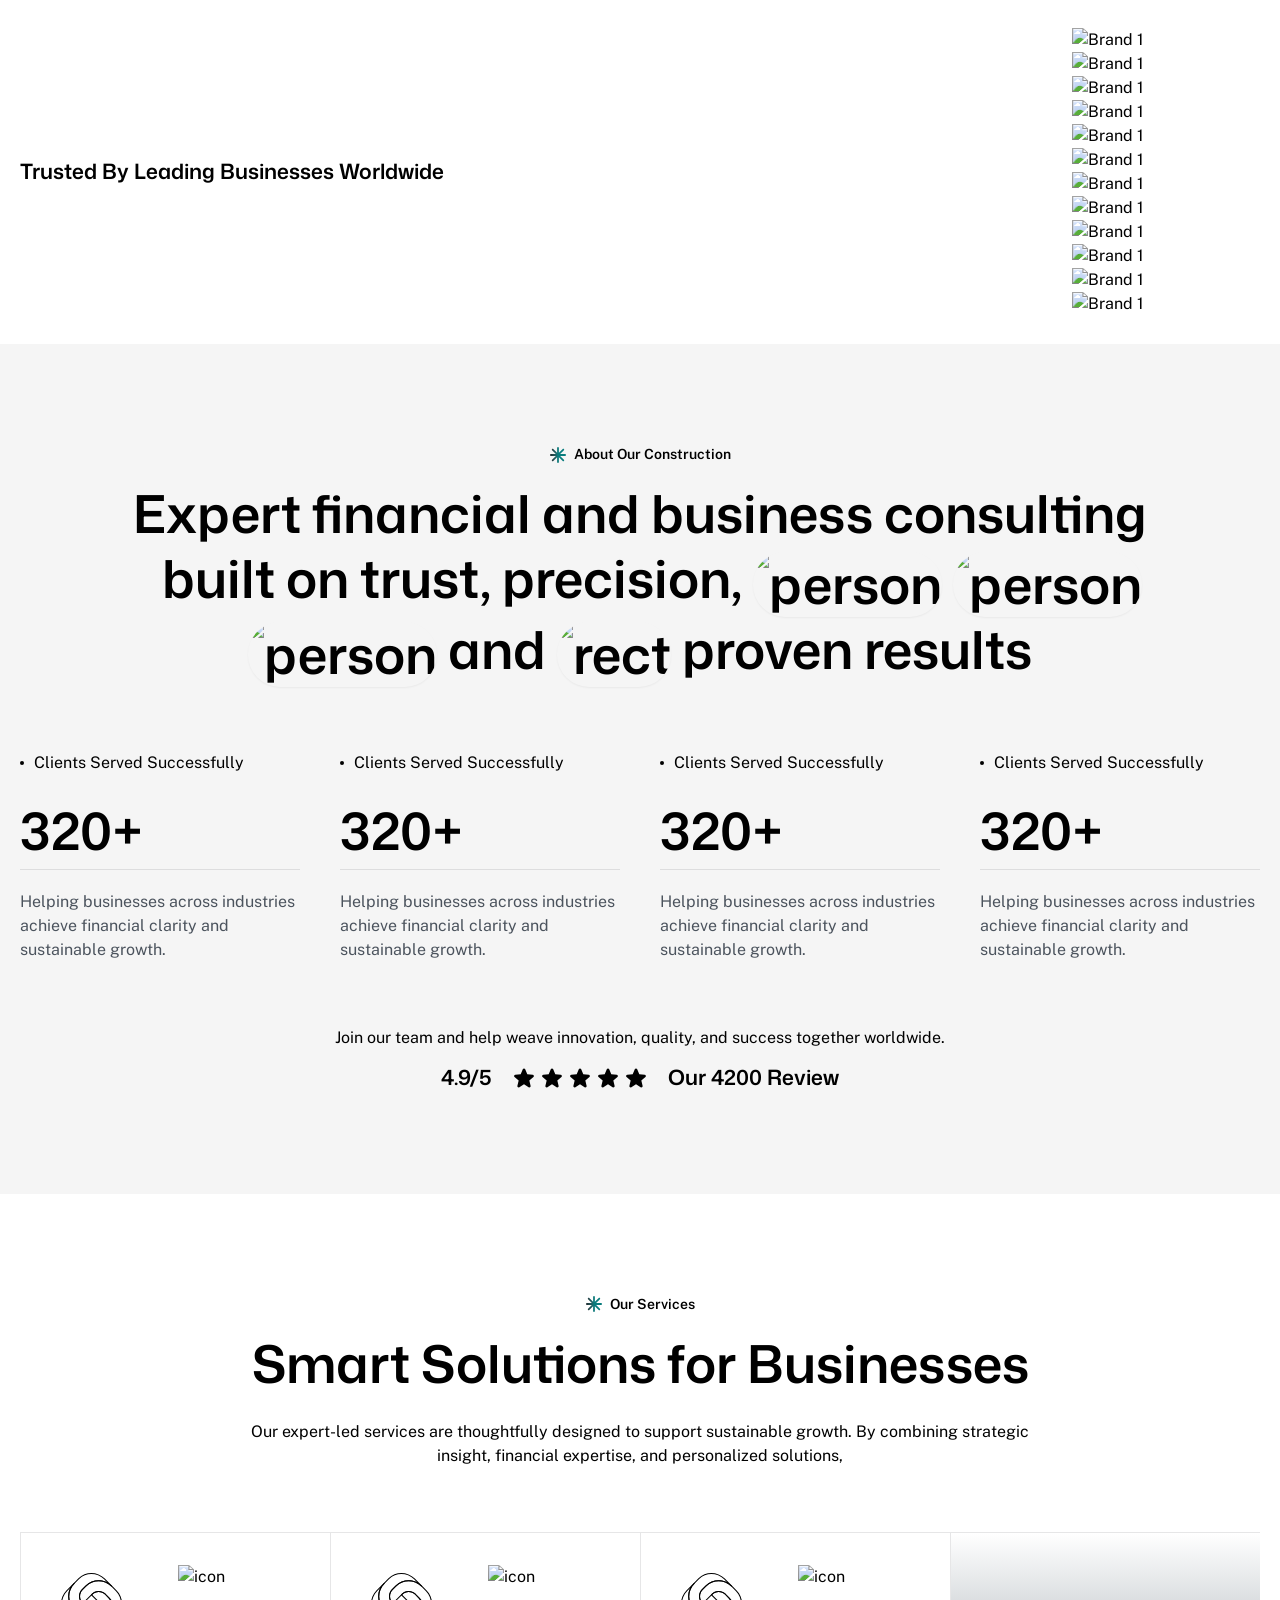
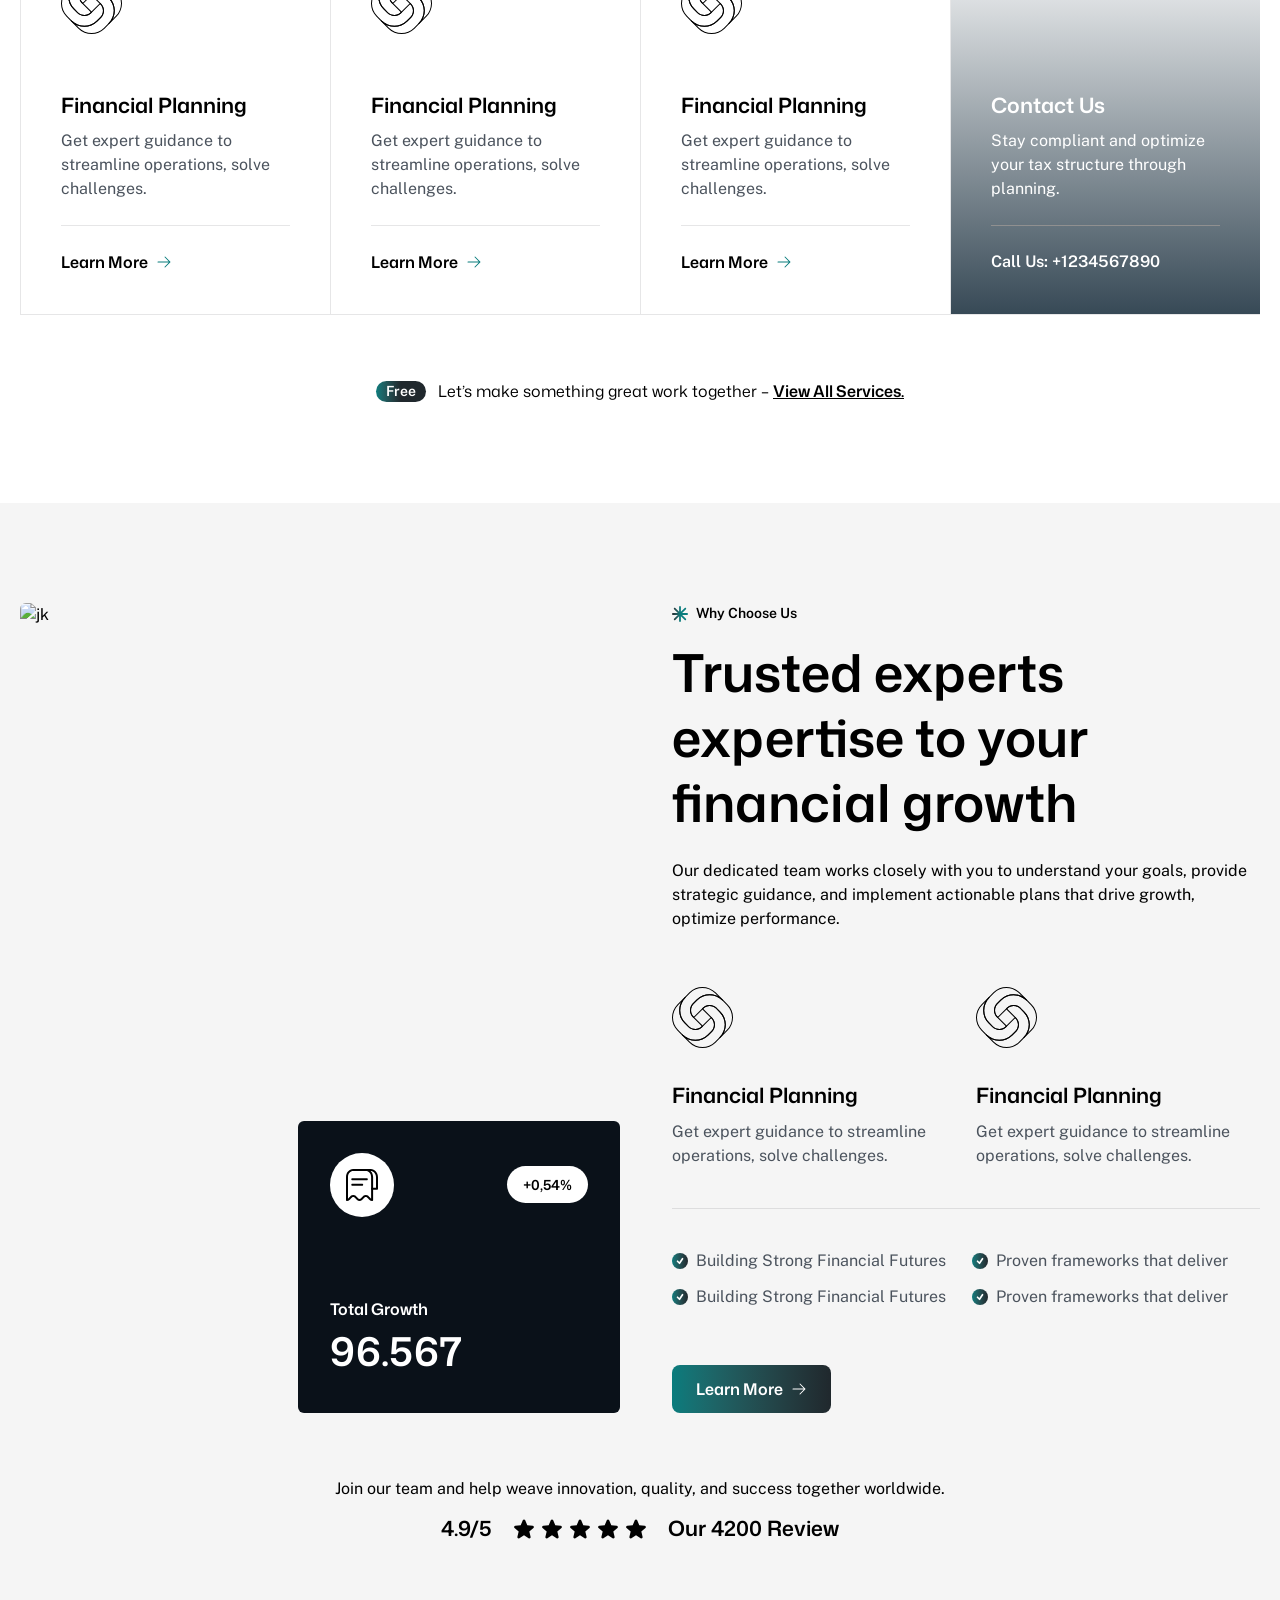
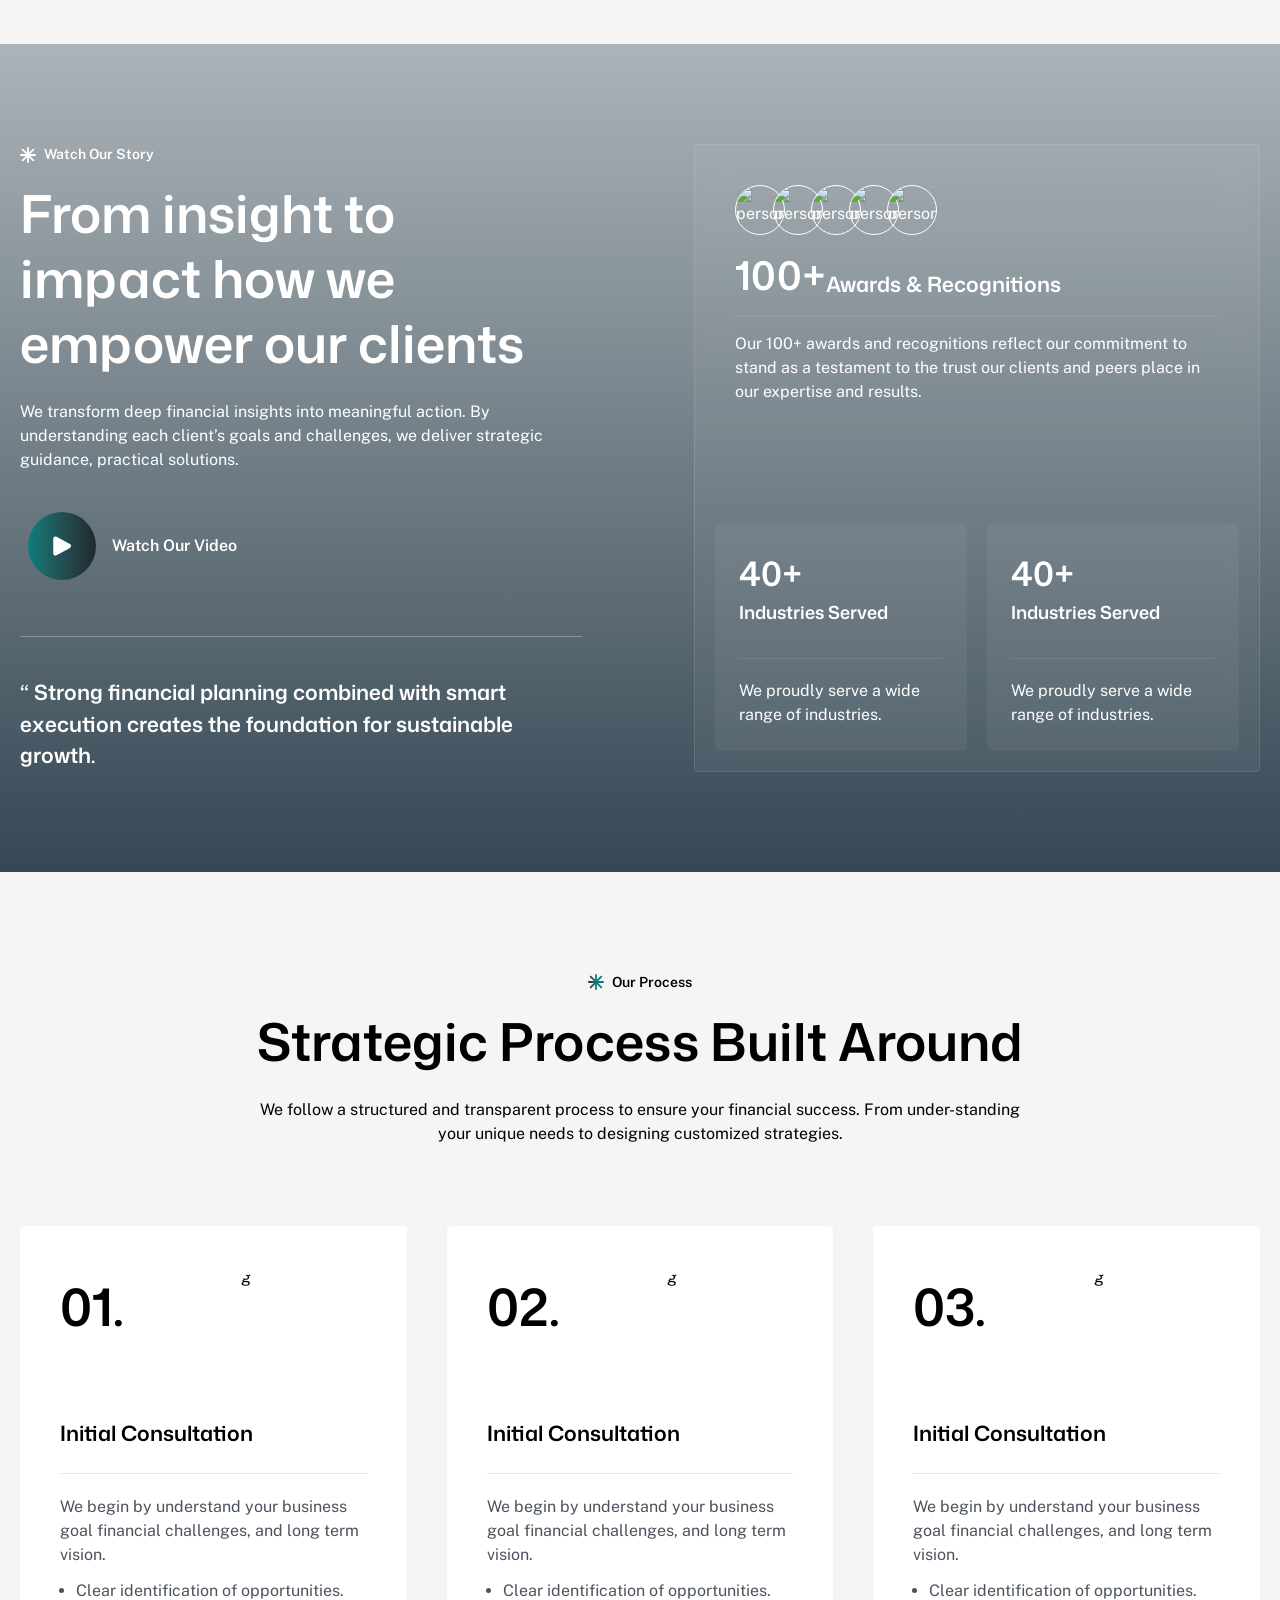
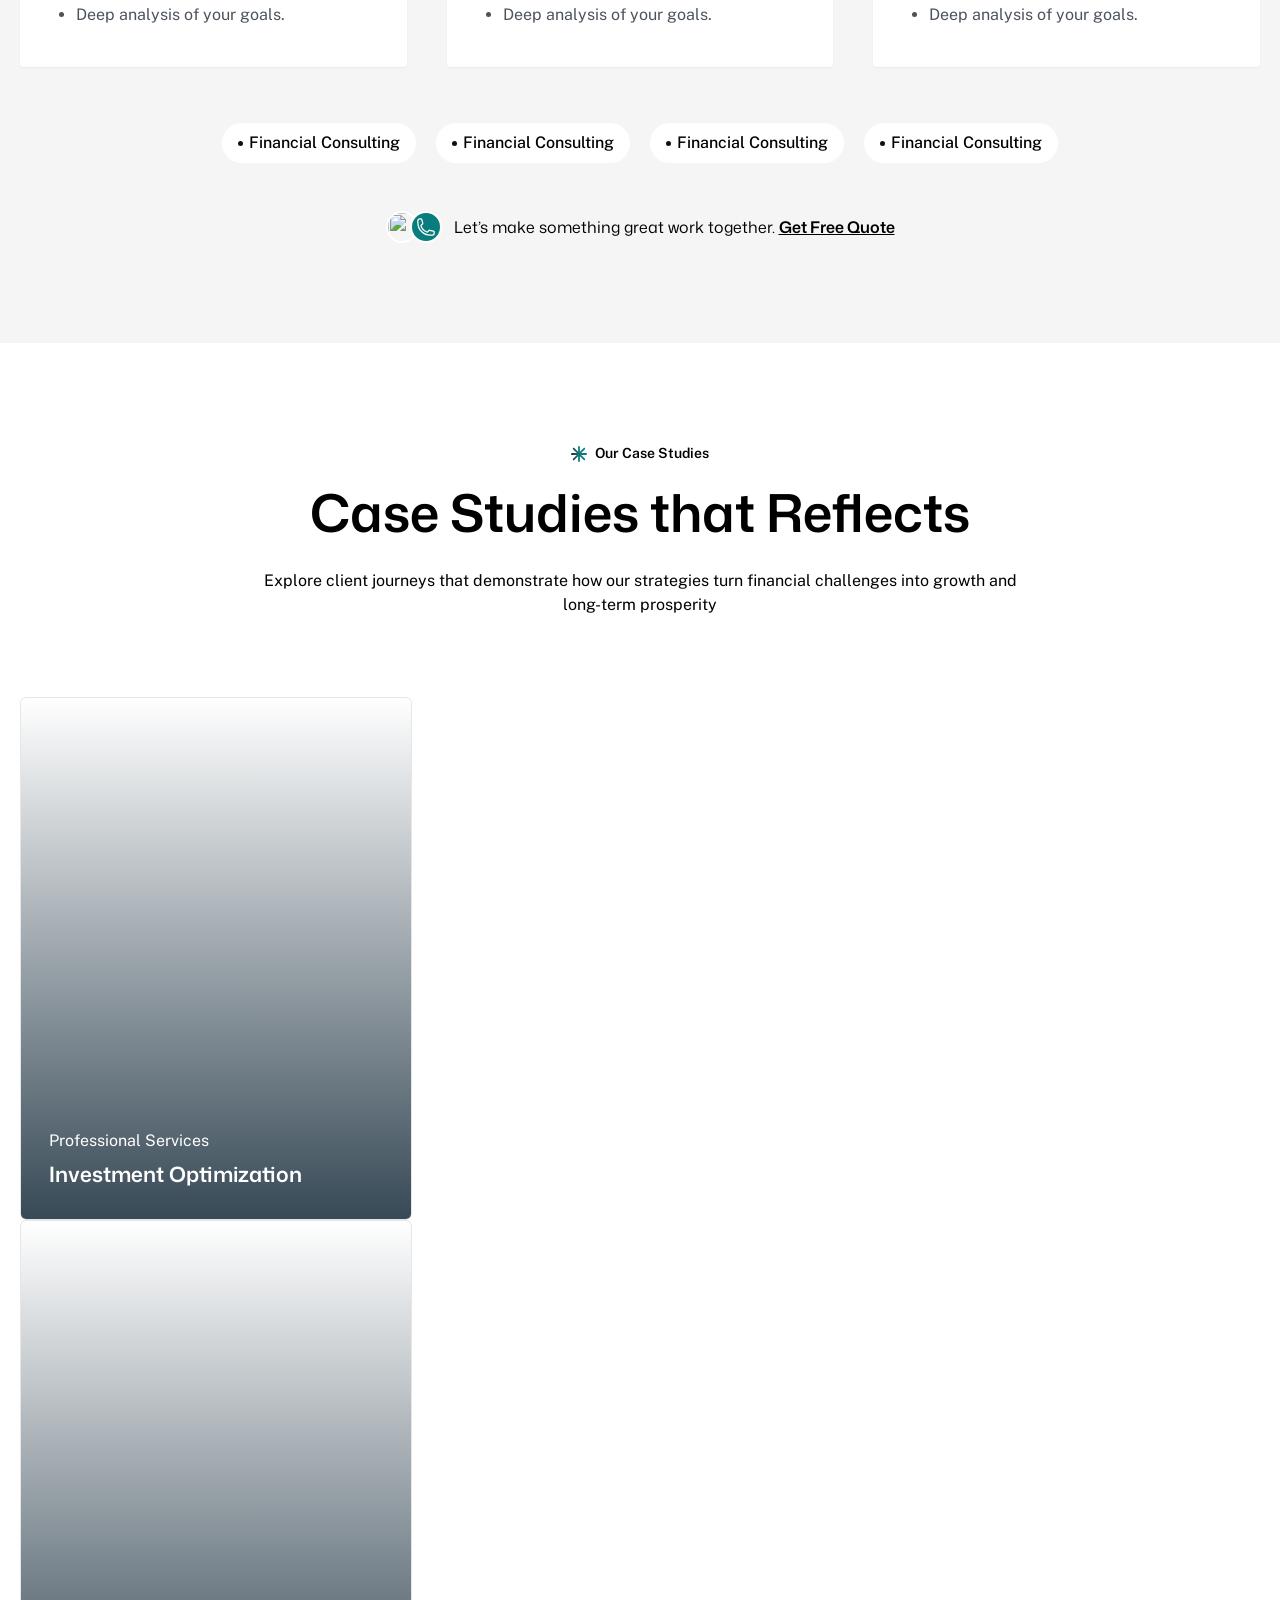
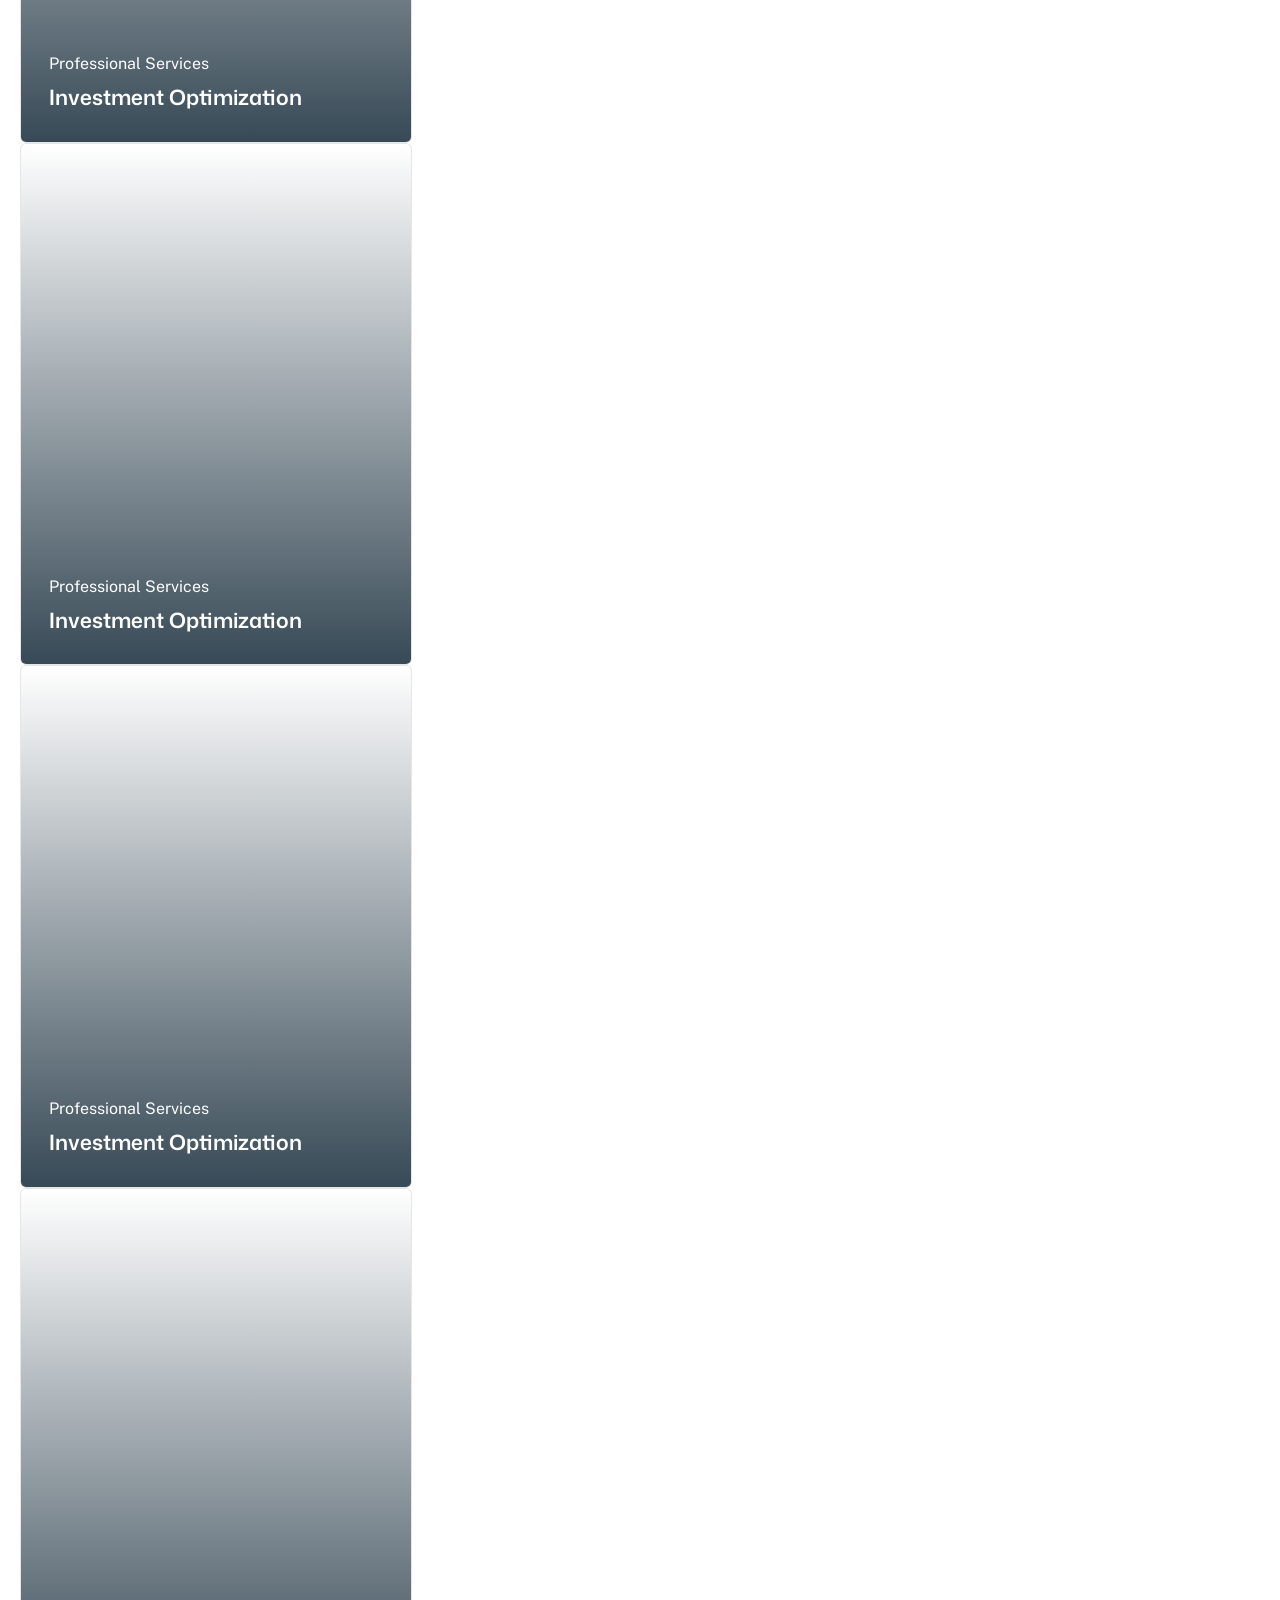
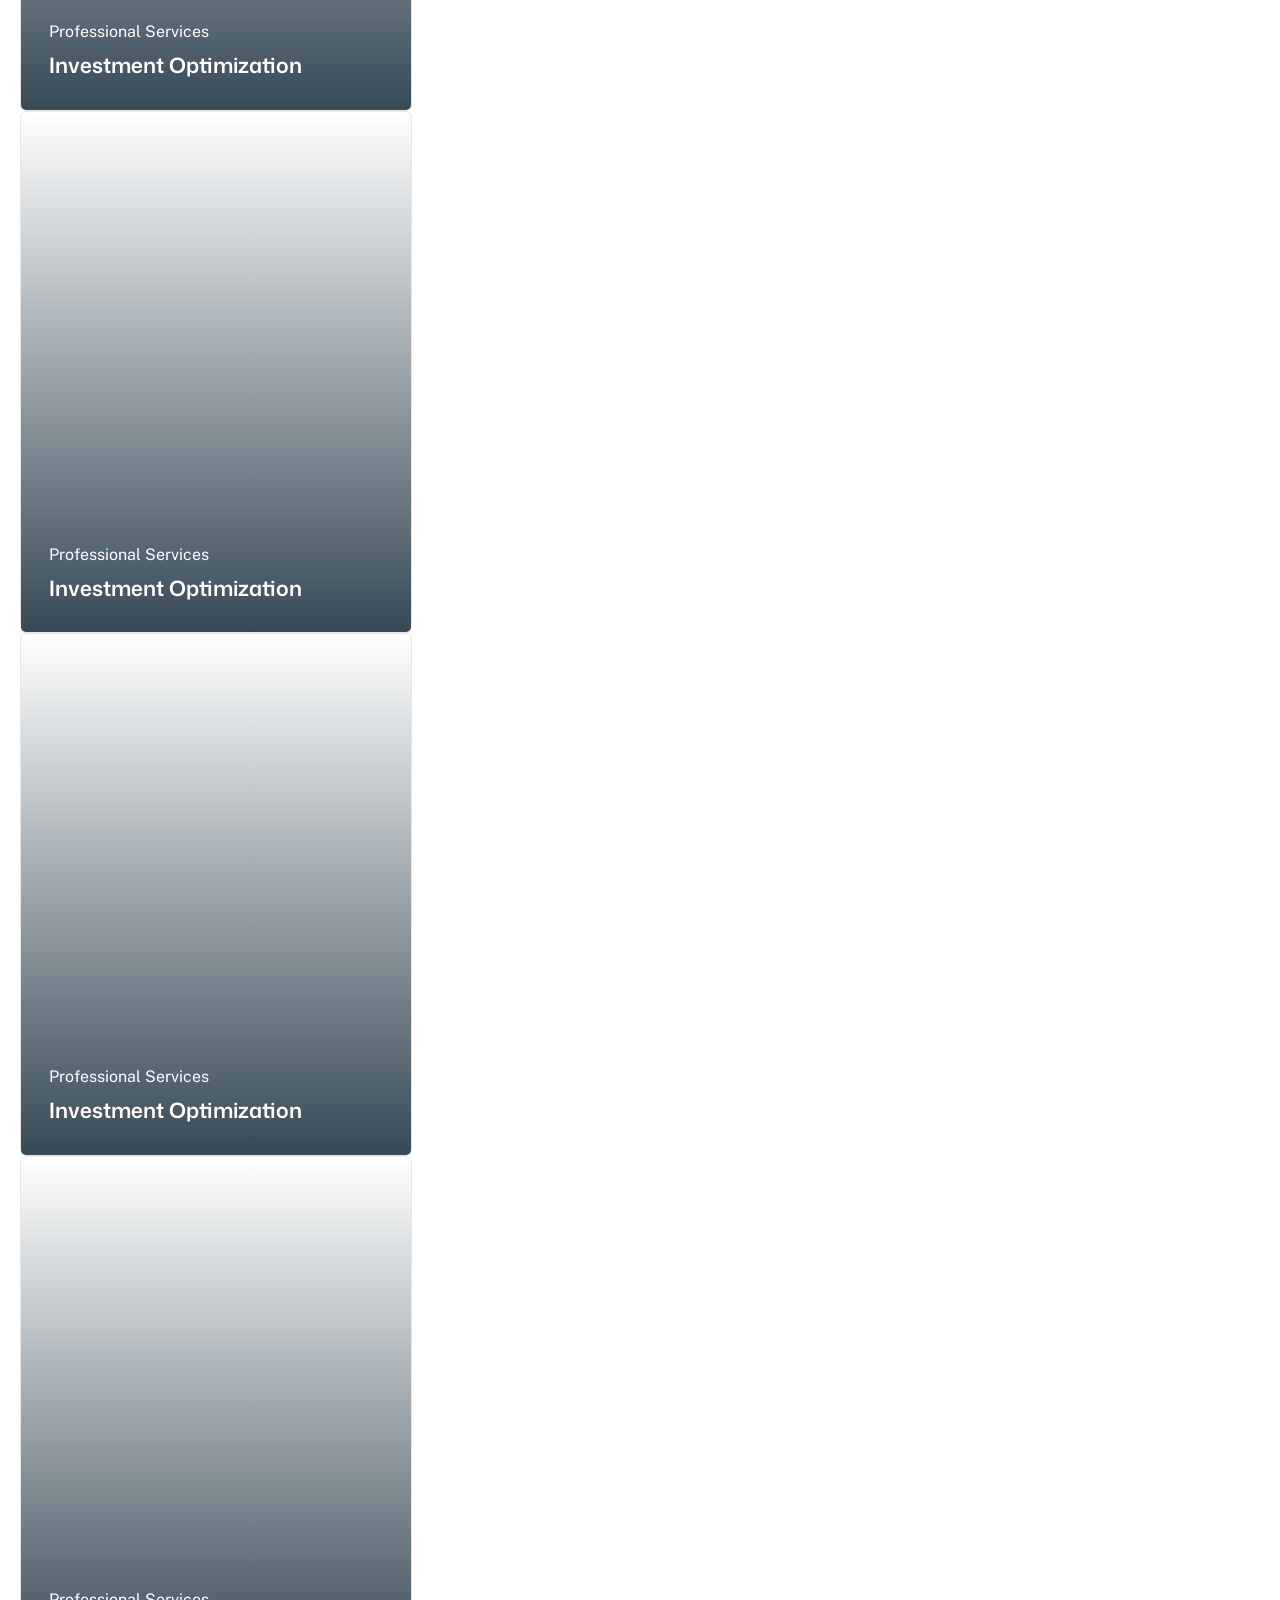
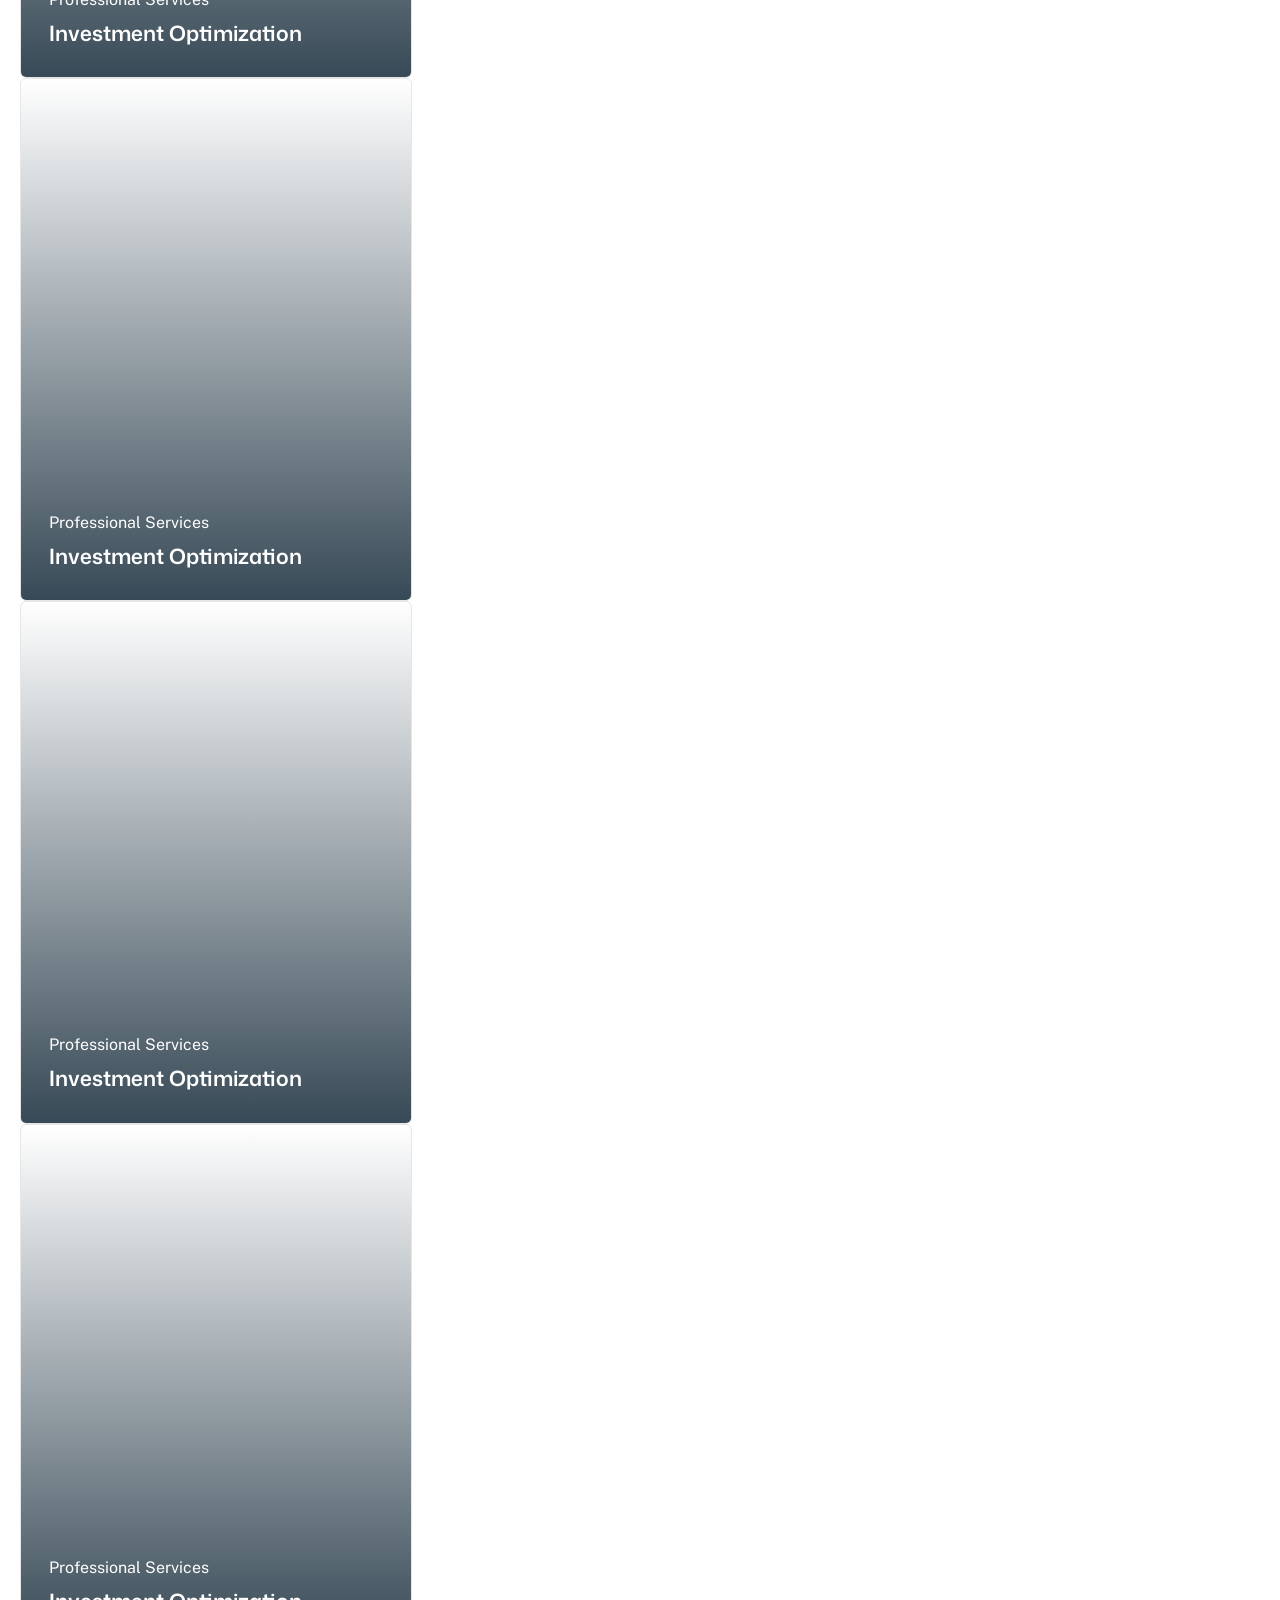
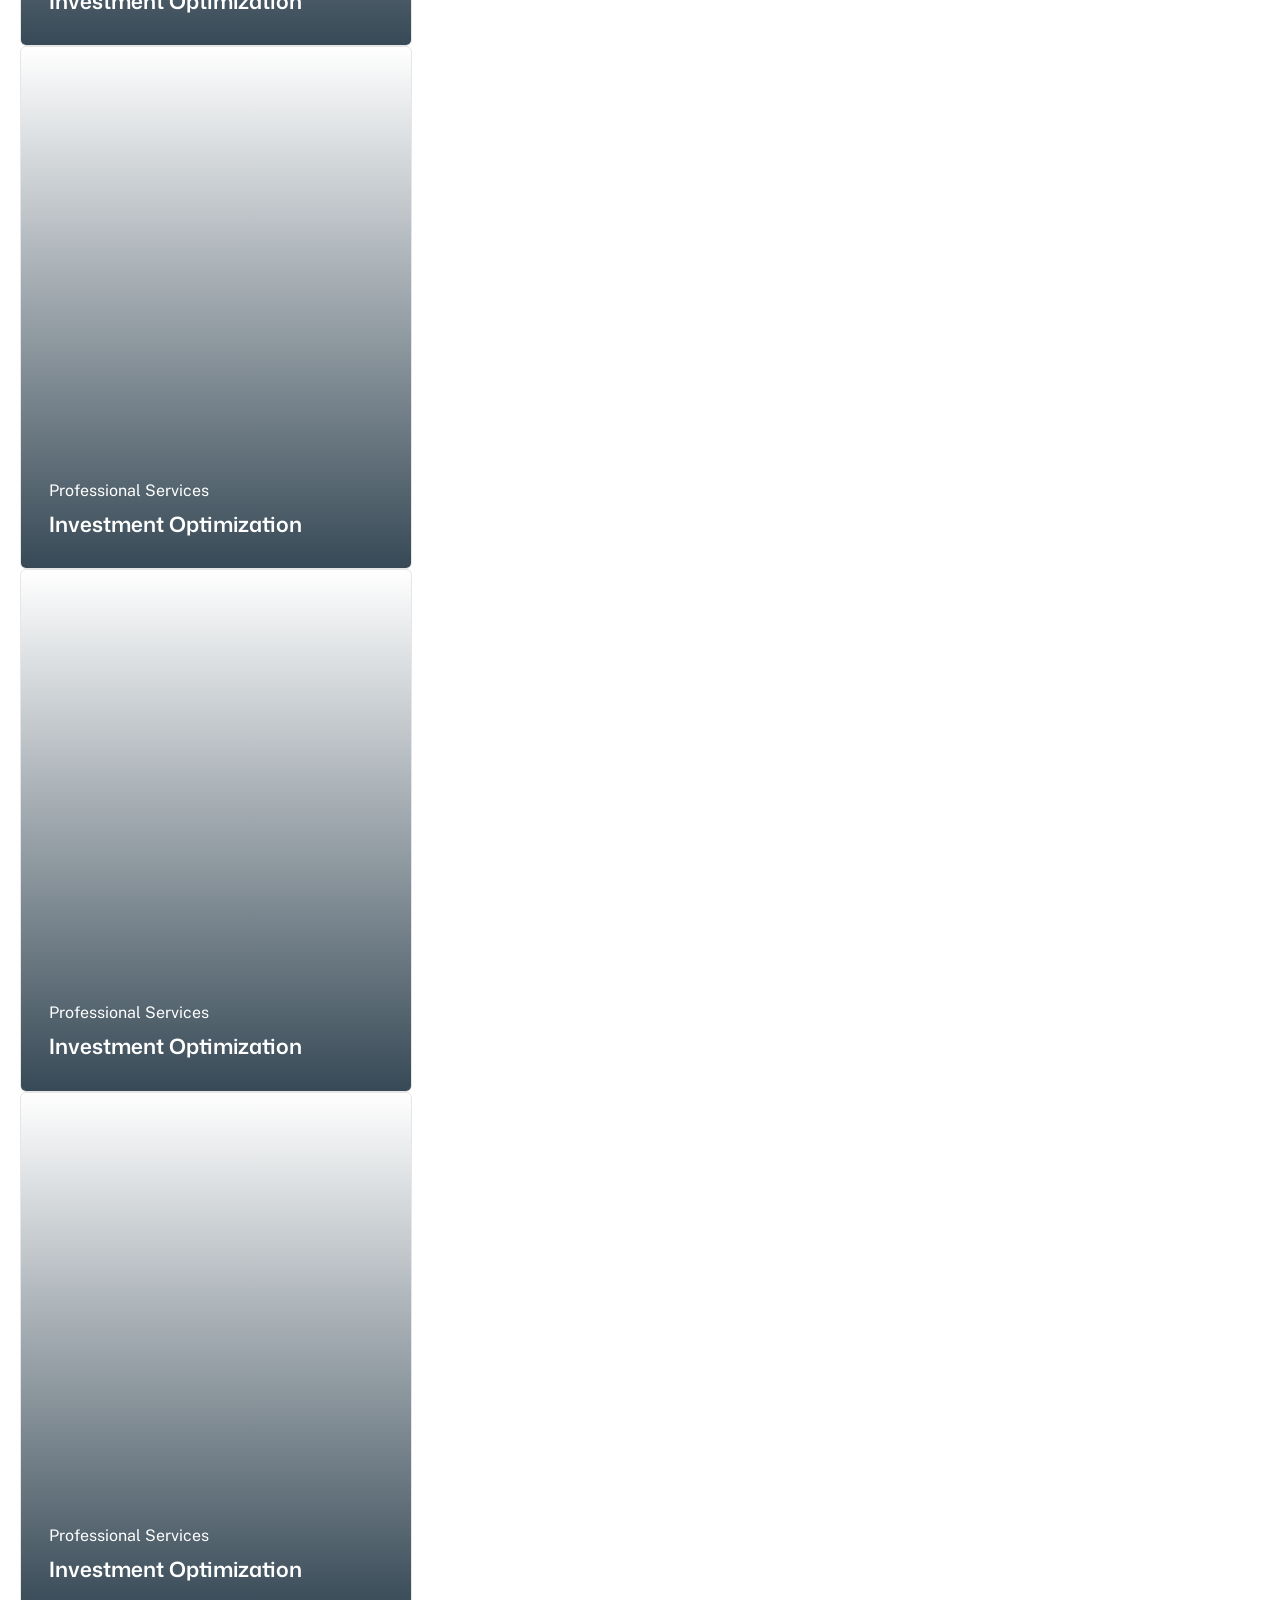
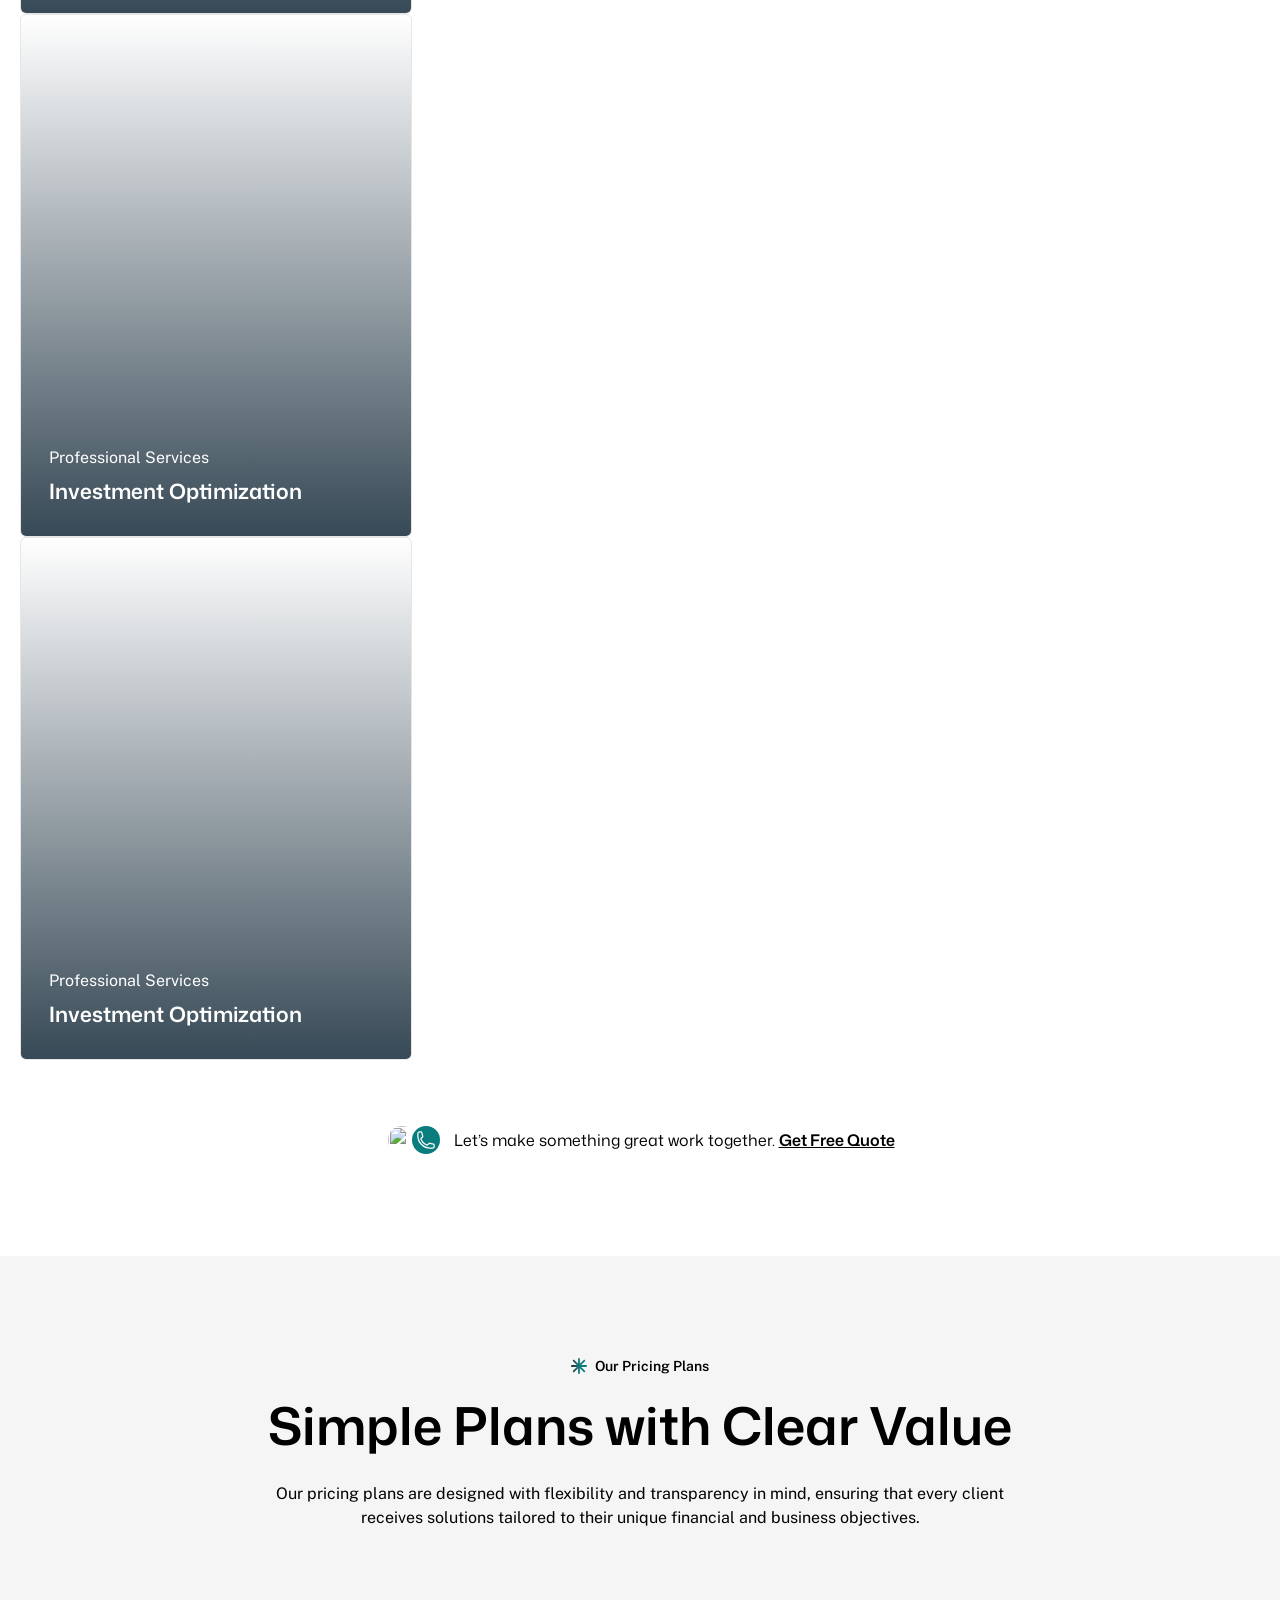
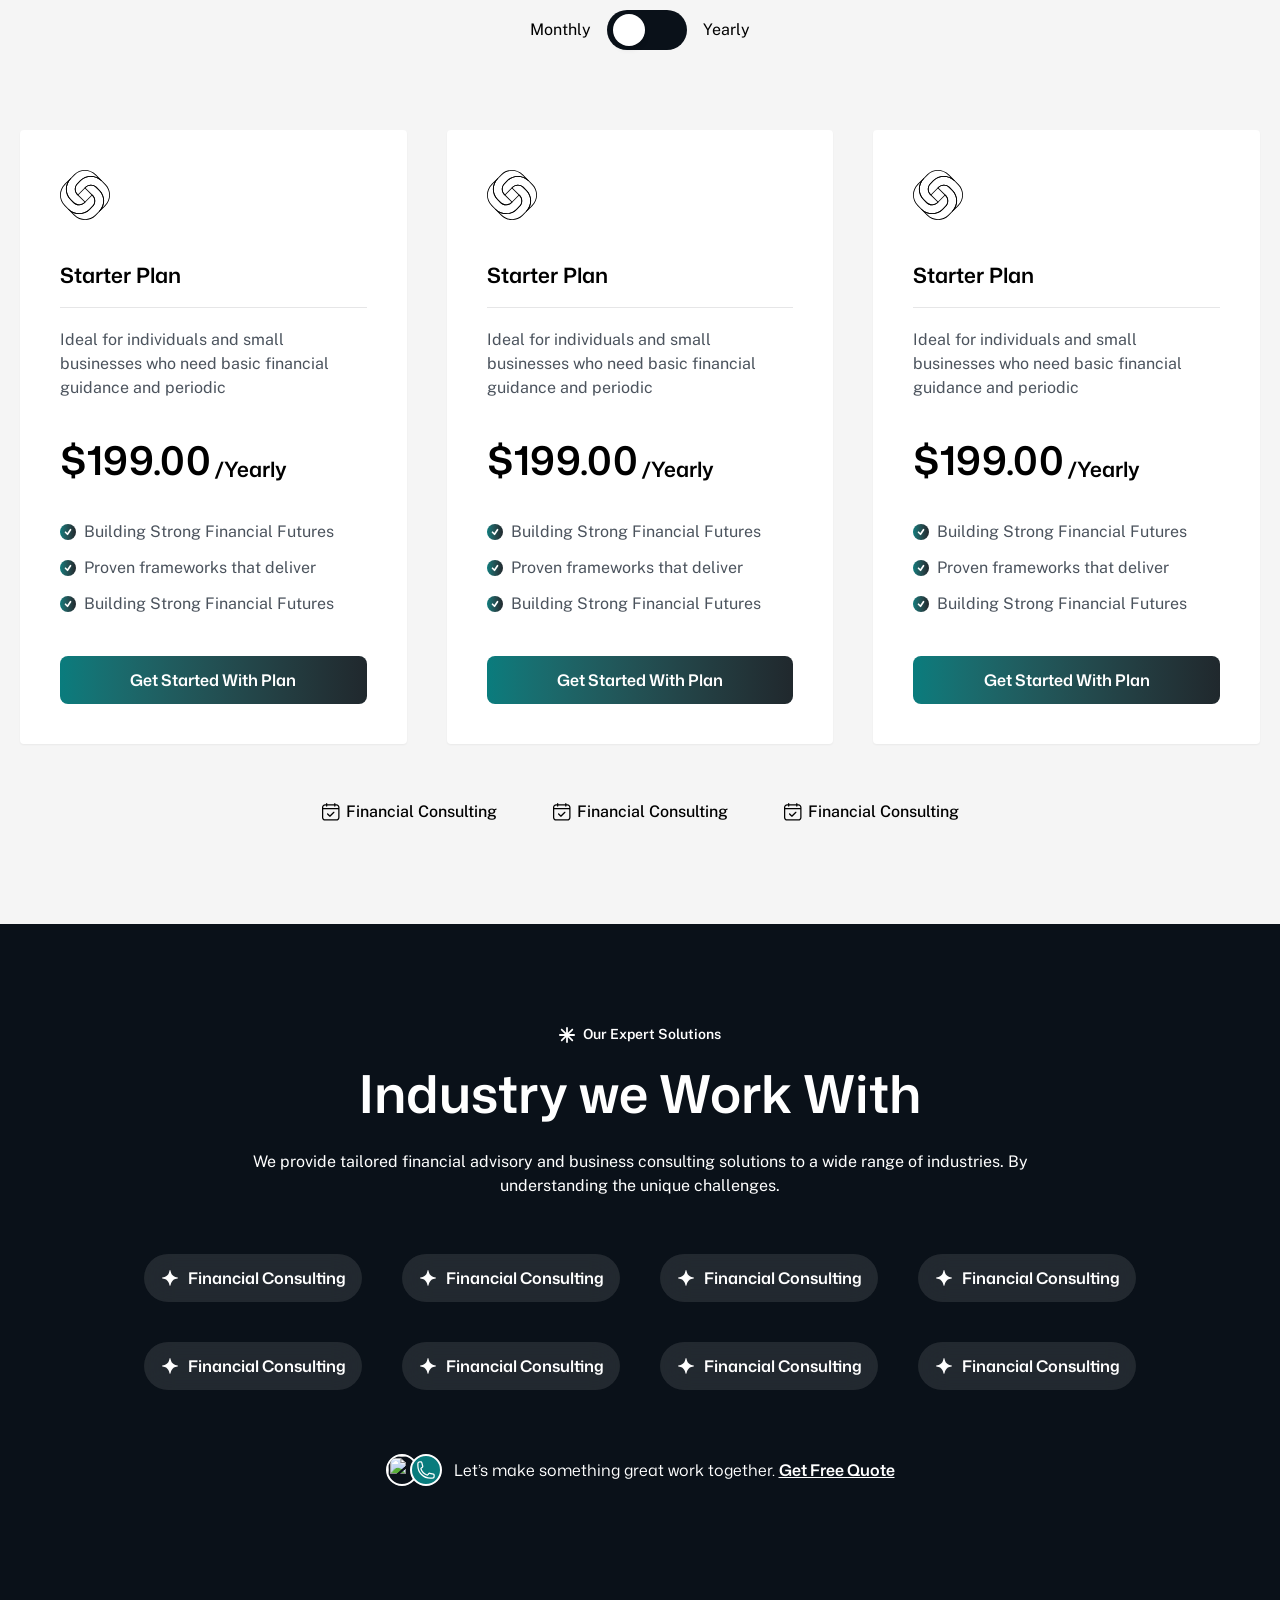
==== index.html @ f3894ce8 "-inint" ====
<!DOCTYPE html>
<html lang="en">
<head>
  <meta charset="UTF-8">
  <meta name="viewport" content="width=device-width, initial-scale=1.0">
  <title>Tailwind Project</title>
  <link href="output.css" rel="stylesheet">
  <link rel="stylesheet" href="https://cdn.jsdelivr.net/npm/@splidejs/splide@4/dist/css/splide-core.min.css">
  <script defer src="https://cdn.jsdelivr.net/npm/alpinejs@3.x.x/dist/cdn.min.js"></script>
</head>
<body class="">
  <section class="bg-bgc-1 py-7 shadow-xs">
    <div class="container mx-auto flex flex-col md:flex-row justify-between items-center gap-3 lg:gap-4 xl:gap-5">
        <p class="w-full md:w-auto md:max-w-6/12 font-mona text-center md:text-left text-base md:text-[18px] lg:text-[21px] font-semibold">
          Trusted By Leading Businesses Worldwide
        </p>
        <div class="w-full md:w-auto md:max-w-6/12 slider-carousel">
          <div id="splide-carousel" class="splide">
            <div class="splide__track">
              <ul class="splide__list">
                <li class="splide__slide px-2 flex items-center justify-center">
                  <img src="http://demo.awaikenthemes.com/optive/wp-content/uploads/2026/01/company-supports-logo-2.svg" alt="Brand 1" class="w-[164px] h-auto">
                </li>
                <li class="splide__slide px-2 flex items-center justify-center">
                  <img src="https://demo.awaikenthemes.com/optive/wp-content/uploads/2026/01/company-supports-logo-3.svg" alt="Brand 1" class="w-[164px] h-auto">
                </li>
                <li class="splide__slide px-2 flex items-center justify-center">
                  <img src="http://demo.awaikenthemes.com/optive/wp-content/uploads/2026/01/company-supports-logo-2.svg" alt="Brand 1" class="w-[164px] h-auto">
                </li>
                <li class="splide__slide px-2 flex items-center justify-center">
                  <img src="https://demo.awaikenthemes.com/optive/wp-content/uploads/2026/01/company-supports-logo-3.svg" alt="Brand 1" class="w-[164px] h-auto">
                </li>            
              </ul>
            </div>
          </div>
        </div>
    </div>
  </section>

  <section class="bg-bgc-2 py-[50px] lg:py-[100px]">
    <div class="container">
      <div class="text-center max-w-[1018px] mx-auto flex flex-col justify-center items-center gap-3 lg:gap-4">
        <p 
          class="
            inline-block relative pl-6 before:content-[''] before:absolute 
            before:left-0 before:top-1/2 before:-translate-y-1/2 
            before:w-4 before:h-4 before:bg-gradient-to-r 
            before:from-[var(--color-icc-1)] 
            before:via-[var(--color-icc-2)] 
            before:via-[var(--color-icc-2)]
            before:to-[var(--color-icc-2)] 
            before:[mask-image:url(assets/images/claude.svg)] 
            before:[mask-repeat:no-repeat]
            text-[14px] font-semibold
          "
        >
          About Our Construction
        </p>
        <h2 class="text-[26px] md:text-[38px] lg:text-[52px] font-semibold font-mona !leading-tight">
          Expert financial and business consulting built on trust, precision, 
          <span class="inline">
            <img
              class="shadow-xs inline w-[30px] md:w-[40px] lg:w-[50px] aspect-square rounded-full"
              src="https://demo.awaikenthemes.com/optive/wp-content/uploads/2026/01/author-1.jpg"
              alt="person"
            />
            <img
              class="-mr-4 md:-mr-5 lg:-mr-6 shadow-xs inline w-[30px] md:w-[40px] lg:w-[50px] aspect-square rounded-full"
              src="https://demo.awaikenthemes.com/optive/wp-content/uploads/2026/01/author-1.jpg"
              alt="person"
            />
            <img
              class="shadow-xs inline w-[30px] md:w-[40px] lg:w-[50px] aspect-square rounded-full"
              src="https://demo.awaikenthemes.com/optive/wp-content/uploads/2026/01/author-1.jpg"
              alt="person"
            />
          </span>
          and 
          <span class="inline">
            <img
              class="inline shadow-xs rounded-full w-[82px] md:w-[97px] lg:w-[120px] aspect-[16/6]"
              src="https://demo.awaikenthemes.com/optive/wp-content/uploads/2026/01/about-us-title-img-1.jpg"
              alt="rect"
            />
          </span>
          proven results
        </h2>
      </div>
      <div class="mt-6 md:mt-12 lg:mt-16 grid grid-cols-1 md:grid-cols-2 lg:grid-cols-4 gap-8 md:gap-6 lg:gap-8 xl:gap-10">
        <div class="w-full">
            <p 
              class="
                pl-3.5 relative before:content-[''] before:absolute 
                before:left-0 before:top-1/2 before:-translate-y-1/2 
                before:w-1 before:h-1 before:bg-fnc-1 before:rounded-full
              "
            >
              Clients Served Successfully
          </p>
          <h3 class="mt-2 md:mt-3 lg:mt-4 text-[30px] md:text-[38px] lg:text-[52px] font-mona font-semibold">
            320+
          </h3>
          <div class="pt-3 md:pt-4 lg:pt-5 text-fnc-2 border-t border-bdc-1">
            Helping businesses across industries achieve financial clarity and sustainable growth.
          </div>
        </div>
        <div class="w-full">
            <p 
              class="
                pl-3.5 relative before:content-[''] before:absolute 
                before:left-0 before:top-1/2 before:-translate-y-1/2 
                before:w-1 before:h-1 before:bg-fnc-1 before:rounded-full
              "
            >
              Clients Served Successfully
          </p>
          <h3 class="mt-2 md:mt-3 lg:mt-4 text-[30px] md:text-[38px] lg:text-[52px] font-mona font-semibold">
            320+
          </h3>
          <div class="pt-3 md:pt-4 lg:pt-5 text-fnc-2 border-t border-bdc-1">
            Helping businesses across industries achieve financial clarity and sustainable growth.
          </div>
        </div>
        <div class="w-full">
            <p 
              class="
                pl-3.5 relative before:content-[''] before:absolute 
                before:left-0 before:top-1/2 before:-translate-y-1/2 
                before:w-1 before:h-1 before:bg-fnc-1 before:rounded-full
              "
            >
              Clients Served Successfully
          </p>
          <h3 class="mt-2 md:mt-3 lg:mt-4 text-[30px] md:text-[38px] lg:text-[52px] font-mona font-semibold">
            320+
          </h3>
          <div class="pt-3 md:pt-4 lg:pt-5 text-fnc-2 border-t border-bdc-1">
            Helping businesses across industries achieve financial clarity and sustainable growth.
          </div>
        </div>
        <div class="w-full">
            <p 
              class="
                pl-3.5 relative before:content-[''] before:absolute 
                before:left-0 before:top-1/2 before:-translate-y-1/2 
                before:w-1 before:h-1 before:bg-fnc-1 before:rounded-full
              "
            >
              Clients Served Successfully
          </p>
          <h3 class="mt-2 md:mt-3 lg:mt-4 text-[30px] md:text-[38px] lg:text-[52px] font-mona font-semibold">
            320+
          </h3>
          <div class="pt-3 md:pt-4 lg:pt-5 text-fnc-2 border-t border-bdc-1">
            Helping businesses across industries achieve financial clarity and sustainable growth.
          </div>
        </div>
      </div>
      <div class="mt-6 md:mt-12 lg:mt-16 flex flex-col items-center justify-center gap-2 lg:gap-3">
        <p class="text-center">
          Join our team and help weave innovation, quality, and success together worldwide.
        </p>
        <div class="flex flex-wrap items-center justify-center gap-5">
          <p class="text-[18px] md:text-[21px] font-semibold font-mona">
            4.9/5
          </p>
          <div class="flex items-center justify-between gap-1">
            <span class="block">
              <svg xmlns="http://www.w3.org/2000/svg" viewBox="0 0 24 24" fill="currentColor" class="size-6">
                <path fill-rule="evenodd" d="M10.788 3.21c.448-1.077 1.976-1.077 2.424 0l2.082 5.006 5.404.434c1.164.093 1.636 1.545.749 2.305l-4.117 3.527 1.257 5.273c.271 1.136-.964 2.033-1.96 1.425L12 18.354 7.373 21.18c-.996.608-2.231-.29-1.96-1.425l1.257-5.273-4.117-3.527c-.887-.76-.415-2.212.749-2.305l5.404-.434 2.082-5.005Z" clip-rule="evenodd" />
              </svg>
            </span>
            <span class="block">
              <svg xmlns="http://www.w3.org/2000/svg" viewBox="0 0 24 24" fill="currentColor" class="size-6">
                <path fill-rule="evenodd" d="M10.788 3.21c.448-1.077 1.976-1.077 2.424 0l2.082 5.006 5.404.434c1.164.093 1.636 1.545.749 2.305l-4.117 3.527 1.257 5.273c.271 1.136-.964 2.033-1.96 1.425L12 18.354 7.373 21.18c-.996.608-2.231-.29-1.96-1.425l1.257-5.273-4.117-3.527c-.887-.76-.415-2.212.749-2.305l5.404-.434 2.082-5.005Z" clip-rule="evenodd" />
              </svg>
            </span>
            <span class="block">
              <svg xmlns="http://www.w3.org/2000/svg" viewBox="0 0 24 24" fill="currentColor" class="size-6">
                <path fill-rule="evenodd" d="M10.788 3.21c.448-1.077 1.976-1.077 2.424 0l2.082 5.006 5.404.434c1.164.093 1.636 1.545.749 2.305l-4.117 3.527 1.257 5.273c.271 1.136-.964 2.033-1.96 1.425L12 18.354 7.373 21.18c-.996.608-2.231-.29-1.96-1.425l1.257-5.273-4.117-3.527c-.887-.76-.415-2.212.749-2.305l5.404-.434 2.082-5.005Z" clip-rule="evenodd" />
              </svg>
            </span>
            <span class="block">
              <svg xmlns="http://www.w3.org/2000/svg" viewBox="0 0 24 24" fill="currentColor" class="size-6">
                <path fill-rule="evenodd" d="M10.788 3.21c.448-1.077 1.976-1.077 2.424 0l2.082 5.006 5.404.434c1.164.093 1.636 1.545.749 2.305l-4.117 3.527 1.257 5.273c.271 1.136-.964 2.033-1.96 1.425L12 18.354 7.373 21.18c-.996.608-2.231-.29-1.96-1.425l1.257-5.273-4.117-3.527c-.887-.76-.415-2.212.749-2.305l5.404-.434 2.082-5.005Z" clip-rule="evenodd" />
              </svg>
            </span>
            <span class="block">
              <svg xmlns="http://www.w3.org/2000/svg" viewBox="0 0 24 24" fill="currentColor" class="size-6">
                <path fill-rule="evenodd" d="M10.788 3.21c.448-1.077 1.976-1.077 2.424 0l2.082 5.006 5.404.434c1.164.093 1.636 1.545.749 2.305l-4.117 3.527 1.257 5.273c.271 1.136-.964 2.033-1.96 1.425L12 18.354 7.373 21.18c-.996.608-2.231-.29-1.96-1.425l1.257-5.273-4.117-3.527c-.887-.76-.415-2.212.749-2.305l5.404-.434 2.082-5.005Z" clip-rule="evenodd" />
              </svg>
            </span>
          </div>
          <p class="text-[18px] md:text-[21px] font-semibold font-mona">
            Our 4200 Review
          </p>
        </div>
      </div>
    </div>
  </section>

  <section class="bg-bgc-1 py-[50px] lg:py-[100px]">
    <div class="container">
      <div class="text-center max-w-[785px] mx-auto flex flex-col justify-center items-center gap-3 lg:gap-4">
        <p 
          class="
            inline-block relative pl-6 before:content-[''] before:absolute 
            before:left-0 before:top-1/2 before:-translate-y-1/2 
            before:w-4 before:h-4 before:bg-gradient-to-r 
            before:from-[var(--color-icc-1)] 
            before:via-[var(--color-icc-2)] 
            before:via-[var(--color-icc-2)]
            before:to-[var(--color-icc-2)] 
            before:[mask-image:url(assets/images/claude.svg)] 
            before:[mask-repeat:no-repeat]
            text-[14px] font-semibold
          "
        >
          Our Services
        </p>
        <h2 class="text-[26px] md:text-[38px] lg:text-[52px] font-semibold font-mona !leading-tight">
          Smart Solutions for Businesses
        </h2>
        <p class="md:mt-1 lg:mt-2">
          Our expert-led services are thoughtfully designed to support sustainable growth. By combining strategic insight, financial expertise, and personalized solutions,
        </p>
      </div>
      <div class="mt-6 md:mt-12 lg:mt-16 grid grid-cols-1 md:grid-cols-2 lg:grid-cols-4 gap-8 md:gap-6 lg:gap-0">
        <div class="relative w-full border lg:border-r-0 border-bdc-1 p-7 md:p-8 lg:p-10 overflow-hidden group flex flex-col justify-end">
          <span class="absolute inset-0 bg-gradient-to-r from-[var(--color-icc-2)] to-[var(--color-icc-1)] origin-bottom scale-y-0 group-hover:scale-y-100 transition-transform duration-500 ease-out"></span>
          <div class="relative z-10">
            <span class="absolute -top-2 -right-2">
              <img
                class="w-[120px]"
                src="https://demo.awaikenthemes.com/optive/wp-content/uploads/2026/01/service-item-bg-shape-1.png"
                alt="icon"
              />
            </span>

            <span class="text-fnc-1 transition-colors duration-500 group-hover:text-fnc-3 block w-fit">
              <svg xmlns="http://www.w3.org/2000/svg" width="61" height="61" viewBox="0 0 61 61" fill="currentColor"><path d="M37.6045 18.047C40.0796 18.0197 42.4699 18.9149 44.3144 20.548L44.6767 20.8849L48.4677 24.6759C55.6755 31.8839 55.5343 43.6845 48.1855 51.0333L43.538 55.6808C36.3302 62.8886 24.5296 62.7482 17.1806 55.3995L9.96676 48.1857C9.7715 47.9904 9.7715 47.6729 9.96676 47.4777C10.162 47.2827 10.4786 47.2827 10.6738 47.4777C17.6469 54.4509 28.8143 54.5626 35.6171 47.7599L39.4043 43.9728C41.0627 42.2751 41.9801 39.9886 41.9541 37.6154C41.9279 35.2404 40.9593 32.9728 39.2617 31.3116L30.1464 22.1964C29.9515 22.0011 29.9513 21.6845 30.1464 21.4894L30.6005 21.0353C32.4468 19.1504 34.966 18.076 37.6045 18.047ZM37.6152 19.047C35.2403 19.0732 32.9725 20.0408 31.3115 21.7384L31.207 21.8429L39.9609 30.5968L40.3046 30.9503C41.9783 32.7585 42.9258 35.1293 42.9531 37.6046C42.982 40.2447 41.9613 42.7883 40.1152 44.6759L36.3242 48.4669C30.6044 54.1867 21.9932 55.2777 15.0088 51.8126L17.8877 54.6915C24.8609 61.6647 36.0282 61.7766 42.831 54.9737L47.4785 50.3263C54.4515 43.3532 54.5634 32.1858 47.7607 25.3829L43.9775 21.5997L43.6523 21.297C41.993 19.8276 39.842 19.0225 37.6152 19.047Z"></path><path d="M17.4627 5.31934C24.6707 -1.88859 36.4722 -1.74833 43.8211 5.60059L51.034 12.8145C51.2293 13.0097 51.2293 13.3262 51.034 13.5215C50.8388 13.7167 50.5222 13.7167 50.327 13.5215C43.3539 6.54873 32.1864 6.43752 25.3836 13.2402L21.5965 17.0274C19.9383 18.725 19.0216 21.0116 19.0477 23.3848C19.0721 25.6115 19.925 27.7435 21.4305 29.3701L21.7401 29.6885L30.8543 38.8027C30.948 38.8964 31.0007 39.0238 31.0008 39.1563C31.0008 39.2889 30.9481 39.417 30.8543 39.5107L30.4002 39.9649C28.554 41.8496 26.0347 42.9241 23.3963 42.9531C20.7562 42.9821 18.2127 41.9614 16.325 40.1152L12.534 36.3242C5.32622 29.1164 5.46664 17.3157 12.8153 9.9668L17.4627 5.31934ZM43.1131 6.30762C36.14 -0.665106 24.9725 -0.776338 18.1698 6.02637L13.5223 10.6738C6.54947 17.647 6.43835 28.8144 13.2411 35.6172L17.0243 39.4004L17.3495 39.7031C19.0087 41.1723 21.1591 41.9776 23.3856 41.9531C25.7607 41.927 28.0282 40.9585 29.6893 39.2607L29.6932 39.2568L29.7928 39.1563L21.037 30.3994C19.1523 28.5532 18.0766 26.0338 18.0477 23.3955C18.0187 20.7554 19.0395 18.2119 20.8856 16.3242L24.6766 12.5332C30.3959 6.81391 39.0069 5.72156 45.9911 9.18555L43.1131 6.30762Z"></path><path d="M12.8144 9.9667C13.0096 9.77148 13.3261 9.77155 13.5214 9.9667C13.7167 10.162 13.7167 10.4785 13.5214 10.6737C6.54843 17.6468 6.43736 28.8143 13.2401 35.6171L17.0233 39.4003L17.3485 39.703C19.0078 41.1723 21.158 41.9785 23.3847 41.954C25.7597 41.9278 28.0273 40.9592 29.6884 39.2616L38.8026 30.1464C38.9979 29.9511 39.3154 29.9511 39.5107 30.1464L39.9608 30.5966L40.3046 30.9511C41.978 32.7592 42.9257 35.1292 42.953 37.6044C42.9821 40.2447 41.9614 42.789 40.1151 44.6767L36.3241 48.4677C29.1162 55.6755 17.3156 55.5344 9.96671 48.1855L5.31925 43.538C-1.88863 36.3302 -1.74823 24.5296 5.6005 17.1806L12.8144 9.9667ZM6.30753 17.8876C-0.665411 24.8608 -0.776495 36.0283 6.02628 42.831L10.6737 47.4784C17.6468 54.4515 28.8143 54.5634 35.6171 47.7606L39.4042 43.9735C41.0627 42.2758 41.9792 39.9885 41.953 37.6151C41.9268 35.2402 40.9583 32.9725 39.2607 31.3114L39.2577 31.3075L39.1562 31.2069L30.3993 39.9647C28.553 41.8495 26.0338 42.924 23.3954 42.953C20.7552 42.982 18.2118 41.9613 16.3241 40.1151L12.5331 36.3241C6.81351 30.6045 5.72079 21.993 9.18546 15.0087L6.30753 17.8876Z"></path><path d="M24.6764 12.5331C31.8843 5.32527 43.6849 5.46561 51.0338 12.8144L55.6813 17.4618C62.8892 24.6698 62.748 36.4703 55.399 43.8192L48.1861 51.0331C47.9909 51.2284 47.6734 51.2284 47.4781 51.0331C47.2834 50.8378 47.2831 50.5212 47.4781 50.3261C54.4513 43.353 54.5632 32.1856 47.7604 25.3827L43.9772 21.5995C42.2791 19.9388 39.9908 19.0207 37.6158 19.0468C35.2407 19.0728 32.9733 20.0414 31.3121 21.7392L22.1969 30.8534C22.1031 30.9471 21.9759 30.9999 21.8434 30.9999C21.7109 30.9998 21.5835 30.9471 21.4899 30.8534L21.0358 30.3993C19.1513 28.5531 18.0764 26.0336 18.0475 23.3954C18.0185 20.7553 19.0392 18.2118 20.8854 16.3241L24.6764 12.5331ZM50.3268 13.5214C43.3537 6.54843 32.1862 6.43739 25.3834 13.2401L21.5963 17.0272C19.9379 18.725 19.0214 21.0115 19.0475 23.3847C19.0735 25.7597 20.0413 28.0272 21.7389 29.6884L21.8434 29.7929L30.6012 21.036C32.4475 19.1511 34.9666 18.0757 37.6051 18.0468C40.0803 18.0196 42.4706 18.9154 44.3151 20.5487L44.6764 20.8847L48.4674 24.6757C54.1863 30.3946 55.2781 39.0043 51.8151 45.9882L54.692 43.1122C61.6652 36.1391 61.7771 24.9717 54.9742 18.1688L50.3268 13.5214Z"></path></svg>
            </span>
            <h3 class="mt-8 md:mt-10 lg:mt-14 text-[18px] md:text-[21px] font-mona font-semibold transition-colors duration-500 group-hover:text-fnc-3">
              Financial Planning
            </h3>
            <div class="md:mt-2 lg:mt-2 pb-4 md:pb-5 lg:pb-6 text-fnc-2 border-b border-bdc-1 group-hover:border-bdc-2 transition-colors duration-500 group-hover:text-fnc-3">
              Get expert guidance to streamline operations, solve challenges.
            </div>
            <a href="" class="mt-4 lg:mt-5 lg:mt-6 flex items-center justify-start gap-2 font-semibold font-mona transition-colors duration-500 group-hover:text-fnc-3">
              <span class="block">
                Learn More
              </span>
              <span class="block text-fnc-4 group-hover:text-fnc-3 transition-colors duration-500">
                <svg xmlns="http://www.w3.org/2000/svg" viewBox="0 0 24 24" fill="currentColor" class="size-4">
                  <path fill-rule="evenodd" d="M12.97 3.97a.75.75 0 0 1 1.06 0l7.5 7.5a.75.75 0 0 1 0 1.06l-7.5 7.5a.75.75 0 1 1-1.06-1.06l6.22-6.22H3a.75.75 0 0 1 0-1.5h16.19l-6.22-6.22a.75.75 0 0 1 0-1.06Z" clip-rule="evenodd" />
                </svg>  
              </span>
            </a>
          </div>
        </div>
        <div class="relative w-full border lg:border-r-0 border-bdc-1 p-7 md:p-8 lg:p-10 overflow-hidden group flex flex-col justify-end">
          <span class="absolute inset-0 bg-gradient-to-r from-[var(--color-icc-2)] to-[var(--color-icc-1)] origin-bottom scale-y-0 group-hover:scale-y-100 transition-transform duration-500 ease-out"></span>
          <div class="relative z-10">
            <span class="absolute -top-2 -right-2">
              <img
                class="w-[120px]"
                src="https://demo.awaikenthemes.com/optive/wp-content/uploads/2026/01/service-item-bg-shape-1.png"
                alt="icon"
              />
            </span>

            <span class="text-fnc-1 transition-colors duration-500 group-hover:text-fnc-3 block w-fit">
              <svg xmlns="http://www.w3.org/2000/svg" width="61" height="61" viewBox="0 0 61 61" fill="currentColor"><path d="M37.6045 18.047C40.0796 18.0197 42.4699 18.9149 44.3144 20.548L44.6767 20.8849L48.4677 24.6759C55.6755 31.8839 55.5343 43.6845 48.1855 51.0333L43.538 55.6808C36.3302 62.8886 24.5296 62.7482 17.1806 55.3995L9.96676 48.1857C9.7715 47.9904 9.7715 47.6729 9.96676 47.4777C10.162 47.2827 10.4786 47.2827 10.6738 47.4777C17.6469 54.4509 28.8143 54.5626 35.6171 47.7599L39.4043 43.9728C41.0627 42.2751 41.9801 39.9886 41.9541 37.6154C41.9279 35.2404 40.9593 32.9728 39.2617 31.3116L30.1464 22.1964C29.9515 22.0011 29.9513 21.6845 30.1464 21.4894L30.6005 21.0353C32.4468 19.1504 34.966 18.076 37.6045 18.047ZM37.6152 19.047C35.2403 19.0732 32.9725 20.0408 31.3115 21.7384L31.207 21.8429L39.9609 30.5968L40.3046 30.9503C41.9783 32.7585 42.9258 35.1293 42.9531 37.6046C42.982 40.2447 41.9613 42.7883 40.1152 44.6759L36.3242 48.4669C30.6044 54.1867 21.9932 55.2777 15.0088 51.8126L17.8877 54.6915C24.8609 61.6647 36.0282 61.7766 42.831 54.9737L47.4785 50.3263C54.4515 43.3532 54.5634 32.1858 47.7607 25.3829L43.9775 21.5997L43.6523 21.297C41.993 19.8276 39.842 19.0225 37.6152 19.047Z"></path><path d="M17.4627 5.31934C24.6707 -1.88859 36.4722 -1.74833 43.8211 5.60059L51.034 12.8145C51.2293 13.0097 51.2293 13.3262 51.034 13.5215C50.8388 13.7167 50.5222 13.7167 50.327 13.5215C43.3539 6.54873 32.1864 6.43752 25.3836 13.2402L21.5965 17.0274C19.9383 18.725 19.0216 21.0116 19.0477 23.3848C19.0721 25.6115 19.925 27.7435 21.4305 29.3701L21.7401 29.6885L30.8543 38.8027C30.948 38.8964 31.0007 39.0238 31.0008 39.1563C31.0008 39.2889 30.9481 39.417 30.8543 39.5107L30.4002 39.9649C28.554 41.8496 26.0347 42.9241 23.3963 42.9531C20.7562 42.9821 18.2127 41.9614 16.325 40.1152L12.534 36.3242C5.32622 29.1164 5.46664 17.3157 12.8153 9.9668L17.4627 5.31934ZM43.1131 6.30762C36.14 -0.665106 24.9725 -0.776338 18.1698 6.02637L13.5223 10.6738C6.54947 17.647 6.43835 28.8144 13.2411 35.6172L17.0243 39.4004L17.3495 39.7031C19.0087 41.1723 21.1591 41.9776 23.3856 41.9531C25.7607 41.927 28.0282 40.9585 29.6893 39.2607L29.6932 39.2568L29.7928 39.1563L21.037 30.3994C19.1523 28.5532 18.0766 26.0338 18.0477 23.3955C18.0187 20.7554 19.0395 18.2119 20.8856 16.3242L24.6766 12.5332C30.3959 6.81391 39.0069 5.72156 45.9911 9.18555L43.1131 6.30762Z"></path><path d="M12.8144 9.9667C13.0096 9.77148 13.3261 9.77155 13.5214 9.9667C13.7167 10.162 13.7167 10.4785 13.5214 10.6737C6.54843 17.6468 6.43736 28.8143 13.2401 35.6171L17.0233 39.4003L17.3485 39.703C19.0078 41.1723 21.158 41.9785 23.3847 41.954C25.7597 41.9278 28.0273 40.9592 29.6884 39.2616L38.8026 30.1464C38.9979 29.9511 39.3154 29.9511 39.5107 30.1464L39.9608 30.5966L40.3046 30.9511C41.978 32.7592 42.9257 35.1292 42.953 37.6044C42.9821 40.2447 41.9614 42.789 40.1151 44.6767L36.3241 48.4677C29.1162 55.6755 17.3156 55.5344 9.96671 48.1855L5.31925 43.538C-1.88863 36.3302 -1.74823 24.5296 5.6005 17.1806L12.8144 9.9667ZM6.30753 17.8876C-0.665411 24.8608 -0.776495 36.0283 6.02628 42.831L10.6737 47.4784C17.6468 54.4515 28.8143 54.5634 35.6171 47.7606L39.4042 43.9735C41.0627 42.2758 41.9792 39.9885 41.953 37.6151C41.9268 35.2402 40.9583 32.9725 39.2607 31.3114L39.2577 31.3075L39.1562 31.2069L30.3993 39.9647C28.553 41.8495 26.0338 42.924 23.3954 42.953C20.7552 42.982 18.2118 41.9613 16.3241 40.1151L12.5331 36.3241C6.81351 30.6045 5.72079 21.993 9.18546 15.0087L6.30753 17.8876Z"></path><path d="M24.6764 12.5331C31.8843 5.32527 43.6849 5.46561 51.0338 12.8144L55.6813 17.4618C62.8892 24.6698 62.748 36.4703 55.399 43.8192L48.1861 51.0331C47.9909 51.2284 47.6734 51.2284 47.4781 51.0331C47.2834 50.8378 47.2831 50.5212 47.4781 50.3261C54.4513 43.353 54.5632 32.1856 47.7604 25.3827L43.9772 21.5995C42.2791 19.9388 39.9908 19.0207 37.6158 19.0468C35.2407 19.0728 32.9733 20.0414 31.3121 21.7392L22.1969 30.8534C22.1031 30.9471 21.9759 30.9999 21.8434 30.9999C21.7109 30.9998 21.5835 30.9471 21.4899 30.8534L21.0358 30.3993C19.1513 28.5531 18.0764 26.0336 18.0475 23.3954C18.0185 20.7553 19.0392 18.2118 20.8854 16.3241L24.6764 12.5331ZM50.3268 13.5214C43.3537 6.54843 32.1862 6.43739 25.3834 13.2401L21.5963 17.0272C19.9379 18.725 19.0214 21.0115 19.0475 23.3847C19.0735 25.7597 20.0413 28.0272 21.7389 29.6884L21.8434 29.7929L30.6012 21.036C32.4475 19.1511 34.9666 18.0757 37.6051 18.0468C40.0803 18.0196 42.4706 18.9154 44.3151 20.5487L44.6764 20.8847L48.4674 24.6757C54.1863 30.3946 55.2781 39.0043 51.8151 45.9882L54.692 43.1122C61.6652 36.1391 61.7771 24.9717 54.9742 18.1688L50.3268 13.5214Z"></path></svg>
            </span>
            <h3 class="mt-8 md:mt-10 lg:mt-14 text-[18px] md:text-[21px] font-mona font-semibold transition-colors duration-500 group-hover:text-fnc-3">
              Financial Planning
            </h3>
            <div class="md:mt-2 lg:mt-2 pb-4 md:pb-5 lg:pb-6 text-fnc-2 border-b border-bdc-1 group-hover:border-bdc-2 transition-colors duration-500 group-hover:text-fnc-3">
              Get expert guidance to streamline operations, solve challenges.
            </div>
            <a href="" class="mt-4 lg:mt-5 lg:mt-6 flex items-center justify-start gap-2 font-semibold font-mona transition-colors duration-500 group-hover:text-fnc-3">
              <span class="block">
                Learn More
              </span>
              <span class="block text-fnc-4 group-hover:text-fnc-3 transition-colors duration-500">
                <svg xmlns="http://www.w3.org/2000/svg" viewBox="0 0 24 24" fill="currentColor" class="size-4">
                  <path fill-rule="evenodd" d="M12.97 3.97a.75.75 0 0 1 1.06 0l7.5 7.5a.75.75 0 0 1 0 1.06l-7.5 7.5a.75.75 0 1 1-1.06-1.06l6.22-6.22H3a.75.75 0 0 1 0-1.5h16.19l-6.22-6.22a.75.75 0 0 1 0-1.06Z" clip-rule="evenodd" />
                </svg>  
              </span>
            </a>
          </div>
        </div>
        <div class="relative w-full border lg:border-r-0 border-bdc-1 p-7 md:p-8 lg:p-10 overflow-hidden group flex flex-col justify-end">
          <span class="absolute inset-0 bg-gradient-to-r from-[var(--color-icc-2)] to-[var(--color-icc-1)] origin-bottom scale-y-0 group-hover:scale-y-100 transition-transform duration-500 ease-out"></span>
          <div class="relative z-10">
            <span class="absolute -top-2 -right-2">
              <img
                class="w-[120px]"
                src="https://demo.awaikenthemes.com/optive/wp-content/uploads/2026/01/service-item-bg-shape-1.png"
                alt="icon"
              />
            </span>

            <span class="text-fnc-1 transition-colors duration-500 group-hover:text-fnc-3 block w-fit">
              <svg xmlns="http://www.w3.org/2000/svg" width="61" height="61" viewBox="0 0 61 61" fill="currentColor"><path d="M37.6045 18.047C40.0796 18.0197 42.4699 18.9149 44.3144 20.548L44.6767 20.8849L48.4677 24.6759C55.6755 31.8839 55.5343 43.6845 48.1855 51.0333L43.538 55.6808C36.3302 62.8886 24.5296 62.7482 17.1806 55.3995L9.96676 48.1857C9.7715 47.9904 9.7715 47.6729 9.96676 47.4777C10.162 47.2827 10.4786 47.2827 10.6738 47.4777C17.6469 54.4509 28.8143 54.5626 35.6171 47.7599L39.4043 43.9728C41.0627 42.2751 41.9801 39.9886 41.9541 37.6154C41.9279 35.2404 40.9593 32.9728 39.2617 31.3116L30.1464 22.1964C29.9515 22.0011 29.9513 21.6845 30.1464 21.4894L30.6005 21.0353C32.4468 19.1504 34.966 18.076 37.6045 18.047ZM37.6152 19.047C35.2403 19.0732 32.9725 20.0408 31.3115 21.7384L31.207 21.8429L39.9609 30.5968L40.3046 30.9503C41.9783 32.7585 42.9258 35.1293 42.9531 37.6046C42.982 40.2447 41.9613 42.7883 40.1152 44.6759L36.3242 48.4669C30.6044 54.1867 21.9932 55.2777 15.0088 51.8126L17.8877 54.6915C24.8609 61.6647 36.0282 61.7766 42.831 54.9737L47.4785 50.3263C54.4515 43.3532 54.5634 32.1858 47.7607 25.3829L43.9775 21.5997L43.6523 21.297C41.993 19.8276 39.842 19.0225 37.6152 19.047Z"></path><path d="M17.4627 5.31934C24.6707 -1.88859 36.4722 -1.74833 43.8211 5.60059L51.034 12.8145C51.2293 13.0097 51.2293 13.3262 51.034 13.5215C50.8388 13.7167 50.5222 13.7167 50.327 13.5215C43.3539 6.54873 32.1864 6.43752 25.3836 13.2402L21.5965 17.0274C19.9383 18.725 19.0216 21.0116 19.0477 23.3848C19.0721 25.6115 19.925 27.7435 21.4305 29.3701L21.7401 29.6885L30.8543 38.8027C30.948 38.8964 31.0007 39.0238 31.0008 39.1563C31.0008 39.2889 30.9481 39.417 30.8543 39.5107L30.4002 39.9649C28.554 41.8496 26.0347 42.9241 23.3963 42.9531C20.7562 42.9821 18.2127 41.9614 16.325 40.1152L12.534 36.3242C5.32622 29.1164 5.46664 17.3157 12.8153 9.9668L17.4627 5.31934ZM43.1131 6.30762C36.14 -0.665106 24.9725 -0.776338 18.1698 6.02637L13.5223 10.6738C6.54947 17.647 6.43835 28.8144 13.2411 35.6172L17.0243 39.4004L17.3495 39.7031C19.0087 41.1723 21.1591 41.9776 23.3856 41.9531C25.7607 41.927 28.0282 40.9585 29.6893 39.2607L29.6932 39.2568L29.7928 39.1563L21.037 30.3994C19.1523 28.5532 18.0766 26.0338 18.0477 23.3955C18.0187 20.7554 19.0395 18.2119 20.8856 16.3242L24.6766 12.5332C30.3959 6.81391 39.0069 5.72156 45.9911 9.18555L43.1131 6.30762Z"></path><path d="M12.8144 9.9667C13.0096 9.77148 13.3261 9.77155 13.5214 9.9667C13.7167 10.162 13.7167 10.4785 13.5214 10.6737C6.54843 17.6468 6.43736 28.8143 13.2401 35.6171L17.0233 39.4003L17.3485 39.703C19.0078 41.1723 21.158 41.9785 23.3847 41.954C25.7597 41.9278 28.0273 40.9592 29.6884 39.2616L38.8026 30.1464C38.9979 29.9511 39.3154 29.9511 39.5107 30.1464L39.9608 30.5966L40.3046 30.9511C41.978 32.7592 42.9257 35.1292 42.953 37.6044C42.9821 40.2447 41.9614 42.789 40.1151 44.6767L36.3241 48.4677C29.1162 55.6755 17.3156 55.5344 9.96671 48.1855L5.31925 43.538C-1.88863 36.3302 -1.74823 24.5296 5.6005 17.1806L12.8144 9.9667ZM6.30753 17.8876C-0.665411 24.8608 -0.776495 36.0283 6.02628 42.831L10.6737 47.4784C17.6468 54.4515 28.8143 54.5634 35.6171 47.7606L39.4042 43.9735C41.0627 42.2758 41.9792 39.9885 41.953 37.6151C41.9268 35.2402 40.9583 32.9725 39.2607 31.3114L39.2577 31.3075L39.1562 31.2069L30.3993 39.9647C28.553 41.8495 26.0338 42.924 23.3954 42.953C20.7552 42.982 18.2118 41.9613 16.3241 40.1151L12.5331 36.3241C6.81351 30.6045 5.72079 21.993 9.18546 15.0087L6.30753 17.8876Z"></path><path d="M24.6764 12.5331C31.8843 5.32527 43.6849 5.46561 51.0338 12.8144L55.6813 17.4618C62.8892 24.6698 62.748 36.4703 55.399 43.8192L48.1861 51.0331C47.9909 51.2284 47.6734 51.2284 47.4781 51.0331C47.2834 50.8378 47.2831 50.5212 47.4781 50.3261C54.4513 43.353 54.5632 32.1856 47.7604 25.3827L43.9772 21.5995C42.2791 19.9388 39.9908 19.0207 37.6158 19.0468C35.2407 19.0728 32.9733 20.0414 31.3121 21.7392L22.1969 30.8534C22.1031 30.9471 21.9759 30.9999 21.8434 30.9999C21.7109 30.9998 21.5835 30.9471 21.4899 30.8534L21.0358 30.3993C19.1513 28.5531 18.0764 26.0336 18.0475 23.3954C18.0185 20.7553 19.0392 18.2118 20.8854 16.3241L24.6764 12.5331ZM50.3268 13.5214C43.3537 6.54843 32.1862 6.43739 25.3834 13.2401L21.5963 17.0272C19.9379 18.725 19.0214 21.0115 19.0475 23.3847C19.0735 25.7597 20.0413 28.0272 21.7389 29.6884L21.8434 29.7929L30.6012 21.036C32.4475 19.1511 34.9666 18.0757 37.6051 18.0468C40.0803 18.0196 42.4706 18.9154 44.3151 20.5487L44.6764 20.8847L48.4674 24.6757C54.1863 30.3946 55.2781 39.0043 51.8151 45.9882L54.692 43.1122C61.6652 36.1391 61.7771 24.9717 54.9742 18.1688L50.3268 13.5214Z"></path></svg>
            </span>
            <h3 class="mt-8 md:mt-10 lg:mt-14 text-[18px] md:text-[21px] font-mona font-semibold transition-colors duration-500 group-hover:text-fnc-3">
              Financial Planning
            </h3>
            <div class="md:mt-2 lg:mt-2 pb-4 md:pb-5 lg:pb-6 text-fnc-2 border-b border-bdc-1 group-hover:border-bdc-2 transition-colors duration-500 group-hover:text-fnc-3">
              Get expert guidance to streamline operations, solve challenges.
            </div>
            <a href="" class="mt-4 lg:mt-5 lg:mt-6 flex items-center justify-start gap-2 font-semibold font-mona transition-colors duration-500 group-hover:text-fnc-3">
              <span class="block">
                Learn More
              </span>
              <span class="block text-fnc-4 group-hover:text-fnc-3 transition-colors duration-500">
                <svg xmlns="http://www.w3.org/2000/svg" viewBox="0 0 24 24" fill="currentColor" class="size-4">
                  <path fill-rule="evenodd" d="M12.97 3.97a.75.75 0 0 1 1.06 0l7.5 7.5a.75.75 0 0 1 0 1.06l-7.5 7.5a.75.75 0 1 1-1.06-1.06l6.22-6.22H3a.75.75 0 0 1 0-1.5h16.19l-6.22-6.22a.75.75 0 0 1 0-1.06Z" clip-rule="evenodd" />
                </svg>  
              </span>
            </a>
          </div>
        </div>
        <div class="relative w-full border lg:border-r-0 border-bdc-1 p-7 md:p-8 lg:p-10 overflow-hidden group flex flex-col justify-end">
          <span 
            class="
              absolute inset-0 before:content-[''] before:absolute before:inset-0 
              before:bg-gradient-to-b before:from-transparent before:to-ovc-2 before:z-0 bg-cover bg-center 
              bg-[url('https://demo.awaikenthemes.com/optive/wp-content/uploads/2026/01/service-cta-image.jpg')]
              scale-100 group-hover:scale-110 transition-transform duration-500 ease-out
            "
          ></span>
          <div class="relative z-10">
            <h3 class="mt-8 md:mt-10 lg:mt-14 text-[18px] md:text-[21px] font-mona font-semibold transition-colors duration-500 text-fnc-3">
              Contact Us
            </h3>
            <div class="md:mt-2 lg:mt-2 pb-4 md:pb-5 lg:pb-6 text-fnc-2 border-b border-bdc-2 transition-colors duration-500 text-fnc-3">
              Stay compliant and optimize your tax structure through planning.
            </div>
            <a href="" class="block mt-4 lg:mt-5 lg:mt-6 text-fnc-3 hover:text-fnc-4 transition-colors duration-500 font-semibold">
                Call Us: +1234567890
            </a>
          </div>
        </div>
      </div>
      <div class="mt-6 md:mt-12 lg:mt-16 flex flex-wrap items-center justify-center gap-3">
        <p 
          class="
            text-[14px] text-fnc-3 px-2.5 rounded-full 
            bg-gradient-to-r 
            from-[var(--color-icc-2)] 
            via-[var(--color-icc-1)] 
            via-[var(--color-icc-1)]
            to-[var(--color-icc-1)] 
            font-semibold
          "
        >
          Free
        </p>
        <div class="text-base font-mona">
          Let’s make something great work together – 
          <a href="" class="font-semibold hover:text-fnc-4 underline">
            View All Services.
          </a>
        </p>
      </div>
    </div>
  </section>

  <section class="bg-bgc-2 py-[50px] lg:py-[100px]">
    <div class="container">
      <div class="flex flex-col lg:flex-row gap-y-10">
        <div class="relative w-full lg:w-6/12 pb-20 lg:pb-24 pr-20 lg:pr-24">
          <figure class="w-full relative group overflow-hidden">
            <span 
              class="
                absolute -top-[25%] left-[50%] w-0 h-[150%] 
                group-hover:-top-[25%] group-hover:-left-[25%] group-hover:w-[150%] group-hover:opacity-0 
                group-hover:duration-500 transform rotate-45 bg-bgc-1 opacity-50 z-10 
              "
            ></span>
            <img
              class="sticky z-0 w-full h-auto rounded-md"
              src="https://demo.awaikenthemes.com/optive/wp-content/uploads/2026/01/why-choose-us-image.jpg"
              alt="jk"
            />
          </figure>
          <div class="z-20 absolute bottom-0 right-5 bg-bgc-3 p-8 rounded-md text-fnc-3 w-[322px] max-w-full flex flex-col justify-between gap-20">
            <div class="flex items-center justify-between gap-5">
              <span class="block p-4 rounded-full bg-bgc-1 text-fnc-1">
                <svg xmlns="http://www.w3.org/2000/svg" width="32" height="32" viewBox="0 0 32 32" fill="currentColor"><path d="M20.8068 9.35898C21.3588 9.35924 21.8068 9.80685 21.8068 10.359C21.8068 10.9111 21.3588 11.3587 20.8068 11.359H6.30579C5.7535 11.359 5.30579 10.9113 5.30579 10.359C5.30579 9.80669 5.7535 9.35898 6.30579 9.35898H20.8068Z"></path><path d="M16.171 14.8297C16.7233 14.8297 17.171 15.2774 17.171 15.8297C17.171 16.382 16.7233 16.8297 16.171 16.8297H6.30579C5.7535 16.8297 5.30579 16.382 5.30579 15.8297C5.30579 15.2774 5.7535 14.8297 6.30579 14.8297H16.171Z"></path><path d="M25.1113 7.9541C25.1113 4.55038 22.7014 2 20.0312 2H7.08008C4.41068 2 2 4.55051 2 7.9541V29.7363C2.45172 29.4667 2.83555 28.9956 3.33496 28.3418C4.08436 27.3607 5.14581 25.8975 7.26758 25.8975C9.38912 25.8976 10.4507 27.3608 11.2002 28.3418C12.0191 29.4136 12.5245 29.9999 13.5361 30C14.5536 30 15.0616 29.4116 15.8809 28.3408C16.6311 27.3603 17.6929 25.8975 19.8145 25.8975C21.9326 25.8975 22.9921 27.3626 23.7402 28.3418C24.2515 29.011 24.6419 29.4916 25.1113 29.7578V7.9541ZM27.1113 31C27.1113 31.5522 26.6635 31.9999 26.1113 32H26.083C23.9615 31.9998 22.8999 30.5366 22.1504 29.5557C21.3314 28.4838 20.8261 27.8975 19.8145 27.8975C18.797 27.8975 18.289 28.4859 17.4697 29.5566C16.7195 30.5371 15.6577 32 13.5361 32C11.4181 31.9999 10.3585 30.5348 9.61035 29.5557C8.79279 28.4856 8.28459 27.8976 7.26758 27.8975C6.25034 27.8975 5.74126 28.4855 4.92383 29.5557C4.17612 30.5346 3.11737 32 1 32C0.447715 32 0 31.5523 0 31V7.9541C0 3.70641 3.0625 0 7.08008 0H20.0312C24.0498 0 27.1113 3.70654 27.1113 7.9541V31Z"></path><path d="M30 8.15332C29.9998 4.63806 27.5087 2.00391 24.7471 2.00391H18.2363C17.684 2.00391 17.2363 1.55619 17.2363 1.00391C17.2363 0.451621 17.684 0.00390625 18.2363 0.00390625H24.7471C28.8552 0.00390625 31.9998 3.79197 32 8.15332V19.7383C32 20.2904 31.5521 20.7381 31 20.7383H26.1123C25.5602 20.7381 25.1123 20.2904 25.1123 19.7383C25.1123 19.1861 25.5602 18.7385 26.1123 18.7383H30V8.15332Z"></path></svg>
              </span>
              <span class="px-4 py-2 text-fnc-1 bg-bgc-1 rounded-full font-mona font-semibold text-[14px]">
                +0,54%
              </span>
            </div>
            <div class="flex items-end justify-between gap-10">
              <div class="block">
                <p class="font-mona font-semibold">
                  Total Growth
                </p>
                <h3 class="text-[30px] md:text-[35px] lg:text-[40px] font-mona font-semibold">
                  96.567
                </h3>
              </div>
              <img
                class="w-[120px] h-auto"
                src="https://demo.awaikenthemes.com/optive/wp-content/uploads/2026/01/why-choose-growth-image.svg"
                alt=""
              />
            </div>
          </div>
        </div>
        <div class="w-full lg:w-6/12 lg:pl-8 flex flex-col justify-center gap-10 md:gap-12 lg:gap-14">
          <div class="flex flex-col justify-start items-start gap-3 lg:gap-4">
            <p 
              class="
                inline-block relative pl-6 before:content-[''] before:absolute 
                before:left-0 before:top-1/2 before:-translate-y-1/2 
                before:w-4 before:h-4 before:bg-gradient-to-r 
                before:from-[var(--color-icc-1)] 
                before:via-[var(--color-icc-2)] 
                before:via-[var(--color-icc-2)]
                before:to-[var(--color-icc-2)] 
                before:[mask-image:url(assets/images/claude.svg)] 
                before:[mask-repeat:no-repeat]
                text-[14px] font-semibold
              "
            >
              Why Choose Us
            </p>
            <h2 class="text-[26px] md:text-[38px] lg:text-[52px] font-semibold font-mona !leading-tight">
              Trusted experts expertise to your financial growth
            </h2>
            <p class="md:mt-1 lg:mt-2">
              Our dedicated team works closely with you to understand your goals, provide strategic guidance, and implement actionable plans that drive growth, optimize performance.
            </p>
          </div>
          <div class="block">
            <div class="grid grid-cols-1 md:grid-cols-2 gap-10 md:gap-5">
              <div class="w-full">
                <span class="text-fnc-1 block w-fit">
                  <svg xmlns="http://www.w3.org/2000/svg" width="61" height="61" viewBox="0 0 61 61" fill="currentColor"><path d="M37.6045 18.047C40.0796 18.0197 42.4699 18.9149 44.3144 20.548L44.6767 20.8849L48.4677 24.6759C55.6755 31.8839 55.5343 43.6845 48.1855 51.0333L43.538 55.6808C36.3302 62.8886 24.5296 62.7482 17.1806 55.3995L9.96676 48.1857C9.7715 47.9904 9.7715 47.6729 9.96676 47.4777C10.162 47.2827 10.4786 47.2827 10.6738 47.4777C17.6469 54.4509 28.8143 54.5626 35.6171 47.7599L39.4043 43.9728C41.0627 42.2751 41.9801 39.9886 41.9541 37.6154C41.9279 35.2404 40.9593 32.9728 39.2617 31.3116L30.1464 22.1964C29.9515 22.0011 29.9513 21.6845 30.1464 21.4894L30.6005 21.0353C32.4468 19.1504 34.966 18.076 37.6045 18.047ZM37.6152 19.047C35.2403 19.0732 32.9725 20.0408 31.3115 21.7384L31.207 21.8429L39.9609 30.5968L40.3046 30.9503C41.9783 32.7585 42.9258 35.1293 42.9531 37.6046C42.982 40.2447 41.9613 42.7883 40.1152 44.6759L36.3242 48.4669C30.6044 54.1867 21.9932 55.2777 15.0088 51.8126L17.8877 54.6915C24.8609 61.6647 36.0282 61.7766 42.831 54.9737L47.4785 50.3263C54.4515 43.3532 54.5634 32.1858 47.7607 25.3829L43.9775 21.5997L43.6523 21.297C41.993 19.8276 39.842 19.0225 37.6152 19.047Z"></path><path d="M17.4627 5.31934C24.6707 -1.88859 36.4722 -1.74833 43.8211 5.60059L51.034 12.8145C51.2293 13.0097 51.2293 13.3262 51.034 13.5215C50.8388 13.7167 50.5222 13.7167 50.327 13.5215C43.3539 6.54873 32.1864 6.43752 25.3836 13.2402L21.5965 17.0274C19.9383 18.725 19.0216 21.0116 19.0477 23.3848C19.0721 25.6115 19.925 27.7435 21.4305 29.3701L21.7401 29.6885L30.8543 38.8027C30.948 38.8964 31.0007 39.0238 31.0008 39.1563C31.0008 39.2889 30.9481 39.417 30.8543 39.5107L30.4002 39.9649C28.554 41.8496 26.0347 42.9241 23.3963 42.9531C20.7562 42.9821 18.2127 41.9614 16.325 40.1152L12.534 36.3242C5.32622 29.1164 5.46664 17.3157 12.8153 9.9668L17.4627 5.31934ZM43.1131 6.30762C36.14 -0.665106 24.9725 -0.776338 18.1698 6.02637L13.5223 10.6738C6.54947 17.647 6.43835 28.8144 13.2411 35.6172L17.0243 39.4004L17.3495 39.7031C19.0087 41.1723 21.1591 41.9776 23.3856 41.9531C25.7607 41.927 28.0282 40.9585 29.6893 39.2607L29.6932 39.2568L29.7928 39.1563L21.037 30.3994C19.1523 28.5532 18.0766 26.0338 18.0477 23.3955C18.0187 20.7554 19.0395 18.2119 20.8856 16.3242L24.6766 12.5332C30.3959 6.81391 39.0069 5.72156 45.9911 9.18555L43.1131 6.30762Z"></path><path d="M12.8144 9.9667C13.0096 9.77148 13.3261 9.77155 13.5214 9.9667C13.7167 10.162 13.7167 10.4785 13.5214 10.6737C6.54843 17.6468 6.43736 28.8143 13.2401 35.6171L17.0233 39.4003L17.3485 39.703C19.0078 41.1723 21.158 41.9785 23.3847 41.954C25.7597 41.9278 28.0273 40.9592 29.6884 39.2616L38.8026 30.1464C38.9979 29.9511 39.3154 29.9511 39.5107 30.1464L39.9608 30.5966L40.3046 30.9511C41.978 32.7592 42.9257 35.1292 42.953 37.6044C42.9821 40.2447 41.9614 42.789 40.1151 44.6767L36.3241 48.4677C29.1162 55.6755 17.3156 55.5344 9.96671 48.1855L5.31925 43.538C-1.88863 36.3302 -1.74823 24.5296 5.6005 17.1806L12.8144 9.9667ZM6.30753 17.8876C-0.665411 24.8608 -0.776495 36.0283 6.02628 42.831L10.6737 47.4784C17.6468 54.4515 28.8143 54.5634 35.6171 47.7606L39.4042 43.9735C41.0627 42.2758 41.9792 39.9885 41.953 37.6151C41.9268 35.2402 40.9583 32.9725 39.2607 31.3114L39.2577 31.3075L39.1562 31.2069L30.3993 39.9647C28.553 41.8495 26.0338 42.924 23.3954 42.953C20.7552 42.982 18.2118 41.9613 16.3241 40.1151L12.5331 36.3241C6.81351 30.6045 5.72079 21.993 9.18546 15.0087L6.30753 17.8876Z"></path><path d="M24.6764 12.5331C31.8843 5.32527 43.6849 5.46561 51.0338 12.8144L55.6813 17.4618C62.8892 24.6698 62.748 36.4703 55.399 43.8192L48.1861 51.0331C47.9909 51.2284 47.6734 51.2284 47.4781 51.0331C47.2834 50.8378 47.2831 50.5212 47.4781 50.3261C54.4513 43.353 54.5632 32.1856 47.7604 25.3827L43.9772 21.5995C42.2791 19.9388 39.9908 19.0207 37.6158 19.0468C35.2407 19.0728 32.9733 20.0414 31.3121 21.7392L22.1969 30.8534C22.1031 30.9471 21.9759 30.9999 21.8434 30.9999C21.7109 30.9998 21.5835 30.9471 21.4899 30.8534L21.0358 30.3993C19.1513 28.5531 18.0764 26.0336 18.0475 23.3954C18.0185 20.7553 19.0392 18.2118 20.8854 16.3241L24.6764 12.5331ZM50.3268 13.5214C43.3537 6.54843 32.1862 6.43739 25.3834 13.2401L21.5963 17.0272C19.9379 18.725 19.0214 21.0115 19.0475 23.3847C19.0735 25.7597 20.0413 28.0272 21.7389 29.6884L21.8434 29.7929L30.6012 21.036C32.4475 19.1511 34.9666 18.0757 37.6051 18.0468C40.0803 18.0196 42.4706 18.9154 44.3151 20.5487L44.6764 20.8847L48.4674 24.6757C54.1863 30.3946 55.2781 39.0043 51.8151 45.9882L54.692 43.1122C61.6652 36.1391 61.7771 24.9717 54.9742 18.1688L50.3268 13.5214Z"></path></svg>
                </span>
                <h3 class="mt-6 md:mt-7 lg:mt-8 text-[18px] md:text-[21px] font-mona font-semibold">
                  Financial Planning
                </h3>
                <div class="md:mt-2 lg:mt-2 text-fnc-2">
                  Get expert guidance to streamline operations, solve challenges.
                </div>
              </div>
              <div class="w-full">
                <span class="text-fnc-1 block w-fit">
                  <svg xmlns="http://www.w3.org/2000/svg" width="61" height="61" viewBox="0 0 61 61" fill="currentColor"><path d="M37.6045 18.047C40.0796 18.0197 42.4699 18.9149 44.3144 20.548L44.6767 20.8849L48.4677 24.6759C55.6755 31.8839 55.5343 43.6845 48.1855 51.0333L43.538 55.6808C36.3302 62.8886 24.5296 62.7482 17.1806 55.3995L9.96676 48.1857C9.7715 47.9904 9.7715 47.6729 9.96676 47.4777C10.162 47.2827 10.4786 47.2827 10.6738 47.4777C17.6469 54.4509 28.8143 54.5626 35.6171 47.7599L39.4043 43.9728C41.0627 42.2751 41.9801 39.9886 41.9541 37.6154C41.9279 35.2404 40.9593 32.9728 39.2617 31.3116L30.1464 22.1964C29.9515 22.0011 29.9513 21.6845 30.1464 21.4894L30.6005 21.0353C32.4468 19.1504 34.966 18.076 37.6045 18.047ZM37.6152 19.047C35.2403 19.0732 32.9725 20.0408 31.3115 21.7384L31.207 21.8429L39.9609 30.5968L40.3046 30.9503C41.9783 32.7585 42.9258 35.1293 42.9531 37.6046C42.982 40.2447 41.9613 42.7883 40.1152 44.6759L36.3242 48.4669C30.6044 54.1867 21.9932 55.2777 15.0088 51.8126L17.8877 54.6915C24.8609 61.6647 36.0282 61.7766 42.831 54.9737L47.4785 50.3263C54.4515 43.3532 54.5634 32.1858 47.7607 25.3829L43.9775 21.5997L43.6523 21.297C41.993 19.8276 39.842 19.0225 37.6152 19.047Z"></path><path d="M17.4627 5.31934C24.6707 -1.88859 36.4722 -1.74833 43.8211 5.60059L51.034 12.8145C51.2293 13.0097 51.2293 13.3262 51.034 13.5215C50.8388 13.7167 50.5222 13.7167 50.327 13.5215C43.3539 6.54873 32.1864 6.43752 25.3836 13.2402L21.5965 17.0274C19.9383 18.725 19.0216 21.0116 19.0477 23.3848C19.0721 25.6115 19.925 27.7435 21.4305 29.3701L21.7401 29.6885L30.8543 38.8027C30.948 38.8964 31.0007 39.0238 31.0008 39.1563C31.0008 39.2889 30.9481 39.417 30.8543 39.5107L30.4002 39.9649C28.554 41.8496 26.0347 42.9241 23.3963 42.9531C20.7562 42.9821 18.2127 41.9614 16.325 40.1152L12.534 36.3242C5.32622 29.1164 5.46664 17.3157 12.8153 9.9668L17.4627 5.31934ZM43.1131 6.30762C36.14 -0.665106 24.9725 -0.776338 18.1698 6.02637L13.5223 10.6738C6.54947 17.647 6.43835 28.8144 13.2411 35.6172L17.0243 39.4004L17.3495 39.7031C19.0087 41.1723 21.1591 41.9776 23.3856 41.9531C25.7607 41.927 28.0282 40.9585 29.6893 39.2607L29.6932 39.2568L29.7928 39.1563L21.037 30.3994C19.1523 28.5532 18.0766 26.0338 18.0477 23.3955C18.0187 20.7554 19.0395 18.2119 20.8856 16.3242L24.6766 12.5332C30.3959 6.81391 39.0069 5.72156 45.9911 9.18555L43.1131 6.30762Z"></path><path d="M12.8144 9.9667C13.0096 9.77148 13.3261 9.77155 13.5214 9.9667C13.7167 10.162 13.7167 10.4785 13.5214 10.6737C6.54843 17.6468 6.43736 28.8143 13.2401 35.6171L17.0233 39.4003L17.3485 39.703C19.0078 41.1723 21.158 41.9785 23.3847 41.954C25.7597 41.9278 28.0273 40.9592 29.6884 39.2616L38.8026 30.1464C38.9979 29.9511 39.3154 29.9511 39.5107 30.1464L39.9608 30.5966L40.3046 30.9511C41.978 32.7592 42.9257 35.1292 42.953 37.6044C42.9821 40.2447 41.9614 42.789 40.1151 44.6767L36.3241 48.4677C29.1162 55.6755 17.3156 55.5344 9.96671 48.1855L5.31925 43.538C-1.88863 36.3302 -1.74823 24.5296 5.6005 17.1806L12.8144 9.9667ZM6.30753 17.8876C-0.665411 24.8608 -0.776495 36.0283 6.02628 42.831L10.6737 47.4784C17.6468 54.4515 28.8143 54.5634 35.6171 47.7606L39.4042 43.9735C41.0627 42.2758 41.9792 39.9885 41.953 37.6151C41.9268 35.2402 40.9583 32.9725 39.2607 31.3114L39.2577 31.3075L39.1562 31.2069L30.3993 39.9647C28.553 41.8495 26.0338 42.924 23.3954 42.953C20.7552 42.982 18.2118 41.9613 16.3241 40.1151L12.5331 36.3241C6.81351 30.6045 5.72079 21.993 9.18546 15.0087L6.30753 17.8876Z"></path><path d="M24.6764 12.5331C31.8843 5.32527 43.6849 5.46561 51.0338 12.8144L55.6813 17.4618C62.8892 24.6698 62.748 36.4703 55.399 43.8192L48.1861 51.0331C47.9909 51.2284 47.6734 51.2284 47.4781 51.0331C47.2834 50.8378 47.2831 50.5212 47.4781 50.3261C54.4513 43.353 54.5632 32.1856 47.7604 25.3827L43.9772 21.5995C42.2791 19.9388 39.9908 19.0207 37.6158 19.0468C35.2407 19.0728 32.9733 20.0414 31.3121 21.7392L22.1969 30.8534C22.1031 30.9471 21.9759 30.9999 21.8434 30.9999C21.7109 30.9998 21.5835 30.9471 21.4899 30.8534L21.0358 30.3993C19.1513 28.5531 18.0764 26.0336 18.0475 23.3954C18.0185 20.7553 19.0392 18.2118 20.8854 16.3241L24.6764 12.5331ZM50.3268 13.5214C43.3537 6.54843 32.1862 6.43739 25.3834 13.2401L21.5963 17.0272C19.9379 18.725 19.0214 21.0115 19.0475 23.3847C19.0735 25.7597 20.0413 28.0272 21.7389 29.6884L21.8434 29.7929L30.6012 21.036C32.4475 19.1511 34.9666 18.0757 37.6051 18.0468C40.0803 18.0196 42.4706 18.9154 44.3151 20.5487L44.6764 20.8847L48.4674 24.6757C54.1863 30.3946 55.2781 39.0043 51.8151 45.9882L54.692 43.1122C61.6652 36.1391 61.7771 24.9717 54.9742 18.1688L50.3268 13.5214Z"></path></svg>
                </span>
                <h3 class="mt-6 md:mt-7 lg:mt-8 text-[18px] md:text-[21px] font-mona font-semibold">
                  Financial Planning
                </h3>
                <div class="md:mt-2 lg:mt-2 text-fnc-2">
                  Get expert guidance to streamline operations, solve challenges.
                </div>
              </div>
            </div>
            <hr class="my-10 border-t border-bdc-1" />
            <ul class="w-full grid grid-cols-1 md:grid-cols-2 gap-3">
              <li class="w-full flex items-start justify-start-2 gap-2">
                <span 
                  class="
                    mt-1
                    block bg-green-700 rounded-full p-1 text-fnc-3
                    bg-gradient-to-r 
                    from-[var(--color-icc-2)]
                    to-[var(--color-icc-1)] 
                  "
                  >
                  <svg xmlns="http://www.w3.org/2000/svg" fill="none" viewBox="0 0 24 24" stroke-width="5" stroke="currentColor" class="size-2">
                    <path stroke-linecap="round" stroke-linejoin="round" d="m4.5 12.75 6 6 9-13.5" />
                  </svg>
                </span>
                <span class="block text-fnc-2">
                  Building Strong Financial Futures
                </span>
              </li>
              <li class="w-full flex items-start justify-start-2 gap-2">
                <span 
                  class="
                    mt-1
                    block bg-green-700 rounded-full p-1 text-fnc-3
                    bg-gradient-to-r 
                    from-[var(--color-icc-2)]
                    to-[var(--color-icc-1)] 
                  "
                  >
                  <svg xmlns="http://www.w3.org/2000/svg" fill="none" viewBox="0 0 24 24" stroke-width="5" stroke="currentColor" class="size-2">
                    <path stroke-linecap="round" stroke-linejoin="round" d="m4.5 12.75 6 6 9-13.5" />
                  </svg>
                </span>
                <span class="block text-fnc-2">
                  Proven frameworks that deliver
                </span>
              </li>
              <li class="w-full flex items-start justify-start-2 gap-2">
                <span 
                  class="
                    mt-1
                    block bg-green-700 rounded-full p-1 text-fnc-3
                    bg-gradient-to-r 
                    from-[var(--color-icc-2)]
                    to-[var(--color-icc-1)] 
                  "
                  >
                  <svg xmlns="http://www.w3.org/2000/svg" fill="none" viewBox="0 0 24 24" stroke-width="5" stroke="currentColor" class="size-2">
                    <path stroke-linecap="round" stroke-linejoin="round" d="m4.5 12.75 6 6 9-13.5" />
                  </svg>
                </span>
                <span class="block text-fnc-2">
                  Building Strong Financial Futures
                </span>
              </li>
              <li class="w-full flex items-start justify-start-2 gap-2">
                <span 
                  class="
                    mt-1
                    block bg-green-700 rounded-full p-1 text-fnc-3
                    bg-gradient-to-r 
                    from-[var(--color-icc-2)]
                    to-[var(--color-icc-1)] 
                  "
                  >
                  <svg xmlns="http://www.w3.org/2000/svg" fill="none" viewBox="0 0 24 24" stroke-width="5" stroke="currentColor" class="size-2">
                    <path stroke-linecap="round" stroke-linejoin="round" d="m4.5 12.75 6 6 9-13.5" />
                  </svg>
                </span>
                <span class="block text-fnc-2">
                  Proven frameworks that deliver
                </span>
              </li>
            </ul>
          </div>
          <div class="flex justify-start">
            <a 
              href="" 
              class="
                flex items-center justify-start gap-2 
                duration-300 font-semibold font-mona
                px-6 py-3 rounded-lg text-fnc-3 
                bg-gradient-to-r duration-300
                hover:bg-gradient-to-l 
                from-[var(--color-icc-2)]
                to-[var(--color-icc-1)] 
              "
            >
              <span class="block">
                Learn More
              </span>
              <span class="block text-fnc-3">
                <svg xmlns="http://www.w3.org/2000/svg" viewBox="0 0 24 24" fill="currentColor" class="size-4">
                  <path fill-rule="evenodd" d="M12.97 3.97a.75.75 0 0 1 1.06 0l7.5 7.5a.75.75 0 0 1 0 1.06l-7.5 7.5a.75.75 0 1 1-1.06-1.06l6.22-6.22H3a.75.75 0 0 1 0-1.5h16.19l-6.22-6.22a.75.75 0 0 1 0-1.06Z" clip-rule="evenodd" />
                </svg>  
              </span>
            </a>
          </div>
        </div>
      </div>
      <div class="mt-6 md:mt-12 lg:mt-16 flex flex-col items-center justify-center gap-2 lg:gap-3">
        <p class="text-center">
          Join our team and help weave innovation, quality, and success together worldwide.
        </p>
        <div class="flex flex-wrap items-center justify-center gap-5">
          <p class="text-[18px] md:text-[21px] font-semibold font-mona">
            4.9/5
          </p>
          <div class="flex items-center justify-between gap-1">
            <span class="block">
              <svg xmlns="http://www.w3.org/2000/svg" viewBox="0 0 24 24" fill="currentColor" class="size-6">
                <path fill-rule="evenodd" d="M10.788 3.21c.448-1.077 1.976-1.077 2.424 0l2.082 5.006 5.404.434c1.164.093 1.636 1.545.749 2.305l-4.117 3.527 1.257 5.273c.271 1.136-.964 2.033-1.96 1.425L12 18.354 7.373 21.18c-.996.608-2.231-.29-1.96-1.425l1.257-5.273-4.117-3.527c-.887-.76-.415-2.212.749-2.305l5.404-.434 2.082-5.005Z" clip-rule="evenodd" />
              </svg>
            </span>
            <span class="block">
              <svg xmlns="http://www.w3.org/2000/svg" viewBox="0 0 24 24" fill="currentColor" class="size-6">
                <path fill-rule="evenodd" d="M10.788 3.21c.448-1.077 1.976-1.077 2.424 0l2.082 5.006 5.404.434c1.164.093 1.636 1.545.749 2.305l-4.117 3.527 1.257 5.273c.271 1.136-.964 2.033-1.96 1.425L12 18.354 7.373 21.18c-.996.608-2.231-.29-1.96-1.425l1.257-5.273-4.117-3.527c-.887-.76-.415-2.212.749-2.305l5.404-.434 2.082-5.005Z" clip-rule="evenodd" />
              </svg>
            </span>
            <span class="block">
              <svg xmlns="http://www.w3.org/2000/svg" viewBox="0 0 24 24" fill="currentColor" class="size-6">
                <path fill-rule="evenodd" d="M10.788 3.21c.448-1.077 1.976-1.077 2.424 0l2.082 5.006 5.404.434c1.164.093 1.636 1.545.749 2.305l-4.117 3.527 1.257 5.273c.271 1.136-.964 2.033-1.96 1.425L12 18.354 7.373 21.18c-.996.608-2.231-.29-1.96-1.425l1.257-5.273-4.117-3.527c-.887-.76-.415-2.212.749-2.305l5.404-.434 2.082-5.005Z" clip-rule="evenodd" />
              </svg>
            </span>
            <span class="block">
              <svg xmlns="http://www.w3.org/2000/svg" viewBox="0 0 24 24" fill="currentColor" class="size-6">
                <path fill-rule="evenodd" d="M10.788 3.21c.448-1.077 1.976-1.077 2.424 0l2.082 5.006 5.404.434c1.164.093 1.636 1.545.749 2.305l-4.117 3.527 1.257 5.273c.271 1.136-.964 2.033-1.96 1.425L12 18.354 7.373 21.18c-.996.608-2.231-.29-1.96-1.425l1.257-5.273-4.117-3.527c-.887-.76-.415-2.212.749-2.305l5.404-.434 2.082-5.005Z" clip-rule="evenodd" />
              </svg>
            </span>
            <span class="block">
              <svg xmlns="http://www.w3.org/2000/svg" viewBox="0 0 24 24" fill="currentColor" class="size-6">
                <path fill-rule="evenodd" d="M10.788 3.21c.448-1.077 1.976-1.077 2.424 0l2.082 5.006 5.404.434c1.164.093 1.636 1.545.749 2.305l-4.117 3.527 1.257 5.273c.271 1.136-.964 2.033-1.96 1.425L12 18.354 7.373 21.18c-.996.608-2.231-.29-1.96-1.425l1.257-5.273-4.117-3.527c-.887-.76-.415-2.212.749-2.305l5.404-.434 2.082-5.005Z" clip-rule="evenodd" />
              </svg>
            </span>
          </div>
          <p class="text-[18px] md:text-[21px] font-semibold font-mona">
            Our 4200 Review
          </p>
        </div>
      </div>
    </div>
  </section>

  <section x-data="{ modal: false }" class="bg-bgc-2 py-[50px] lg:py-[100px] relative overflow-hidden">
    <div class="absolute inset-0 z-0">
      <video class="w-full h-full object-cover" autoplay muted loop playsinline>
        <source src="/assets/videos/bg-video.mp4" type="video/mp4">
        <img 
          src="https://demo.awaikenthemes.com/optive/wp-content/uploads/2026/01/watch-story-bg-image.jpg" 
          alt="fallback" 
          class="w-full h-full object-cover"
        />
      </video>
      <div class="absolute inset-0 bg-gradient-to-b from-ovc-1 to-ovc-2"></div>
    </div>
    
    <div class="container text-fnc-3 sticky z-10 flex flex-col lg:flex-row items-stretch justify-between gap-8 lg:gap-24 xl:gap-28">
      <div class="w-full lg:w-6/12 lg:max-w-[710px] flex flex-col justify-between gap-8 lg:gap-12">
        <div class="flex flex-col justify-center items-start gap-3 lg:gap-4">
          <p class="flex gap-2 items-center justify-start text-[14px] font-semibold">
            <img 
              class="w-4 h-4"
              src="/assets/images/claude.svg"
              alt="icon"
            />
            <span class="block">
              Watch Our Story
            </span>
          </p>
          <h2 class="text-[26px] md:text-[38px] lg:text-[52px] font-semibold font-mona !leading-tight">
            From insight to impact how we empower our clients
          </h2>
          <p class="md:mt-1 lg:mt-2">
            We transform deep financial insights into meaningful action. By understanding each client’s goals and challenges, we deliver strategic guidance, practical solutions.
          </p>
          <div class="mt-4 flex items-center gap-2">
            <button @click="modal = true" class="relative p-2 cursor-pointer">
              <span 
                class="
                  absolute top-2/4 left-2/4 transform -translate-y-2/4 -translate-x-2/4 
                  w-[55%] h-[55%] z-0 bg-bgc-1 rounded-full animate-ping
                "
              ></span>
              <div
                class="
                  sticky z-10
                  p-5 rounded-full text-fnc-3 
                  bg-gradient-to-r duration-300
                  hover:bg-gradient-to-l 
                  from-[var(--color-icc-2)]
                  to-[var(--color-icc-1)] 
                "
              >
                <svg xmlns="http://www.w3.org/2000/svg" viewBox="0 0 24 24" fill="currentColor" class="size-7">
                  <path fill-rule="evenodd" d="M4.5 5.653c0-1.427 1.529-2.33 2.779-1.643l11.54 6.347c1.295.712 1.295 2.573 0 3.286L7.28 19.99c-1.25.687-2.779-.217-2.779-1.643V5.653Z" clip-rule="evenodd" />
                </svg>
              </div>
            </button>
            <p class="fontmona font-semibold">
              Watch Our Video
            </p>
          </div>
        </div>
        <div class="pt-6 md:pt-8 lg:pt-10 border-t border-bdc-2 font-mona font-semibold text-[18px] md:text-[21px]">
          “ Strong financial planning combined with smart execution creates the foundation for sustainable growth.
        </div>
      </div>
      <div class="w-full lg:w-6/12 xl:max-w-[577px] p-5 bg-white/5 backdrop-blur-lg text-fnc-3 border border-bdc-3 rounded-sm flex flex-col justify-between gap-10">
        <div class="p-5">
          <div class="flex items-center flex-wrap">
            <figure class="group relative w-[30px] md:w-[40px] lg:w-[50px] aspect-square rounded-full border border-bdc-4 -mr-1 md:-mr-2 lg:-mr-3 overflow-hidden">
              <span 
                class="
                  absolute -top-[25%] left-[50%] w-0 h-[150%] 
                  group-hover:-top-[25%] group-hover:-left-[25%] group-hover:w-[150%] group-hover:opacity-0 
                  group-hover:duration-500 transform rotate-45 bg-bgc-1 opacity-50 z-10 
                "
              ></span>
              <img
                class="shadow-xs w-full h-full"
                src="https://demo.awaikenthemes.com/optive/wp-content/uploads/2026/01/author-1.jpg"
                alt="person"
              />
            </figure>
            <figure class="group relative w-[30px] md:w-[40px] lg:w-[50px] aspect-square rounded-full border border-bdc-4 -mr-1 md:-mr-2 lg:-mr-3 overflow-hidden">
              <span 
                class="
                  absolute -top-[25%] left-[50%] w-0 h-[150%] 
                  group-hover:-top-[25%] group-hover:-left-[25%] group-hover:w-[150%] group-hover:opacity-0 
                  group-hover:duration-500 transform rotate-45 bg-bgc-1 opacity-50 z-10 
                "
              ></span>
              <img
                class="shadow-xs w-full h-full"
                src="https://demo.awaikenthemes.com/optive/wp-content/uploads/2026/01/author-1.jpg"
                alt="person"
              />
            </figure>
            <figure class="group relative w-[30px] md:w-[40px] lg:w-[50px] aspect-square rounded-full border border-bdc-4 -mr-1 md:-mr-2 lg:-mr-3 overflow-hidden">
              <span 
                class="
                  absolute -top-[25%] left-[50%] w-0 h-[150%] 
                  group-hover:-top-[25%] group-hover:-left-[25%] group-hover:w-[150%] group-hover:opacity-0 
                  group-hover:duration-500 transform rotate-45 bg-bgc-1 opacity-50 z-10 
                "
              ></span>
              <img
                class="shadow-xs w-full h-full"
                src="https://demo.awaikenthemes.com/optive/wp-content/uploads/2026/01/author-1.jpg"
                alt="person"
              />
            </figure>
            <figure class="group relative w-[30px] md:w-[40px] lg:w-[50px] aspect-square rounded-full border border-bdc-4 -mr-1 md:-mr-2 lg:-mr-3 overflow-hidden">
              <span 
                class="
                  absolute -top-[25%] left-[50%] w-0 h-[150%] 
                  group-hover:-top-[25%] group-hover:-left-[25%] group-hover:w-[150%] group-hover:opacity-0 
                  group-hover:duration-500 transform rotate-45 bg-bgc-1 opacity-50 z-10 
                "
              ></span>
              <img
                class="shadow-xs w-full h-full"
                src="https://demo.awaikenthemes.com/optive/wp-content/uploads/2026/01/author-1.jpg"
                alt="person"
              />
            </figure>
            <figure class="group relative w-[30px] md:w-[40px] lg:w-[50px] aspect-square rounded-full border border-bdc-4 -mr-1 md:-mr-2 lg:-mr-3 overflow-hidden">
              <span 
                class="
                  absolute -top-[25%] left-[50%] w-0 h-[150%] 
                  group-hover:-top-[25%] group-hover:-left-[25%] group-hover:w-[150%] group-hover:opacity-0 
                  group-hover:duration-500 transform rotate-45 bg-bgc-1 opacity-50 z-10 
                "
              ></span>
              <img
                class="shadow-xs w-full h-full"
                src="https://demo.awaikenthemes.com/optive/wp-content/uploads/2026/01/author-1.jpg"
                alt="person"
              />
            </figure>
          </div>
          <h3 class="mt-5 font-mona font-semibold flex items-end !leading-none pb-5 border-b border-bdc-3">
            <span class="text-[28px] md:text-[40px]">
              100+
            </span>
            <span class="text-[18px] md:text-[21px]">
              Awards & Recognitions
            </span>
          </h3>
          <p class="mt-4">
            Our 100+ awards and recognitions reflect our commitment to stand as a testament to the trust our clients and peers place in our expertise and results.
          </p>
        </div>
        <div class="grid grid-cols-1 md:grid-cols-2 gap-5">
          <div class="w-full bg-white/5 p-6 rounded-md">
            <h4 class="font-mona font-semibold text-[26px] md:text-[30px] lg:text-[34px]">
              40+
            </h4>
            <p class="font-mona font-semibold text-[18px]">
              Industries Served
            </p>
            <div class="mt-8 pt-5 border-t border-bdc-3">
              We proudly serve a wide range of industries.
            </div>
          </div>
          <div class="w-full bg-white/5 p-6 rounded-md">
            <h4 class="font-mona font-semibold text-[26px] md:text-[30px] lg:text-[34px]">
              40+
            </h4>
            <p class="font-mona font-semibold text-[18px]">
              Industries Served
            </p>
            <div class="mt-8 pt-5 border-t border-bdc-3">
              We proudly serve a wide range of industries.
            </div>
          </div>
        </div>
      </div>
    </div>

    <div x-show="modal" x-cloak class="p-5 grid place-items-center fixed inset-0 z-50 x-cloak bg-ovc-3/80">
      <button @click="modal = false" class="text-fnc-3 rounded-full absolute right-5 bg-bgc-3 top-5 border-2 border-white p-2 cursor-pointer">
      <svg xmlns="http://www.w3.org/2000/svg" fill="none" viewBox="0 0 24 24" stroke-width="1.5" stroke="currentColor" class="size-6">
        <path stroke-linecap="round" stroke-linejoin="round" d="M6 18 18 6M6 6l12 12" />
      </svg>
      </button>

      <div class="w-full max-w-5xl shadow-sm">
      <iframe class="w-full aspect-video" src="https://www.youtube.com/embed/vNVOBvgsR8Y?si=cEZLobmc0PNX7mR0" title="YouTube video player" frameborder="0" allow="accelerometer; autoplay; clipboard-write; encrypted-media; gyroscope; picture-in-picture; web-share" referrerpolicy="strict-origin-when-cross-origin" allowfullscreen></iframe>
      </div>
    </div>

    
  </section>

  <section class="bg-bgc-2 py-[50px] lg:py-[100px]">
    <div class="container">
      <div class="text-center max-w-[785px] mx-auto flex flex-col justify-center items-center gap-3 lg:gap-4">
        <p 
          class="
            inline-block relative pl-6 before:content-[''] before:absolute 
            before:left-0 before:top-1/2 before:-translate-y-1/2 
            before:w-4 before:h-4 before:bg-gradient-to-r 
            before:from-[var(--color-icc-1)] 
            before:via-[var(--color-icc-2)] 
            before:via-[var(--color-icc-2)]
            before:to-[var(--color-icc-2)] 
            before:[mask-image:url(assets/images/claude.svg)] 
            before:[mask-repeat:no-repeat]
            text-[14px] font-semibold
          "
        >
          Our Process
        </p>
        <h2 class="text-[26px] md:text-[38px] lg:text-[52px] font-semibold font-mona !leading-tight">
          Strategic Process Built Around
        </h2>
        <p class="md:mt-1 lg:mt-2">
          We follow a structured and transparent process to ensure your financial success. From under-standing your unique needs to designing customized strategies.
        </p>
      </div>
      <div class="mt-10 md:mt-16 lg:mt-20 grid grid-cols-1 md:grid-cols-2 lg:grid-cols-3 gap-8 md:gap-6 lg:gap-8 xl:gap-10">
        <div class="w-full flex flex-col gap-14 justify-between bg-bgc-1 p-6 md:p-8 lg:p-10 rounded-sm shadow-xs">
          <div class="flex justify-between gap-5 items-center">
            <h3 class="text-[38px] lg:text-[52px] font-mona font-semibold">
              01.
            </h3>

            <div class="w-[140px] lg:w-[160px] h-[70px] lg:h-[80px]">
              <img
                class="w-full h-full object-cover"
                src="https://demo.awaikenthemes.com/optive/wp-content/uploads/2026/01/process-step-item-image-1.jpg"
                alt="img"
                style="-webkit-mask-image: url('/assets/images/wave.svg'); -webkit-mask-position: center center; -webkit-mask-repeat: no-repeat; -webkit-mask-size: contain; mask-image: url('/assets/images/wave.svg'); mask-position: center center; mask-repeat: no-repeat; mask-size: contain;"
              />
            </div>
          </div>
          <article class="mt-2 md:mt-3 lg:mt-4">
            <h3 class="text-[18px] md:text-[21px] font-mona font-semibold transition-colors pb-4 md:pb-5 lg:pb-6 border-b border-bdc-1">
              Initial Consultation
            </h3>
            <div class="mt-5 border-t border-bdc-3 space-y-3 text-fnc-2">
              <p>
                We begin by understand your business goal financial challenges, and long term vision.
              </p>
              <ul class="list-disc pl-4">
                <li>
                  Clear identification of opportunities.
                </li>
                <li>
                  Deep analysis of your goals.
                </li>
              </ul>
            </div>
          </article>
        </div>
        <div class="w-full flex flex-col gap-14 justify-between bg-bgc-1 p-6 md:p-8 lg:p-10 rounded-sm shadow-xs">
          <div class="flex justify-between gap-5 items-center">
            <h3 class="text-[38px] lg:text-[52px] font-mona font-semibold">
              02.
            </h3>

            <div class="w-[140px] lg:w-[160px] h-[70px] lg:h-[80px]">
              <img
                class="w-full h-full object-cover"
                src="https://demo.awaikenthemes.com/optive/wp-content/uploads/2026/01/process-step-item-image-1.jpg"
                alt="img"
                style="-webkit-mask-image: url('/assets/images/wave.svg'); -webkit-mask-position: center center; -webkit-mask-repeat: no-repeat; -webkit-mask-size: contain; mask-image: url('/assets/images/wave.svg'); mask-position: center center; mask-repeat: no-repeat; mask-size: contain;"
              />
            </div>
          </div>
          <article class="mt-2 md:mt-3 lg:mt-4">
            <h3 class="text-[18px] md:text-[21px] font-mona font-semibold transition-colors pb-4 md:pb-5 lg:pb-6 border-b border-bdc-1">
              Initial Consultation
            </h3>
            <div class="mt-5 border-t border-bdc-3 space-y-3 text-fnc-2">
              <p>
                We begin by understand your business goal financial challenges, and long term vision.
              </p>
              <ul class="list-disc pl-4">
                <li>
                  Clear identification of opportunities.
                </li>
                <li>
                  Deep analysis of your goals.
                </li>
              </ul>
            </div>
          </article>
        </div>
        <div class="w-full flex flex-col gap-14 justify-between bg-bgc-1 p-6 md:p-8 lg:p-10 rounded-sm shadow-xs">
          <div class="flex justify-between gap-5 items-center">
            <h3 class="text-[38px] lg:text-[52px] font-mona font-semibold">
              03.
            </h3>

            <div class="w-[140px] lg:w-[160px] h-[70px] lg:h-[80px]">
              <img
                class="w-full h-full object-cover"
                src="https://demo.awaikenthemes.com/optive/wp-content/uploads/2026/01/process-step-item-image-1.jpg"
                alt="img"
                style="-webkit-mask-image: url('/assets/images/wave.svg'); -webkit-mask-position: center center; -webkit-mask-repeat: no-repeat; -webkit-mask-size: contain; mask-image: url('/assets/images/wave.svg'); mask-position: center center; mask-repeat: no-repeat; mask-size: contain;"
              />
            </div>
          </div>
          <article class="mt-2 md:mt-3 lg:mt-4">
            <h3 class="text-[18px] md:text-[21px] font-mona font-semibold transition-colors pb-4 md:pb-5 lg:pb-6 border-b border-bdc-1">
              Initial Consultation
            </h3>
            <div class="mt-5 border-t border-bdc-3 space-y-3 text-fnc-2">
              <p>
                We begin by understand your business goal financial challenges, and long term vision.
              </p>
              <ul class="list-disc pl-4">
                <li>
                  Clear identification of opportunities.
                </li>
                <li>
                  Deep analysis of your goals.
                </li>
              </ul>
            </div>
          </article>
        </div>
      </div>

      <div class="mt-10 md:mt-12 lg:mt-14 flex items-centere justify-center flex-wrap gap-5">
        <p class="bg-bgc-1 rounded-full font-medium px-4 py-2 group duration-300 hover:bg-bgc-4 hover:text-fnc-3 flex items-center gap-1.5">
          <span class="inline-block w-[5px] h-[5px] bg-bgc-3 group-hover:bg-bgc-1 rounded-full"></span>
          <span>Financial Consulting</span>
        </p>
        <p class="bg-bgc-1 rounded-full font-medium px-4 py-2 group duration-300 hover:bg-bgc-4 hover:text-fnc-3 flex items-center gap-1.5">
          <span class="inline-block w-[5px] h-[5px] bg-bgc-3 group-hover:bg-bgc-1 rounded-full"></span>
          <span>Financial Consulting</span>
        </p>
        <p class="bg-bgc-1 rounded-full font-medium px-4 py-2 group duration-300 hover:bg-bgc-4 hover:text-fnc-3 flex items-center gap-1.5">
          <span class="inline-block w-[5px] h-[5px] bg-bgc-3 group-hover:bg-bgc-1 rounded-full"></span>
          <span>Financial Consulting</span>
        </p>
        <p class="bg-bgc-1 rounded-full font-medium px-4 py-2 group duration-300 hover:bg-bgc-4 hover:text-fnc-3 flex items-center gap-1.5">
          <span class="inline-block w-[5px] h-[5px] bg-bgc-3 group-hover:bg-bgc-1 rounded-full"></span>
          <span>Financial Consulting</span>
        </p>
      </div>

      <div class="mt-6 md:mt-10 lg:mt-12 flex flex-wrap items-center justify-center gap-3">
        <div class="flex items-center">
          <img 
            class="w-[32px] h-[32px] rounded-full border-[2px] border-bdc-4"
            src="https://demo.awaikenthemes.com/optive/wp-content/uploads/2026/01/author-1.jpg"
            alt=""
          />
          <span class="w-[32px] h-[32px] rounded-full border-[2px] border-bdc-4 text-fnc-3 bg-icc-2 -ml-2 flex items-center justify-center">
            <svg xmlns="http://www.w3.org/2000/svg" fill="none" viewBox="0 0 24 24" stroke-width="1.5" stroke="currentColor" class="size-[20px]">
              <path stroke-linecap="round" stroke-linejoin="round" d="M2.25 6.75c0 8.284 6.716 15 15 15h2.25a2.25 2.25 0 0 0 2.25-2.25v-1.372c0-.516-.351-.966-.852-1.091l-4.423-1.106c-.44-.11-.902.055-1.173.417l-.97 1.293c-.282.376-.769.542-1.21.38a12.035 12.035 0 0 1-7.143-7.143c-.162-.441.004-.928.38-1.21l1.293-.97c.363-.271.527-.734.417-1.173L6.963 3.102a1.125 1.125 0 0 0-1.091-.852H4.5A2.25 2.25 0 0 0 2.25 4.5v2.25Z" />
            </svg>
          </span>
        </div>
        <div class="text-base font-mona">
          Let’s make something great work together. 
          <a href="" class="font-semibold hover:text-fnc-4 underline">
            Get Free Quote
          </a>
        </p>
      </div>
    </div>
  </section>

  <section class="bg-bgc-1 py-[50px] lg:py-[100px]">
    <div class="container">
      <div class="text-center max-w-[785px] mx-auto flex flex-col justify-center items-center gap-3 lg:gap-4">
        <p 
          class="
            inline-block relative pl-6 before:content-[''] before:absolute 
            before:left-0 before:top-1/2 before:-translate-y-1/2 
            before:w-4 before:h-4 before:bg-gradient-to-r 
            before:from-[var(--color-icc-1)] 
            before:via-[var(--color-icc-2)] 
            before:via-[var(--color-icc-2)]
            before:to-[var(--color-icc-2)] 
            before:[mask-image:url(assets/images/claude.svg)] 
            before:[mask-repeat:no-repeat]
            text-[14px] font-semibold
          "
        >
          Our Case Studies
        </p>
        <h2 class="text-[26px] md:text-[38px] lg:text-[52px] font-semibold font-mona !leading-tight">
          Case Studies that Reflects
        </h2>
        <p class="md:mt-1 lg:mt-2">
          Explore client journeys that demonstrate how our strategies turn financial challenges into growth and long-term prosperity
        </p>
      </div>
      <div id="second-carousel" class="splide mt-10 md:mt-16 lg:mt-20">
        <div class="splide__track">
          <ul class="splide__list">
            <li class="splide__slide">
              <a
                href=""
                class="
                  relative w-full aspect-[3/4] border border-bdc-1 p-5
                  md:p-6 lg:p-7 overflow-hidden group flex flex-col justify-end
                  rounded-md cursor-pointer
                "
              >
                <span
                  class="
                    absolute -top-[25%] left-[50%] w-0 h-[150%]
                    group-hover:-top-[25%] group-hover:-left-[25%] group-hover:w-[150%] group-hover:opacity-0
                    group-hover:duration-500 transform rotate-45 bg-bgc-1 opacity-50 z-10
                  "
                ></span>
                <div
                  class="
                    absolute top-4 right-4 z-20 transform -rotate-45 hover:rotate-0
                    scale-0 group-hover:scale-100 opacity-0 group-hover:opacity-100
                    duration-300 p-4 rounded-full text-fnc-3
                    bg-gradient-to-r duration-300 hover:bg-gradient-to-l
                    from-[var(--color-icc-2)] to-[var(--color-icc-1)]
                  "
                >
                  <svg xmlns="http://www.w3.org/2000/svg" viewBox="0 0 24 24" fill="currentColor" class="size-6">
                    <path fill-rule="evenodd" d="M12.97 3.97a.75.75 0 0 1 1.06 0l7.5 7.5a.75.75 0 0 1 0 1.06l-7.5 7.5a.75.75 0 1 1-1.06-1.06l6.22-6.22H3a.75.75 0 0 1 0-1.5h16.19l-6.22-6.22a.75.75 0 0 1 0-1.06Z" clip-rule="evenodd"></path>
                  </svg>
                </div>
                <span
                  class="
                    absolute inset-0 before:content-[''] before:absolute before:inset-0
                    before:bg-gradient-to-b before:from-transparent before:to-ovc-2 before:z-0 bg-cover bg-center
                    bg-[url('https://demo.awaikenthemes.com/optive/wp-content/uploads/2026/01/service-cta-image.jpg')]
                    scale-100 group-hover:scale-110 transition-transform duration-500 ease-out
                  "
                ></span>
                <div class="relative z-10">
                  <p class="text-fnc-3">
                    Professional Services
                  </p>
                  <h3 class="mt-1.5 text-[18px] md:text-[21px] font-mona font-semibold text-fnc-3">
                    Investment Optimization
                  </h3>
                </div>
              </a>
            </li>
            <li class="splide__slide">
              <a
                href=""
                class="
                  relative w-full aspect-[3/4] border border-bdc-1 p-5
                  md:p-6 lg:p-7 overflow-hidden group flex flex-col justify-end
                  rounded-md cursor-pointer
                "
              >
                <span
                  class="
                    absolute -top-[25%] left-[50%] w-0 h-[150%]
                    group-hover:-top-[25%] group-hover:-left-[25%] group-hover:w-[150%] group-hover:opacity-0
                    group-hover:duration-500 transform rotate-45 bg-bgc-1 opacity-50 z-10
                  "
                ></span>
                <div
                  class="
                    absolute top-4 right-4 z-20 transform -rotate-45 hover:rotate-0
                    scale-0 group-hover:scale-100 opacity-0 group-hover:opacity-100
                    duration-300 p-4 rounded-full text-fnc-3
                    bg-gradient-to-r duration-300 hover:bg-gradient-to-l
                    from-[var(--color-icc-2)] to-[var(--color-icc-1)]
                  "
                >
                  <svg xmlns="http://www.w3.org/2000/svg" viewBox="0 0 24 24" fill="currentColor" class="size-6">
                    <path fill-rule="evenodd" d="M12.97 3.97a.75.75 0 0 1 1.06 0l7.5 7.5a.75.75 0 0 1 0 1.06l-7.5 7.5a.75.75 0 1 1-1.06-1.06l6.22-6.22H3a.75.75 0 0 1 0-1.5h16.19l-6.22-6.22a.75.75 0 0 1 0-1.06Z" clip-rule="evenodd"></path>
                  </svg>
                </div>
                <span
                  class="
                    absolute inset-0 before:content-[''] before:absolute before:inset-0
                    before:bg-gradient-to-b before:from-transparent before:to-ovc-2 before:z-0 bg-cover bg-center
                    bg-[url('https://demo.awaikenthemes.com/optive/wp-content/uploads/2026/01/service-cta-image.jpg')]
                    scale-100 group-hover:scale-110 transition-transform duration-500 ease-out
                  "
                ></span>
                <div class="relative z-10">
                  <p class="text-fnc-3">
                    Professional Services
                  </p>
                  <h3 class="mt-1.5 text-[18px] md:text-[21px] font-mona font-semibold text-fnc-3">
                    Investment Optimization
                  </h3>
                </div>
              </a>
            </li>
            <li class="splide__slide">
              <a
                href=""
                class="
                  relative w-full aspect-[3/4] border border-bdc-1 p-5
                  md:p-6 lg:p-7 overflow-hidden group flex flex-col justify-end
                  rounded-md cursor-pointer
                "
              >
                <span
                  class="
                    absolute -top-[25%] left-[50%] w-0 h-[150%]
                    group-hover:-top-[25%] group-hover:-left-[25%] group-hover:w-[150%] group-hover:opacity-0
                    group-hover:duration-500 transform rotate-45 bg-bgc-1 opacity-50 z-10
                  "
                ></span>
                <div
                  class="
                    absolute top-4 right-4 z-20 transform -rotate-45 hover:rotate-0
                    scale-0 group-hover:scale-100 opacity-0 group-hover:opacity-100
                    duration-300 p-4 rounded-full text-fnc-3
                    bg-gradient-to-r duration-300 hover:bg-gradient-to-l
                    from-[var(--color-icc-2)] to-[var(--color-icc-1)]
                  "
                >
                  <svg xmlns="http://www.w3.org/2000/svg" viewBox="0 0 24 24" fill="currentColor" class="size-6">
                    <path fill-rule="evenodd" d="M12.97 3.97a.75.75 0 0 1 1.06 0l7.5 7.5a.75.75 0 0 1 0 1.06l-7.5 7.5a.75.75 0 1 1-1.06-1.06l6.22-6.22H3a.75.75 0 0 1 0-1.5h16.19l-6.22-6.22a.75.75 0 0 1 0-1.06Z" clip-rule="evenodd"></path>
                  </svg>
                </div>
                <span
                  class="
                    absolute inset-0 before:content-[''] before:absolute before:inset-0
                    before:bg-gradient-to-b before:from-transparent before:to-ovc-2 before:z-0 bg-cover bg-center
                    bg-[url('https://demo.awaikenthemes.com/optive/wp-content/uploads/2026/01/service-cta-image.jpg')]
                    scale-100 group-hover:scale-110 transition-transform duration-500 ease-out
                  "
                ></span>
                <div class="relative z-10">
                  <p class="text-fnc-3">
                    Professional Services
                  </p>
                  <h3 class="mt-1.5 text-[18px] md:text-[21px] font-mona font-semibold text-fnc-3">
                    Investment Optimization
                  </h3>
                </div>
              </a>
            </li>
            <li class="splide__slide">
              <a
                href=""
                class="
                  relative w-full aspect-[3/4] border border-bdc-1 p-5
                  md:p-6 lg:p-7 overflow-hidden group flex flex-col justify-end
                  rounded-md cursor-pointer
                "
              >
                <span
                  class="
                    absolute -top-[25%] left-[50%] w-0 h-[150%]
                    group-hover:-top-[25%] group-hover:-left-[25%] group-hover:w-[150%] group-hover:opacity-0
                    group-hover:duration-500 transform rotate-45 bg-bgc-1 opacity-50 z-10
                  "
                ></span>
                <div
                  class="
                    absolute top-4 right-4 z-20 transform -rotate-45 hover:rotate-0
                    scale-0 group-hover:scale-100 opacity-0 group-hover:opacity-100
                    duration-300 p-4 rounded-full text-fnc-3
                    bg-gradient-to-r duration-300 hover:bg-gradient-to-l
                    from-[var(--color-icc-2)] to-[var(--color-icc-1)]
                  "
                >
                  <svg xmlns="http://www.w3.org/2000/svg" viewBox="0 0 24 24" fill="currentColor" class="size-6">
                    <path fill-rule="evenodd" d="M12.97 3.97a.75.75 0 0 1 1.06 0l7.5 7.5a.75.75 0 0 1 0 1.06l-7.5 7.5a.75.75 0 1 1-1.06-1.06l6.22-6.22H3a.75.75 0 0 1 0-1.5h16.19l-6.22-6.22a.75.75 0 0 1 0-1.06Z" clip-rule="evenodd"></path>
                  </svg>
                </div>
                <span
                  class="
                    absolute inset-0 before:content-[''] before:absolute before:inset-0
                    before:bg-gradient-to-b before:from-transparent before:to-ovc-2 before:z-0 bg-cover bg-center
                    bg-[url('https://demo.awaikenthemes.com/optive/wp-content/uploads/2026/01/service-cta-image.jpg')]
                    scale-100 group-hover:scale-110 transition-transform duration-500 ease-out
                  "
                ></span>
                <div class="relative z-10">
                  <p class="text-fnc-3">
                    Professional Services
                  </p>
                  <h3 class="mt-1.5 text-[18px] md:text-[21px] font-mona font-semibold text-fnc-3">
                    Investment Optimization
                  </h3>
                </div>
              </a>
            </li>
          </ul>
        </div>
      </div>

      <div class="mt-10 md:mt-14 lg:mt-16 flex flex-wrap items-center justify-center gap-3">
        <div class="flex items-center">
          <img 
            class="w-[32px] h-[32px] rounded-full border-[2px] border-bdc-4"
            src="https://demo.awaikenthemes.com/optive/wp-content/uploads/2026/01/author-1.jpg"
            alt=""
          />
          <span class="w-[32px] h-[32px] rounded-full border-[2px] border-bdc-4 text-fnc-3 bg-icc-2 -ml-2 flex items-center justify-center">
            <svg xmlns="http://www.w3.org/2000/svg" fill="none" viewBox="0 0 24 24" stroke-width="1.5" stroke="currentColor" class="size-[20px]">
              <path stroke-linecap="round" stroke-linejoin="round" d="M2.25 6.75c0 8.284 6.716 15 15 15h2.25a2.25 2.25 0 0 0 2.25-2.25v-1.372c0-.516-.351-.966-.852-1.091l-4.423-1.106c-.44-.11-.902.055-1.173.417l-.97 1.293c-.282.376-.769.542-1.21.38a12.035 12.035 0 0 1-7.143-7.143c-.162-.441.004-.928.38-1.21l1.293-.97c.363-.271.527-.734.417-1.173L6.963 3.102a1.125 1.125 0 0 0-1.091-.852H4.5A2.25 2.25 0 0 0 2.25 4.5v2.25Z" />
            </svg>
          </span>
        </div>
        <div class="text-base font-mona">
          Let’s make something great work together. 
          <a href="" class="font-semibold hover:text-fnc-4 underline">
            Get Free Quote
          </a>
        </p>
      </div>
    </div>
  </section>

  <section class="bg-bgc-2 py-[50px] lg:py-[100px]">
    <div class="container">
      <div class="text-center max-w-[785px] mx-auto flex flex-col justify-center items-center gap-3 lg:gap-4">
        <p 
          class="
            inline-block relative pl-6 before:content-[''] before:absolute 
            before:left-0 before:top-1/2 before:-translate-y-1/2 
            before:w-4 before:h-4 before:bg-gradient-to-r 
            before:from-[var(--color-icc-1)] 
            before:via-[var(--color-icc-2)] 
            before:via-[var(--color-icc-2)]
            before:to-[var(--color-icc-2)] 
            before:[mask-image:url(assets/images/claude.svg)] 
            before:[mask-repeat:no-repeat]
            text-[14px] font-semibold
          "
        >
          Our Pricing Plans
        </p>
        <h2 class="text-[26px] md:text-[38px] lg:text-[52px] font-semibold font-mona !leading-tight">
          Simple Plans with Clear Value
        </h2>
        <p class="md:mt-1 lg:mt-2">
          Our pricing plans are designed with flexibility and transparency in mind, ensuring that every client receives solutions tailored to their unique financial and business objectives.
      </div>
      <div class="mt-14 lg:mt-16 xl:mt-20 flex items-center gap-4 justify-center">
        <p>
          Monthly
        </p>
        <button
          @click="toggle = !toggle"
          class="relative bg-bgc-3 inline-flex items-center w-20 h-10 rounded-full p-1.5 cursor-pointer"
          x-data="{ toggle: false }"
        >
          <span
            :class="toggle ? 'translate-x-9' : 'translate-x-0'"
            class="inline-block w-8 h-8 rounded-full bg-fnc-3 shadow-md transform transition-transform duration-300"
          ></span>
        </button>
        <p>
          Yearly
        </p>
      </div>
      <div class="mt-14 md:mt-16 lg:mt-20 grid grid-cols-1 md:grid-cols-2 lg:grid-cols-3 gap-8 md:gap-6 lg:gap-8 xl:gap-10">
        <div class="w-full flex flex-col gap-10 justify-between bg-bgc-1 p-6 md:p-8 lg:p-10 rounded-sm shadow-xs">
          <svg xmlns="http://www.w3.org/2000/svg" width="50" height="50" viewBox="0 0 61 61" fill="currentColor"><path d="M37.6045 18.047C40.0796 18.0197 42.4699 18.9149 44.3144 20.548L44.6767 20.8849L48.4677 24.6759C55.6755 31.8839 55.5343 43.6845 48.1855 51.0333L43.538 55.6808C36.3302 62.8886 24.5296 62.7482 17.1806 55.3995L9.96676 48.1857C9.7715 47.9904 9.7715 47.6729 9.96676 47.4777C10.162 47.2827 10.4786 47.2827 10.6738 47.4777C17.6469 54.4509 28.8143 54.5626 35.6171 47.7599L39.4043 43.9728C41.0627 42.2751 41.9801 39.9886 41.9541 37.6154C41.9279 35.2404 40.9593 32.9728 39.2617 31.3116L30.1464 22.1964C29.9515 22.0011 29.9513 21.6845 30.1464 21.4894L30.6005 21.0353C32.4468 19.1504 34.966 18.076 37.6045 18.047ZM37.6152 19.047C35.2403 19.0732 32.9725 20.0408 31.3115 21.7384L31.207 21.8429L39.9609 30.5968L40.3046 30.9503C41.9783 32.7585 42.9258 35.1293 42.9531 37.6046C42.982 40.2447 41.9613 42.7883 40.1152 44.6759L36.3242 48.4669C30.6044 54.1867 21.9932 55.2777 15.0088 51.8126L17.8877 54.6915C24.8609 61.6647 36.0282 61.7766 42.831 54.9737L47.4785 50.3263C54.4515 43.3532 54.5634 32.1858 47.7607 25.3829L43.9775 21.5997L43.6523 21.297C41.993 19.8276 39.842 19.0225 37.6152 19.047Z"></path><path d="M17.4627 5.31934C24.6707 -1.88859 36.4722 -1.74833 43.8211 5.60059L51.034 12.8145C51.2293 13.0097 51.2293 13.3262 51.034 13.5215C50.8388 13.7167 50.5222 13.7167 50.327 13.5215C43.3539 6.54873 32.1864 6.43752 25.3836 13.2402L21.5965 17.0274C19.9383 18.725 19.0216 21.0116 19.0477 23.3848C19.0721 25.6115 19.925 27.7435 21.4305 29.3701L21.7401 29.6885L30.8543 38.8027C30.948 38.8964 31.0007 39.0238 31.0008 39.1563C31.0008 39.2889 30.9481 39.417 30.8543 39.5107L30.4002 39.9649C28.554 41.8496 26.0347 42.9241 23.3963 42.9531C20.7562 42.9821 18.2127 41.9614 16.325 40.1152L12.534 36.3242C5.32622 29.1164 5.46664 17.3157 12.8153 9.9668L17.4627 5.31934ZM43.1131 6.30762C36.14 -0.665106 24.9725 -0.776338 18.1698 6.02637L13.5223 10.6738C6.54947 17.647 6.43835 28.8144 13.2411 35.6172L17.0243 39.4004L17.3495 39.7031C19.0087 41.1723 21.1591 41.9776 23.3856 41.9531C25.7607 41.927 28.0282 40.9585 29.6893 39.2607L29.6932 39.2568L29.7928 39.1563L21.037 30.3994C19.1523 28.5532 18.0766 26.0338 18.0477 23.3955C18.0187 20.7554 19.0395 18.2119 20.8856 16.3242L24.6766 12.5332C30.3959 6.81391 39.0069 5.72156 45.9911 9.18555L43.1131 6.30762Z"></path><path d="M12.8144 9.9667C13.0096 9.77148 13.3261 9.77155 13.5214 9.9667C13.7167 10.162 13.7167 10.4785 13.5214 10.6737C6.54843 17.6468 6.43736 28.8143 13.2401 35.6171L17.0233 39.4003L17.3485 39.703C19.0078 41.1723 21.158 41.9785 23.3847 41.954C25.7597 41.9278 28.0273 40.9592 29.6884 39.2616L38.8026 30.1464C38.9979 29.9511 39.3154 29.9511 39.5107 30.1464L39.9608 30.5966L40.3046 30.9511C41.978 32.7592 42.9257 35.1292 42.953 37.6044C42.9821 40.2447 41.9614 42.789 40.1151 44.6767L36.3241 48.4677C29.1162 55.6755 17.3156 55.5344 9.96671 48.1855L5.31925 43.538C-1.88863 36.3302 -1.74823 24.5296 5.6005 17.1806L12.8144 9.9667ZM6.30753 17.8876C-0.665411 24.8608 -0.776495 36.0283 6.02628 42.831L10.6737 47.4784C17.6468 54.4515 28.8143 54.5634 35.6171 47.7606L39.4042 43.9735C41.0627 42.2758 41.9792 39.9885 41.953 37.6151C41.9268 35.2402 40.9583 32.9725 39.2607 31.3114L39.2577 31.3075L39.1562 31.2069L30.3993 39.9647C28.553 41.8495 26.0338 42.924 23.3954 42.953C20.7552 42.982 18.2118 41.9613 16.3241 40.1151L12.5331 36.3241C6.81351 30.6045 5.72079 21.993 9.18546 15.0087L6.30753 17.8876Z"></path><path d="M24.6764 12.5331C31.8843 5.32527 43.6849 5.46561 51.0338 12.8144L55.6813 17.4618C62.8892 24.6698 62.748 36.4703 55.399 43.8192L48.1861 51.0331C47.9909 51.2284 47.6734 51.2284 47.4781 51.0331C47.2834 50.8378 47.2831 50.5212 47.4781 50.3261C54.4513 43.353 54.5632 32.1856 47.7604 25.3827L43.9772 21.5995C42.2791 19.9388 39.9908 19.0207 37.6158 19.0468C35.2407 19.0728 32.9733 20.0414 31.3121 21.7392L22.1969 30.8534C22.1031 30.9471 21.9759 30.9999 21.8434 30.9999C21.7109 30.9998 21.5835 30.9471 21.4899 30.8534L21.0358 30.3993C19.1513 28.5531 18.0764 26.0336 18.0475 23.3954C18.0185 20.7553 19.0392 18.2118 20.8854 16.3241L24.6764 12.5331ZM50.3268 13.5214C43.3537 6.54843 32.1862 6.43739 25.3834 13.2401L21.5963 17.0272C19.9379 18.725 19.0214 21.0115 19.0475 23.3847C19.0735 25.7597 20.0413 28.0272 21.7389 29.6884L21.8434 29.7929L30.6012 21.036C32.4475 19.1511 34.9666 18.0757 37.6051 18.0468C40.0803 18.0196 42.4706 18.9154 44.3151 20.5487L44.6764 20.8847L48.4674 24.6757C54.1863 30.3946 55.2781 39.0043 51.8151 45.9882L54.692 43.1122C61.6652 36.1391 61.7771 24.9717 54.9742 18.1688L50.3268 13.5214Z"></path></svg>
          <div class="space-y-5">
            <h3 class="text-[18px] md:text-[21px] font-mona font-semibold transition-colors pb-2 md:pb-3 lg:pb-4 border-b border-bdc-1">
              Starter Plan
            </h3>
            <p class="text-fnc-2">
              Ideal for individuals and small businesses who need basic financial guidance and periodic
            </p>
          </div>
          <h3 class="font-mona font-semibold flex items-end !leading-none gap-1">
            <span class="text-[28px] lg:text-[34px] xl:text-[40px]">
              $199.00 
            </span>
            <span class="text-[18px] md:text-[21px]">
              /Yearly
            </span>
          </h3>
          <ul class="w-full space-y-3">
            <li class="w-full flex items-start justify-start-2 gap-2">
              <span class="
                  mt-1
                  block bg-green-700 rounded-full p-1 text-fnc-3
                  bg-gradient-to-r 
                  from-[var(--color-icc-2)]
                  to-[var(--color-icc-1)] 
                ">
                <svg xmlns="http://www.w3.org/2000/svg" fill="none" viewBox="0 0 24 24" stroke-width="5" stroke="currentColor" class="size-2">
                  <path stroke-linecap="round" stroke-linejoin="round" d="m4.5 12.75 6 6 9-13.5"></path>
                </svg>
              </span>
              <span class="block text-fnc-2">
                Building Strong Financial Futures
              </span>
            </li>
            <li class="w-full flex items-start justify-start-2 gap-2">
              <span class="
                  mt-1
                  block bg-green-700 rounded-full p-1 text-fnc-3
                  bg-gradient-to-r 
                  from-[var(--color-icc-2)]
                  to-[var(--color-icc-1)] 
                ">
                <svg xmlns="http://www.w3.org/2000/svg" fill="none" viewBox="0 0 24 24" stroke-width="5" stroke="currentColor" class="size-2">
                  <path stroke-linecap="round" stroke-linejoin="round" d="m4.5 12.75 6 6 9-13.5"></path>
                </svg>
              </span>
              <span class="block text-fnc-2">
                Proven frameworks that deliver
              </span>
            </li>
            <li class="w-full flex items-start justify-start-2 gap-2">
              <span class="
                  mt-1
                  block bg-green-700 rounded-full p-1 text-fnc-3
                  bg-gradient-to-r 
                  from-[var(--color-icc-2)]
                  to-[var(--color-icc-1)] 
                ">
                <svg xmlns="http://www.w3.org/2000/svg" fill="none" viewBox="0 0 24 24" stroke-width="5" stroke="currentColor" class="size-2">
                  <path stroke-linecap="round" stroke-linejoin="round" d="m4.5 12.75 6 6 9-13.5"></path>
                </svg>
              </span>
              <span class="block text-fnc-2">
                Building Strong Financial Futures
              </span>
            </li>
          </ul>
          <a href="" class=" 
            duration-300 font-semibold font-mona
            px-6 py-3 rounded-lg text-fnc-3 
            bg-gradient-to-r duration-300
            hover:bg-gradient-to-l 
            from-[var(--color-icc-2)]
            to-[var(--color-icc-1)] 
            text-center
          ">
            Get Started With Plan
          </a>
        </div>
        <div class="w-full flex flex-col gap-10 justify-between bg-bgc-1 p-6 md:p-8 lg:p-10 rounded-sm shadow-xs">
          <svg xmlns="http://www.w3.org/2000/svg" width="50" height="50" viewBox="0 0 61 61" fill="currentColor"><path d="M37.6045 18.047C40.0796 18.0197 42.4699 18.9149 44.3144 20.548L44.6767 20.8849L48.4677 24.6759C55.6755 31.8839 55.5343 43.6845 48.1855 51.0333L43.538 55.6808C36.3302 62.8886 24.5296 62.7482 17.1806 55.3995L9.96676 48.1857C9.7715 47.9904 9.7715 47.6729 9.96676 47.4777C10.162 47.2827 10.4786 47.2827 10.6738 47.4777C17.6469 54.4509 28.8143 54.5626 35.6171 47.7599L39.4043 43.9728C41.0627 42.2751 41.9801 39.9886 41.9541 37.6154C41.9279 35.2404 40.9593 32.9728 39.2617 31.3116L30.1464 22.1964C29.9515 22.0011 29.9513 21.6845 30.1464 21.4894L30.6005 21.0353C32.4468 19.1504 34.966 18.076 37.6045 18.047ZM37.6152 19.047C35.2403 19.0732 32.9725 20.0408 31.3115 21.7384L31.207 21.8429L39.9609 30.5968L40.3046 30.9503C41.9783 32.7585 42.9258 35.1293 42.9531 37.6046C42.982 40.2447 41.9613 42.7883 40.1152 44.6759L36.3242 48.4669C30.6044 54.1867 21.9932 55.2777 15.0088 51.8126L17.8877 54.6915C24.8609 61.6647 36.0282 61.7766 42.831 54.9737L47.4785 50.3263C54.4515 43.3532 54.5634 32.1858 47.7607 25.3829L43.9775 21.5997L43.6523 21.297C41.993 19.8276 39.842 19.0225 37.6152 19.047Z"></path><path d="M17.4627 5.31934C24.6707 -1.88859 36.4722 -1.74833 43.8211 5.60059L51.034 12.8145C51.2293 13.0097 51.2293 13.3262 51.034 13.5215C50.8388 13.7167 50.5222 13.7167 50.327 13.5215C43.3539 6.54873 32.1864 6.43752 25.3836 13.2402L21.5965 17.0274C19.9383 18.725 19.0216 21.0116 19.0477 23.3848C19.0721 25.6115 19.925 27.7435 21.4305 29.3701L21.7401 29.6885L30.8543 38.8027C30.948 38.8964 31.0007 39.0238 31.0008 39.1563C31.0008 39.2889 30.9481 39.417 30.8543 39.5107L30.4002 39.9649C28.554 41.8496 26.0347 42.9241 23.3963 42.9531C20.7562 42.9821 18.2127 41.9614 16.325 40.1152L12.534 36.3242C5.32622 29.1164 5.46664 17.3157 12.8153 9.9668L17.4627 5.31934ZM43.1131 6.30762C36.14 -0.665106 24.9725 -0.776338 18.1698 6.02637L13.5223 10.6738C6.54947 17.647 6.43835 28.8144 13.2411 35.6172L17.0243 39.4004L17.3495 39.7031C19.0087 41.1723 21.1591 41.9776 23.3856 41.9531C25.7607 41.927 28.0282 40.9585 29.6893 39.2607L29.6932 39.2568L29.7928 39.1563L21.037 30.3994C19.1523 28.5532 18.0766 26.0338 18.0477 23.3955C18.0187 20.7554 19.0395 18.2119 20.8856 16.3242L24.6766 12.5332C30.3959 6.81391 39.0069 5.72156 45.9911 9.18555L43.1131 6.30762Z"></path><path d="M12.8144 9.9667C13.0096 9.77148 13.3261 9.77155 13.5214 9.9667C13.7167 10.162 13.7167 10.4785 13.5214 10.6737C6.54843 17.6468 6.43736 28.8143 13.2401 35.6171L17.0233 39.4003L17.3485 39.703C19.0078 41.1723 21.158 41.9785 23.3847 41.954C25.7597 41.9278 28.0273 40.9592 29.6884 39.2616L38.8026 30.1464C38.9979 29.9511 39.3154 29.9511 39.5107 30.1464L39.9608 30.5966L40.3046 30.9511C41.978 32.7592 42.9257 35.1292 42.953 37.6044C42.9821 40.2447 41.9614 42.789 40.1151 44.6767L36.3241 48.4677C29.1162 55.6755 17.3156 55.5344 9.96671 48.1855L5.31925 43.538C-1.88863 36.3302 -1.74823 24.5296 5.6005 17.1806L12.8144 9.9667ZM6.30753 17.8876C-0.665411 24.8608 -0.776495 36.0283 6.02628 42.831L10.6737 47.4784C17.6468 54.4515 28.8143 54.5634 35.6171 47.7606L39.4042 43.9735C41.0627 42.2758 41.9792 39.9885 41.953 37.6151C41.9268 35.2402 40.9583 32.9725 39.2607 31.3114L39.2577 31.3075L39.1562 31.2069L30.3993 39.9647C28.553 41.8495 26.0338 42.924 23.3954 42.953C20.7552 42.982 18.2118 41.9613 16.3241 40.1151L12.5331 36.3241C6.81351 30.6045 5.72079 21.993 9.18546 15.0087L6.30753 17.8876Z"></path><path d="M24.6764 12.5331C31.8843 5.32527 43.6849 5.46561 51.0338 12.8144L55.6813 17.4618C62.8892 24.6698 62.748 36.4703 55.399 43.8192L48.1861 51.0331C47.9909 51.2284 47.6734 51.2284 47.4781 51.0331C47.2834 50.8378 47.2831 50.5212 47.4781 50.3261C54.4513 43.353 54.5632 32.1856 47.7604 25.3827L43.9772 21.5995C42.2791 19.9388 39.9908 19.0207 37.6158 19.0468C35.2407 19.0728 32.9733 20.0414 31.3121 21.7392L22.1969 30.8534C22.1031 30.9471 21.9759 30.9999 21.8434 30.9999C21.7109 30.9998 21.5835 30.9471 21.4899 30.8534L21.0358 30.3993C19.1513 28.5531 18.0764 26.0336 18.0475 23.3954C18.0185 20.7553 19.0392 18.2118 20.8854 16.3241L24.6764 12.5331ZM50.3268 13.5214C43.3537 6.54843 32.1862 6.43739 25.3834 13.2401L21.5963 17.0272C19.9379 18.725 19.0214 21.0115 19.0475 23.3847C19.0735 25.7597 20.0413 28.0272 21.7389 29.6884L21.8434 29.7929L30.6012 21.036C32.4475 19.1511 34.9666 18.0757 37.6051 18.0468C40.0803 18.0196 42.4706 18.9154 44.3151 20.5487L44.6764 20.8847L48.4674 24.6757C54.1863 30.3946 55.2781 39.0043 51.8151 45.9882L54.692 43.1122C61.6652 36.1391 61.7771 24.9717 54.9742 18.1688L50.3268 13.5214Z"></path></svg>
          <div class="space-y-5">
            <h3 class="text-[18px] md:text-[21px] font-mona font-semibold transition-colors pb-2 md:pb-3 lg:pb-4 border-b border-bdc-1">
              Starter Plan
            </h3>
            <p class="text-fnc-2">
              Ideal for individuals and small businesses who need basic financial guidance and periodic
            </p>
          </div>
          <h3 class="font-mona font-semibold flex items-end !leading-none gap-1">
            <span class="text-[28px] lg:text-[34px] xl:text-[40px]">
              $199.00 
            </span>
            <span class="text-[18px] md:text-[21px]">
              /Yearly
            </span>
          </h3>
          <ul class="w-full space-y-3">
            <li class="w-full flex items-start justify-start-2 gap-2">
              <span class="
                  mt-1
                  block bg-green-700 rounded-full p-1 text-fnc-3
                  bg-gradient-to-r 
                  from-[var(--color-icc-2)]
                  to-[var(--color-icc-1)] 
                ">
                <svg xmlns="http://www.w3.org/2000/svg" fill="none" viewBox="0 0 24 24" stroke-width="5" stroke="currentColor" class="size-2">
                  <path stroke-linecap="round" stroke-linejoin="round" d="m4.5 12.75 6 6 9-13.5"></path>
                </svg>
              </span>
              <span class="block text-fnc-2">
                Building Strong Financial Futures
              </span>
            </li>
            <li class="w-full flex items-start justify-start-2 gap-2">
              <span class="
                  mt-1
                  block bg-green-700 rounded-full p-1 text-fnc-3
                  bg-gradient-to-r 
                  from-[var(--color-icc-2)]
                  to-[var(--color-icc-1)] 
                ">
                <svg xmlns="http://www.w3.org/2000/svg" fill="none" viewBox="0 0 24 24" stroke-width="5" stroke="currentColor" class="size-2">
                  <path stroke-linecap="round" stroke-linejoin="round" d="m4.5 12.75 6 6 9-13.5"></path>
                </svg>
              </span>
              <span class="block text-fnc-2">
                Proven frameworks that deliver
              </span>
            </li>
            <li class="w-full flex items-start justify-start-2 gap-2">
              <span class="
                  mt-1
                  block bg-green-700 rounded-full p-1 text-fnc-3
                  bg-gradient-to-r 
                  from-[var(--color-icc-2)]
                  to-[var(--color-icc-1)] 
                ">
                <svg xmlns="http://www.w3.org/2000/svg" fill="none" viewBox="0 0 24 24" stroke-width="5" stroke="currentColor" class="size-2">
                  <path stroke-linecap="round" stroke-linejoin="round" d="m4.5 12.75 6 6 9-13.5"></path>
                </svg>
              </span>
              <span class="block text-fnc-2">
                Building Strong Financial Futures
              </span>
            </li>
          </ul>
          <a href="" class=" 
            duration-300 font-semibold font-mona
            px-6 py-3 rounded-lg text-fnc-3 
            bg-gradient-to-r duration-300
            hover:bg-gradient-to-l 
            from-[var(--color-icc-2)]
            to-[var(--color-icc-1)] 
            text-center
          ">
            Get Started With Plan
          </a>
        </div>
        <div class="w-full flex flex-col gap-10 justify-between bg-bgc-1 p-6 md:p-8 lg:p-10 rounded-sm shadow-xs">
          <svg xmlns="http://www.w3.org/2000/svg" width="50" height="50" viewBox="0 0 61 61" fill="currentColor"><path d="M37.6045 18.047C40.0796 18.0197 42.4699 18.9149 44.3144 20.548L44.6767 20.8849L48.4677 24.6759C55.6755 31.8839 55.5343 43.6845 48.1855 51.0333L43.538 55.6808C36.3302 62.8886 24.5296 62.7482 17.1806 55.3995L9.96676 48.1857C9.7715 47.9904 9.7715 47.6729 9.96676 47.4777C10.162 47.2827 10.4786 47.2827 10.6738 47.4777C17.6469 54.4509 28.8143 54.5626 35.6171 47.7599L39.4043 43.9728C41.0627 42.2751 41.9801 39.9886 41.9541 37.6154C41.9279 35.2404 40.9593 32.9728 39.2617 31.3116L30.1464 22.1964C29.9515 22.0011 29.9513 21.6845 30.1464 21.4894L30.6005 21.0353C32.4468 19.1504 34.966 18.076 37.6045 18.047ZM37.6152 19.047C35.2403 19.0732 32.9725 20.0408 31.3115 21.7384L31.207 21.8429L39.9609 30.5968L40.3046 30.9503C41.9783 32.7585 42.9258 35.1293 42.9531 37.6046C42.982 40.2447 41.9613 42.7883 40.1152 44.6759L36.3242 48.4669C30.6044 54.1867 21.9932 55.2777 15.0088 51.8126L17.8877 54.6915C24.8609 61.6647 36.0282 61.7766 42.831 54.9737L47.4785 50.3263C54.4515 43.3532 54.5634 32.1858 47.7607 25.3829L43.9775 21.5997L43.6523 21.297C41.993 19.8276 39.842 19.0225 37.6152 19.047Z"></path><path d="M17.4627 5.31934C24.6707 -1.88859 36.4722 -1.74833 43.8211 5.60059L51.034 12.8145C51.2293 13.0097 51.2293 13.3262 51.034 13.5215C50.8388 13.7167 50.5222 13.7167 50.327 13.5215C43.3539 6.54873 32.1864 6.43752 25.3836 13.2402L21.5965 17.0274C19.9383 18.725 19.0216 21.0116 19.0477 23.3848C19.0721 25.6115 19.925 27.7435 21.4305 29.3701L21.7401 29.6885L30.8543 38.8027C30.948 38.8964 31.0007 39.0238 31.0008 39.1563C31.0008 39.2889 30.9481 39.417 30.8543 39.5107L30.4002 39.9649C28.554 41.8496 26.0347 42.9241 23.3963 42.9531C20.7562 42.9821 18.2127 41.9614 16.325 40.1152L12.534 36.3242C5.32622 29.1164 5.46664 17.3157 12.8153 9.9668L17.4627 5.31934ZM43.1131 6.30762C36.14 -0.665106 24.9725 -0.776338 18.1698 6.02637L13.5223 10.6738C6.54947 17.647 6.43835 28.8144 13.2411 35.6172L17.0243 39.4004L17.3495 39.7031C19.0087 41.1723 21.1591 41.9776 23.3856 41.9531C25.7607 41.927 28.0282 40.9585 29.6893 39.2607L29.6932 39.2568L29.7928 39.1563L21.037 30.3994C19.1523 28.5532 18.0766 26.0338 18.0477 23.3955C18.0187 20.7554 19.0395 18.2119 20.8856 16.3242L24.6766 12.5332C30.3959 6.81391 39.0069 5.72156 45.9911 9.18555L43.1131 6.30762Z"></path><path d="M12.8144 9.9667C13.0096 9.77148 13.3261 9.77155 13.5214 9.9667C13.7167 10.162 13.7167 10.4785 13.5214 10.6737C6.54843 17.6468 6.43736 28.8143 13.2401 35.6171L17.0233 39.4003L17.3485 39.703C19.0078 41.1723 21.158 41.9785 23.3847 41.954C25.7597 41.9278 28.0273 40.9592 29.6884 39.2616L38.8026 30.1464C38.9979 29.9511 39.3154 29.9511 39.5107 30.1464L39.9608 30.5966L40.3046 30.9511C41.978 32.7592 42.9257 35.1292 42.953 37.6044C42.9821 40.2447 41.9614 42.789 40.1151 44.6767L36.3241 48.4677C29.1162 55.6755 17.3156 55.5344 9.96671 48.1855L5.31925 43.538C-1.88863 36.3302 -1.74823 24.5296 5.6005 17.1806L12.8144 9.9667ZM6.30753 17.8876C-0.665411 24.8608 -0.776495 36.0283 6.02628 42.831L10.6737 47.4784C17.6468 54.4515 28.8143 54.5634 35.6171 47.7606L39.4042 43.9735C41.0627 42.2758 41.9792 39.9885 41.953 37.6151C41.9268 35.2402 40.9583 32.9725 39.2607 31.3114L39.2577 31.3075L39.1562 31.2069L30.3993 39.9647C28.553 41.8495 26.0338 42.924 23.3954 42.953C20.7552 42.982 18.2118 41.9613 16.3241 40.1151L12.5331 36.3241C6.81351 30.6045 5.72079 21.993 9.18546 15.0087L6.30753 17.8876Z"></path><path d="M24.6764 12.5331C31.8843 5.32527 43.6849 5.46561 51.0338 12.8144L55.6813 17.4618C62.8892 24.6698 62.748 36.4703 55.399 43.8192L48.1861 51.0331C47.9909 51.2284 47.6734 51.2284 47.4781 51.0331C47.2834 50.8378 47.2831 50.5212 47.4781 50.3261C54.4513 43.353 54.5632 32.1856 47.7604 25.3827L43.9772 21.5995C42.2791 19.9388 39.9908 19.0207 37.6158 19.0468C35.2407 19.0728 32.9733 20.0414 31.3121 21.7392L22.1969 30.8534C22.1031 30.9471 21.9759 30.9999 21.8434 30.9999C21.7109 30.9998 21.5835 30.9471 21.4899 30.8534L21.0358 30.3993C19.1513 28.5531 18.0764 26.0336 18.0475 23.3954C18.0185 20.7553 19.0392 18.2118 20.8854 16.3241L24.6764 12.5331ZM50.3268 13.5214C43.3537 6.54843 32.1862 6.43739 25.3834 13.2401L21.5963 17.0272C19.9379 18.725 19.0214 21.0115 19.0475 23.3847C19.0735 25.7597 20.0413 28.0272 21.7389 29.6884L21.8434 29.7929L30.6012 21.036C32.4475 19.1511 34.9666 18.0757 37.6051 18.0468C40.0803 18.0196 42.4706 18.9154 44.3151 20.5487L44.6764 20.8847L48.4674 24.6757C54.1863 30.3946 55.2781 39.0043 51.8151 45.9882L54.692 43.1122C61.6652 36.1391 61.7771 24.9717 54.9742 18.1688L50.3268 13.5214Z"></path></svg>
          <div class="space-y-5">
            <h3 class="text-[18px] md:text-[21px] font-mona font-semibold transition-colors pb-2 md:pb-3 lg:pb-4 border-b border-bdc-1">
              Starter Plan
            </h3>
            <p class="text-fnc-2">
              Ideal for individuals and small businesses who need basic financial guidance and periodic
            </p>
          </div>
          <h3 class="font-mona font-semibold flex items-end !leading-none gap-1">
            <span class="text-[28px] lg:text-[34px] xl:text-[40px]">
              $199.00 
            </span>
            <span class="text-[18px] md:text-[21px]">
              /Yearly
            </span>
          </h3>
          <ul class="w-full space-y-3">
            <li class="w-full flex items-start justify-start-2 gap-2">
              <span class="
                  mt-1
                  block bg-green-700 rounded-full p-1 text-fnc-3
                  bg-gradient-to-r 
                  from-[var(--color-icc-2)]
                  to-[var(--color-icc-1)] 
                ">
                <svg xmlns="http://www.w3.org/2000/svg" fill="none" viewBox="0 0 24 24" stroke-width="5" stroke="currentColor" class="size-2">
                  <path stroke-linecap="round" stroke-linejoin="round" d="m4.5 12.75 6 6 9-13.5"></path>
                </svg>
              </span>
              <span class="block text-fnc-2">
                Building Strong Financial Futures
              </span>
            </li>
            <li class="w-full flex items-start justify-start-2 gap-2">
              <span class="
                  mt-1
                  block bg-green-700 rounded-full p-1 text-fnc-3
                  bg-gradient-to-r 
                  from-[var(--color-icc-2)]
                  to-[var(--color-icc-1)] 
                ">
                <svg xmlns="http://www.w3.org/2000/svg" fill="none" viewBox="0 0 24 24" stroke-width="5" stroke="currentColor" class="size-2">
                  <path stroke-linecap="round" stroke-linejoin="round" d="m4.5 12.75 6 6 9-13.5"></path>
                </svg>
              </span>
              <span class="block text-fnc-2">
                Proven frameworks that deliver
              </span>
            </li>
            <li class="w-full flex items-start justify-start-2 gap-2">
              <span class="
                  mt-1
                  block bg-green-700 rounded-full p-1 text-fnc-3
                  bg-gradient-to-r 
                  from-[var(--color-icc-2)]
                  to-[var(--color-icc-1)] 
                ">
                <svg xmlns="http://www.w3.org/2000/svg" fill="none" viewBox="0 0 24 24" stroke-width="5" stroke="currentColor" class="size-2">
                  <path stroke-linecap="round" stroke-linejoin="round" d="m4.5 12.75 6 6 9-13.5"></path>
                </svg>
              </span>
              <span class="block text-fnc-2">
                Building Strong Financial Futures
              </span>
            </li>
          </ul>
          <a href="" class=" 
            duration-300 font-semibold font-mona
            px-6 py-3 rounded-lg text-fnc-3 
            bg-gradient-to-r duration-300
            hover:bg-gradient-to-l 
            from-[var(--color-icc-2)]
            to-[var(--color-icc-1)] 
            text-center
          ">
            Get Started With Plan
          </a>
        </div>
      </div>
      <div class="mt-10 md:mt-12 lg:mt-14 flex items-centere justify-center flex-wrap gap-14">
        <p class="font-medium flex items-center gap-1.5">
          <span class="inline-block text-fnc-1">
            <svg xmlns="http://www.w3.org/2000/svg" width="18" height="18" viewBox="0 0 18 18" fill="currentColor"><path d="M11.4331 8.80811L7.89154 12.3497L6.06689 10.525C5.82275 10.2809 5.42725 10.2809 5.18311 10.525C4.93896 10.7692 4.93896 11.1647 5.18311 11.4088L7.44965 13.6754C7.57172 13.7974 7.73163 13.8585 7.89154 13.8585C8.05145 13.8585 8.21136 13.7974 8.33344 13.6754L12.3169 9.69189C12.561 9.44775 12.561 9.05225 12.3169 8.80811C12.0728 8.56396 11.6772 8.56396 11.4331 8.80811Z"></path><path d="M14.375 1.22498H13.4375V0.625C13.4375 0.279846 13.1577 0 12.8125 0C12.4673 0 12.1875 0.279846 12.1875 0.625V1.22498H5.3125V0.625C5.3125 0.279846 5.03265 0 4.6875 0C4.34235 0 4.0625 0.279846 4.0625 0.625V1.22498H3.125C1.40198 1.22498 0 2.62695 0 4.34998V14.375C0 16.098 1.40198 17.5 3.125 17.5H14.375C16.098 17.5 17.5 16.098 17.5 14.375V4.34998C17.5 2.62695 16.098 1.22498 14.375 1.22498ZM1.25 4.34998C1.25 3.31604 2.09106 2.47498 3.125 2.47498H4.0625V3.07465C4.0625 3.4198 4.34235 3.69965 4.6875 3.69965C5.03265 3.69965 5.3125 3.4198 5.3125 3.07465V2.47498H12.1875V3.07465C12.1875 3.4198 12.4673 3.69965 12.8125 3.69965C13.1577 3.69965 13.4375 3.4198 13.4375 3.07465V2.47498H14.375C15.4089 2.47498 16.25 3.31604 16.25 4.34998V4.98108H1.25V4.34998ZM14.375 16.25H3.125C2.09106 16.25 1.25 15.4089 1.25 14.375V6.23108H16.25V14.375C16.25 15.4089 15.4089 16.25 14.375 16.25Z"></path></svg>
          </span>
          <span>Financial Consulting</span>
        </p>
        <p class="font-medium flex items-center gap-1.5">
          <span class="inline-block text-fnc-1">
            <svg xmlns="http://www.w3.org/2000/svg" width="18" height="18" viewBox="0 0 18 18" fill="currentColor"><path d="M11.4331 8.80811L7.89154 12.3497L6.06689 10.525C5.82275 10.2809 5.42725 10.2809 5.18311 10.525C4.93896 10.7692 4.93896 11.1647 5.18311 11.4088L7.44965 13.6754C7.57172 13.7974 7.73163 13.8585 7.89154 13.8585C8.05145 13.8585 8.21136 13.7974 8.33344 13.6754L12.3169 9.69189C12.561 9.44775 12.561 9.05225 12.3169 8.80811C12.0728 8.56396 11.6772 8.56396 11.4331 8.80811Z"></path><path d="M14.375 1.22498H13.4375V0.625C13.4375 0.279846 13.1577 0 12.8125 0C12.4673 0 12.1875 0.279846 12.1875 0.625V1.22498H5.3125V0.625C5.3125 0.279846 5.03265 0 4.6875 0C4.34235 0 4.0625 0.279846 4.0625 0.625V1.22498H3.125C1.40198 1.22498 0 2.62695 0 4.34998V14.375C0 16.098 1.40198 17.5 3.125 17.5H14.375C16.098 17.5 17.5 16.098 17.5 14.375V4.34998C17.5 2.62695 16.098 1.22498 14.375 1.22498ZM1.25 4.34998C1.25 3.31604 2.09106 2.47498 3.125 2.47498H4.0625V3.07465C4.0625 3.4198 4.34235 3.69965 4.6875 3.69965C5.03265 3.69965 5.3125 3.4198 5.3125 3.07465V2.47498H12.1875V3.07465C12.1875 3.4198 12.4673 3.69965 12.8125 3.69965C13.1577 3.69965 13.4375 3.4198 13.4375 3.07465V2.47498H14.375C15.4089 2.47498 16.25 3.31604 16.25 4.34998V4.98108H1.25V4.34998ZM14.375 16.25H3.125C2.09106 16.25 1.25 15.4089 1.25 14.375V6.23108H16.25V14.375C16.25 15.4089 15.4089 16.25 14.375 16.25Z"></path></svg>
          </span>
          <span>Financial Consulting</span>
        </p>
        <p class="font-medium flex items-center gap-1.5">
          <span class="inline-block text-fnc-1">
            <svg xmlns="http://www.w3.org/2000/svg" width="18" height="18" viewBox="0 0 18 18" fill="currentColor"><path d="M11.4331 8.80811L7.89154 12.3497L6.06689 10.525C5.82275 10.2809 5.42725 10.2809 5.18311 10.525C4.93896 10.7692 4.93896 11.1647 5.18311 11.4088L7.44965 13.6754C7.57172 13.7974 7.73163 13.8585 7.89154 13.8585C8.05145 13.8585 8.21136 13.7974 8.33344 13.6754L12.3169 9.69189C12.561 9.44775 12.561 9.05225 12.3169 8.80811C12.0728 8.56396 11.6772 8.56396 11.4331 8.80811Z"></path><path d="M14.375 1.22498H13.4375V0.625C13.4375 0.279846 13.1577 0 12.8125 0C12.4673 0 12.1875 0.279846 12.1875 0.625V1.22498H5.3125V0.625C5.3125 0.279846 5.03265 0 4.6875 0C4.34235 0 4.0625 0.279846 4.0625 0.625V1.22498H3.125C1.40198 1.22498 0 2.62695 0 4.34998V14.375C0 16.098 1.40198 17.5 3.125 17.5H14.375C16.098 17.5 17.5 16.098 17.5 14.375V4.34998C17.5 2.62695 16.098 1.22498 14.375 1.22498ZM1.25 4.34998C1.25 3.31604 2.09106 2.47498 3.125 2.47498H4.0625V3.07465C4.0625 3.4198 4.34235 3.69965 4.6875 3.69965C5.03265 3.69965 5.3125 3.4198 5.3125 3.07465V2.47498H12.1875V3.07465C12.1875 3.4198 12.4673 3.69965 12.8125 3.69965C13.1577 3.69965 13.4375 3.4198 13.4375 3.07465V2.47498H14.375C15.4089 2.47498 16.25 3.31604 16.25 4.34998V4.98108H1.25V4.34998ZM14.375 16.25H3.125C2.09106 16.25 1.25 15.4089 1.25 14.375V6.23108H16.25V14.375C16.25 15.4089 15.4089 16.25 14.375 16.25Z"></path></svg>
          </span>
          <span>Financial Consulting</span>
        </p>
      </div>
    </div>
  </section>

  <section 
    class="
      bg-bgc-3 text-fnc-3 pt-[50px] lg:pt-[100px] pb-[200px] bg-cover bg-center 
      bg-[url('https://demo.awaikenthemes.com/optive/wp-content/uploads/2026/01/dark-section-bg-image.png')]
    "
  >
    <div class="container">
      <div class="text-center max-w-[785px] mx-auto flex flex-col justify-center items-center gap-3 lg:gap-4">
        <p class="flex gap-2 items-center justify-start text-[14px] font-semibold">
            <img class="w-4 h-4" src="/assets/images/claude.svg" alt="icon">
            <span class="block">
              Our Expert Solutions
            </span>
          </p>
        <h2 class="text-[26px] md:text-[38px] lg:text-[52px] font-semibold font-mona !leading-tight">
          Industry we Work With
        </h2>
        <p class="md:mt-1 lg:mt-2">
          We provide tailored financial advisory and business consulting solutions to a wide range of industries. By understanding the unique challenges.
        </p>
      </div>

      <div class="mt-10 md:mt-12 lg:mt-14 flex items-centere justify-center flex-wrap gap-8 lg:gap-10">
        <p 
          class="
            bg-white/10 backdrop-blur-lg hover:bg-bgc-1 rounded-full font-medium px-4 
            py-3 group duration-300 flex items-center gap-2 font-mona font-semibold
            text-fnc-3 hover:text-fnc-1
          "
        >
          <span class="block">
            <svg xmlns="http://www.w3.org/2000/svg" width="20" height="20" viewBox="0 0 20 20" fill="currentColor"><path d="M17.6141 9.5992L15.3424 8.95004C14.3195 8.66163 13.3876 8.11551 12.636 7.36395C11.8845 6.61239 11.3384 5.68053 11.0499 4.65754L10.4008 2.38587C10.3681 2.30639 10.3126 2.23841 10.2412 2.19057C10.1699 2.14273 10.0859 2.11719 9.99995 2.11719C9.91403 2.11719 9.83004 2.14273 9.75867 2.19057C9.6873 2.23841 9.63176 2.30639 9.59912 2.38587L8.94995 4.65754C8.66154 5.68053 8.11543 6.61239 7.36386 7.36395C6.6123 8.11551 5.68044 8.66163 4.65745 8.95004L2.38578 9.5992C2.29856 9.62396 2.22179 9.67649 2.16713 9.74883C2.11246 9.82117 2.08289 9.90937 2.08289 10C2.08289 10.0907 2.11246 10.1789 2.16713 10.2512C2.22179 10.3236 2.29856 10.3761 2.38578 10.4009L4.65745 11.05C5.68044 11.3384 6.6123 11.8846 7.36386 12.6361C8.11543 13.3877 8.66154 14.3195 8.94995 15.3425L9.59912 17.6142C9.62387 17.7014 9.67641 17.7782 9.74874 17.8329C9.82108 17.8875 9.90928 17.9171 9.99995 17.9171C10.0906 17.9171 10.1788 17.8875 10.2512 17.8329C10.3235 17.7782 10.376 17.7014 10.4008 17.6142L11.0499 15.3425C11.3384 14.3195 11.8845 13.3877 12.636 12.6361C13.3876 11.8846 14.3195 11.3384 15.3424 11.05L17.6141 10.4009C17.7013 10.3761 17.7781 10.3236 17.8328 10.2512C17.8874 10.1789 17.917 10.0907 17.917 10C17.917 9.90937 17.8874 9.82117 17.8328 9.74883C17.7781 9.67649 17.7013 9.62396 17.6141 9.5992Z"></path></svg>
          </span>
          <span class="block">Financial Consulting</span>
        </p>
        <p 
          class="
            bg-white/10 backdrop-blur-lg hover:bg-bgc-1 rounded-full font-medium px-4 
            py-3 group duration-300 flex items-center gap-2 font-mona font-semibold
            text-fnc-3 hover:text-black
          "
        >
          <span class="block">
            <svg xmlns="http://www.w3.org/2000/svg" width="20" height="20" viewBox="0 0 20 20" fill="currentColor"><path d="M17.6141 9.5992L15.3424 8.95004C14.3195 8.66163 13.3876 8.11551 12.636 7.36395C11.8845 6.61239 11.3384 5.68053 11.0499 4.65754L10.4008 2.38587C10.3681 2.30639 10.3126 2.23841 10.2412 2.19057C10.1699 2.14273 10.0859 2.11719 9.99995 2.11719C9.91403 2.11719 9.83004 2.14273 9.75867 2.19057C9.6873 2.23841 9.63176 2.30639 9.59912 2.38587L8.94995 4.65754C8.66154 5.68053 8.11543 6.61239 7.36386 7.36395C6.6123 8.11551 5.68044 8.66163 4.65745 8.95004L2.38578 9.5992C2.29856 9.62396 2.22179 9.67649 2.16713 9.74883C2.11246 9.82117 2.08289 9.90937 2.08289 10C2.08289 10.0907 2.11246 10.1789 2.16713 10.2512C2.22179 10.3236 2.29856 10.3761 2.38578 10.4009L4.65745 11.05C5.68044 11.3384 6.6123 11.8846 7.36386 12.6361C8.11543 13.3877 8.66154 14.3195 8.94995 15.3425L9.59912 17.6142C9.62387 17.7014 9.67641 17.7782 9.74874 17.8329C9.82108 17.8875 9.90928 17.9171 9.99995 17.9171C10.0906 17.9171 10.1788 17.8875 10.2512 17.8329C10.3235 17.7782 10.376 17.7014 10.4008 17.6142L11.0499 15.3425C11.3384 14.3195 11.8845 13.3877 12.636 12.6361C13.3876 11.8846 14.3195 11.3384 15.3424 11.05L17.6141 10.4009C17.7013 10.3761 17.7781 10.3236 17.8328 10.2512C17.8874 10.1789 17.917 10.0907 17.917 10C17.917 9.90937 17.8874 9.82117 17.8328 9.74883C17.7781 9.67649 17.7013 9.62396 17.6141 9.5992Z"></path></svg>
          </span>
          <span class="block">Financial Consulting</span>
        </p>
        <p 
          class="
            bg-white/10 backdrop-blur-lg hover:bg-bgc-1 rounded-full font-medium px-4 
            py-3 group duration-300 flex items-center gap-2 font-mona font-semibold
            text-fnc-3 hover:text-black
          "
        >
          <span class="block">
            <svg xmlns="http://www.w3.org/2000/svg" width="20" height="20" viewBox="0 0 20 20" fill="currentColor"><path d="M17.6141 9.5992L15.3424 8.95004C14.3195 8.66163 13.3876 8.11551 12.636 7.36395C11.8845 6.61239 11.3384 5.68053 11.0499 4.65754L10.4008 2.38587C10.3681 2.30639 10.3126 2.23841 10.2412 2.19057C10.1699 2.14273 10.0859 2.11719 9.99995 2.11719C9.91403 2.11719 9.83004 2.14273 9.75867 2.19057C9.6873 2.23841 9.63176 2.30639 9.59912 2.38587L8.94995 4.65754C8.66154 5.68053 8.11543 6.61239 7.36386 7.36395C6.6123 8.11551 5.68044 8.66163 4.65745 8.95004L2.38578 9.5992C2.29856 9.62396 2.22179 9.67649 2.16713 9.74883C2.11246 9.82117 2.08289 9.90937 2.08289 10C2.08289 10.0907 2.11246 10.1789 2.16713 10.2512C2.22179 10.3236 2.29856 10.3761 2.38578 10.4009L4.65745 11.05C5.68044 11.3384 6.6123 11.8846 7.36386 12.6361C8.11543 13.3877 8.66154 14.3195 8.94995 15.3425L9.59912 17.6142C9.62387 17.7014 9.67641 17.7782 9.74874 17.8329C9.82108 17.8875 9.90928 17.9171 9.99995 17.9171C10.0906 17.9171 10.1788 17.8875 10.2512 17.8329C10.3235 17.7782 10.376 17.7014 10.4008 17.6142L11.0499 15.3425C11.3384 14.3195 11.8845 13.3877 12.636 12.6361C13.3876 11.8846 14.3195 11.3384 15.3424 11.05L17.6141 10.4009C17.7013 10.3761 17.7781 10.3236 17.8328 10.2512C17.8874 10.1789 17.917 10.0907 17.917 10C17.917 9.90937 17.8874 9.82117 17.8328 9.74883C17.7781 9.67649 17.7013 9.62396 17.6141 9.5992Z"></path></svg>
          </span>
          <span class="block">Financial Consulting</span>
        </p>
        <p 
          class="
            bg-white/10 backdrop-blur-lg hover:bg-bgc-1 rounded-full font-medium px-4 
            py-3 group duration-300 flex items-center gap-2 font-mona font-semibold
            text-fnc-3 hover:text-black
          "
        >
          <span class="block">
            <svg xmlns="http://www.w3.org/2000/svg" width="20" height="20" viewBox="0 0 20 20" fill="currentColor"><path d="M17.6141 9.5992L15.3424 8.95004C14.3195 8.66163 13.3876 8.11551 12.636 7.36395C11.8845 6.61239 11.3384 5.68053 11.0499 4.65754L10.4008 2.38587C10.3681 2.30639 10.3126 2.23841 10.2412 2.19057C10.1699 2.14273 10.0859 2.11719 9.99995 2.11719C9.91403 2.11719 9.83004 2.14273 9.75867 2.19057C9.6873 2.23841 9.63176 2.30639 9.59912 2.38587L8.94995 4.65754C8.66154 5.68053 8.11543 6.61239 7.36386 7.36395C6.6123 8.11551 5.68044 8.66163 4.65745 8.95004L2.38578 9.5992C2.29856 9.62396 2.22179 9.67649 2.16713 9.74883C2.11246 9.82117 2.08289 9.90937 2.08289 10C2.08289 10.0907 2.11246 10.1789 2.16713 10.2512C2.22179 10.3236 2.29856 10.3761 2.38578 10.4009L4.65745 11.05C5.68044 11.3384 6.6123 11.8846 7.36386 12.6361C8.11543 13.3877 8.66154 14.3195 8.94995 15.3425L9.59912 17.6142C9.62387 17.7014 9.67641 17.7782 9.74874 17.8329C9.82108 17.8875 9.90928 17.9171 9.99995 17.9171C10.0906 17.9171 10.1788 17.8875 10.2512 17.8329C10.3235 17.7782 10.376 17.7014 10.4008 17.6142L11.0499 15.3425C11.3384 14.3195 11.8845 13.3877 12.636 12.6361C13.3876 11.8846 14.3195 11.3384 15.3424 11.05L17.6141 10.4009C17.7013 10.3761 17.7781 10.3236 17.8328 10.2512C17.8874 10.1789 17.917 10.0907 17.917 10C17.917 9.90937 17.8874 9.82117 17.8328 9.74883C17.7781 9.67649 17.7013 9.62396 17.6141 9.5992Z"></path></svg>
          </span>
          <span class="block">Financial Consulting</span>
        </p>
        <p 
          class="
            bg-white/10 backdrop-blur-lg hover:bg-bgc-1 rounded-full font-medium px-4 
            py-3 group duration-300 flex items-center gap-2 font-mona font-semibold
            text-fnc-3 hover:text-black
          "
        >
          <span class="block">
            <svg xmlns="http://www.w3.org/2000/svg" width="20" height="20" viewBox="0 0 20 20" fill="currentColor"><path d="M17.6141 9.5992L15.3424 8.95004C14.3195 8.66163 13.3876 8.11551 12.636 7.36395C11.8845 6.61239 11.3384 5.68053 11.0499 4.65754L10.4008 2.38587C10.3681 2.30639 10.3126 2.23841 10.2412 2.19057C10.1699 2.14273 10.0859 2.11719 9.99995 2.11719C9.91403 2.11719 9.83004 2.14273 9.75867 2.19057C9.6873 2.23841 9.63176 2.30639 9.59912 2.38587L8.94995 4.65754C8.66154 5.68053 8.11543 6.61239 7.36386 7.36395C6.6123 8.11551 5.68044 8.66163 4.65745 8.95004L2.38578 9.5992C2.29856 9.62396 2.22179 9.67649 2.16713 9.74883C2.11246 9.82117 2.08289 9.90937 2.08289 10C2.08289 10.0907 2.11246 10.1789 2.16713 10.2512C2.22179 10.3236 2.29856 10.3761 2.38578 10.4009L4.65745 11.05C5.68044 11.3384 6.6123 11.8846 7.36386 12.6361C8.11543 13.3877 8.66154 14.3195 8.94995 15.3425L9.59912 17.6142C9.62387 17.7014 9.67641 17.7782 9.74874 17.8329C9.82108 17.8875 9.90928 17.9171 9.99995 17.9171C10.0906 17.9171 10.1788 17.8875 10.2512 17.8329C10.3235 17.7782 10.376 17.7014 10.4008 17.6142L11.0499 15.3425C11.3384 14.3195 11.8845 13.3877 12.636 12.6361C13.3876 11.8846 14.3195 11.3384 15.3424 11.05L17.6141 10.4009C17.7013 10.3761 17.7781 10.3236 17.8328 10.2512C17.8874 10.1789 17.917 10.0907 17.917 10C17.917 9.90937 17.8874 9.82117 17.8328 9.74883C17.7781 9.67649 17.7013 9.62396 17.6141 9.5992Z"></path></svg>
          </span>
          <span class="block">Financial Consulting</span>
        </p>
        <p 
          class="
            bg-white/10 backdrop-blur-lg hover:bg-bgc-1 rounded-full font-medium px-4 
            py-3 group duration-300 flex items-center gap-2 font-mona font-semibold
            text-fnc-3 hover:text-black
          "
        >
          <span class="block">
            <svg xmlns="http://www.w3.org/2000/svg" width="20" height="20" viewBox="0 0 20 20" fill="currentColor"><path d="M17.6141 9.5992L15.3424 8.95004C14.3195 8.66163 13.3876 8.11551 12.636 7.36395C11.8845 6.61239 11.3384 5.68053 11.0499 4.65754L10.4008 2.38587C10.3681 2.30639 10.3126 2.23841 10.2412 2.19057C10.1699 2.14273 10.0859 2.11719 9.99995 2.11719C9.91403 2.11719 9.83004 2.14273 9.75867 2.19057C9.6873 2.23841 9.63176 2.30639 9.59912 2.38587L8.94995 4.65754C8.66154 5.68053 8.11543 6.61239 7.36386 7.36395C6.6123 8.11551 5.68044 8.66163 4.65745 8.95004L2.38578 9.5992C2.29856 9.62396 2.22179 9.67649 2.16713 9.74883C2.11246 9.82117 2.08289 9.90937 2.08289 10C2.08289 10.0907 2.11246 10.1789 2.16713 10.2512C2.22179 10.3236 2.29856 10.3761 2.38578 10.4009L4.65745 11.05C5.68044 11.3384 6.6123 11.8846 7.36386 12.6361C8.11543 13.3877 8.66154 14.3195 8.94995 15.3425L9.59912 17.6142C9.62387 17.7014 9.67641 17.7782 9.74874 17.8329C9.82108 17.8875 9.90928 17.9171 9.99995 17.9171C10.0906 17.9171 10.1788 17.8875 10.2512 17.8329C10.3235 17.7782 10.376 17.7014 10.4008 17.6142L11.0499 15.3425C11.3384 14.3195 11.8845 13.3877 12.636 12.6361C13.3876 11.8846 14.3195 11.3384 15.3424 11.05L17.6141 10.4009C17.7013 10.3761 17.7781 10.3236 17.8328 10.2512C17.8874 10.1789 17.917 10.0907 17.917 10C17.917 9.90937 17.8874 9.82117 17.8328 9.74883C17.7781 9.67649 17.7013 9.62396 17.6141 9.5992Z"></path></svg>
          </span>
          <span class="block">Financial Consulting</span>
        </p>
        <p 
          class="
            bg-white/10 backdrop-blur-lg hover:bg-bgc-1 rounded-full font-medium px-4 
            py-3 group duration-300 flex items-center gap-2 font-mona font-semibold
            text-fnc-3 hover:text-black
          "
        >
          <span class="block">
            <svg xmlns="http://www.w3.org/2000/svg" width="20" height="20" viewBox="0 0 20 20" fill="currentColor"><path d="M17.6141 9.5992L15.3424 8.95004C14.3195 8.66163 13.3876 8.11551 12.636 7.36395C11.8845 6.61239 11.3384 5.68053 11.0499 4.65754L10.4008 2.38587C10.3681 2.30639 10.3126 2.23841 10.2412 2.19057C10.1699 2.14273 10.0859 2.11719 9.99995 2.11719C9.91403 2.11719 9.83004 2.14273 9.75867 2.19057C9.6873 2.23841 9.63176 2.30639 9.59912 2.38587L8.94995 4.65754C8.66154 5.68053 8.11543 6.61239 7.36386 7.36395C6.6123 8.11551 5.68044 8.66163 4.65745 8.95004L2.38578 9.5992C2.29856 9.62396 2.22179 9.67649 2.16713 9.74883C2.11246 9.82117 2.08289 9.90937 2.08289 10C2.08289 10.0907 2.11246 10.1789 2.16713 10.2512C2.22179 10.3236 2.29856 10.3761 2.38578 10.4009L4.65745 11.05C5.68044 11.3384 6.6123 11.8846 7.36386 12.6361C8.11543 13.3877 8.66154 14.3195 8.94995 15.3425L9.59912 17.6142C9.62387 17.7014 9.67641 17.7782 9.74874 17.8329C9.82108 17.8875 9.90928 17.9171 9.99995 17.9171C10.0906 17.9171 10.1788 17.8875 10.2512 17.8329C10.3235 17.7782 10.376 17.7014 10.4008 17.6142L11.0499 15.3425C11.3384 14.3195 11.8845 13.3877 12.636 12.6361C13.3876 11.8846 14.3195 11.3384 15.3424 11.05L17.6141 10.4009C17.7013 10.3761 17.7781 10.3236 17.8328 10.2512C17.8874 10.1789 17.917 10.0907 17.917 10C17.917 9.90937 17.8874 9.82117 17.8328 9.74883C17.7781 9.67649 17.7013 9.62396 17.6141 9.5992Z"></path></svg>
          </span>
          <span class="block">Financial Consulting</span>
        </p>
        <p 
          class="
            bg-white/10 backdrop-blur-lg hover:bg-bgc-1 rounded-full font-medium px-4 
            py-3 group duration-300 flex items-center gap-2 font-mona font-semibold
            text-fnc-3 hover:text-black
          "
        >
          <span class="block">
            <svg xmlns="http://www.w3.org/2000/svg" width="20" height="20" viewBox="0 0 20 20" fill="currentColor"><path d="M17.6141 9.5992L15.3424 8.95004C14.3195 8.66163 13.3876 8.11551 12.636 7.36395C11.8845 6.61239 11.3384 5.68053 11.0499 4.65754L10.4008 2.38587C10.3681 2.30639 10.3126 2.23841 10.2412 2.19057C10.1699 2.14273 10.0859 2.11719 9.99995 2.11719C9.91403 2.11719 9.83004 2.14273 9.75867 2.19057C9.6873 2.23841 9.63176 2.30639 9.59912 2.38587L8.94995 4.65754C8.66154 5.68053 8.11543 6.61239 7.36386 7.36395C6.6123 8.11551 5.68044 8.66163 4.65745 8.95004L2.38578 9.5992C2.29856 9.62396 2.22179 9.67649 2.16713 9.74883C2.11246 9.82117 2.08289 9.90937 2.08289 10C2.08289 10.0907 2.11246 10.1789 2.16713 10.2512C2.22179 10.3236 2.29856 10.3761 2.38578 10.4009L4.65745 11.05C5.68044 11.3384 6.6123 11.8846 7.36386 12.6361C8.11543 13.3877 8.66154 14.3195 8.94995 15.3425L9.59912 17.6142C9.62387 17.7014 9.67641 17.7782 9.74874 17.8329C9.82108 17.8875 9.90928 17.9171 9.99995 17.9171C10.0906 17.9171 10.1788 17.8875 10.2512 17.8329C10.3235 17.7782 10.376 17.7014 10.4008 17.6142L11.0499 15.3425C11.3384 14.3195 11.8845 13.3877 12.636 12.6361C13.3876 11.8846 14.3195 11.3384 15.3424 11.05L17.6141 10.4009C17.7013 10.3761 17.7781 10.3236 17.8328 10.2512C17.8874 10.1789 17.917 10.0907 17.917 10C17.917 9.90937 17.8874 9.82117 17.8328 9.74883C17.7781 9.67649 17.7013 9.62396 17.6141 9.5992Z"></path></svg>
          </span>
          <span class="block">Financial Consulting</span>
        </p>
      </div>

      <div class="mt-10 md:mt-14 lg:mt-16 flex flex-wrap items-center justify-center gap-3">
        <div class="flex items-center">
          <img 
            class="w-[32px] h-[32px] rounded-full border-[2px] border-bdc-4"
            src="https://demo.awaikenthemes.com/optive/wp-content/uploads/2026/01/author-1.jpg"
            alt=""
          />
          <span class="w-[32px] h-[32px] rounded-full border-[2px] border-bdc-4 text-fnc-3 bg-icc-2 -ml-2 flex items-center justify-center">
            <svg xmlns="http://www.w3.org/2000/svg" fill="none" viewBox="0 0 24 24" stroke-width="1.5" stroke="currentColor" class="size-[20px]">
              <path stroke-linecap="round" stroke-linejoin="round" d="M2.25 6.75c0 8.284 6.716 15 15 15h2.25a2.25 2.25 0 0 0 2.25-2.25v-1.372c0-.516-.351-.966-.852-1.091l-4.423-1.106c-.44-.11-.902.055-1.173.417l-.97 1.293c-.282.376-.769.542-1.21.38a12.035 12.035 0 0 1-7.143-7.143c-.162-.441.004-.928.38-1.21l1.293-.97c.363-.271.527-.734.417-1.173L6.963 3.102a1.125 1.125 0 0 0-1.091-.852H4.5A2.25 2.25 0 0 0 2.25 4.5v2.25Z" />
            </svg>
          </span>
        </div>
        <div class="text-base font-mona">
          Let’s make something great work together. 
          <a href="" class="font-semibold hover:text-fnc-4 underline">
            Get Free Quote
          </a>
        </p>
      </div>
    
    </div>
  </section>

  <section class="-mt-40 py-[50px] lg:py-[100px]">
    <div class="container">
      <div class="relative bg-bgc-1 rounded-md border border-bdc-3 shadow-sm">
        <div class="lg:ml-auto w-full lg:w-[60%] p-10 lg:p-20 lg:pl-0"> 
          <div class="pb-5 lg:pb-6 border-b border-bdc-1 flex flex-col md:flex-row gap-6 lg:gap-5 items-start justify-between">
            <div class="max-w-[380px]">
              <h3 class="text-[18px] lg:text-[21px] font-mona font-semibold">
                Our Location
              </h3>
              <p class="mt-4 text-fnc-2">
                123 Business Avenue, Corporate Park, New York, NY 10001
              </p>
            </div>
            <div class="max-w-[380px]">
              <h3 class="text-[18px] lg:text-[21px] font-mona font-semibold">
                Our Location
              </h3>
              <p class="mt-4 text-fnc-2">
                123 Business Avenue, Corporate Park, New York, NY 10001
              </p>
            </div>
          </div>
          <div class="mt-8">
            <h3 class="text-[18px] lg:text-[21px] font-mona font-semibold">
              Connect With Our Expert Financial Team
            </h3>
            <div class="mt-3 space-y-6 text-fnc-2">
              <p>
                Get in touch with our experienced financial advisors and business consultants to discuss your goals and challenges. We’re here to provide clear guidance, practical solutions and strategic support.
              </p>
              <ul class="w-full grid grid-cols-1 md:grid-cols-2 gap-3">
                <li class="w-full flex items-start justify-start-2 gap-2">
                  <span class="
                      mt-1
                      block bg-green-700 rounded-full p-1 text-fnc-3
                      bg-gradient-to-r 
                      from-[var(--color-icc-2)]
                      to-[var(--color-icc-1)] 
                    ">
                    <svg xmlns="http://www.w3.org/2000/svg" fill="none" viewBox="0 0 24 24" stroke-width="5" stroke="currentColor" class="size-2">
                      <path stroke-linecap="round" stroke-linejoin="round" d="m4.5 12.75 6 6 9-13.5"></path>
                    </svg>
                  </span>
                  <span class="block text-fnc-2">
                    Building Strong Financial Futures
                  </span>
                </li>
                <li class="w-full flex items-start justify-start-2 gap-2">
                  <span class="
                      mt-1
                      block bg-green-700 rounded-full p-1 text-fnc-3
                      bg-gradient-to-r 
                      from-[var(--color-icc-2)]
                      to-[var(--color-icc-1)] 
                    ">
                    <svg xmlns="http://www.w3.org/2000/svg" fill="none" viewBox="0 0 24 24" stroke-width="5" stroke="currentColor" class="size-2">
                      <path stroke-linecap="round" stroke-linejoin="round" d="m4.5 12.75 6 6 9-13.5"></path>
                    </svg>
                  </span>
                  <span class="block text-fnc-2">
                    Proven frameworks that deliver
                  </span>
                </li>
                <li class="w-full flex items-start justify-start-2 gap-2">
                  <span class="
                      mt-1
                      block bg-green-700 rounded-full p-1 text-fnc-3
                      bg-gradient-to-r 
                      from-[var(--color-icc-2)]
                      to-[var(--color-icc-1)] 
                    ">
                    <svg xmlns="http://www.w3.org/2000/svg" fill="none" viewBox="0 0 24 24" stroke-width="5" stroke="currentColor" class="size-2">
                      <path stroke-linecap="round" stroke-linejoin="round" d="m4.5 12.75 6 6 9-13.5"></path>
                    </svg>
                  </span>
                  <span class="block text-fnc-2">
                    Building Strong Financial Futures
                  </span>
                </li>
                <li class="w-full flex items-start justify-start-2 gap-2">
                  <span class="
                      mt-1
                      block bg-green-700 rounded-full p-1 text-fnc-3
                      bg-gradient-to-r 
                      from-[var(--color-icc-2)]
                      to-[var(--color-icc-1)] 
                    ">
                    <svg xmlns="http://www.w3.org/2000/svg" fill="none" viewBox="0 0 24 24" stroke-width="5" stroke="currentColor" class="size-2">
                      <path stroke-linecap="round" stroke-linejoin="round" d="m4.5 12.75 6 6 9-13.5"></path>
                    </svg>
                  </span>
                  <span class="block text-fnc-2">
                    Proven frameworks that deliver
                  </span>
                </li>
              </ul>
            </div>
          </div>
        </div>
        <figure class="lg:absolute bottom-0 left-0 w-full lg:w-[40%] flex-col items-center justify-end">
          <img
            class="max-w-[90%] h-auto mx-auto"
            src="https://demo.awaikenthemes.com/optive/wp-content/uploads/2026/01/expert-solution-cta-image.png"
            alt="sdf"
          />
        </figure>
      </div>
    </div>
  </section>

  <section x-data="{ modal: false }" class="bg-bgc-2 py-[50px] lg:py-[100px]">
    <div class="container">

      <div class="text-center max-w-[785px] mx-auto flex flex-col justify-center items-center gap-3 lg:gap-4">
        <p class="
            inline-block relative pl-6 before:content-[''] before:absolute 
            before:left-0 before:top-1/2 before:-translate-y-1/2 
            before:w-4 before:h-4 before:bg-gradient-to-r 
            before:from-[var(--color-icc-1)] 
            before:via-[var(--color-icc-2)] 
            before:via-[var(--color-icc-2)]
            before:to-[var(--color-icc-2)] 
            before:[mask-image:url(assets/images/claude.svg)] 
            before:[mask-repeat:no-repeat]
            text-[14px] font-semibold
          "
        >
          Frequently Asked Questions
        </p>
        <h2 class="text-[26px] md:text-[38px] lg:text-[52px] font-semibold font-mona !leading-tight">
          Clear Answers to Questions
        </h2>
        <p class="md:mt-1 lg:mt-2">
          We believe informed decisions start with clarity. This section addresses common questions about our services, process, and approach.
        </p>
      </div>

      <div class="mt-14 md:mt-14 lg:mt-16 xl:mt-20 flex flex-col lg:flex-row gap-y-10 gap-20">
        <div class="w-full lg:w-6/12 flex flex-col justify-center gap-4 md:gap-5 lg:gap-6">
          <div x-data="{ open: false }" class="w-full">
            <button 
              @click="open = !open"
              class="
                w-full bg-bgc-1 text-inherit hover:bg-bgc-3 hover:text-fnc-3 
                transition-colors duration-300 px-5 py-4 rounded-md flex items-center 
                justify-between font-semibold cursor-pointer text-[18px]
              "
              :class="open ? 'rounded-b-none bg-bgc-3 text-white border-b border-bdc-3' : 'rounded-b-md'"
            >
              <span>What services do you offer?</span>
              <span class="text-2xl">
                <span x-show="!open">+</span>
                <span x-show="open">−</span>
              </span>
            </button>
            <div 
              x-transition
              class="bg-bgc-3 text-fnc-3 px-5 py-0 rounded-b-md max-h-0 overflow-hidden duration-300"
              :class="open ? 'max-h-screen py-5' : 'max-h-0 py-0'"
            >
              <p>We provide comprehensive financial consulting, business advisory, investment optimization, and strategic planning services tailored to your specific needs.</p>
            </div>
          </div>
          <div x-data="{ open: false }" class="w-full">
            <button 
              @click="open = !open"
              class="
                w-full bg-bgc-1 text-inherit hover:bg-bgc-3 hover:text-fnc-3 
                transition-colors duration-300 px-5 py-4 rounded-md flex items-center 
                justify-between font-semibold cursor-pointer text-[18px]
              "
              :class="open ? 'rounded-b-none bg-bgc-3 text-white border-b border-bdc-3' : 'rounded-b-md'"
            >
              <span>What services do you offer?</span>
              <span class="text-2xl">
                <span x-show="!open">+</span>
                <span x-show="open">−</span>
              </span>
            </button>
            <div 
              x-transition
              class="bg-bgc-3 text-fnc-3 px-5 py-0 rounded-b-md max-h-0 overflow-hidden duration-300"
              :class="open ? 'max-h-screen py-5' : 'max-h-0 py-0'"
            >
              <p>We provide comprehensive financial consulting, business advisory, investment optimization, and strategic planning services tailored to your specific needs.</p>
            </div>
          </div>
          <div x-data="{ open: false }" class="w-full">
            <button 
              @click="open = !open"
              class="
                w-full bg-bgc-1 text-inherit hover:bg-bgc-3 hover:text-fnc-3 
                transition-colors duration-300 px-5 py-4 rounded-md flex items-center 
                justify-between font-semibold cursor-pointer text-[18px]
              "
              :class="open ? 'rounded-b-none bg-bgc-3 text-white border-b border-bdc-3' : 'rounded-b-md'"
            >
              <span>What services do you offer?</span>
              <span class="text-2xl">
                <span x-show="!open">+</span>
                <span x-show="open">−</span>
              </span>
            </button>
            <div 
              x-transition
              class="bg-bgc-3 text-fnc-3 px-5 py-0 rounded-b-md max-h-0 overflow-hidden duration-300"
              :class="open ? 'max-h-screen py-5' : 'max-h-0 py-0'"
            >
              <p>We provide comprehensive financial consulting, business advisory, investment optimization, and strategic planning services tailored to your specific needs.</p>
            </div>
          </div>
          <div x-data="{ open: false }" class="w-full">
            <button 
              @click="open = !open"
              class="
                w-full bg-bgc-1 text-inherit hover:bg-bgc-3 hover:text-fnc-3 
                transition-colors duration-300 px-5 py-4 rounded-md flex items-center 
                justify-between font-semibold cursor-pointer text-[18px]
              "
              :class="open ? 'rounded-b-none bg-bgc-3 text-white border-b border-bdc-3' : 'rounded-b-md'"
            >
              <span>What services do you offer?</span>
              <span class="text-2xl">
                <span x-show="!open">+</span>
                <span x-show="open">−</span>
              </span>
            </button>
            <div 
              x-transition
              class="bg-bgc-3 text-fnc-3 px-5 py-0 rounded-b-md max-h-0 overflow-hidden duration-300"
              :class="open ? 'max-h-screen py-5' : 'max-h-0 py-0'"
            >
              <p>We provide comprehensive financial consulting, business advisory, investment optimization, and strategic planning services tailored to your specific needs.</p>
            </div>
          </div>
          <div x-data="{ open: false }" class="w-full">
            <button 
              @click="open = !open"
              class="
                w-full bg-bgc-1 text-inherit hover:bg-bgc-3 hover:text-fnc-3 
                transition-colors duration-300 px-5 py-4 rounded-md flex items-center 
                justify-between font-semibold cursor-pointer text-[18px]
              "
              :class="open ? 'rounded-b-none bg-bgc-3 text-white border-b border-bdc-3' : 'rounded-b-md'"
            >
              <span>What services do you offer?</span>
              <span class="text-2xl">
                <span x-show="!open">+</span>
                <span x-show="open">−</span>
              </span>
            </button>
            <div 
              x-transition
              class="bg-bgc-3 text-fnc-3 px-5 py-0 rounded-b-md max-h-0 overflow-hidden duration-300"
              :class="open ? 'max-h-screen py-5' : 'max-h-0 py-0'"
            >
              <p>We provide comprehensive financial consulting, business advisory, investment optimization, and strategic planning services tailored to your specific needs.</p>
            </div>
          </div>
          <div x-data="{ open: false }" class="w-full">
            <button 
              @click="open = !open"
              class="
                w-full bg-bgc-1 text-inherit hover:bg-bgc-3 hover:text-fnc-3 
                transition-colors duration-300 px-5 py-4 rounded-md flex items-center 
                justify-between font-semibold cursor-pointer text-[18px]
              "
              :class="open ? 'rounded-b-none bg-bgc-3 text-white border-b border-bdc-3' : 'rounded-b-md'"
            >
              <span>What services do you offer?</span>
              <span class="text-2xl">
                <span x-show="!open">+</span>
                <span x-show="open">−</span>
              </span>
            </button>
            <div 
              x-transition
              class="bg-bgc-3 text-fnc-3 px-5 py-0 rounded-b-md max-h-0 overflow-hidden duration-300"
              :class="open ? 'max-h-screen py-5' : 'max-h-0 py-0'"
            >
              <p>We provide comprehensive financial consulting, business advisory, investment optimization, and strategic planning services tailored to your specific needs.</p>
            </div>
          </div>
        </div>
        <div class="relative w-full lg:w-6/12 pb-20 lg:pb-24 pl-16 lg:pl-20">
          <figure class="w-full relative group overflow-hidden">
            <span 
              class="
                absolute -top-[25%] left-[50%] w-0 h-[150%] 
                group-hover:-top-[25%] group-hover:-left-[25%] group-hover:w-[150%] group-hover:opacity-0 
                group-hover:duration-500 transform rotate-45 bg-bgc-1 opacity-50 z-10 
              "
            ></span>
            <img
              class="sticky z-0 w-full h-auto rounded-md"
              src="https://demo.awaikenthemes.com/optive/wp-content/uploads/2026/01/faq-image.jpg"
              alt="jk"
            />
          </figure>
          <div class="z-20 absolute bottom-0 left-5 bg-bgc-1 p-2 shadow-md rounded-md w-[322px] max-w-full">
            <div class="relative">
              <img
                class="w-full aspect-video object-cover object-center"
                src="https://demo.awaikenthemes.com/optive/wp-content/uploads/2026/01/faq-image.jpg"
              />
              <button @click="modal = true" class="absolute top-2/4 left-2/4 transform -translate-x-2/4 -translate-y-2/4 p-2 cursor-pointer">
                <span class="
                  absolute top-2/4 left-2/4 transform -translate-y-2/4 -translate-x-2/4 
                  w-[55%] h-[55%] z-0 bg-bgc-1 rounded-full animate-ping
                "></span>

                <div class="
                    sticky z-10
                    p-3 rounded-full text-fnc-3 
                    bg-gradient-to-r duration-300
                    hover:bg-gradient-to-l 
                    from-[var(--color-icc-2)]
                    to-[var(--color-icc-1)] 
                  ">
                  <svg xmlns="http://www.w3.org/2000/svg" viewBox="0 0 24 24" fill="currentColor" class="size-5">
                    <path fill-rule="evenodd" d="M4.5 5.653c0-1.427 1.529-2.33 2.779-1.643l11.54 6.347c1.295.712 1.295 2.573 0 3.286L7.28 19.99c-1.25.687-2.779-.217-2.779-1.643V5.653Z" clip-rule="evenodd"></path>
                  </svg>
                </div>
              </button>
            </div>
            <p class="p-4 font-mona font-semibold">
              “Success in business comes from clear strategy.”
            </p>
          </div>
        </div>
      </div>
    </div>

    <div x-show="modal" x-cloak class="p-5 grid place-items-center fixed inset-0 z-50 x-cloak bg-ovc-3/80">
      <button @click="modal = false" class="text-fnc-3 rounded-full absolute right-5 bg-bgc-3 top-5 border-2 border-white p-2 cursor-pointer">
      <svg xmlns="http://www.w3.org/2000/svg" fill="none" viewBox="0 0 24 24" stroke-width="1.5" stroke="currentColor" class="size-6">
        <path stroke-linecap="round" stroke-linejoin="round" d="M6 18 18 6M6 6l12 12" />
      </svg>
      </button>

      <div class="w-full max-w-5xl shadow-sm">
      <iframe class="w-full aspect-video" src="https://www.youtube.com/embed/vNVOBvgsR8Y?si=cEZLobmc0PNX7mR0" title="YouTube video player" frameborder="0" allow="accelerometer; autoplay; clipboard-write; encrypted-media; gyroscope; picture-in-picture; web-share" referrerpolicy="strict-origin-when-cross-origin" allowfullscreen></iframe>
      </div>
    </div>
  </section>













  <section class="bg-bgc-1 py-[50px] lg:py-[100px]">
    <div class="container">
      <div class="text-center max-w-[785px] mx-auto flex flex-col justify-center items-center gap-3 lg:gap-4">
        <p 
          class="
            inline-block relative pl-6 before:content-[''] before:absolute 
            before:left-0 before:top-1/2 before:-translate-y-1/2 
            before:w-4 before:h-4 before:bg-gradient-to-r 
            before:from-[var(--color-icc-1)] 
            before:via-[var(--color-icc-2)] 
            before:via-[var(--color-icc-2)]
            before:to-[var(--color-icc-2)] 
            before:[mask-image:url(assets/images/claude.svg)] 
            before:[mask-repeat:no-repeat]
            text-[14px] font-semibold
          "
        >
          Latest Blogs
        </p>
        <h2 class="text-[26px] md:text-[38px] lg:text-[52px] font-semibold font-mona !leading-tight">
          Stay Updated with The Trends
        </h2>
        <p class="md:mt-1 lg:mt-2">
          Keep up with the latest developments in finance, investments, and business strategy. Our blog provides timely insights, expert advice, and practical tips to help you make informed
        </p>
      </div>
      <div class="mt-6 md:mt-12 lg:mt-16 grid grid-cols-1 md:grid-cols-2 lg:grid-cols-3 gap-8 md:gap-6 lg:gap-8 xl:gap-10">
        <div class="w-full group flex flex-col gap-3">
          <figure class="relative w-full aspect-[5/3.5] rounded-lg overflow-hidden">
            <span 
                class="
                    absolute text-[14px] top-4 left-4 z-10 bg-transparent 
                    px-3.5 py-1.5 tracking-wide rounded-lg text-fnc-3 fontmon font-semibold backdrop-blur-md
                "
            >
                Financial Planning
            </span>
            <img
              class="w-ful h-full object-cover object-center group-hover:scale-110 duration-500"
              src="https://demo.awaikenthemes.com/optive/wp-content/uploads/2026/01/post-1.jpg"
              alt=""
            />
          </figure>
          <article class="mt-2 md:mt-3 lg:mt-4">
            <h3 class="text-[18px] md:text-[21px] font-mona font-semibold transition-colors pb-4 md:pb-5 lg:pb-6 border-b border-bdc-1">
              Top Industry Trends That Are Shaping the Future of Operations
            </h3>
            <a href="" class="mt-4 lg:mt-5 lg:mt-6 flex items-center justify-start gap-2 hover:gap-3 duration-300 font-semibold font-mona">
              <span class="block">
                Learn More
              </span>
              <span class="block text-fnc-4">
                <svg xmlns="http://www.w3.org/2000/svg" viewBox="0 0 24 24" fill="currentColor" class="size-4">
                  <path fill-rule="evenodd" d="M12.97 3.97a.75.75 0 0 1 1.06 0l7.5 7.5a.75.75 0 0 1 0 1.06l-7.5 7.5a.75.75 0 1 1-1.06-1.06l6.22-6.22H3a.75.75 0 0 1 0-1.5h16.19l-6.22-6.22a.75.75 0 0 1 0-1.06Z" clip-rule="evenodd" />
                </svg>  
              </span>
            </a>
          </article>
        </div>
        <div class="w-full group flex flex-col gap-3">
          <figure class="relative w-full aspect-[5/3.5] rounded-lg overflow-hidden">
            <span 
                class="
                    absolute text-[14px] top-4 left-4 z-10 bg-transparent 
                    px-3.5 py-1.5 tracking-wide rounded-lg text-fnc-3 fontmon font-semibold backdrop-blur-md
                "
            >
                Financial Planning
            </span>
            <img
              class="w-ful h-full object-cover object-center group-hover:scale-110 duration-500"
              src="https://demo.awaikenthemes.com/optive/wp-content/uploads/2026/01/post-1.jpg"
              alt=""
            />
          </figure>
          <article class="mt-2 md:mt-3 lg:mt-4">
            <h3 class="text-[18px] md:text-[21px] font-mona font-semibold transition-colors pb-4 md:pb-5 lg:pb-6 border-b border-bdc-1">
              Top Industry Trends That Are Shaping the Future of Operations
            </h3>
            <a href="" class="mt-4 lg:mt-5 lg:mt-6 flex items-center justify-start gap-2 hover:gap-3 duration-300 font-semibold font-mona">
              <span class="block">
                Learn More
              </span>
              <span class="block text-fnc-4">
                <svg xmlns="http://www.w3.org/2000/svg" viewBox="0 0 24 24" fill="currentColor" class="size-4">
                  <path fill-rule="evenodd" d="M12.97 3.97a.75.75 0 0 1 1.06 0l7.5 7.5a.75.75 0 0 1 0 1.06l-7.5 7.5a.75.75 0 1 1-1.06-1.06l6.22-6.22H3a.75.75 0 0 1 0-1.5h16.19l-6.22-6.22a.75.75 0 0 1 0-1.06Z" clip-rule="evenodd" />
                </svg>  
              </span>
            </a>
          </article>
        </div>
        <div class="w-full group flex flex-col gap-3">
          <figure class="relative w-full aspect-[5/3.5] rounded-lg overflow-hidden">
            <span 
                class="
                    absolute text-[14px] top-4 left-4 z-10 bg-transparent 
                    px-3.5 py-1.5 tracking-wide rounded-lg text-fnc-3 fontmon font-semibold backdrop-blur-md
                "
            >
                Financial Planning
            </span>
            <img
              class="w-ful h-full object-cover object-center group-hover:scale-110 duration-500"
              src="https://demo.awaikenthemes.com/optive/wp-content/uploads/2026/01/post-1.jpg"
              alt=""
            />
          </figure>
          <article class="mt-2 md:mt-3 lg:mt-4">
            <h3 class="text-[18px] md:text-[21px] font-mona font-semibold transition-colors pb-4 md:pb-5 lg:pb-6 border-b border-bdc-1">
              Top Industry Trends That Are Shaping the Future of Operations
            </h3>
            <a href="" class="mt-4 lg:mt-5 lg:mt-6 flex items-center justify-start gap-2 hover:gap-3 duration-300 font-semibold font-mona">
              <span class="block">
                Learn More
              </span>
              <span class="block text-fnc-4">
                <svg xmlns="http://www.w3.org/2000/svg" viewBox="0 0 24 24" fill="currentColor" class="size-4">
                  <path fill-rule="evenodd" d="M12.97 3.97a.75.75 0 0 1 1.06 0l7.5 7.5a.75.75 0 0 1 0 1.06l-7.5 7.5a.75.75 0 1 1-1.06-1.06l6.22-6.22H3a.75.75 0 0 1 0-1.5h16.19l-6.22-6.22a.75.75 0 0 1 0-1.06Z" clip-rule="evenodd" />
                </svg>  
              </span>
            </a>
          </article>
        </div>
      </div>
    </div>
  </section>







  <script src="https://cdn.jsdelivr.net/npm/@splidejs/splide@4/dist/js/splide.min.js"></script>
  <script>
    new Splide('#splide-carousel', {
      type: 'loop',
      perPage: 4,
      gap: '1rem',
      arrows: false,
      pagination: false,
      autoplay: true,
      interval: 3000,
      breakpoints: {
        1280: {
          perPage: 2,
        },
      },
    }).mount();

    new Splide('#second-carousel', {
      type: 'loop',
      perPage: 4,
      gap: '2rem',
      arrows: false,
      pagination: false,
      autoplay: true,
      interval: 3000,
      breakpoints: {
        1536: { perPage: 4, gap: '2rem' },
        1280: { perPage: 3, gap: '2rem' },
        1024: { perPage: 3, gap: '1.5rem' },
        768: { perPage: 2, gap: '1.5rem' },
        640: { perPage: 1, gap: '1rem' },
      },
    }).mount();
  </script>
</body>
</html>
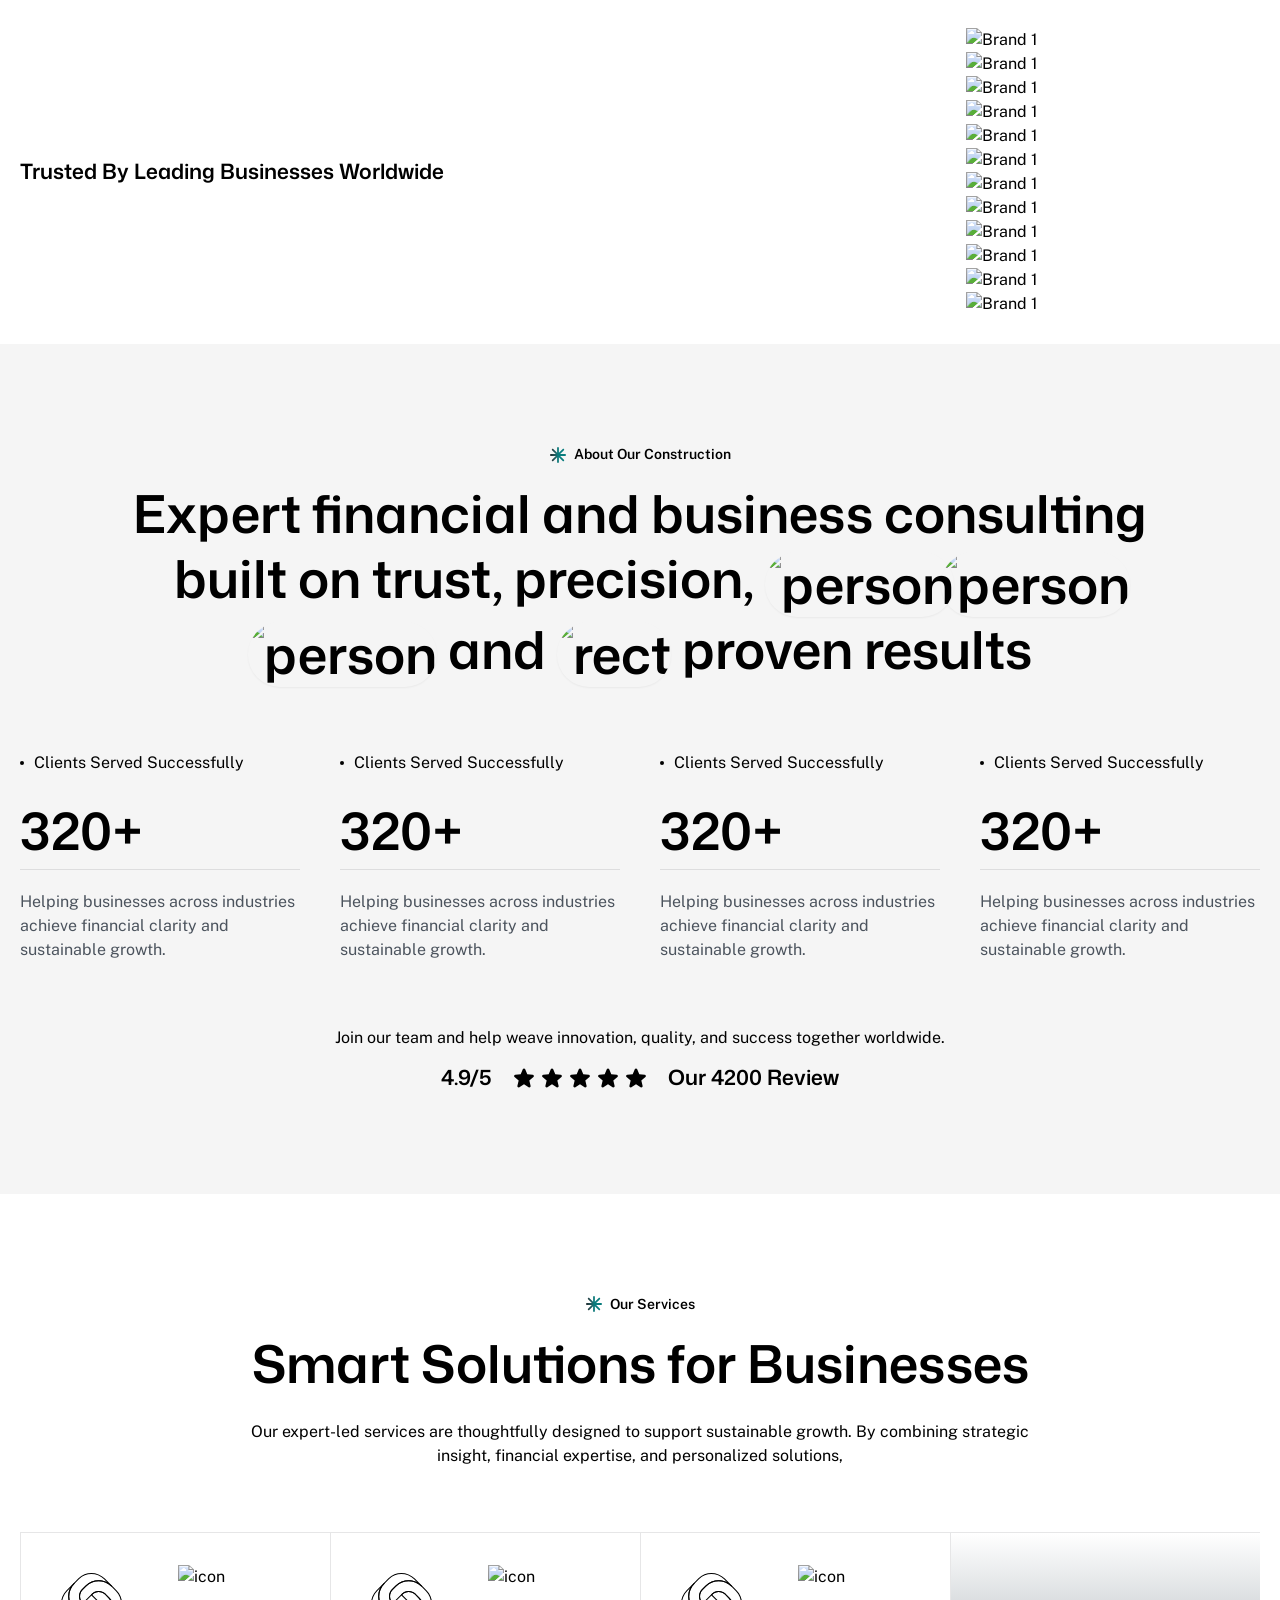
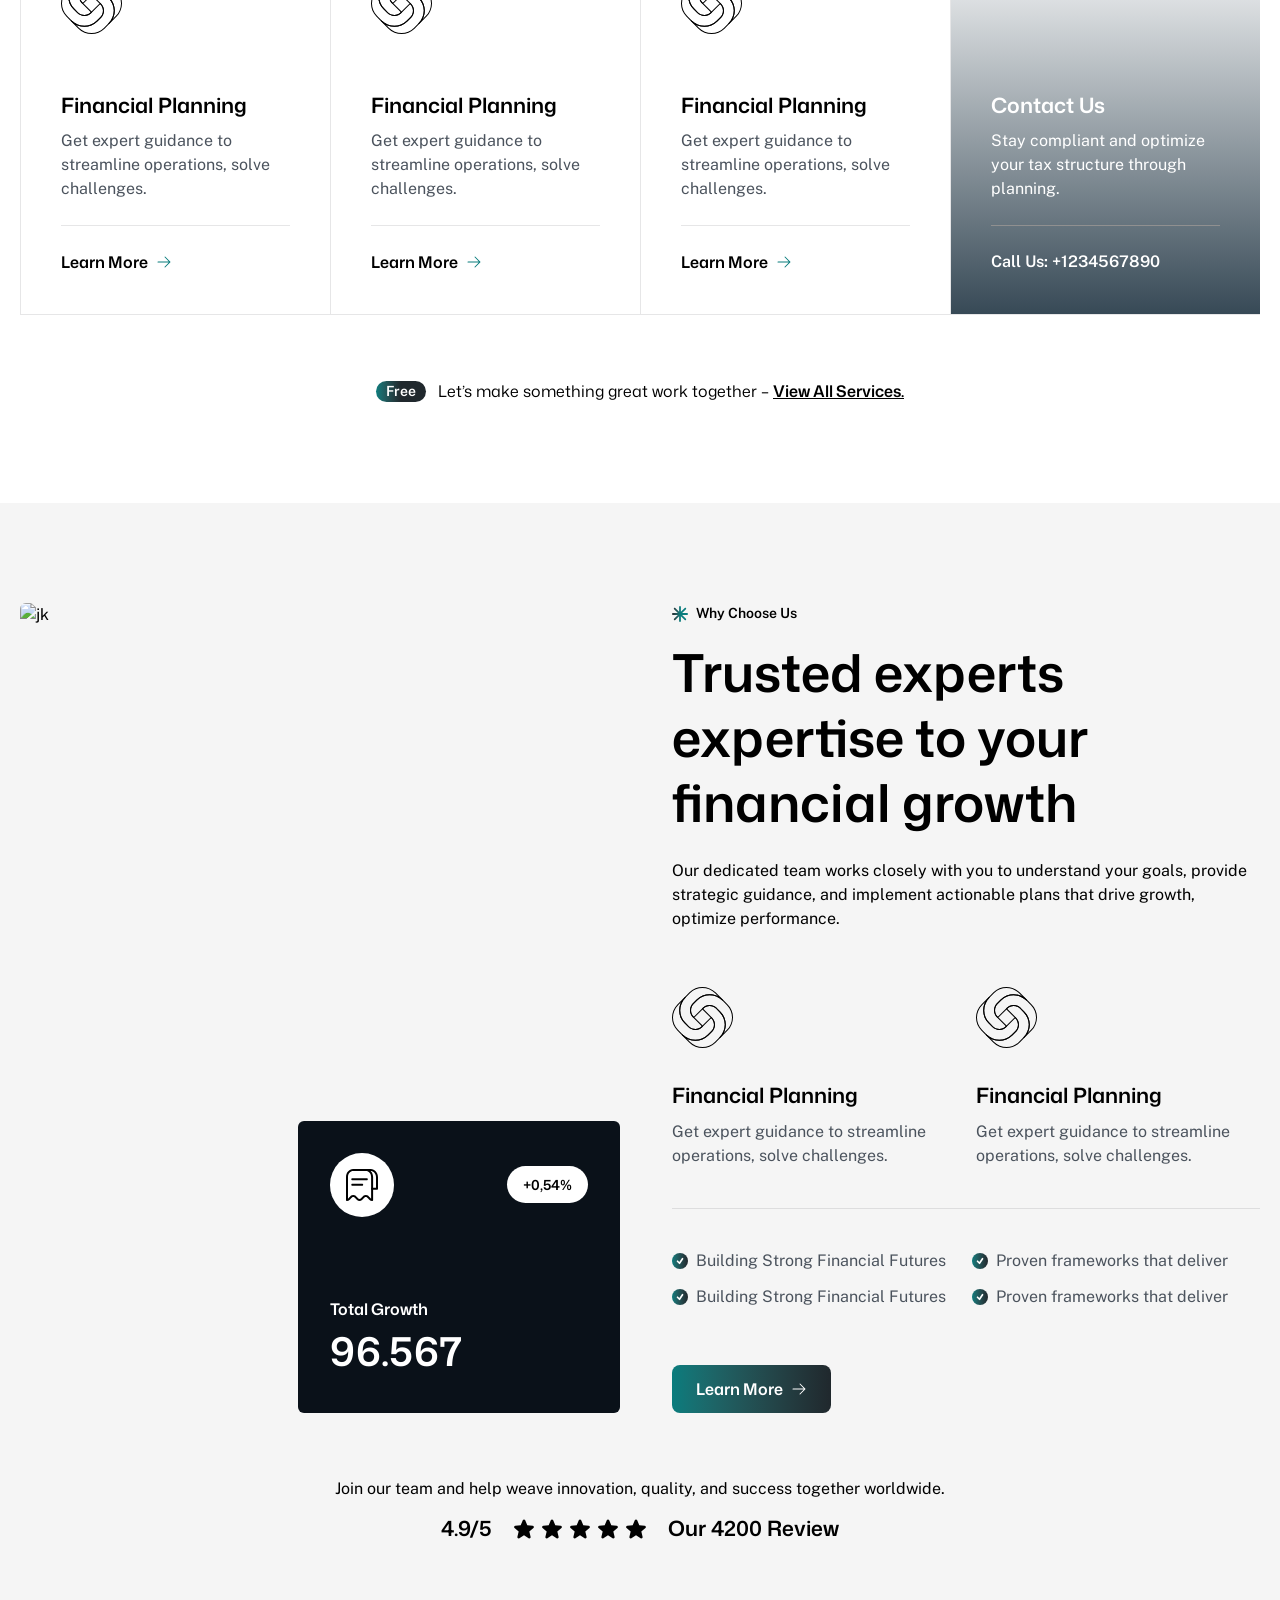
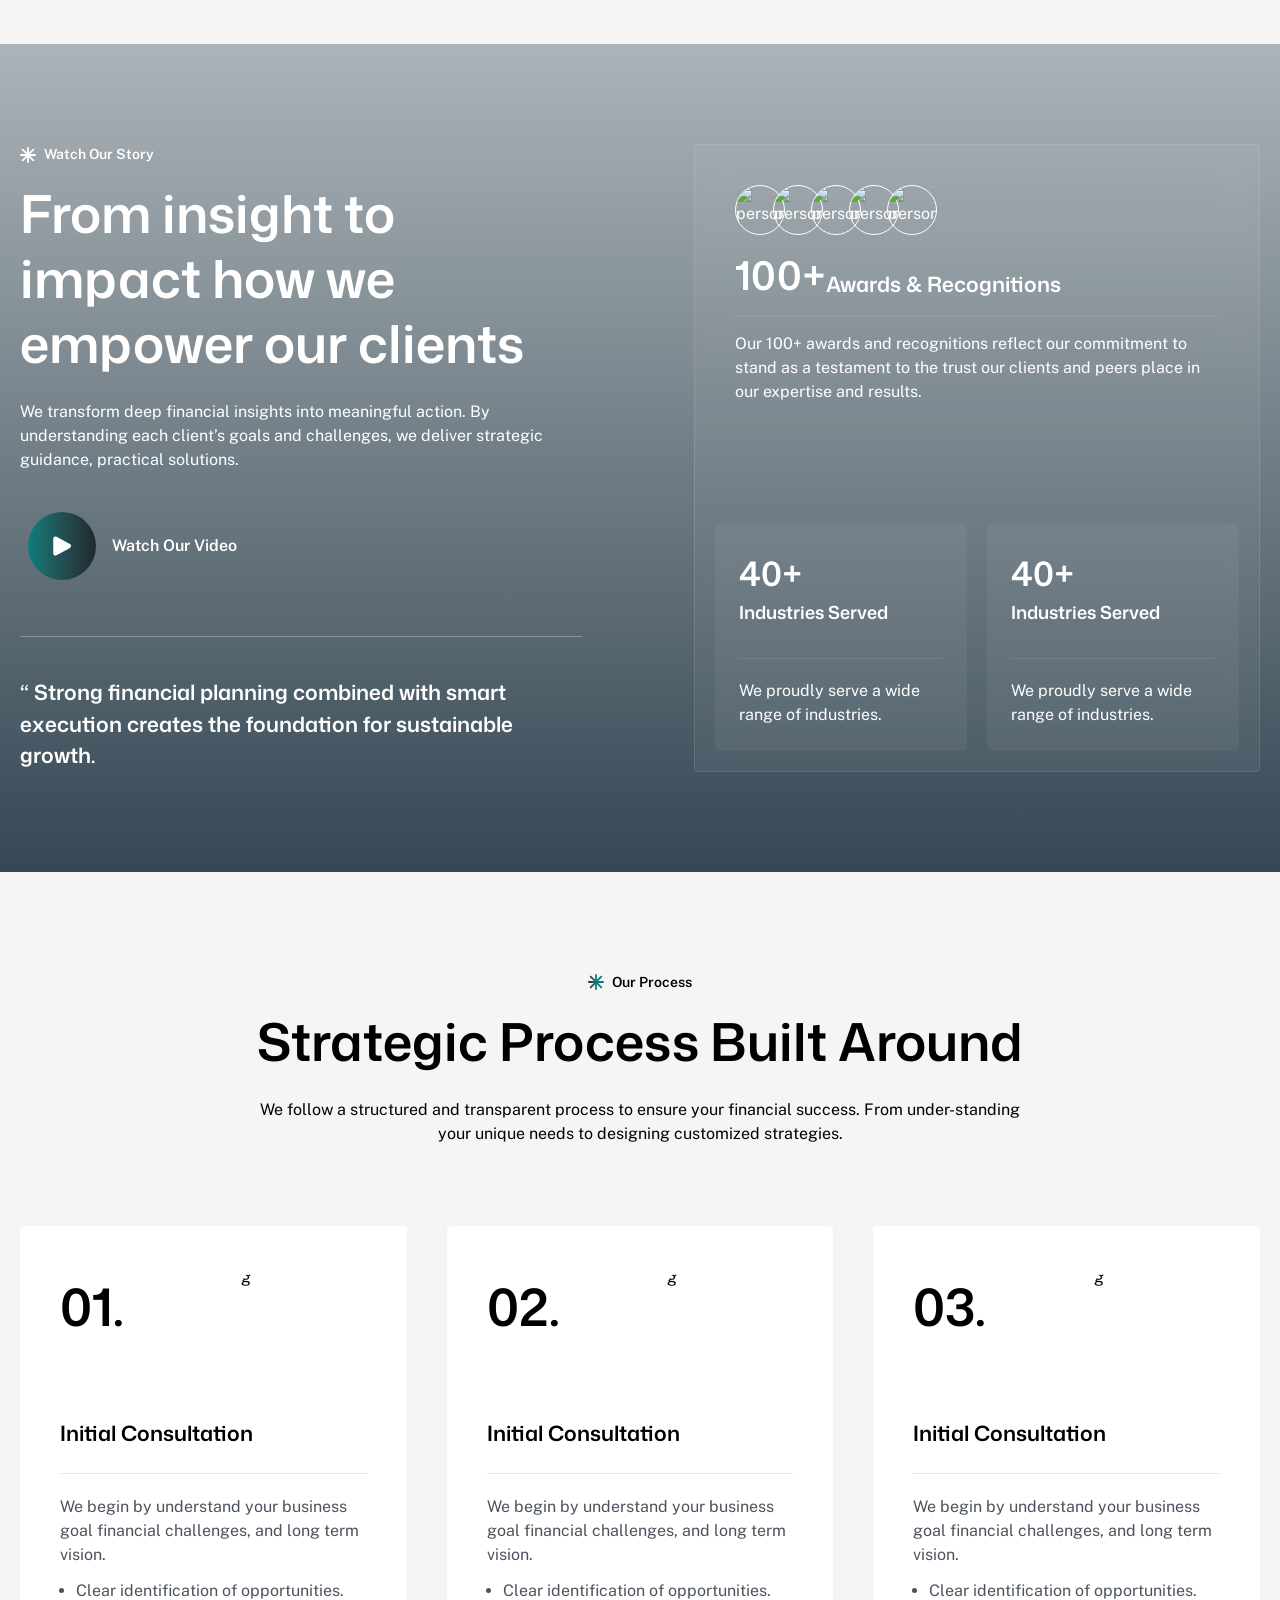
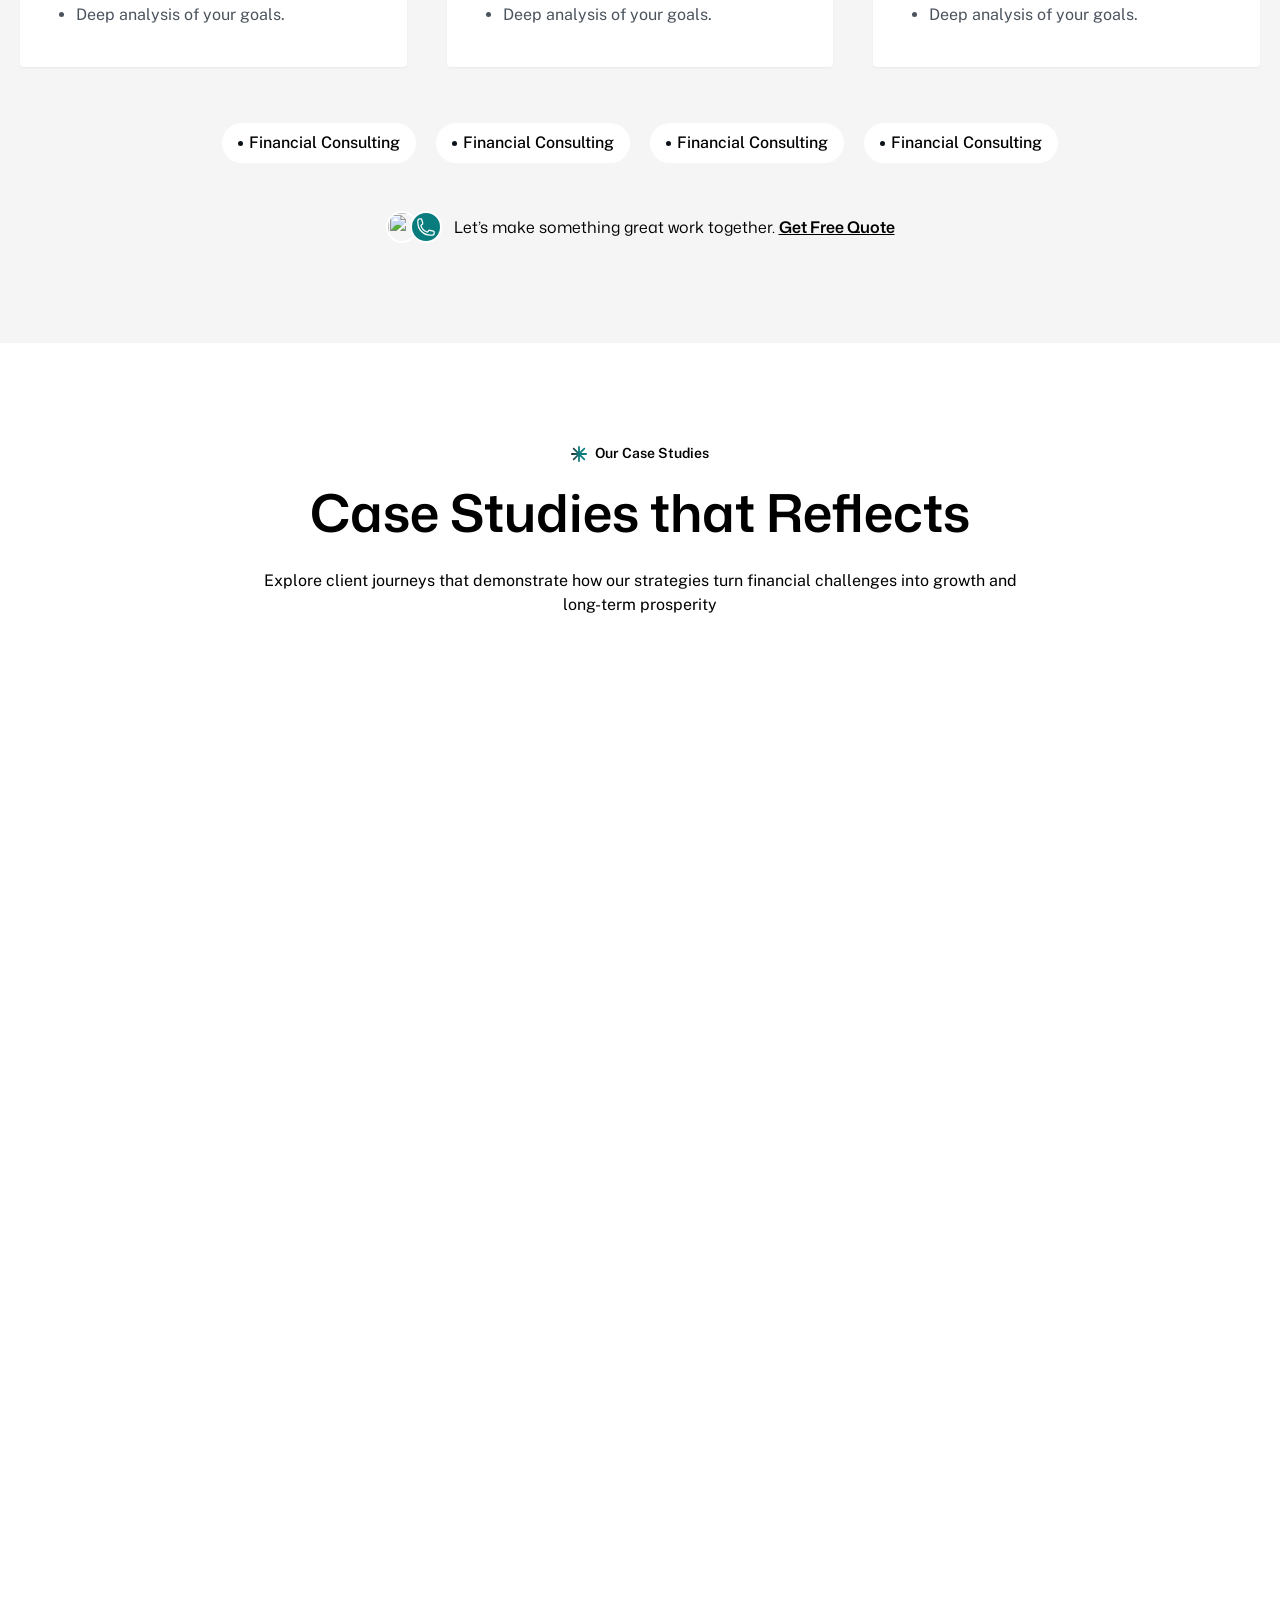
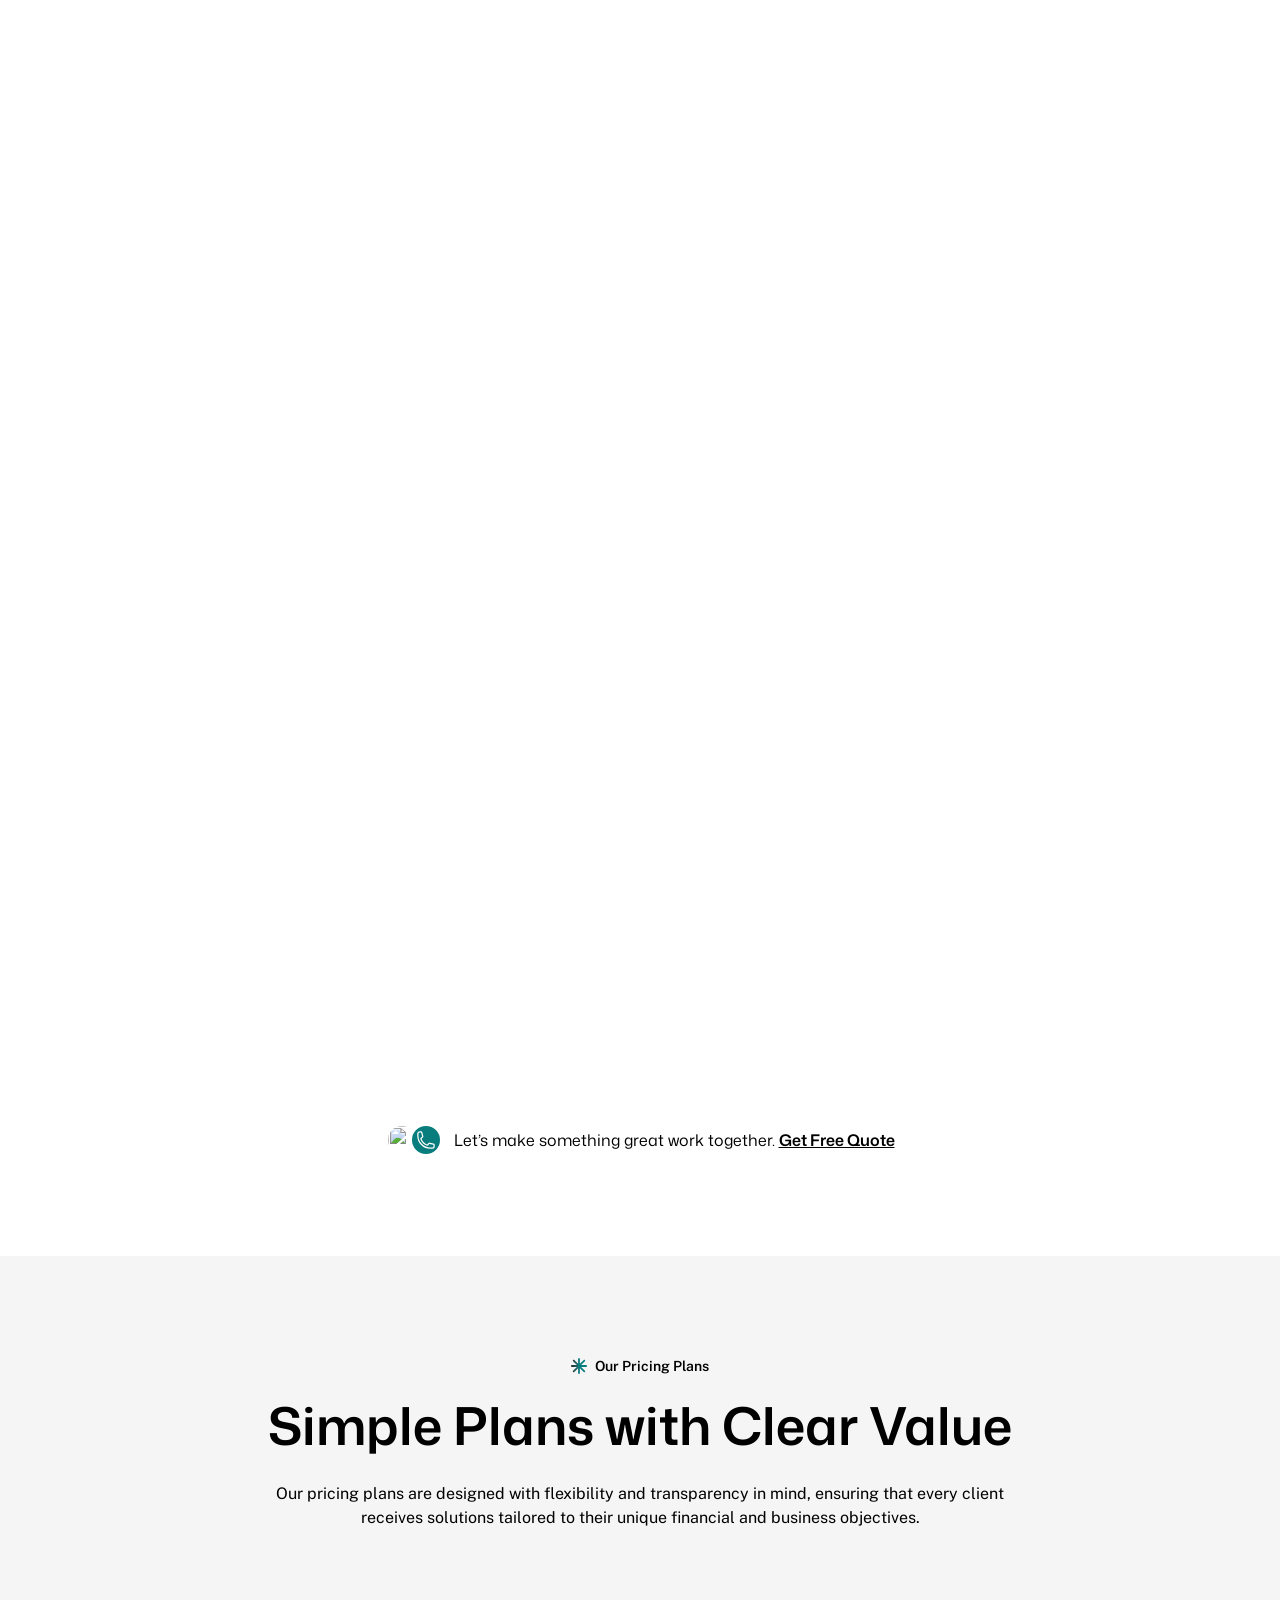
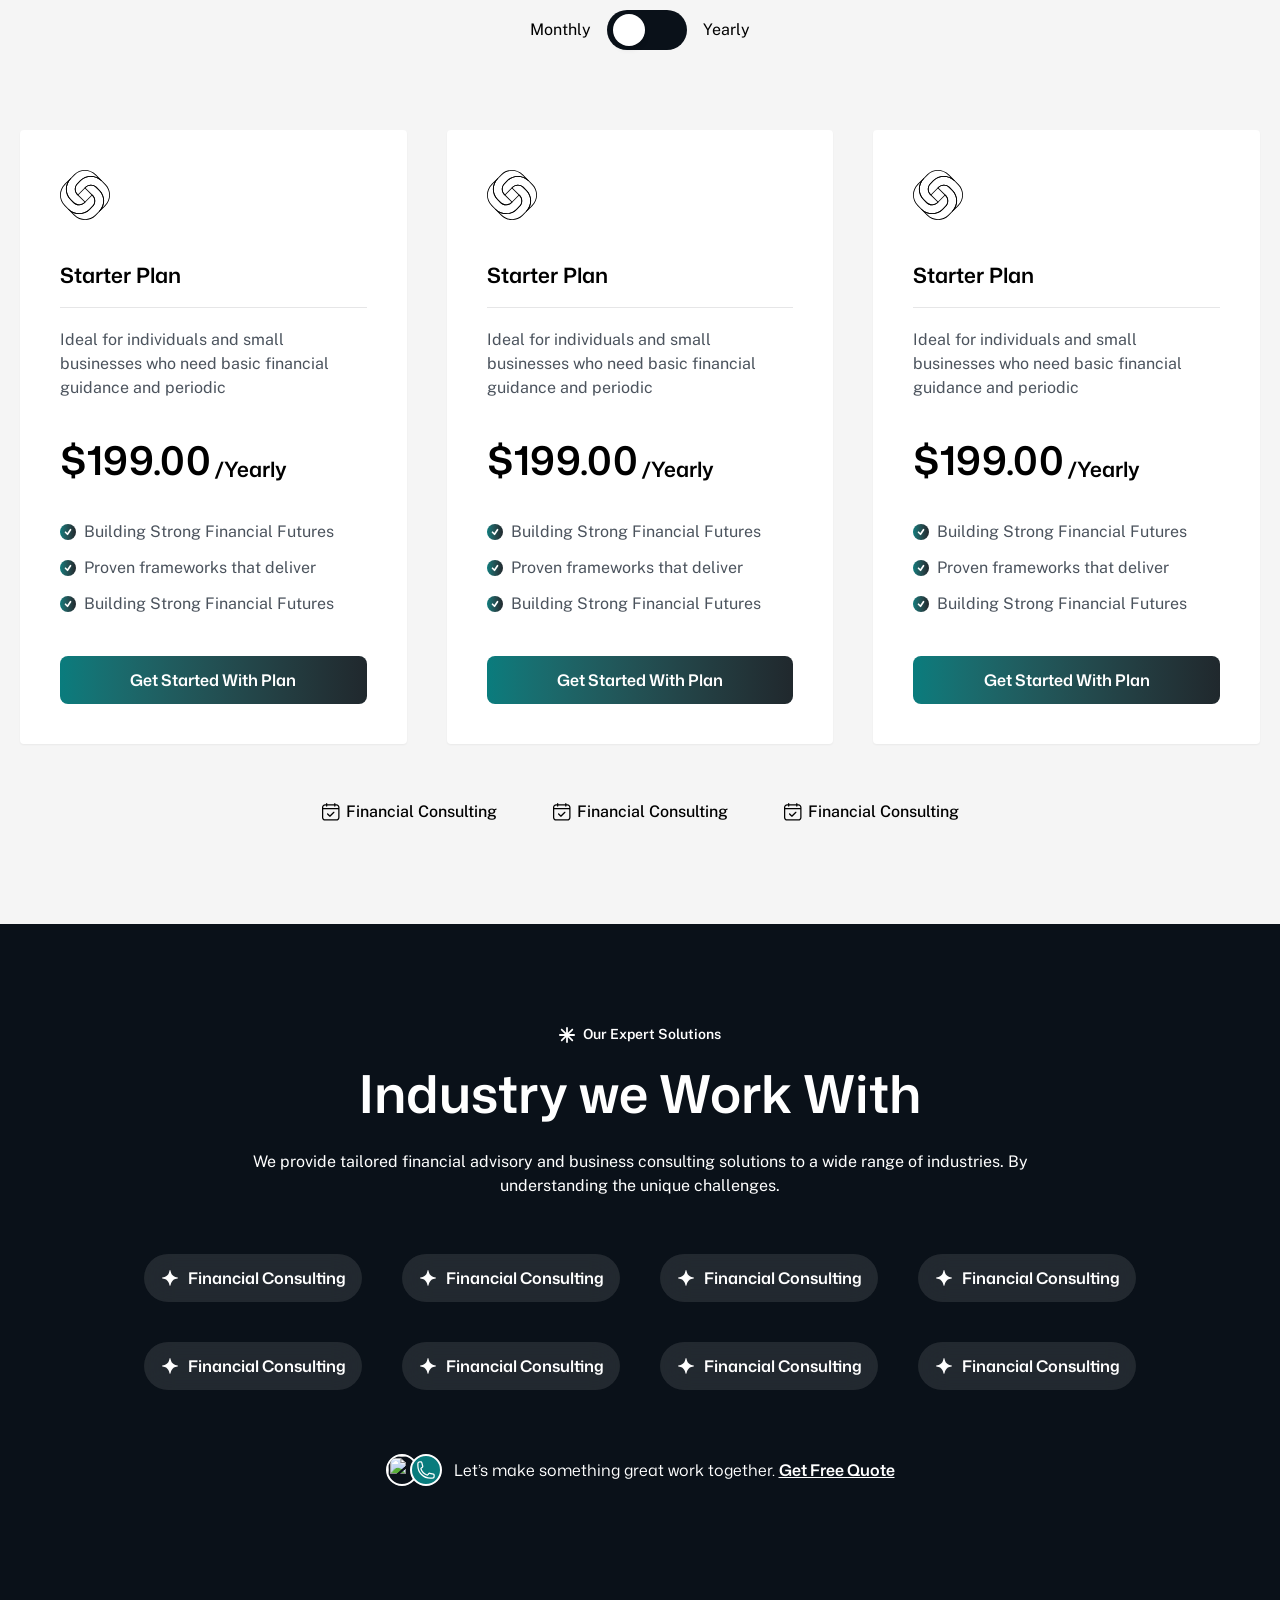
==== commit 84eca928: "servcice page" ====
--- a/index.html
+++ b/index.html
@@ -14,8 +14,8 @@
         <p class="w-full md:w-auto md:max-w-6/12 font-mona text-center md:text-left text-base md:text-[18px] lg:text-[21px] font-semibold">
           Trusted By Leading Businesses Worldwide
         </p>
-        <div class="w-full md:w-auto md:max-w-6/12 slider-carousel">
-          <div id="splide-carousel" class="splide">
+        <div class="w-full md:w-auto md:max-w-6/12">
+          <div id="logo-carousel" class="splide">
             <div class="splide__track">
               <ul class="splide__list">
                 <li class="splide__slide px-2 flex items-center justify-center">
@@ -60,7 +60,7 @@
           Expert financial and business consulting built on trust, precision, 
           <span class="inline">
             <img
-              class="shadow-xs inline w-[30px] md:w-[40px] lg:w-[50px] aspect-square rounded-full"
+              class="-mr-4 md:-mr-5 lg:-mr-6 shadow-xs inline w-[30px] md:w-[40px] lg:w-[50px] aspect-square rounded-full"
               src="https://demo.awaikenthemes.com/optive/wp-content/uploads/2026/01/author-1.jpg"
               alt="person"
             />
@@ -793,9 +793,7 @@
       <div class="w-full max-w-5xl shadow-sm">
       <iframe class="w-full aspect-video" src="https://www.youtube.com/embed/vNVOBvgsR8Y?si=cEZLobmc0PNX7mR0" title="YouTube video player" frameborder="0" allow="accelerometer; autoplay; clipboard-write; encrypted-media; gyroscope; picture-in-picture; web-share" referrerpolicy="strict-origin-when-cross-origin" allowfullscreen></iframe>
       </div>
-    </div>
-
-    
+    </div>    
   </section>
 
   <section class="bg-bgc-2 py-[50px] lg:py-[100px]">
@@ -997,7 +995,7 @@
           Explore client journeys that demonstrate how our strategies turn financial challenges into growth and long-term prosperity
         </p>
       </div>
-      <div id="second-carousel" class="splide mt-10 md:mt-16 lg:mt-20">
+      <div id="case-carousel" class="splide mt-10 md:mt-16 lg:mt-20">
         <div class="splide__track">
           <ul class="splide__list">
             <li class="splide__slide">
@@ -1523,264 +1521,265 @@
     </div>
   </section>
 
-  <section 
-    class="
-      bg-bgc-3 text-fnc-3 pt-[50px] lg:pt-[100px] pb-[200px] bg-cover bg-center 
-      bg-[url('https://demo.awaikenthemes.com/optive/wp-content/uploads/2026/01/dark-section-bg-image.png')]
-    "
-  >
-    <div class="container">
-      <div class="text-center max-w-[785px] mx-auto flex flex-col justify-center items-center gap-3 lg:gap-4">
-        <p class="flex gap-2 items-center justify-start text-[14px] font-semibold">
-            <img class="w-4 h-4" src="/assets/images/claude.svg" alt="icon">
+  <div class="bg-bgc-2">
+    <section 
+      class="
+        bg-bgc-3 text-fnc-3 pt-[50px] lg:pt-[100px] pb-[200px] bg-cover bg-center 
+        bg-[url('https://demo.awaikenthemes.com/optive/wp-content/uploads/2026/01/dark-section-bg-image.png')]
+      "
+    >
+      <div class="container">
+        <div class="text-center max-w-[785px] mx-auto flex flex-col justify-center items-center gap-3 lg:gap-4">
+          <p class="flex gap-2 items-center justify-start text-[14px] font-semibold">
+              <img class="w-4 h-4" src="/assets/images/claude.svg" alt="icon">
+              <span class="block">
+                Our Expert Solutions
+              </span>
+            </p>
+          <h2 class="text-[26px] md:text-[38px] lg:text-[52px] font-semibold font-mona !leading-tight">
+            Industry we Work With
+          </h2>
+          <p class="md:mt-1 lg:mt-2">
+            We provide tailored financial advisory and business consulting solutions to a wide range of industries. By understanding the unique challenges.
+          </p>
+        </div>
+
+        <div class="mt-10 md:mt-12 lg:mt-14 flex items-centere justify-center flex-wrap gap-8 lg:gap-10">
+          <p 
+            class="
+              bg-white/10 backdrop-blur-lg hover:bg-bgc-1 rounded-full font-medium px-4 
+              py-3 group duration-300 flex items-center gap-2 font-mona font-semibold
+              text-fnc-3 hover:text-fnc-1
+            "
+          >
             <span class="block">
-              Our Expert Solutions
-            </span>
+              <svg xmlns="http://www.w3.org/2000/svg" width="20" height="20" viewBox="0 0 20 20" fill="currentColor"><path d="M17.6141 9.5992L15.3424 8.95004C14.3195 8.66163 13.3876 8.11551 12.636 7.36395C11.8845 6.61239 11.3384 5.68053 11.0499 4.65754L10.4008 2.38587C10.3681 2.30639 10.3126 2.23841 10.2412 2.19057C10.1699 2.14273 10.0859 2.11719 9.99995 2.11719C9.91403 2.11719 9.83004 2.14273 9.75867 2.19057C9.6873 2.23841 9.63176 2.30639 9.59912 2.38587L8.94995 4.65754C8.66154 5.68053 8.11543 6.61239 7.36386 7.36395C6.6123 8.11551 5.68044 8.66163 4.65745 8.95004L2.38578 9.5992C2.29856 9.62396 2.22179 9.67649 2.16713 9.74883C2.11246 9.82117 2.08289 9.90937 2.08289 10C2.08289 10.0907 2.11246 10.1789 2.16713 10.2512C2.22179 10.3236 2.29856 10.3761 2.38578 10.4009L4.65745 11.05C5.68044 11.3384 6.6123 11.8846 7.36386 12.6361C8.11543 13.3877 8.66154 14.3195 8.94995 15.3425L9.59912 17.6142C9.62387 17.7014 9.67641 17.7782 9.74874 17.8329C9.82108 17.8875 9.90928 17.9171 9.99995 17.9171C10.0906 17.9171 10.1788 17.8875 10.2512 17.8329C10.3235 17.7782 10.376 17.7014 10.4008 17.6142L11.0499 15.3425C11.3384 14.3195 11.8845 13.3877 12.636 12.6361C13.3876 11.8846 14.3195 11.3384 15.3424 11.05L17.6141 10.4009C17.7013 10.3761 17.7781 10.3236 17.8328 10.2512C17.8874 10.1789 17.917 10.0907 17.917 10C17.917 9.90937 17.8874 9.82117 17.8328 9.74883C17.7781 9.67649 17.7013 9.62396 17.6141 9.5992Z"></path></svg>
+            </span>
+            <span class="block">Financial Consulting</span>
           </p>
-        <h2 class="text-[26px] md:text-[38px] lg:text-[52px] font-semibold font-mona !leading-tight">
-          Industry we Work With
-        </h2>
-        <p class="md:mt-1 lg:mt-2">
-          We provide tailored financial advisory and business consulting solutions to a wide range of industries. By understanding the unique challenges.
-        </p>
-      </div>
-
-      <div class="mt-10 md:mt-12 lg:mt-14 flex items-centere justify-center flex-wrap gap-8 lg:gap-10">
-        <p 
-          class="
-            bg-white/10 backdrop-blur-lg hover:bg-bgc-1 rounded-full font-medium px-4 
-            py-3 group duration-300 flex items-center gap-2 font-mona font-semibold
-            text-fnc-3 hover:text-fnc-1
-          "
-        >
-          <span class="block">
-            <svg xmlns="http://www.w3.org/2000/svg" width="20" height="20" viewBox="0 0 20 20" fill="currentColor"><path d="M17.6141 9.5992L15.3424 8.95004C14.3195 8.66163 13.3876 8.11551 12.636 7.36395C11.8845 6.61239 11.3384 5.68053 11.0499 4.65754L10.4008 2.38587C10.3681 2.30639 10.3126 2.23841 10.2412 2.19057C10.1699 2.14273 10.0859 2.11719 9.99995 2.11719C9.91403 2.11719 9.83004 2.14273 9.75867 2.19057C9.6873 2.23841 9.63176 2.30639 9.59912 2.38587L8.94995 4.65754C8.66154 5.68053 8.11543 6.61239 7.36386 7.36395C6.6123 8.11551 5.68044 8.66163 4.65745 8.95004L2.38578 9.5992C2.29856 9.62396 2.22179 9.67649 2.16713 9.74883C2.11246 9.82117 2.08289 9.90937 2.08289 10C2.08289 10.0907 2.11246 10.1789 2.16713 10.2512C2.22179 10.3236 2.29856 10.3761 2.38578 10.4009L4.65745 11.05C5.68044 11.3384 6.6123 11.8846 7.36386 12.6361C8.11543 13.3877 8.66154 14.3195 8.94995 15.3425L9.59912 17.6142C9.62387 17.7014 9.67641 17.7782 9.74874 17.8329C9.82108 17.8875 9.90928 17.9171 9.99995 17.9171C10.0906 17.9171 10.1788 17.8875 10.2512 17.8329C10.3235 17.7782 10.376 17.7014 10.4008 17.6142L11.0499 15.3425C11.3384 14.3195 11.8845 13.3877 12.636 12.6361C13.3876 11.8846 14.3195 11.3384 15.3424 11.05L17.6141 10.4009C17.7013 10.3761 17.7781 10.3236 17.8328 10.2512C17.8874 10.1789 17.917 10.0907 17.917 10C17.917 9.90937 17.8874 9.82117 17.8328 9.74883C17.7781 9.67649 17.7013 9.62396 17.6141 9.5992Z"></path></svg>
-          </span>
-          <span class="block">Financial Consulting</span>
-        </p>
-        <p 
-          class="
-            bg-white/10 backdrop-blur-lg hover:bg-bgc-1 rounded-full font-medium px-4 
-            py-3 group duration-300 flex items-center gap-2 font-mona font-semibold
-            text-fnc-3 hover:text-black
-          "
-        >
-          <span class="block">
-            <svg xmlns="http://www.w3.org/2000/svg" width="20" height="20" viewBox="0 0 20 20" fill="currentColor"><path d="M17.6141 9.5992L15.3424 8.95004C14.3195 8.66163 13.3876 8.11551 12.636 7.36395C11.8845 6.61239 11.3384 5.68053 11.0499 4.65754L10.4008 2.38587C10.3681 2.30639 10.3126 2.23841 10.2412 2.19057C10.1699 2.14273 10.0859 2.11719 9.99995 2.11719C9.91403 2.11719 9.83004 2.14273 9.75867 2.19057C9.6873 2.23841 9.63176 2.30639 9.59912 2.38587L8.94995 4.65754C8.66154 5.68053 8.11543 6.61239 7.36386 7.36395C6.6123 8.11551 5.68044 8.66163 4.65745 8.95004L2.38578 9.5992C2.29856 9.62396 2.22179 9.67649 2.16713 9.74883C2.11246 9.82117 2.08289 9.90937 2.08289 10C2.08289 10.0907 2.11246 10.1789 2.16713 10.2512C2.22179 10.3236 2.29856 10.3761 2.38578 10.4009L4.65745 11.05C5.68044 11.3384 6.6123 11.8846 7.36386 12.6361C8.11543 13.3877 8.66154 14.3195 8.94995 15.3425L9.59912 17.6142C9.62387 17.7014 9.67641 17.7782 9.74874 17.8329C9.82108 17.8875 9.90928 17.9171 9.99995 17.9171C10.0906 17.9171 10.1788 17.8875 10.2512 17.8329C10.3235 17.7782 10.376 17.7014 10.4008 17.6142L11.0499 15.3425C11.3384 14.3195 11.8845 13.3877 12.636 12.6361C13.3876 11.8846 14.3195 11.3384 15.3424 11.05L17.6141 10.4009C17.7013 10.3761 17.7781 10.3236 17.8328 10.2512C17.8874 10.1789 17.917 10.0907 17.917 10C17.917 9.90937 17.8874 9.82117 17.8328 9.74883C17.7781 9.67649 17.7013 9.62396 17.6141 9.5992Z"></path></svg>
-          </span>
-          <span class="block">Financial Consulting</span>
-        </p>
-        <p 
-          class="
-            bg-white/10 backdrop-blur-lg hover:bg-bgc-1 rounded-full font-medium px-4 
-            py-3 group duration-300 flex items-center gap-2 font-mona font-semibold
-            text-fnc-3 hover:text-black
-          "
-        >
-          <span class="block">
-            <svg xmlns="http://www.w3.org/2000/svg" width="20" height="20" viewBox="0 0 20 20" fill="currentColor"><path d="M17.6141 9.5992L15.3424 8.95004C14.3195 8.66163 13.3876 8.11551 12.636 7.36395C11.8845 6.61239 11.3384 5.68053 11.0499 4.65754L10.4008 2.38587C10.3681 2.30639 10.3126 2.23841 10.2412 2.19057C10.1699 2.14273 10.0859 2.11719 9.99995 2.11719C9.91403 2.11719 9.83004 2.14273 9.75867 2.19057C9.6873 2.23841 9.63176 2.30639 9.59912 2.38587L8.94995 4.65754C8.66154 5.68053 8.11543 6.61239 7.36386 7.36395C6.6123 8.11551 5.68044 8.66163 4.65745 8.95004L2.38578 9.5992C2.29856 9.62396 2.22179 9.67649 2.16713 9.74883C2.11246 9.82117 2.08289 9.90937 2.08289 10C2.08289 10.0907 2.11246 10.1789 2.16713 10.2512C2.22179 10.3236 2.29856 10.3761 2.38578 10.4009L4.65745 11.05C5.68044 11.3384 6.6123 11.8846 7.36386 12.6361C8.11543 13.3877 8.66154 14.3195 8.94995 15.3425L9.59912 17.6142C9.62387 17.7014 9.67641 17.7782 9.74874 17.8329C9.82108 17.8875 9.90928 17.9171 9.99995 17.9171C10.0906 17.9171 10.1788 17.8875 10.2512 17.8329C10.3235 17.7782 10.376 17.7014 10.4008 17.6142L11.0499 15.3425C11.3384 14.3195 11.8845 13.3877 12.636 12.6361C13.3876 11.8846 14.3195 11.3384 15.3424 11.05L17.6141 10.4009C17.7013 10.3761 17.7781 10.3236 17.8328 10.2512C17.8874 10.1789 17.917 10.0907 17.917 10C17.917 9.90937 17.8874 9.82117 17.8328 9.74883C17.7781 9.67649 17.7013 9.62396 17.6141 9.5992Z"></path></svg>
-          </span>
-          <span class="block">Financial Consulting</span>
-        </p>
-        <p 
-          class="
-            bg-white/10 backdrop-blur-lg hover:bg-bgc-1 rounded-full font-medium px-4 
-            py-3 group duration-300 flex items-center gap-2 font-mona font-semibold
-            text-fnc-3 hover:text-black
-          "
-        >
-          <span class="block">
-            <svg xmlns="http://www.w3.org/2000/svg" width="20" height="20" viewBox="0 0 20 20" fill="currentColor"><path d="M17.6141 9.5992L15.3424 8.95004C14.3195 8.66163 13.3876 8.11551 12.636 7.36395C11.8845 6.61239 11.3384 5.68053 11.0499 4.65754L10.4008 2.38587C10.3681 2.30639 10.3126 2.23841 10.2412 2.19057C10.1699 2.14273 10.0859 2.11719 9.99995 2.11719C9.91403 2.11719 9.83004 2.14273 9.75867 2.19057C9.6873 2.23841 9.63176 2.30639 9.59912 2.38587L8.94995 4.65754C8.66154 5.68053 8.11543 6.61239 7.36386 7.36395C6.6123 8.11551 5.68044 8.66163 4.65745 8.95004L2.38578 9.5992C2.29856 9.62396 2.22179 9.67649 2.16713 9.74883C2.11246 9.82117 2.08289 9.90937 2.08289 10C2.08289 10.0907 2.11246 10.1789 2.16713 10.2512C2.22179 10.3236 2.29856 10.3761 2.38578 10.4009L4.65745 11.05C5.68044 11.3384 6.6123 11.8846 7.36386 12.6361C8.11543 13.3877 8.66154 14.3195 8.94995 15.3425L9.59912 17.6142C9.62387 17.7014 9.67641 17.7782 9.74874 17.8329C9.82108 17.8875 9.90928 17.9171 9.99995 17.9171C10.0906 17.9171 10.1788 17.8875 10.2512 17.8329C10.3235 17.7782 10.376 17.7014 10.4008 17.6142L11.0499 15.3425C11.3384 14.3195 11.8845 13.3877 12.636 12.6361C13.3876 11.8846 14.3195 11.3384 15.3424 11.05L17.6141 10.4009C17.7013 10.3761 17.7781 10.3236 17.8328 10.2512C17.8874 10.1789 17.917 10.0907 17.917 10C17.917 9.90937 17.8874 9.82117 17.8328 9.74883C17.7781 9.67649 17.7013 9.62396 17.6141 9.5992Z"></path></svg>
-          </span>
-          <span class="block">Financial Consulting</span>
-        </p>
-        <p 
-          class="
-            bg-white/10 backdrop-blur-lg hover:bg-bgc-1 rounded-full font-medium px-4 
-            py-3 group duration-300 flex items-center gap-2 font-mona font-semibold
-            text-fnc-3 hover:text-black
-          "
-        >
-          <span class="block">
-            <svg xmlns="http://www.w3.org/2000/svg" width="20" height="20" viewBox="0 0 20 20" fill="currentColor"><path d="M17.6141 9.5992L15.3424 8.95004C14.3195 8.66163 13.3876 8.11551 12.636 7.36395C11.8845 6.61239 11.3384 5.68053 11.0499 4.65754L10.4008 2.38587C10.3681 2.30639 10.3126 2.23841 10.2412 2.19057C10.1699 2.14273 10.0859 2.11719 9.99995 2.11719C9.91403 2.11719 9.83004 2.14273 9.75867 2.19057C9.6873 2.23841 9.63176 2.30639 9.59912 2.38587L8.94995 4.65754C8.66154 5.68053 8.11543 6.61239 7.36386 7.36395C6.6123 8.11551 5.68044 8.66163 4.65745 8.95004L2.38578 9.5992C2.29856 9.62396 2.22179 9.67649 2.16713 9.74883C2.11246 9.82117 2.08289 9.90937 2.08289 10C2.08289 10.0907 2.11246 10.1789 2.16713 10.2512C2.22179 10.3236 2.29856 10.3761 2.38578 10.4009L4.65745 11.05C5.68044 11.3384 6.6123 11.8846 7.36386 12.6361C8.11543 13.3877 8.66154 14.3195 8.94995 15.3425L9.59912 17.6142C9.62387 17.7014 9.67641 17.7782 9.74874 17.8329C9.82108 17.8875 9.90928 17.9171 9.99995 17.9171C10.0906 17.9171 10.1788 17.8875 10.2512 17.8329C10.3235 17.7782 10.376 17.7014 10.4008 17.6142L11.0499 15.3425C11.3384 14.3195 11.8845 13.3877 12.636 12.6361C13.3876 11.8846 14.3195 11.3384 15.3424 11.05L17.6141 10.4009C17.7013 10.3761 17.7781 10.3236 17.8328 10.2512C17.8874 10.1789 17.917 10.0907 17.917 10C17.917 9.90937 17.8874 9.82117 17.8328 9.74883C17.7781 9.67649 17.7013 9.62396 17.6141 9.5992Z"></path></svg>
-          </span>
-          <span class="block">Financial Consulting</span>
-        </p>
-        <p 
-          class="
-            bg-white/10 backdrop-blur-lg hover:bg-bgc-1 rounded-full font-medium px-4 
-            py-3 group duration-300 flex items-center gap-2 font-mona font-semibold
-            text-fnc-3 hover:text-black
-          "
-        >
-          <span class="block">
-            <svg xmlns="http://www.w3.org/2000/svg" width="20" height="20" viewBox="0 0 20 20" fill="currentColor"><path d="M17.6141 9.5992L15.3424 8.95004C14.3195 8.66163 13.3876 8.11551 12.636 7.36395C11.8845 6.61239 11.3384 5.68053 11.0499 4.65754L10.4008 2.38587C10.3681 2.30639 10.3126 2.23841 10.2412 2.19057C10.1699 2.14273 10.0859 2.11719 9.99995 2.11719C9.91403 2.11719 9.83004 2.14273 9.75867 2.19057C9.6873 2.23841 9.63176 2.30639 9.59912 2.38587L8.94995 4.65754C8.66154 5.68053 8.11543 6.61239 7.36386 7.36395C6.6123 8.11551 5.68044 8.66163 4.65745 8.95004L2.38578 9.5992C2.29856 9.62396 2.22179 9.67649 2.16713 9.74883C2.11246 9.82117 2.08289 9.90937 2.08289 10C2.08289 10.0907 2.11246 10.1789 2.16713 10.2512C2.22179 10.3236 2.29856 10.3761 2.38578 10.4009L4.65745 11.05C5.68044 11.3384 6.6123 11.8846 7.36386 12.6361C8.11543 13.3877 8.66154 14.3195 8.94995 15.3425L9.59912 17.6142C9.62387 17.7014 9.67641 17.7782 9.74874 17.8329C9.82108 17.8875 9.90928 17.9171 9.99995 17.9171C10.0906 17.9171 10.1788 17.8875 10.2512 17.8329C10.3235 17.7782 10.376 17.7014 10.4008 17.6142L11.0499 15.3425C11.3384 14.3195 11.8845 13.3877 12.636 12.6361C13.3876 11.8846 14.3195 11.3384 15.3424 11.05L17.6141 10.4009C17.7013 10.3761 17.7781 10.3236 17.8328 10.2512C17.8874 10.1789 17.917 10.0907 17.917 10C17.917 9.90937 17.8874 9.82117 17.8328 9.74883C17.7781 9.67649 17.7013 9.62396 17.6141 9.5992Z"></path></svg>
-          </span>
-          <span class="block">Financial Consulting</span>
-        </p>
-        <p 
-          class="
-            bg-white/10 backdrop-blur-lg hover:bg-bgc-1 rounded-full font-medium px-4 
-            py-3 group duration-300 flex items-center gap-2 font-mona font-semibold
-            text-fnc-3 hover:text-black
-          "
-        >
-          <span class="block">
-            <svg xmlns="http://www.w3.org/2000/svg" width="20" height="20" viewBox="0 0 20 20" fill="currentColor"><path d="M17.6141 9.5992L15.3424 8.95004C14.3195 8.66163 13.3876 8.11551 12.636 7.36395C11.8845 6.61239 11.3384 5.68053 11.0499 4.65754L10.4008 2.38587C10.3681 2.30639 10.3126 2.23841 10.2412 2.19057C10.1699 2.14273 10.0859 2.11719 9.99995 2.11719C9.91403 2.11719 9.83004 2.14273 9.75867 2.19057C9.6873 2.23841 9.63176 2.30639 9.59912 2.38587L8.94995 4.65754C8.66154 5.68053 8.11543 6.61239 7.36386 7.36395C6.6123 8.11551 5.68044 8.66163 4.65745 8.95004L2.38578 9.5992C2.29856 9.62396 2.22179 9.67649 2.16713 9.74883C2.11246 9.82117 2.08289 9.90937 2.08289 10C2.08289 10.0907 2.11246 10.1789 2.16713 10.2512C2.22179 10.3236 2.29856 10.3761 2.38578 10.4009L4.65745 11.05C5.68044 11.3384 6.6123 11.8846 7.36386 12.6361C8.11543 13.3877 8.66154 14.3195 8.94995 15.3425L9.59912 17.6142C9.62387 17.7014 9.67641 17.7782 9.74874 17.8329C9.82108 17.8875 9.90928 17.9171 9.99995 17.9171C10.0906 17.9171 10.1788 17.8875 10.2512 17.8329C10.3235 17.7782 10.376 17.7014 10.4008 17.6142L11.0499 15.3425C11.3384 14.3195 11.8845 13.3877 12.636 12.6361C13.3876 11.8846 14.3195 11.3384 15.3424 11.05L17.6141 10.4009C17.7013 10.3761 17.7781 10.3236 17.8328 10.2512C17.8874 10.1789 17.917 10.0907 17.917 10C17.917 9.90937 17.8874 9.82117 17.8328 9.74883C17.7781 9.67649 17.7013 9.62396 17.6141 9.5992Z"></path></svg>
-          </span>
-          <span class="block">Financial Consulting</span>
-        </p>
-        <p 
-          class="
-            bg-white/10 backdrop-blur-lg hover:bg-bgc-1 rounded-full font-medium px-4 
-            py-3 group duration-300 flex items-center gap-2 font-mona font-semibold
-            text-fnc-3 hover:text-black
-          "
-        >
-          <span class="block">
-            <svg xmlns="http://www.w3.org/2000/svg" width="20" height="20" viewBox="0 0 20 20" fill="currentColor"><path d="M17.6141 9.5992L15.3424 8.95004C14.3195 8.66163 13.3876 8.11551 12.636 7.36395C11.8845 6.61239 11.3384 5.68053 11.0499 4.65754L10.4008 2.38587C10.3681 2.30639 10.3126 2.23841 10.2412 2.19057C10.1699 2.14273 10.0859 2.11719 9.99995 2.11719C9.91403 2.11719 9.83004 2.14273 9.75867 2.19057C9.6873 2.23841 9.63176 2.30639 9.59912 2.38587L8.94995 4.65754C8.66154 5.68053 8.11543 6.61239 7.36386 7.36395C6.6123 8.11551 5.68044 8.66163 4.65745 8.95004L2.38578 9.5992C2.29856 9.62396 2.22179 9.67649 2.16713 9.74883C2.11246 9.82117 2.08289 9.90937 2.08289 10C2.08289 10.0907 2.11246 10.1789 2.16713 10.2512C2.22179 10.3236 2.29856 10.3761 2.38578 10.4009L4.65745 11.05C5.68044 11.3384 6.6123 11.8846 7.36386 12.6361C8.11543 13.3877 8.66154 14.3195 8.94995 15.3425L9.59912 17.6142C9.62387 17.7014 9.67641 17.7782 9.74874 17.8329C9.82108 17.8875 9.90928 17.9171 9.99995 17.9171C10.0906 17.9171 10.1788 17.8875 10.2512 17.8329C10.3235 17.7782 10.376 17.7014 10.4008 17.6142L11.0499 15.3425C11.3384 14.3195 11.8845 13.3877 12.636 12.6361C13.3876 11.8846 14.3195 11.3384 15.3424 11.05L17.6141 10.4009C17.7013 10.3761 17.7781 10.3236 17.8328 10.2512C17.8874 10.1789 17.917 10.0907 17.917 10C17.917 9.90937 17.8874 9.82117 17.8328 9.74883C17.7781 9.67649 17.7013 9.62396 17.6141 9.5992Z"></path></svg>
-          </span>
-          <span class="block">Financial Consulting</span>
-        </p>
-      </div>
-
-      <div class="mt-10 md:mt-14 lg:mt-16 flex flex-wrap items-center justify-center gap-3">
-        <div class="flex items-center">
-          <img 
-            class="w-[32px] h-[32px] rounded-full border-[2px] border-bdc-4"
-            src="https://demo.awaikenthemes.com/optive/wp-content/uploads/2026/01/author-1.jpg"
-            alt=""
-          />
-          <span class="w-[32px] h-[32px] rounded-full border-[2px] border-bdc-4 text-fnc-3 bg-icc-2 -ml-2 flex items-center justify-center">
-            <svg xmlns="http://www.w3.org/2000/svg" fill="none" viewBox="0 0 24 24" stroke-width="1.5" stroke="currentColor" class="size-[20px]">
-              <path stroke-linecap="round" stroke-linejoin="round" d="M2.25 6.75c0 8.284 6.716 15 15 15h2.25a2.25 2.25 0 0 0 2.25-2.25v-1.372c0-.516-.351-.966-.852-1.091l-4.423-1.106c-.44-.11-.902.055-1.173.417l-.97 1.293c-.282.376-.769.542-1.21.38a12.035 12.035 0 0 1-7.143-7.143c-.162-.441.004-.928.38-1.21l1.293-.97c.363-.271.527-.734.417-1.173L6.963 3.102a1.125 1.125 0 0 0-1.091-.852H4.5A2.25 2.25 0 0 0 2.25 4.5v2.25Z" />
-            </svg>
-          </span>
-        </div>
-        <div class="text-base font-mona">
-          Let’s make something great work together. 
-          <a href="" class="font-semibold hover:text-fnc-4 underline">
-            Get Free Quote
-          </a>
-        </p>
-      </div>
-    
-    </div>
-  </section>
-
-  <section class="-mt-40 py-[50px] lg:py-[100px]">
-    <div class="container">
-      <div class="relative bg-bgc-1 rounded-md border border-bdc-3 shadow-sm">
-        <div class="lg:ml-auto w-full lg:w-[60%] p-10 lg:p-20 lg:pl-0"> 
-          <div class="pb-5 lg:pb-6 border-b border-bdc-1 flex flex-col md:flex-row gap-6 lg:gap-5 items-start justify-between">
-            <div class="max-w-[380px]">
+          <p 
+            class="
+              bg-white/10 backdrop-blur-lg hover:bg-bgc-1 rounded-full font-medium px-4 
+              py-3 group duration-300 flex items-center gap-2 font-mona font-semibold
+              text-fnc-3 hover:text-black
+            "
+          >
+            <span class="block">
+              <svg xmlns="http://www.w3.org/2000/svg" width="20" height="20" viewBox="0 0 20 20" fill="currentColor"><path d="M17.6141 9.5992L15.3424 8.95004C14.3195 8.66163 13.3876 8.11551 12.636 7.36395C11.8845 6.61239 11.3384 5.68053 11.0499 4.65754L10.4008 2.38587C10.3681 2.30639 10.3126 2.23841 10.2412 2.19057C10.1699 2.14273 10.0859 2.11719 9.99995 2.11719C9.91403 2.11719 9.83004 2.14273 9.75867 2.19057C9.6873 2.23841 9.63176 2.30639 9.59912 2.38587L8.94995 4.65754C8.66154 5.68053 8.11543 6.61239 7.36386 7.36395C6.6123 8.11551 5.68044 8.66163 4.65745 8.95004L2.38578 9.5992C2.29856 9.62396 2.22179 9.67649 2.16713 9.74883C2.11246 9.82117 2.08289 9.90937 2.08289 10C2.08289 10.0907 2.11246 10.1789 2.16713 10.2512C2.22179 10.3236 2.29856 10.3761 2.38578 10.4009L4.65745 11.05C5.68044 11.3384 6.6123 11.8846 7.36386 12.6361C8.11543 13.3877 8.66154 14.3195 8.94995 15.3425L9.59912 17.6142C9.62387 17.7014 9.67641 17.7782 9.74874 17.8329C9.82108 17.8875 9.90928 17.9171 9.99995 17.9171C10.0906 17.9171 10.1788 17.8875 10.2512 17.8329C10.3235 17.7782 10.376 17.7014 10.4008 17.6142L11.0499 15.3425C11.3384 14.3195 11.8845 13.3877 12.636 12.6361C13.3876 11.8846 14.3195 11.3384 15.3424 11.05L17.6141 10.4009C17.7013 10.3761 17.7781 10.3236 17.8328 10.2512C17.8874 10.1789 17.917 10.0907 17.917 10C17.917 9.90937 17.8874 9.82117 17.8328 9.74883C17.7781 9.67649 17.7013 9.62396 17.6141 9.5992Z"></path></svg>
+            </span>
+            <span class="block">Financial Consulting</span>
+          </p>
+          <p 
+            class="
+              bg-white/10 backdrop-blur-lg hover:bg-bgc-1 rounded-full font-medium px-4 
+              py-3 group duration-300 flex items-center gap-2 font-mona font-semibold
+              text-fnc-3 hover:text-black
+            "
+          >
+            <span class="block">
+              <svg xmlns="http://www.w3.org/2000/svg" width="20" height="20" viewBox="0 0 20 20" fill="currentColor"><path d="M17.6141 9.5992L15.3424 8.95004C14.3195 8.66163 13.3876 8.11551 12.636 7.36395C11.8845 6.61239 11.3384 5.68053 11.0499 4.65754L10.4008 2.38587C10.3681 2.30639 10.3126 2.23841 10.2412 2.19057C10.1699 2.14273 10.0859 2.11719 9.99995 2.11719C9.91403 2.11719 9.83004 2.14273 9.75867 2.19057C9.6873 2.23841 9.63176 2.30639 9.59912 2.38587L8.94995 4.65754C8.66154 5.68053 8.11543 6.61239 7.36386 7.36395C6.6123 8.11551 5.68044 8.66163 4.65745 8.95004L2.38578 9.5992C2.29856 9.62396 2.22179 9.67649 2.16713 9.74883C2.11246 9.82117 2.08289 9.90937 2.08289 10C2.08289 10.0907 2.11246 10.1789 2.16713 10.2512C2.22179 10.3236 2.29856 10.3761 2.38578 10.4009L4.65745 11.05C5.68044 11.3384 6.6123 11.8846 7.36386 12.6361C8.11543 13.3877 8.66154 14.3195 8.94995 15.3425L9.59912 17.6142C9.62387 17.7014 9.67641 17.7782 9.74874 17.8329C9.82108 17.8875 9.90928 17.9171 9.99995 17.9171C10.0906 17.9171 10.1788 17.8875 10.2512 17.8329C10.3235 17.7782 10.376 17.7014 10.4008 17.6142L11.0499 15.3425C11.3384 14.3195 11.8845 13.3877 12.636 12.6361C13.3876 11.8846 14.3195 11.3384 15.3424 11.05L17.6141 10.4009C17.7013 10.3761 17.7781 10.3236 17.8328 10.2512C17.8874 10.1789 17.917 10.0907 17.917 10C17.917 9.90937 17.8874 9.82117 17.8328 9.74883C17.7781 9.67649 17.7013 9.62396 17.6141 9.5992Z"></path></svg>
+            </span>
+            <span class="block">Financial Consulting</span>
+          </p>
+          <p 
+            class="
+              bg-white/10 backdrop-blur-lg hover:bg-bgc-1 rounded-full font-medium px-4 
+              py-3 group duration-300 flex items-center gap-2 font-mona font-semibold
+              text-fnc-3 hover:text-black
+            "
+          >
+            <span class="block">
+              <svg xmlns="http://www.w3.org/2000/svg" width="20" height="20" viewBox="0 0 20 20" fill="currentColor"><path d="M17.6141 9.5992L15.3424 8.95004C14.3195 8.66163 13.3876 8.11551 12.636 7.36395C11.8845 6.61239 11.3384 5.68053 11.0499 4.65754L10.4008 2.38587C10.3681 2.30639 10.3126 2.23841 10.2412 2.19057C10.1699 2.14273 10.0859 2.11719 9.99995 2.11719C9.91403 2.11719 9.83004 2.14273 9.75867 2.19057C9.6873 2.23841 9.63176 2.30639 9.59912 2.38587L8.94995 4.65754C8.66154 5.68053 8.11543 6.61239 7.36386 7.36395C6.6123 8.11551 5.68044 8.66163 4.65745 8.95004L2.38578 9.5992C2.29856 9.62396 2.22179 9.67649 2.16713 9.74883C2.11246 9.82117 2.08289 9.90937 2.08289 10C2.08289 10.0907 2.11246 10.1789 2.16713 10.2512C2.22179 10.3236 2.29856 10.3761 2.38578 10.4009L4.65745 11.05C5.68044 11.3384 6.6123 11.8846 7.36386 12.6361C8.11543 13.3877 8.66154 14.3195 8.94995 15.3425L9.59912 17.6142C9.62387 17.7014 9.67641 17.7782 9.74874 17.8329C9.82108 17.8875 9.90928 17.9171 9.99995 17.9171C10.0906 17.9171 10.1788 17.8875 10.2512 17.8329C10.3235 17.7782 10.376 17.7014 10.4008 17.6142L11.0499 15.3425C11.3384 14.3195 11.8845 13.3877 12.636 12.6361C13.3876 11.8846 14.3195 11.3384 15.3424 11.05L17.6141 10.4009C17.7013 10.3761 17.7781 10.3236 17.8328 10.2512C17.8874 10.1789 17.917 10.0907 17.917 10C17.917 9.90937 17.8874 9.82117 17.8328 9.74883C17.7781 9.67649 17.7013 9.62396 17.6141 9.5992Z"></path></svg>
+            </span>
+            <span class="block">Financial Consulting</span>
+          </p>
+          <p 
+            class="
+              bg-white/10 backdrop-blur-lg hover:bg-bgc-1 rounded-full font-medium px-4 
+              py-3 group duration-300 flex items-center gap-2 font-mona font-semibold
+              text-fnc-3 hover:text-black
+            "
+          >
+            <span class="block">
+              <svg xmlns="http://www.w3.org/2000/svg" width="20" height="20" viewBox="0 0 20 20" fill="currentColor"><path d="M17.6141 9.5992L15.3424 8.95004C14.3195 8.66163 13.3876 8.11551 12.636 7.36395C11.8845 6.61239 11.3384 5.68053 11.0499 4.65754L10.4008 2.38587C10.3681 2.30639 10.3126 2.23841 10.2412 2.19057C10.1699 2.14273 10.0859 2.11719 9.99995 2.11719C9.91403 2.11719 9.83004 2.14273 9.75867 2.19057C9.6873 2.23841 9.63176 2.30639 9.59912 2.38587L8.94995 4.65754C8.66154 5.68053 8.11543 6.61239 7.36386 7.36395C6.6123 8.11551 5.68044 8.66163 4.65745 8.95004L2.38578 9.5992C2.29856 9.62396 2.22179 9.67649 2.16713 9.74883C2.11246 9.82117 2.08289 9.90937 2.08289 10C2.08289 10.0907 2.11246 10.1789 2.16713 10.2512C2.22179 10.3236 2.29856 10.3761 2.38578 10.4009L4.65745 11.05C5.68044 11.3384 6.6123 11.8846 7.36386 12.6361C8.11543 13.3877 8.66154 14.3195 8.94995 15.3425L9.59912 17.6142C9.62387 17.7014 9.67641 17.7782 9.74874 17.8329C9.82108 17.8875 9.90928 17.9171 9.99995 17.9171C10.0906 17.9171 10.1788 17.8875 10.2512 17.8329C10.3235 17.7782 10.376 17.7014 10.4008 17.6142L11.0499 15.3425C11.3384 14.3195 11.8845 13.3877 12.636 12.6361C13.3876 11.8846 14.3195 11.3384 15.3424 11.05L17.6141 10.4009C17.7013 10.3761 17.7781 10.3236 17.8328 10.2512C17.8874 10.1789 17.917 10.0907 17.917 10C17.917 9.90937 17.8874 9.82117 17.8328 9.74883C17.7781 9.67649 17.7013 9.62396 17.6141 9.5992Z"></path></svg>
+            </span>
+            <span class="block">Financial Consulting</span>
+          </p>
+          <p 
+            class="
+              bg-white/10 backdrop-blur-lg hover:bg-bgc-1 rounded-full font-medium px-4 
+              py-3 group duration-300 flex items-center gap-2 font-mona font-semibold
+              text-fnc-3 hover:text-black
+            "
+          >
+            <span class="block">
+              <svg xmlns="http://www.w3.org/2000/svg" width="20" height="20" viewBox="0 0 20 20" fill="currentColor"><path d="M17.6141 9.5992L15.3424 8.95004C14.3195 8.66163 13.3876 8.11551 12.636 7.36395C11.8845 6.61239 11.3384 5.68053 11.0499 4.65754L10.4008 2.38587C10.3681 2.30639 10.3126 2.23841 10.2412 2.19057C10.1699 2.14273 10.0859 2.11719 9.99995 2.11719C9.91403 2.11719 9.83004 2.14273 9.75867 2.19057C9.6873 2.23841 9.63176 2.30639 9.59912 2.38587L8.94995 4.65754C8.66154 5.68053 8.11543 6.61239 7.36386 7.36395C6.6123 8.11551 5.68044 8.66163 4.65745 8.95004L2.38578 9.5992C2.29856 9.62396 2.22179 9.67649 2.16713 9.74883C2.11246 9.82117 2.08289 9.90937 2.08289 10C2.08289 10.0907 2.11246 10.1789 2.16713 10.2512C2.22179 10.3236 2.29856 10.3761 2.38578 10.4009L4.65745 11.05C5.68044 11.3384 6.6123 11.8846 7.36386 12.6361C8.11543 13.3877 8.66154 14.3195 8.94995 15.3425L9.59912 17.6142C9.62387 17.7014 9.67641 17.7782 9.74874 17.8329C9.82108 17.8875 9.90928 17.9171 9.99995 17.9171C10.0906 17.9171 10.1788 17.8875 10.2512 17.8329C10.3235 17.7782 10.376 17.7014 10.4008 17.6142L11.0499 15.3425C11.3384 14.3195 11.8845 13.3877 12.636 12.6361C13.3876 11.8846 14.3195 11.3384 15.3424 11.05L17.6141 10.4009C17.7013 10.3761 17.7781 10.3236 17.8328 10.2512C17.8874 10.1789 17.917 10.0907 17.917 10C17.917 9.90937 17.8874 9.82117 17.8328 9.74883C17.7781 9.67649 17.7013 9.62396 17.6141 9.5992Z"></path></svg>
+            </span>
+            <span class="block">Financial Consulting</span>
+          </p>
+          <p 
+            class="
+              bg-white/10 backdrop-blur-lg hover:bg-bgc-1 rounded-full font-medium px-4 
+              py-3 group duration-300 flex items-center gap-2 font-mona font-semibold
+              text-fnc-3 hover:text-black
+            "
+          >
+            <span class="block">
+              <svg xmlns="http://www.w3.org/2000/svg" width="20" height="20" viewBox="0 0 20 20" fill="currentColor"><path d="M17.6141 9.5992L15.3424 8.95004C14.3195 8.66163 13.3876 8.11551 12.636 7.36395C11.8845 6.61239 11.3384 5.68053 11.0499 4.65754L10.4008 2.38587C10.3681 2.30639 10.3126 2.23841 10.2412 2.19057C10.1699 2.14273 10.0859 2.11719 9.99995 2.11719C9.91403 2.11719 9.83004 2.14273 9.75867 2.19057C9.6873 2.23841 9.63176 2.30639 9.59912 2.38587L8.94995 4.65754C8.66154 5.68053 8.11543 6.61239 7.36386 7.36395C6.6123 8.11551 5.68044 8.66163 4.65745 8.95004L2.38578 9.5992C2.29856 9.62396 2.22179 9.67649 2.16713 9.74883C2.11246 9.82117 2.08289 9.90937 2.08289 10C2.08289 10.0907 2.11246 10.1789 2.16713 10.2512C2.22179 10.3236 2.29856 10.3761 2.38578 10.4009L4.65745 11.05C5.68044 11.3384 6.6123 11.8846 7.36386 12.6361C8.11543 13.3877 8.66154 14.3195 8.94995 15.3425L9.59912 17.6142C9.62387 17.7014 9.67641 17.7782 9.74874 17.8329C9.82108 17.8875 9.90928 17.9171 9.99995 17.9171C10.0906 17.9171 10.1788 17.8875 10.2512 17.8329C10.3235 17.7782 10.376 17.7014 10.4008 17.6142L11.0499 15.3425C11.3384 14.3195 11.8845 13.3877 12.636 12.6361C13.3876 11.8846 14.3195 11.3384 15.3424 11.05L17.6141 10.4009C17.7013 10.3761 17.7781 10.3236 17.8328 10.2512C17.8874 10.1789 17.917 10.0907 17.917 10C17.917 9.90937 17.8874 9.82117 17.8328 9.74883C17.7781 9.67649 17.7013 9.62396 17.6141 9.5992Z"></path></svg>
+            </span>
+            <span class="block">Financial Consulting</span>
+          </p>
+          <p 
+            class="
+              bg-white/10 backdrop-blur-lg hover:bg-bgc-1 rounded-full font-medium px-4 
+              py-3 group duration-300 flex items-center gap-2 font-mona font-semibold
+              text-fnc-3 hover:text-black
+            "
+          >
+            <span class="block">
+              <svg xmlns="http://www.w3.org/2000/svg" width="20" height="20" viewBox="0 0 20 20" fill="currentColor"><path d="M17.6141 9.5992L15.3424 8.95004C14.3195 8.66163 13.3876 8.11551 12.636 7.36395C11.8845 6.61239 11.3384 5.68053 11.0499 4.65754L10.4008 2.38587C10.3681 2.30639 10.3126 2.23841 10.2412 2.19057C10.1699 2.14273 10.0859 2.11719 9.99995 2.11719C9.91403 2.11719 9.83004 2.14273 9.75867 2.19057C9.6873 2.23841 9.63176 2.30639 9.59912 2.38587L8.94995 4.65754C8.66154 5.68053 8.11543 6.61239 7.36386 7.36395C6.6123 8.11551 5.68044 8.66163 4.65745 8.95004L2.38578 9.5992C2.29856 9.62396 2.22179 9.67649 2.16713 9.74883C2.11246 9.82117 2.08289 9.90937 2.08289 10C2.08289 10.0907 2.11246 10.1789 2.16713 10.2512C2.22179 10.3236 2.29856 10.3761 2.38578 10.4009L4.65745 11.05C5.68044 11.3384 6.6123 11.8846 7.36386 12.6361C8.11543 13.3877 8.66154 14.3195 8.94995 15.3425L9.59912 17.6142C9.62387 17.7014 9.67641 17.7782 9.74874 17.8329C9.82108 17.8875 9.90928 17.9171 9.99995 17.9171C10.0906 17.9171 10.1788 17.8875 10.2512 17.8329C10.3235 17.7782 10.376 17.7014 10.4008 17.6142L11.0499 15.3425C11.3384 14.3195 11.8845 13.3877 12.636 12.6361C13.3876 11.8846 14.3195 11.3384 15.3424 11.05L17.6141 10.4009C17.7013 10.3761 17.7781 10.3236 17.8328 10.2512C17.8874 10.1789 17.917 10.0907 17.917 10C17.917 9.90937 17.8874 9.82117 17.8328 9.74883C17.7781 9.67649 17.7013 9.62396 17.6141 9.5992Z"></path></svg>
+            </span>
+            <span class="block">Financial Consulting</span>
+          </p>
+        </div>
+
+        <div class="mt-10 md:mt-14 lg:mt-16 flex flex-wrap items-center justify-center gap-3">
+          <div class="flex items-center">
+            <img 
+              class="w-[32px] h-[32px] rounded-full border-[2px] border-bdc-4"
+              src="https://demo.awaikenthemes.com/optive/wp-content/uploads/2026/01/author-1.jpg"
+              alt=""
+            />
+            <span class="w-[32px] h-[32px] rounded-full border-[2px] border-bdc-4 text-fnc-3 bg-icc-2 -ml-2 flex items-center justify-center">
+              <svg xmlns="http://www.w3.org/2000/svg" fill="none" viewBox="0 0 24 24" stroke-width="1.5" stroke="currentColor" class="size-[20px]">
+                <path stroke-linecap="round" stroke-linejoin="round" d="M2.25 6.75c0 8.284 6.716 15 15 15h2.25a2.25 2.25 0 0 0 2.25-2.25v-1.372c0-.516-.351-.966-.852-1.091l-4.423-1.106c-.44-.11-.902.055-1.173.417l-.97 1.293c-.282.376-.769.542-1.21.38a12.035 12.035 0 0 1-7.143-7.143c-.162-.441.004-.928.38-1.21l1.293-.97c.363-.271.527-.734.417-1.173L6.963 3.102a1.125 1.125 0 0 0-1.091-.852H4.5A2.25 2.25 0 0 0 2.25 4.5v2.25Z" />
+              </svg>
+            </span>
+          </div>
+          <div class="text-base font-mona">
+            Let’s make something great work together. 
+            <a href="" class="font-semibold hover:text-fnc-4 underline">
+              Get Free Quote
+            </a>
+          </p>
+        </div>
+      
+      </div>
+    </section>
+
+    <section class="-mt-40 pt-[50px] lg:pt-[100px]">
+      <div class="container">
+        <div class="relative bg-bgc-1 rounded-md border border-bdc-3 shadow-sm">
+          <div class="lg:ml-auto w-full lg:w-[60%] p-10 lg:p-20 lg:pl-0"> 
+            <div class="pb-5 lg:pb-6 border-b border-bdc-1 flex flex-col md:flex-row gap-6 lg:gap-5 items-start justify-between">
+              <div class="max-w-[380px]">
+                <h3 class="text-[18px] lg:text-[21px] font-mona font-semibold">
+                  Our Location
+                </h3>
+                <p class="mt-4 text-fnc-2">
+                  123 Business Avenue, Corporate Park, New York, NY 10001
+                </p>
+              </div>
+              <div class="max-w-[380px]">
+                <h3 class="text-[18px] lg:text-[21px] font-mona font-semibold">
+                  Our Location
+                </h3>
+                <p class="mt-4 text-fnc-2">
+                  123 Business Avenue, Corporate Park, New York, NY 10001
+                </p>
+              </div>
+            </div>
+            <div class="mt-8">
               <h3 class="text-[18px] lg:text-[21px] font-mona font-semibold">
-                Our Location
+                Connect With Our Expert Financial Team
               </h3>
-              <p class="mt-4 text-fnc-2">
-                123 Business Avenue, Corporate Park, New York, NY 10001
-              </p>
-            </div>
-            <div class="max-w-[380px]">
-              <h3 class="text-[18px] lg:text-[21px] font-mona font-semibold">
-                Our Location
-              </h3>
-              <p class="mt-4 text-fnc-2">
-                123 Business Avenue, Corporate Park, New York, NY 10001
-              </p>
-            </div>
-          </div>
-          <div class="mt-8">
-            <h3 class="text-[18px] lg:text-[21px] font-mona font-semibold">
-              Connect With Our Expert Financial Team
-            </h3>
-            <div class="mt-3 space-y-6 text-fnc-2">
-              <p>
-                Get in touch with our experienced financial advisors and business consultants to discuss your goals and challenges. We’re here to provide clear guidance, practical solutions and strategic support.
-              </p>
-              <ul class="w-full grid grid-cols-1 md:grid-cols-2 gap-3">
-                <li class="w-full flex items-start justify-start-2 gap-2">
-                  <span class="
-                      mt-1
-                      block bg-green-700 rounded-full p-1 text-fnc-3
-                      bg-gradient-to-r 
-                      from-[var(--color-icc-2)]
-                      to-[var(--color-icc-1)] 
-                    ">
-                    <svg xmlns="http://www.w3.org/2000/svg" fill="none" viewBox="0 0 24 24" stroke-width="5" stroke="currentColor" class="size-2">
-                      <path stroke-linecap="round" stroke-linejoin="round" d="m4.5 12.75 6 6 9-13.5"></path>
-                    </svg>
-                  </span>
-                  <span class="block text-fnc-2">
-                    Building Strong Financial Futures
-                  </span>
-                </li>
-                <li class="w-full flex items-start justify-start-2 gap-2">
-                  <span class="
-                      mt-1
-                      block bg-green-700 rounded-full p-1 text-fnc-3
-                      bg-gradient-to-r 
-                      from-[var(--color-icc-2)]
-                      to-[var(--color-icc-1)] 
-                    ">
-                    <svg xmlns="http://www.w3.org/2000/svg" fill="none" viewBox="0 0 24 24" stroke-width="5" stroke="currentColor" class="size-2">
-                      <path stroke-linecap="round" stroke-linejoin="round" d="m4.5 12.75 6 6 9-13.5"></path>
-                    </svg>
-                  </span>
-                  <span class="block text-fnc-2">
-                    Proven frameworks that deliver
-                  </span>
-                </li>
-                <li class="w-full flex items-start justify-start-2 gap-2">
-                  <span class="
-                      mt-1
-                      block bg-green-700 rounded-full p-1 text-fnc-3
-                      bg-gradient-to-r 
-                      from-[var(--color-icc-2)]
-                      to-[var(--color-icc-1)] 
-                    ">
-                    <svg xmlns="http://www.w3.org/2000/svg" fill="none" viewBox="0 0 24 24" stroke-width="5" stroke="currentColor" class="size-2">
-                      <path stroke-linecap="round" stroke-linejoin="round" d="m4.5 12.75 6 6 9-13.5"></path>
-                    </svg>
-                  </span>
-                  <span class="block text-fnc-2">
-                    Building Strong Financial Futures
-                  </span>
-                </li>
-                <li class="w-full flex items-start justify-start-2 gap-2">
-                  <span class="
-                      mt-1
-                      block bg-green-700 rounded-full p-1 text-fnc-3
-                      bg-gradient-to-r 
-                      from-[var(--color-icc-2)]
-                      to-[var(--color-icc-1)] 
-                    ">
-                    <svg xmlns="http://www.w3.org/2000/svg" fill="none" viewBox="0 0 24 24" stroke-width="5" stroke="currentColor" class="size-2">
-                      <path stroke-linecap="round" stroke-linejoin="round" d="m4.5 12.75 6 6 9-13.5"></path>
-                    </svg>
-                  </span>
-                  <span class="block text-fnc-2">
-                    Proven frameworks that deliver
-                  </span>
-                </li>
-              </ul>
-            </div>
-          </div>
-        </div>
-        <figure class="lg:absolute bottom-0 left-0 w-full lg:w-[40%] flex-col items-center justify-end">
-          <img
-            class="max-w-[90%] h-auto mx-auto"
-            src="https://demo.awaikenthemes.com/optive/wp-content/uploads/2026/01/expert-solution-cta-image.png"
-            alt="sdf"
-          />
-        </figure>
-      </div>
-    </div>
-  </section>
+              <div class="mt-3 space-y-6 text-fnc-2">
+                <p>
+                  Get in touch with our experienced financial advisors and business consultants to discuss your goals and challenges. We’re here to provide clear guidance, practical solutions and strategic support.
+                </p>
+                <ul class="w-full grid grid-cols-1 md:grid-cols-2 gap-3">
+                  <li class="w-full flex items-start justify-start-2 gap-2">
+                    <span class="
+                        mt-1
+                        block bg-green-700 rounded-full p-1 text-fnc-3
+                        bg-gradient-to-r 
+                        from-[var(--color-icc-2)]
+                        to-[var(--color-icc-1)] 
+                      ">
+                      <svg xmlns="http://www.w3.org/2000/svg" fill="none" viewBox="0 0 24 24" stroke-width="5" stroke="currentColor" class="size-2">
+                        <path stroke-linecap="round" stroke-linejoin="round" d="m4.5 12.75 6 6 9-13.5"></path>
+                      </svg>
+                    </span>
+                    <span class="block text-fnc-2">
+                      Building Strong Financial Futures
+                    </span>
+                  </li>
+                  <li class="w-full flex items-start justify-start-2 gap-2">
+                    <span class="
+                        mt-1
+                        block bg-green-700 rounded-full p-1 text-fnc-3
+                        bg-gradient-to-r 
+                        from-[var(--color-icc-2)]
+                        to-[var(--color-icc-1)] 
+                      ">
+                      <svg xmlns="http://www.w3.org/2000/svg" fill="none" viewBox="0 0 24 24" stroke-width="5" stroke="currentColor" class="size-2">
+                        <path stroke-linecap="round" stroke-linejoin="round" d="m4.5 12.75 6 6 9-13.5"></path>
+                      </svg>
+                    </span>
+                    <span class="block text-fnc-2">
+                      Proven frameworks that deliver
+                    </span>
+                  </li>
+                  <li class="w-full flex items-start justify-start-2 gap-2">
+                    <span class="
+                        mt-1
+                        block bg-green-700 rounded-full p-1 text-fnc-3
+                        bg-gradient-to-r 
+                        from-[var(--color-icc-2)]
+                        to-[var(--color-icc-1)] 
+                      ">
+                      <svg xmlns="http://www.w3.org/2000/svg" fill="none" viewBox="0 0 24 24" stroke-width="5" stroke="currentColor" class="size-2">
+                        <path stroke-linecap="round" stroke-linejoin="round" d="m4.5 12.75 6 6 9-13.5"></path>
+                      </svg>
+                    </span>
+                    <span class="block text-fnc-2">
+                      Building Strong Financial Futures
+                    </span>
+                  </li>
+                  <li class="w-full flex items-start justify-start-2 gap-2">
+                    <span class="
+                        mt-1
+                        block bg-green-700 rounded-full p-1 text-fnc-3
+                        bg-gradient-to-r 
+                        from-[var(--color-icc-2)]
+                        to-[var(--color-icc-1)] 
+                      ">
+                      <svg xmlns="http://www.w3.org/2000/svg" fill="none" viewBox="0 0 24 24" stroke-width="5" stroke="currentColor" class="size-2">
+                        <path stroke-linecap="round" stroke-linejoin="round" d="m4.5 12.75 6 6 9-13.5"></path>
+                      </svg>
+                    </span>
+                    <span class="block text-fnc-2">
+                      Proven frameworks that deliver
+                    </span>
+                  </li>
+                </ul>
+              </div>
+            </div>
+          </div>
+          <figure class="lg:absolute bottom-0 left-0 w-full lg:w-[40%] flex-col items-center justify-end">
+            <img
+              class="max-w-[90%] h-auto mx-auto"
+              src="https://demo.awaikenthemes.com/optive/wp-content/uploads/2026/01/expert-solution-cta-image.png"
+              alt="sdf"
+            />
+          </figure>
+        </div>
+      </div>
+    </section>
+  </div>
 
   <section x-data="{ modal: false }" class="bg-bgc-2 py-[50px] lg:py-[100px]">
     <div class="container">
-
       <div class="text-center max-w-[785px] mx-auto flex flex-col justify-center items-center gap-3 lg:gap-4">
         <p class="
             inline-block relative pl-6 before:content-[''] before:absolute 
@@ -1804,155 +1803,154 @@
           We believe informed decisions start with clarity. This section addresses common questions about our services, process, and approach.
         </p>
       </div>
-
       <div class="mt-14 md:mt-14 lg:mt-16 xl:mt-20 flex flex-col lg:flex-row gap-y-10 gap-20">
-        <div class="w-full lg:w-6/12 flex flex-col justify-center gap-4 md:gap-5 lg:gap-6">
-          <div x-data="{ open: false }" class="w-full">
+        <div class="w-full lg:w-6/12 flex flex-col justify-center gap-4 md:gap-5 lg:gap-6" x-data="{ openIndex: null }">
+          <div class="w-full">
             <button 
-              @click="open = !open"
+              @click="openIndex = openIndex === 0 ? null : 0"
               class="
-                w-full bg-bgc-1 text-inherit hover:bg-bgc-3 hover:text-fnc-3 
-                transition-colors duration-300 px-5 py-4 rounded-md flex items-center 
-                justify-between font-semibold cursor-pointer text-[18px]
+          w-full bg-bgc-1 text-inherit
+          transition-colors duration-300 px-5 py-4 rounded-md flex items-center 
+          justify-between font-semibold cursor-pointer text-[18px]
               "
-              :class="open ? 'rounded-b-none bg-bgc-3 text-white border-b border-bdc-3' : 'rounded-b-md'"
+              :class="openIndex === 0 ? 'rounded-b-none bg-bgc-3 text-white border-b border-bdc-3' : 'rounded-b-md'"
             >
               <span>What services do you offer?</span>
               <span class="text-2xl">
-                <span x-show="!open">+</span>
-                <span x-show="open">−</span>
+          <span x-show="openIndex !== 0">+</span>
+          <span x-show="openIndex === 0">−</span>
               </span>
             </button>
             <div 
               x-transition
               class="bg-bgc-3 text-fnc-3 px-5 py-0 rounded-b-md max-h-0 overflow-hidden duration-300"
-              :class="open ? 'max-h-screen py-5' : 'max-h-0 py-0'"
+              :class="openIndex === 0 ? 'max-h-screen py-5' : 'max-h-0 py-0'"
             >
               <p>We provide comprehensive financial consulting, business advisory, investment optimization, and strategic planning services tailored to your specific needs.</p>
             </div>
           </div>
-          <div x-data="{ open: false }" class="w-full">
+          <div class="w-full">
             <button 
-              @click="open = !open"
+              @click="openIndex = openIndex === 1 ? null : 1"
               class="
-                w-full bg-bgc-1 text-inherit hover:bg-bgc-3 hover:text-fnc-3 
-                transition-colors duration-300 px-5 py-4 rounded-md flex items-center 
-                justify-between font-semibold cursor-pointer text-[18px]
+          w-full bg-bgc-1 text-inherit
+          transition-colors duration-300 px-5 py-4 rounded-md flex items-center 
+          justify-between font-semibold cursor-pointer text-[18px]
               "
-              :class="open ? 'rounded-b-none bg-bgc-3 text-white border-b border-bdc-3' : 'rounded-b-md'"
+              :class="openIndex === 1 ? 'rounded-b-none bg-bgc-3 text-white border-b border-bdc-3' : 'rounded-b-md'"
             >
               <span>What services do you offer?</span>
               <span class="text-2xl">
-                <span x-show="!open">+</span>
-                <span x-show="open">−</span>
+          <span x-show="openIndex !== 1">+</span>
+          <span x-show="openIndex === 1">−</span>
               </span>
             </button>
             <div 
               x-transition
               class="bg-bgc-3 text-fnc-3 px-5 py-0 rounded-b-md max-h-0 overflow-hidden duration-300"
-              :class="open ? 'max-h-screen py-5' : 'max-h-0 py-0'"
+              :class="openIndex === 1 ? 'max-h-screen py-5' : 'max-h-0 py-0'"
             >
               <p>We provide comprehensive financial consulting, business advisory, investment optimization, and strategic planning services tailored to your specific needs.</p>
             </div>
           </div>
-          <div x-data="{ open: false }" class="w-full">
+          <div class="w-full">
             <button 
-              @click="open = !open"
+              @click="openIndex = openIndex === 2 ? null : 2"
               class="
-                w-full bg-bgc-1 text-inherit hover:bg-bgc-3 hover:text-fnc-3 
-                transition-colors duration-300 px-5 py-4 rounded-md flex items-center 
-                justify-between font-semibold cursor-pointer text-[18px]
+          w-full bg-bgc-1 text-inherit
+          transition-colors duration-300 px-5 py-4 rounded-md flex items-center 
+          justify-between font-semibold cursor-pointer text-[18px]
               "
-              :class="open ? 'rounded-b-none bg-bgc-3 text-white border-b border-bdc-3' : 'rounded-b-md'"
+              :class="openIndex === 2 ? 'rounded-b-none bg-bgc-3 text-white border-b border-bdc-3' : 'rounded-b-md'"
             >
               <span>What services do you offer?</span>
               <span class="text-2xl">
-                <span x-show="!open">+</span>
-                <span x-show="open">−</span>
+          <span x-show="openIndex !== 2">+</span>
+          <span x-show="openIndex === 2">−</span>
               </span>
             </button>
             <div 
               x-transition
               class="bg-bgc-3 text-fnc-3 px-5 py-0 rounded-b-md max-h-0 overflow-hidden duration-300"
-              :class="open ? 'max-h-screen py-5' : 'max-h-0 py-0'"
+              :class="openIndex === 2 ? 'max-h-screen py-5' : 'max-h-0 py-0'"
             >
               <p>We provide comprehensive financial consulting, business advisory, investment optimization, and strategic planning services tailored to your specific needs.</p>
             </div>
           </div>
-          <div x-data="{ open: false }" class="w-full">
+          <div class="w-full">
             <button 
-              @click="open = !open"
+              @click="openIndex = openIndex === 3 ? null : 3"
               class="
-                w-full bg-bgc-1 text-inherit hover:bg-bgc-3 hover:text-fnc-3 
-                transition-colors duration-300 px-5 py-4 rounded-md flex items-center 
-                justify-between font-semibold cursor-pointer text-[18px]
+          w-full bg-bgc-1 text-inherit
+          transition-colors duration-300 px-5 py-4 rounded-md flex items-center 
+          justify-between font-semibold cursor-pointer text-[18px]
               "
-              :class="open ? 'rounded-b-none bg-bgc-3 text-white border-b border-bdc-3' : 'rounded-b-md'"
+              :class="openIndex === 3 ? 'rounded-b-none bg-bgc-3 text-white border-b border-bdc-3' : 'rounded-b-md'"
             >
               <span>What services do you offer?</span>
               <span class="text-2xl">
-                <span x-show="!open">+</span>
-                <span x-show="open">−</span>
+          <span x-show="openIndex !== 3">+</span>
+          <span x-show="openIndex === 3">−</span>
               </span>
             </button>
             <div 
               x-transition
               class="bg-bgc-3 text-fnc-3 px-5 py-0 rounded-b-md max-h-0 overflow-hidden duration-300"
-              :class="open ? 'max-h-screen py-5' : 'max-h-0 py-0'"
+              :class="openIndex === 3 ? 'max-h-screen py-5' : 'max-h-0 py-0'"
             >
               <p>We provide comprehensive financial consulting, business advisory, investment optimization, and strategic planning services tailored to your specific needs.</p>
             </div>
           </div>
-          <div x-data="{ open: false }" class="w-full">
+          <div class="w-full">
             <button 
-              @click="open = !open"
+              @click="openIndex = openIndex === 4 ? null : 4"
               class="
-                w-full bg-bgc-1 text-inherit hover:bg-bgc-3 hover:text-fnc-3 
-                transition-colors duration-300 px-5 py-4 rounded-md flex items-center 
-                justify-between font-semibold cursor-pointer text-[18px]
+          w-full bg-bgc-1 text-inherit
+          transition-colors duration-300 px-5 py-4 rounded-md flex items-center 
+          justify-between font-semibold cursor-pointer text-[18px]
               "
-              :class="open ? 'rounded-b-none bg-bgc-3 text-white border-b border-bdc-3' : 'rounded-b-md'"
+              :class="openIndex === 4 ? 'rounded-b-none bg-bgc-3 text-white border-b border-bdc-3' : 'rounded-b-md'"
             >
               <span>What services do you offer?</span>
               <span class="text-2xl">
-                <span x-show="!open">+</span>
-                <span x-show="open">−</span>
+          <span x-show="openIndex !== 4">+</span>
+          <span x-show="openIndex === 4">−</span>
               </span>
             </button>
             <div 
               x-transition
               class="bg-bgc-3 text-fnc-3 px-5 py-0 rounded-b-md max-h-0 overflow-hidden duration-300"
-              :class="open ? 'max-h-screen py-5' : 'max-h-0 py-0'"
+              :class="openIndex === 4 ? 'max-h-screen py-5' : 'max-h-0 py-0'"
             >
               <p>We provide comprehensive financial consulting, business advisory, investment optimization, and strategic planning services tailored to your specific needs.</p>
             </div>
           </div>
-          <div x-data="{ open: false }" class="w-full">
+          <div class="w-full">
             <button 
-              @click="open = !open"
+              @click="openIndex = openIndex === 5 ? null : 5"
               class="
-                w-full bg-bgc-1 text-inherit hover:bg-bgc-3 hover:text-fnc-3 
-                transition-colors duration-300 px-5 py-4 rounded-md flex items-center 
-                justify-between font-semibold cursor-pointer text-[18px]
+          w-full bg-bgc-1 text-inherit
+          transition-colors duration-300 px-5 py-4 rounded-md flex items-center 
+          justify-between font-semibold cursor-pointer text-[18px]
               "
-              :class="open ? 'rounded-b-none bg-bgc-3 text-white border-b border-bdc-3' : 'rounded-b-md'"
+              :class="openIndex === 5 ? 'rounded-b-none bg-bgc-3 text-white border-b border-bdc-3' : 'rounded-b-md'"
             >
               <span>What services do you offer?</span>
               <span class="text-2xl">
-                <span x-show="!open">+</span>
-                <span x-show="open">−</span>
+          <span x-show="openIndex !== 5">+</span>
+          <span x-show="openIndex === 5">−</span>
               </span>
             </button>
             <div 
               x-transition
               class="bg-bgc-3 text-fnc-3 px-5 py-0 rounded-b-md max-h-0 overflow-hidden duration-300"
-              :class="open ? 'max-h-screen py-5' : 'max-h-0 py-0'"
+              :class="openIndex === 5 ? 'max-h-screen py-5' : 'max-h-0 py-0'"
             >
               <p>We provide comprehensive financial consulting, business advisory, investment optimization, and strategic planning services tailored to your specific needs.</p>
             </div>
           </div>
         </div>
-        <div class="relative w-full lg:w-6/12 pb-20 lg:pb-24 pl-16 lg:pl-20">
+        <div class="relative w-full lg:w-6/12 max-w-[720px] ml-auto pl-16 lg:pl-20">
           <figure class="w-full relative group overflow-hidden">
             <span 
               class="
@@ -1967,10 +1965,10 @@
               alt="jk"
             />
           </figure>
-          <div class="z-20 absolute bottom-0 left-5 bg-bgc-1 p-2 shadow-md rounded-md w-[322px] max-w-full">
+          <div class="z-20 absolute bottom-14 md:bottom-16 lg:bottom-20 left-5 bg-bgc-1 p-2 shadow-md rounded-md w-[280px] max-w-full">
             <div class="relative">
               <img
-                class="w-full aspect-video object-cover object-center"
+                class="w-full aspect-[4/3] object-cover object-center"
                 src="https://demo.awaikenthemes.com/optive/wp-content/uploads/2026/01/faq-image.jpg"
               />
               <button @click="modal = true" class="absolute top-2/4 left-2/4 transform -translate-x-2/4 -translate-y-2/4 p-2 cursor-pointer">
@@ -1999,6 +1997,40 @@
           </div>
         </div>
       </div>
+
+      <div class="mt-14 md:mt-16 lg:mt-20">
+        <div class="relative flex items-center justify-center">
+          <span class="opacity-20 h-[1px] w-full bg-bgc-3 z-0 absolute top-1/2 left-1/2 -translate-x-1/2 -translate-y-1/2 w-full"></span>
+          <p class="sticky z-10 font-mona font-semibold text-center bg-bgc-2 px-7 py-3">
+            Trusted By Leading Businesses Worldwide
+          </p>
+        </div>
+
+        <div id="logo-carousel-2" class="mt-10 md:mt-12 lg:mt-14 splide">
+          <div class="splide__track">
+            <ul class="splide__list">
+              <li class="splide__slide px-2 flex items-center justify-center">
+                <img src="http://demo.awaikenthemes.com/optive/wp-content/uploads/2026/01/company-supports-logo-2.svg" alt="Brand 1" class="w-[164px] h-auto">
+              </li>
+              <li class="splide__slide px-2 flex items-center justify-center">
+                <img src="https://demo.awaikenthemes.com/optive/wp-content/uploads/2026/01/company-supports-logo-3.svg" alt="Brand 1" class="w-[164px] h-auto">
+              </li>
+              <li class="splide__slide px-2 flex items-center justify-center">
+                <img src="http://demo.awaikenthemes.com/optive/wp-content/uploads/2026/01/company-supports-logo-2.svg" alt="Brand 1" class="w-[164px] h-auto">
+              </li>
+              <li class="splide__slide px-2 flex items-center justify-center">
+                <img src="https://demo.awaikenthemes.com/optive/wp-content/uploads/2026/01/company-supports-logo-3.svg" alt="Brand 1" class="w-[164px] h-auto">
+              </li>    
+              <li class="splide__slide px-2 flex items-center justify-center">
+                <img src="http://demo.awaikenthemes.com/optive/wp-content/uploads/2026/01/company-supports-logo-2.svg" alt="Brand 1" class="w-[164px] h-auto">
+              </li>
+              <li class="splide__slide px-2 flex items-center justify-center">
+                <img src="https://demo.awaikenthemes.com/optive/wp-content/uploads/2026/01/company-supports-logo-3.svg" alt="Brand 1" class="w-[164px] h-auto">
+              </li>            
+            </ul>
+          </div>
+        </div>
+      </div>
     </div>
 
     <div x-show="modal" x-cloak class="p-5 grid place-items-center fixed inset-0 z-50 x-cloak bg-ovc-3/80">
@@ -2014,19 +2046,206 @@
     </div>
   </section>
 
-
-
-
-
-
-
-
-
-
-
-
-
-  <section class="bg-bgc-1 py-[50px] lg:py-[100px]">
+  <section x-data="{ modal: false }" class="bg-bgc-2 lg:py-[100px] relative overflow-hidden">
+    <div class="lg:absolute inset-0 z-0">
+      <video class="w-full aspect-[4/2] lg:h-full object-cover" autoplay muted loop playsinline>
+        <source src="/assets/videos/bg-video.mp4" type="video/mp4">
+        <img 
+          src="https://demo.awaikenthemes.com/optive/wp-content/uploads/2026/01/watch-story-bg-image.jpg" 
+          alt="fallback" 
+          class="w-full h-full object-cover"
+        />
+      </video>
+    </div>
+    
+    <div class="container sticky z-10 px-0 lg:px-5">
+      <div class="ml-auto lg:max-w-[610px] bg-bgc-1 lg:rounded-md lg:shadow-md p-8 lg:p-12 lg:p-14">
+        <div class="flex flex-col gap-5">
+          <p class="
+            inline-block relative pl-6 before:content-[''] before:absolute 
+            before:left-0 before:top-1/2 before:-translate-y-1/2 
+            before:w-4 before:h-4 before:bg-gradient-to-r 
+            before:from-[var(--color-icc-1)] 
+            before:via-[var(--color-icc-2)] 
+            before:via-[var(--color-icc-2)]
+            before:to-[var(--color-icc-2)] 
+            before:[mask-image:url(assets/images/claude.svg)] 
+            before:[mask-repeat:no-repeat]
+            text-[14px] font-semibold
+          ">
+          Our Testimonials
+          </p>
+          <h2 class="text-[26px] md:text-[38px] lg:text-[52px] font-semibold font-mona !leading-tight">
+            What Clients Say
+          </h2>
+          <p class="text-fnc-2">
+            Our client’s feedback reflects the trust, satisfaction, and success they experience through our financial advisory and business.
+          </p>
+        </div>
+        <div id="review-carousel" class="splide mt-10 lg:mt-28 xl:mt-32">
+          <div class="splide__track">
+            <div class="splide__list">
+              <div class="splide__slide">
+                <div class="flex items-center justify-start gap-2">
+                  <span class="block">
+                    <svg xmlns="http://www.w3.org/2000/svg" viewBox="0 0 24 24" fill="currentColor" class="size-6">
+                      <path fill-rule="evenodd" d="M10.788 3.21c.448-1.077 1.976-1.077 2.424 0l2.082 5.006 5.404.434c1.164.093 1.636 1.545.749 2.305l-4.117 3.527 1.257 5.273c.271 1.136-.964 2.033-1.96 1.425L12 18.354 7.373 21.18c-.996.608-2.231-.29-1.96-1.425l1.257-5.273-4.117-3.527c-.887-.76-.415-2.212.749-2.305l5.404-.434 2.082-5.005Z" clip-rule="evenodd"></path>
+                    </svg>
+                  </span>
+                  <span class="block">
+                    <svg xmlns="http://www.w3.org/2000/svg" viewBox="0 0 24 24" fill="currentColor" class="size-6">
+                      <path fill-rule="evenodd" d="M10.788 3.21c.448-1.077 1.976-1.077 2.424 0l2.082 5.006 5.404.434c1.164.093 1.636 1.545.749 2.305l-4.117 3.527 1.257 5.273c.271 1.136-.964 2.033-1.96 1.425L12 18.354 7.373 21.18c-.996.608-2.231-.29-1.96-1.425l1.257-5.273-4.117-3.527c-.887-.76-.415-2.212.749-2.305l5.404-.434 2.082-5.005Z" clip-rule="evenodd"></path>
+                    </svg>
+                  </span>
+                  <span class="block">
+                    <svg xmlns="http://www.w3.org/2000/svg" viewBox="0 0 24 24" fill="currentColor" class="size-6">
+                      <path fill-rule="evenodd" d="M10.788 3.21c.448-1.077 1.976-1.077 2.424 0l2.082 5.006 5.404.434c1.164.093 1.636 1.545.749 2.305l-4.117 3.527 1.257 5.273c.271 1.136-.964 2.033-1.96 1.425L12 18.354 7.373 21.18c-.996.608-2.231-.29-1.96-1.425l1.257-5.273-4.117-3.527c-.887-.76-.415-2.212.749-2.305l5.404-.434 2.082-5.005Z" clip-rule="evenodd"></path>
+                    </svg>
+                  </span>
+                  <span class="block">
+                    <svg xmlns="http://www.w3.org/2000/svg" viewBox="0 0 24 24" fill="currentColor" class="size-6">
+                      <path fill-rule="evenodd" d="M10.788 3.21c.448-1.077 1.976-1.077 2.424 0l2.082 5.006 5.404.434c1.164.093 1.636 1.545.749 2.305l-4.117 3.527 1.257 5.273c.271 1.136-.964 2.033-1.96 1.425L12 18.354 7.373 21.18c-.996.608-2.231-.29-1.96-1.425l1.257-5.273-4.117-3.527c-.887-.76-.415-2.212.749-2.305l5.404-.434 2.082-5.005Z" clip-rule="evenodd"></path>
+                    </svg>
+                  </span>
+                  <span class="block">
+                    <svg xmlns="http://www.w3.org/2000/svg" viewBox="0 0 24 24" fill="currentColor" class="size-6">
+                      <path fill-rule="evenodd" d="M10.788 3.21c.448-1.077 1.976-1.077 2.424 0l2.082 5.006 5.404.434c1.164.093 1.636 1.545.749 2.305l-4.117 3.527 1.257 5.273c.271 1.136-.964 2.033-1.96 1.425L12 18.354 7.373 21.18c-.996.608-2.231-.29-1.96-1.425l1.257-5.273-4.117-3.527c-.887-.76-.415-2.212.749-2.305l5.404-.434 2.082-5.005Z" clip-rule="evenodd"></path>
+                    </svg>
+                  </span>
+                </div>
+                <div class="mt-4 font-mona font-medium text-[18px] lg:text-[21px]">
+                  "This is very very elaborated client review about the prodct of te comapnay which website you are vsiting right now. And the redwview is not good but very good too."
+                </div>
+                <div class="mt-6 pt-6 border-t border-bdc-1 flex justify-start gap-3 items-center">
+                  <img
+                    class="w-[50x] h-[50px] rounded-full"
+                    src="https://demo.awaikenthemes.com/optive/wp-content/uploads/2026/01/author-1.jpg"
+                    alt="client"
+                  />
+                  <div class="block">
+                    <h3 class="font-mona font-semibold text-[18px] lg:text-[21px]">
+                      Sarah Mitchel
+                    </h3>
+                    <p class="text-fnc-2">
+                      Asistant Manager, Cosco
+                    </p>
+                  </div>
+                </div>
+              </div>
+              <div class="splide__slide">
+                <div class="flex items-center justify-start gap-2">
+                  <span class="block">
+                    <svg xmlns="http://www.w3.org/2000/svg" viewBox="0 0 24 24" fill="currentColor" class="size-6">
+                      <path fill-rule="evenodd" d="M10.788 3.21c.448-1.077 1.976-1.077 2.424 0l2.082 5.006 5.404.434c1.164.093 1.636 1.545.749 2.305l-4.117 3.527 1.257 5.273c.271 1.136-.964 2.033-1.96 1.425L12 18.354 7.373 21.18c-.996.608-2.231-.29-1.96-1.425l1.257-5.273-4.117-3.527c-.887-.76-.415-2.212.749-2.305l5.404-.434 2.082-5.005Z" clip-rule="evenodd"></path>
+                    </svg>
+                  </span>
+                  <span class="block">
+                    <svg xmlns="http://www.w3.org/2000/svg" viewBox="0 0 24 24" fill="currentColor" class="size-6">
+                      <path fill-rule="evenodd" d="M10.788 3.21c.448-1.077 1.976-1.077 2.424 0l2.082 5.006 5.404.434c1.164.093 1.636 1.545.749 2.305l-4.117 3.527 1.257 5.273c.271 1.136-.964 2.033-1.96 1.425L12 18.354 7.373 21.18c-.996.608-2.231-.29-1.96-1.425l1.257-5.273-4.117-3.527c-.887-.76-.415-2.212.749-2.305l5.404-.434 2.082-5.005Z" clip-rule="evenodd"></path>
+                    </svg>
+                  </span>
+                  <span class="block">
+                    <svg xmlns="http://www.w3.org/2000/svg" viewBox="0 0 24 24" fill="currentColor" class="size-6">
+                      <path fill-rule="evenodd" d="M10.788 3.21c.448-1.077 1.976-1.077 2.424 0l2.082 5.006 5.404.434c1.164.093 1.636 1.545.749 2.305l-4.117 3.527 1.257 5.273c.271 1.136-.964 2.033-1.96 1.425L12 18.354 7.373 21.18c-.996.608-2.231-.29-1.96-1.425l1.257-5.273-4.117-3.527c-.887-.76-.415-2.212.749-2.305l5.404-.434 2.082-5.005Z" clip-rule="evenodd"></path>
+                    </svg>
+                  </span>
+                  <span class="block">
+                    <svg xmlns="http://www.w3.org/2000/svg" viewBox="0 0 24 24" fill="currentColor" class="size-6">
+                      <path fill-rule="evenodd" d="M10.788 3.21c.448-1.077 1.976-1.077 2.424 0l2.082 5.006 5.404.434c1.164.093 1.636 1.545.749 2.305l-4.117 3.527 1.257 5.273c.271 1.136-.964 2.033-1.96 1.425L12 18.354 7.373 21.18c-.996.608-2.231-.29-1.96-1.425l1.257-5.273-4.117-3.527c-.887-.76-.415-2.212.749-2.305l5.404-.434 2.082-5.005Z" clip-rule="evenodd"></path>
+                    </svg>
+                  </span>
+                  <span class="block">
+                    <svg xmlns="http://www.w3.org/2000/svg" viewBox="0 0 24 24" fill="currentColor" class="size-6">
+                      <path fill-rule="evenodd" d="M10.788 3.21c.448-1.077 1.976-1.077 2.424 0l2.082 5.006 5.404.434c1.164.093 1.636 1.545.749 2.305l-4.117 3.527 1.257 5.273c.271 1.136-.964 2.033-1.96 1.425L12 18.354 7.373 21.18c-.996.608-2.231-.29-1.96-1.425l1.257-5.273-4.117-3.527c-.887-.76-.415-2.212.749-2.305l5.404-.434 2.082-5.005Z" clip-rule="evenodd"></path>
+                    </svg>
+                  </span>
+                </div>
+                <div class="mt-4 font-mona font-medium text-[18px] lg:text-[21px]">
+                  "This is very very elaborated client review about the prodct of te comapnay which website you are vsiting right now. And the redwview is not good but very good too."
+                </div>
+                <div class="mt-6 pt-6 border-t border-bdc-1 flex justify-start gap-3 items-center">
+                  <img
+                    class="w-[50x] h-[50px] rounded-full"
+                    src="https://demo.awaikenthemes.com/optive/wp-content/uploads/2026/01/author-1.jpg"
+                    alt="client"
+                  />
+                  <div class="block">
+                    <h3 class="font-mona font-semibold text-[18px] lg:text-[21px]">
+                      Sarah Mitchel
+                    </h3>
+                    <p class="text-fnc-2">
+                      Asistant Manager, Cosco
+                    </p>
+                  </div>
+                </div>
+              </div>
+              <div class="splide__slide">
+                <div class="flex items-center justify-start gap-2">
+                  <span class="block">
+                    <svg xmlns="http://www.w3.org/2000/svg" viewBox="0 0 24 24" fill="currentColor" class="size-6">
+                      <path fill-rule="evenodd" d="M10.788 3.21c.448-1.077 1.976-1.077 2.424 0l2.082 5.006 5.404.434c1.164.093 1.636 1.545.749 2.305l-4.117 3.527 1.257 5.273c.271 1.136-.964 2.033-1.96 1.425L12 18.354 7.373 21.18c-.996.608-2.231-.29-1.96-1.425l1.257-5.273-4.117-3.527c-.887-.76-.415-2.212.749-2.305l5.404-.434 2.082-5.005Z" clip-rule="evenodd"></path>
+                    </svg>
+                  </span>
+                  <span class="block">
+                    <svg xmlns="http://www.w3.org/2000/svg" viewBox="0 0 24 24" fill="currentColor" class="size-6">
+                      <path fill-rule="evenodd" d="M10.788 3.21c.448-1.077 1.976-1.077 2.424 0l2.082 5.006 5.404.434c1.164.093 1.636 1.545.749 2.305l-4.117 3.527 1.257 5.273c.271 1.136-.964 2.033-1.96 1.425L12 18.354 7.373 21.18c-.996.608-2.231-.29-1.96-1.425l1.257-5.273-4.117-3.527c-.887-.76-.415-2.212.749-2.305l5.404-.434 2.082-5.005Z" clip-rule="evenodd"></path>
+                    </svg>
+                  </span>
+                  <span class="block">
+                    <svg xmlns="http://www.w3.org/2000/svg" viewBox="0 0 24 24" fill="currentColor" class="size-6">
+                      <path fill-rule="evenodd" d="M10.788 3.21c.448-1.077 1.976-1.077 2.424 0l2.082 5.006 5.404.434c1.164.093 1.636 1.545.749 2.305l-4.117 3.527 1.257 5.273c.271 1.136-.964 2.033-1.96 1.425L12 18.354 7.373 21.18c-.996.608-2.231-.29-1.96-1.425l1.257-5.273-4.117-3.527c-.887-.76-.415-2.212.749-2.305l5.404-.434 2.082-5.005Z" clip-rule="evenodd"></path>
+                    </svg>
+                  </span>
+                  <span class="block">
+                    <svg xmlns="http://www.w3.org/2000/svg" viewBox="0 0 24 24" fill="currentColor" class="size-6">
+                      <path fill-rule="evenodd" d="M10.788 3.21c.448-1.077 1.976-1.077 2.424 0l2.082 5.006 5.404.434c1.164.093 1.636 1.545.749 2.305l-4.117 3.527 1.257 5.273c.271 1.136-.964 2.033-1.96 1.425L12 18.354 7.373 21.18c-.996.608-2.231-.29-1.96-1.425l1.257-5.273-4.117-3.527c-.887-.76-.415-2.212.749-2.305l5.404-.434 2.082-5.005Z" clip-rule="evenodd"></path>
+                    </svg>
+                  </span>
+                  <span class="block">
+                    <svg xmlns="http://www.w3.org/2000/svg" viewBox="0 0 24 24" fill="currentColor" class="size-6">
+                      <path fill-rule="evenodd" d="M10.788 3.21c.448-1.077 1.976-1.077 2.424 0l2.082 5.006 5.404.434c1.164.093 1.636 1.545.749 2.305l-4.117 3.527 1.257 5.273c.271 1.136-.964 2.033-1.96 1.425L12 18.354 7.373 21.18c-.996.608-2.231-.29-1.96-1.425l1.257-5.273-4.117-3.527c-.887-.76-.415-2.212.749-2.305l5.404-.434 2.082-5.005Z" clip-rule="evenodd"></path>
+                    </svg>
+                  </span>
+                </div>
+                <div class="mt-4 font-mona font-medium text-[18px] lg:text-[21px]">
+                  "This is very very elaborated client review about the prodct of te comapnay which website you are vsiting right now. And the redwview is not good but very good too."
+                </div>
+                <div class="mt-6 pt-6 border-t border-bdc-1 flex justify-start gap-3 items-center">
+                  <img
+                    class="w-[50x] h-[50px] rounded-full"
+                    src="https://demo.awaikenthemes.com/optive/wp-content/uploads/2026/01/author-1.jpg"
+                    alt="client"
+                  />
+                  <div class="block">
+                    <h3 class="font-mona font-semibold text-[18px] lg:text-[21px]">
+                      Sarah Mitchel
+                    </h3>
+                    <p class="text-fnc-2">
+                      Asistant Manager, Cosco
+                    </p>
+                  </div>
+                </div>
+              </div>
+            </div>
+          </div>
+        </div>
+      </div>
+    </div>   
+  </section>
+
+
+
+
+
+
+
+
+
+
+
+
+
+  <section class="bg-bgc-2 py-[50px] lg:py-[100px]">
     <div class="container">
       <div class="text-center max-w-[785px] mx-auto flex flex-col justify-center items-center gap-3 lg:gap-4">
         <p 
@@ -2161,7 +2380,7 @@
 
   <script src="https://cdn.jsdelivr.net/npm/@splidejs/splide@4/dist/js/splide.min.js"></script>
   <script>
-    new Splide('#splide-carousel', {
+    new Splide('#logo-carousel', {
       type: 'loop',
       perPage: 4,
       gap: '1rem',
@@ -2176,7 +2395,23 @@
       },
     }).mount();
 
-    new Splide('#second-carousel', {
+    new Splide('#logo-carousel-2', {
+      type: 'loop',
+      perPage: 5,
+      gap: '1rem',
+      arrows: false,
+      pagination: false,
+      autoplay: true,
+      interval: 3000,
+      breakpoints: {
+        1536: { perPage: 5},
+        1280: { perPage: 4},
+        1024: { perPage: 3},
+        768: { perPage: 2},
+      },
+    }).mount();
+
+    new Splide('#case-carousel', {
       type: 'loop',
       perPage: 4,
       gap: '2rem',
@@ -2192,6 +2427,15 @@
         640: { perPage: 1, gap: '1rem' },
       },
     }).mount();
+
+    new Splide('#review-carousel', {
+      type: 'loop',
+      perPage: 1,
+      arrows: false,
+      pagination: false,
+      autoplay: true,
+      interval: 3000,
+    }).mount();
   </script>
 </body>
 </html>
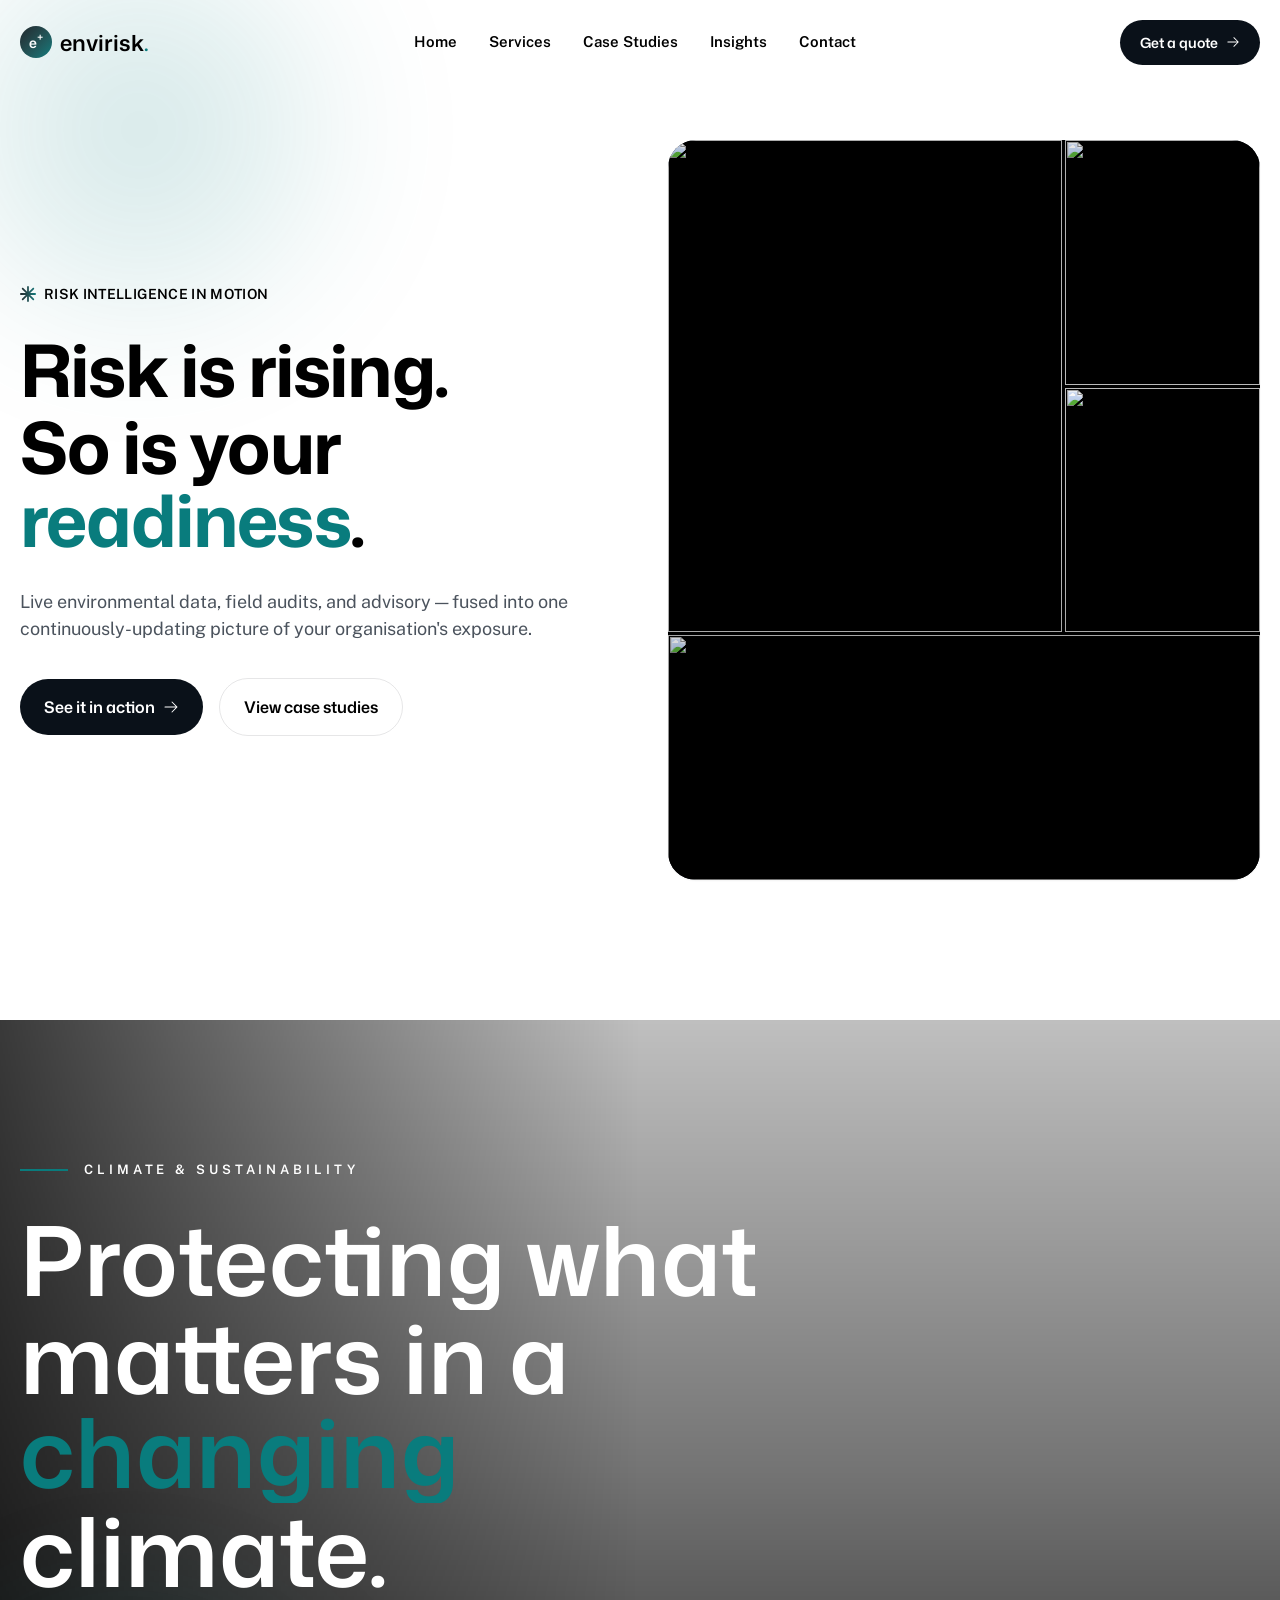
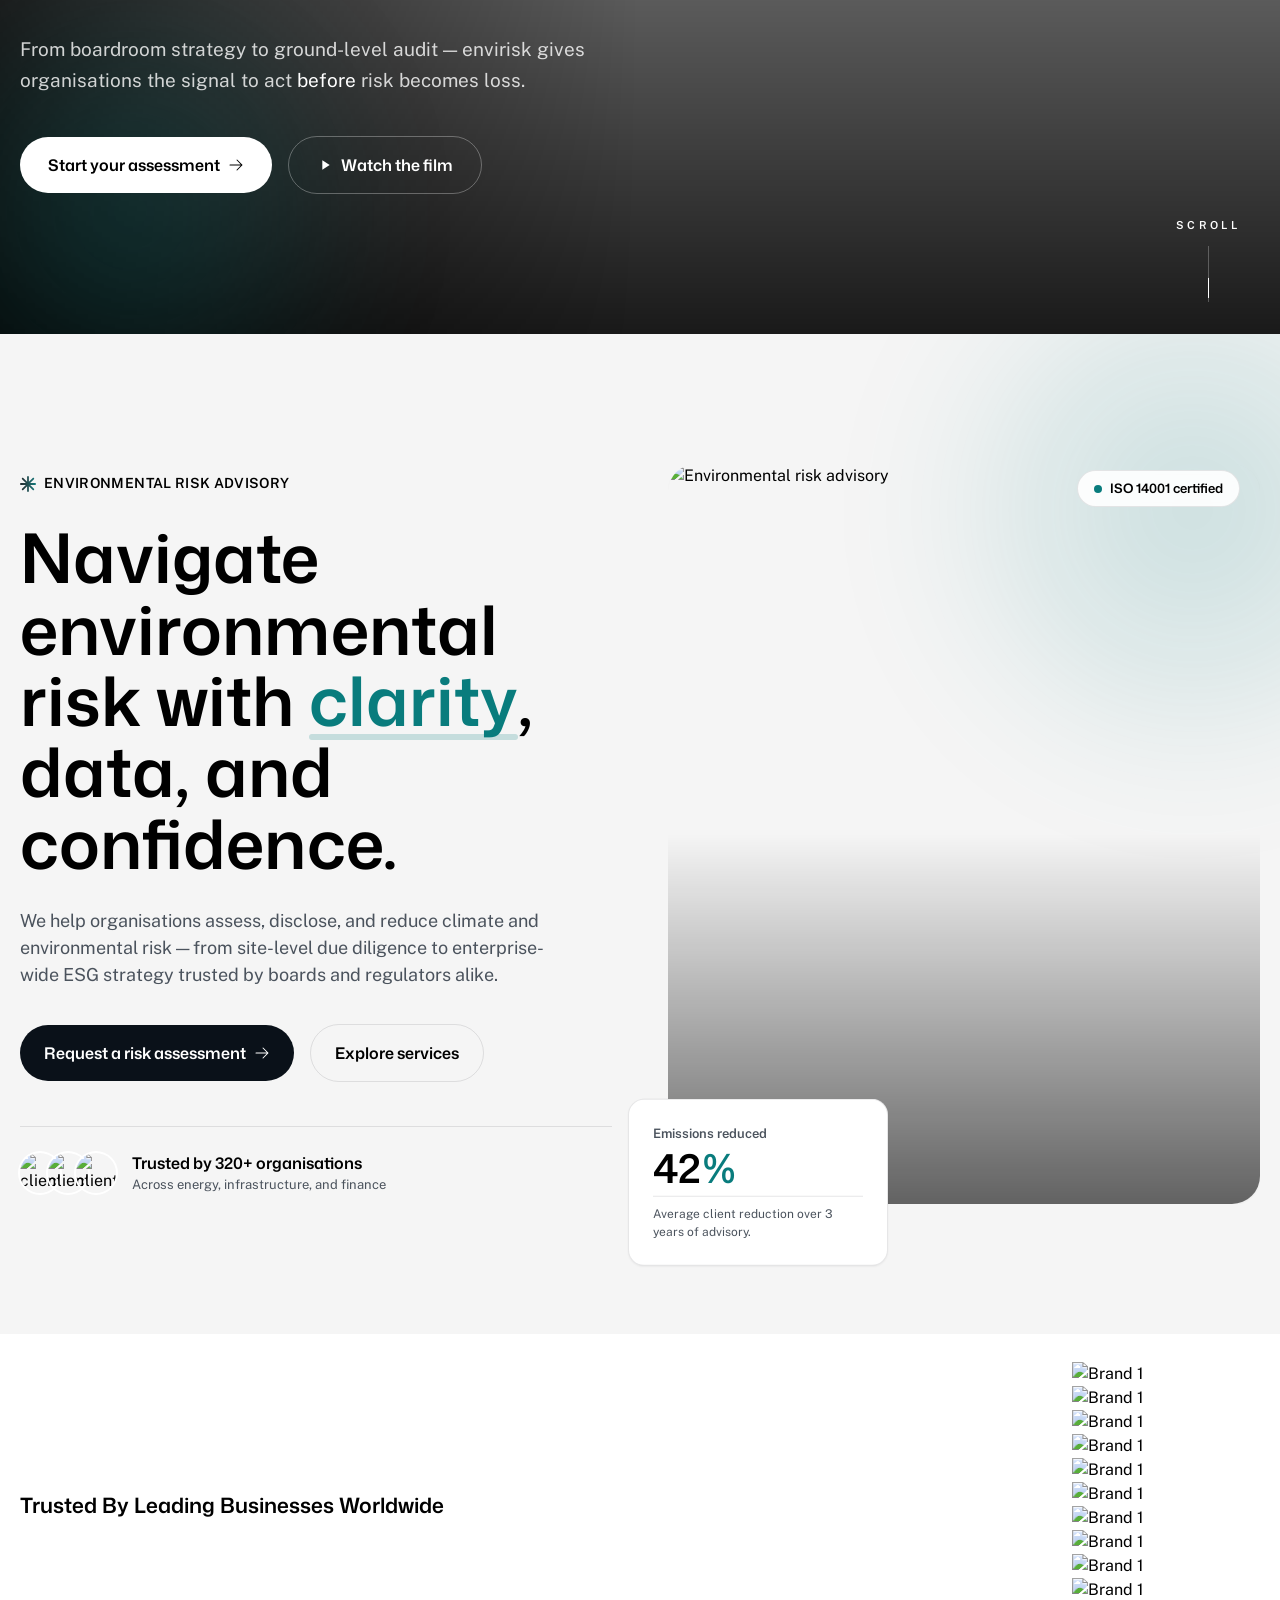
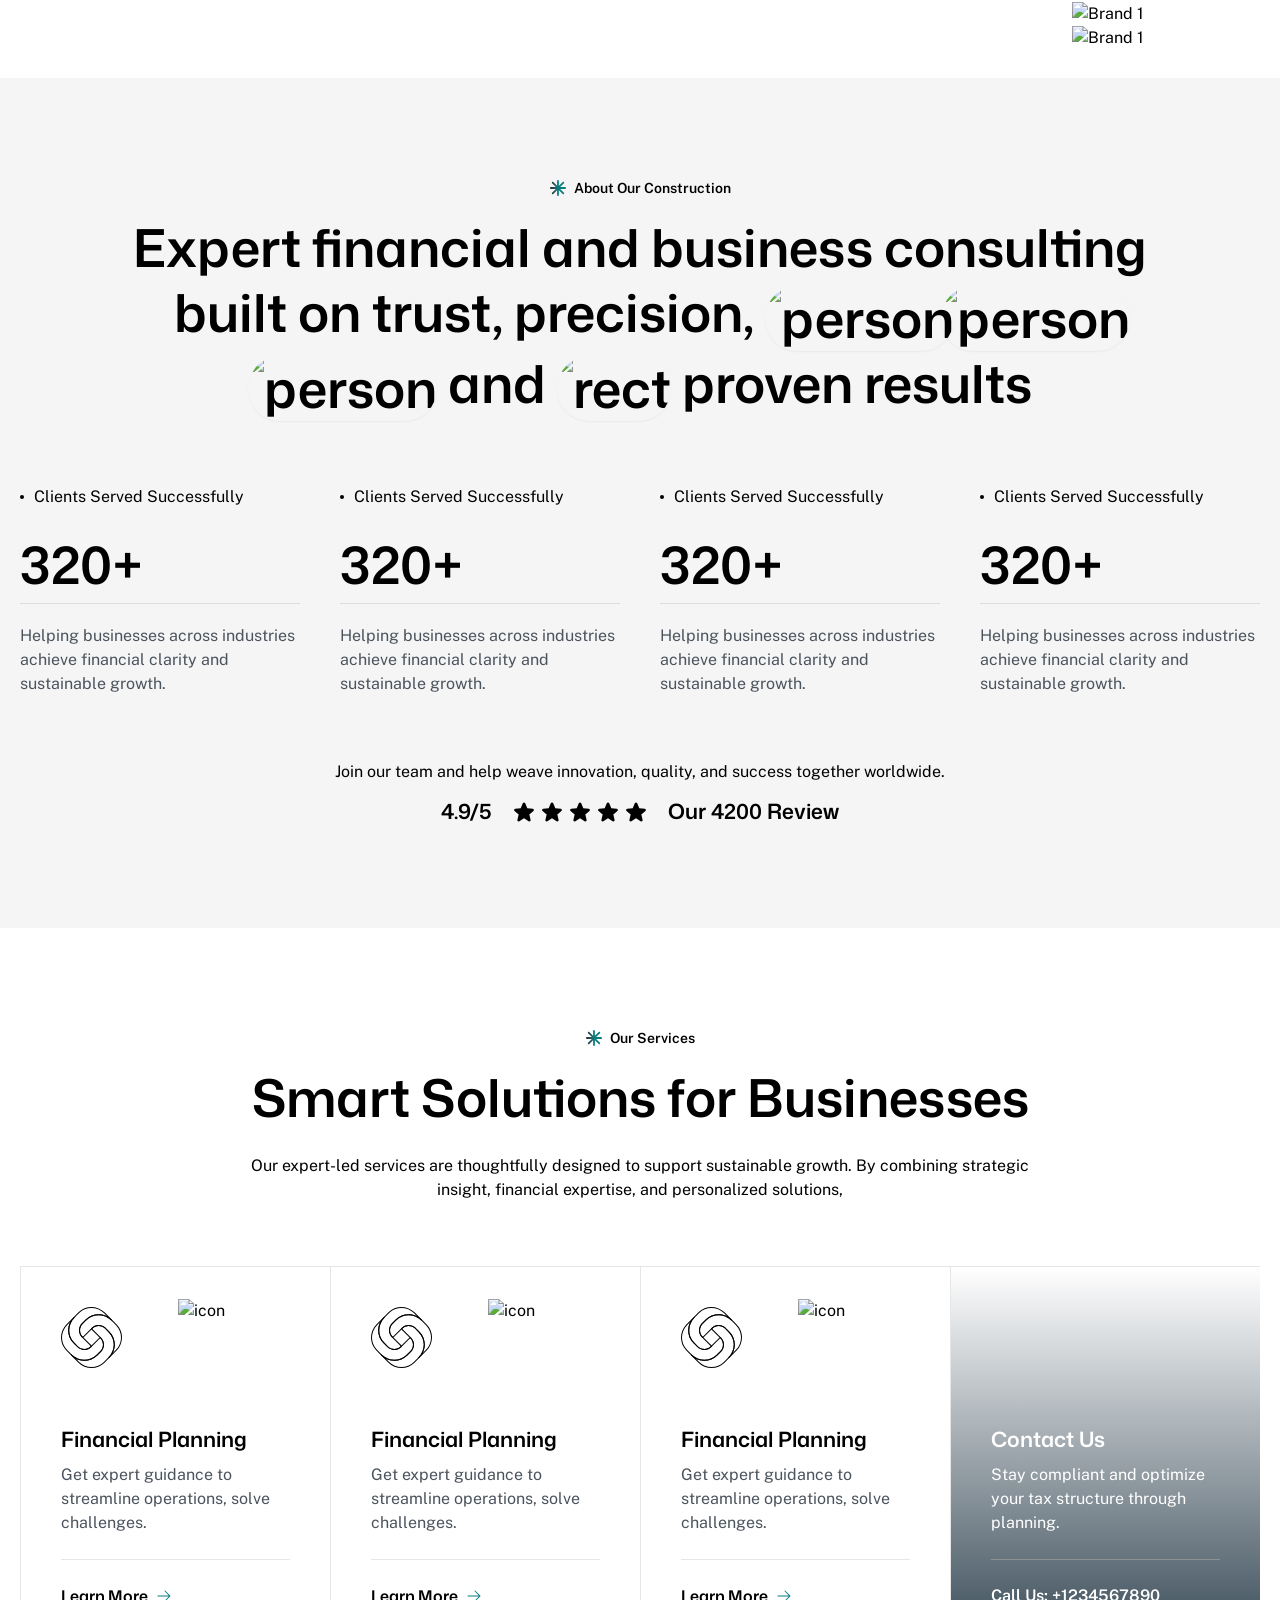
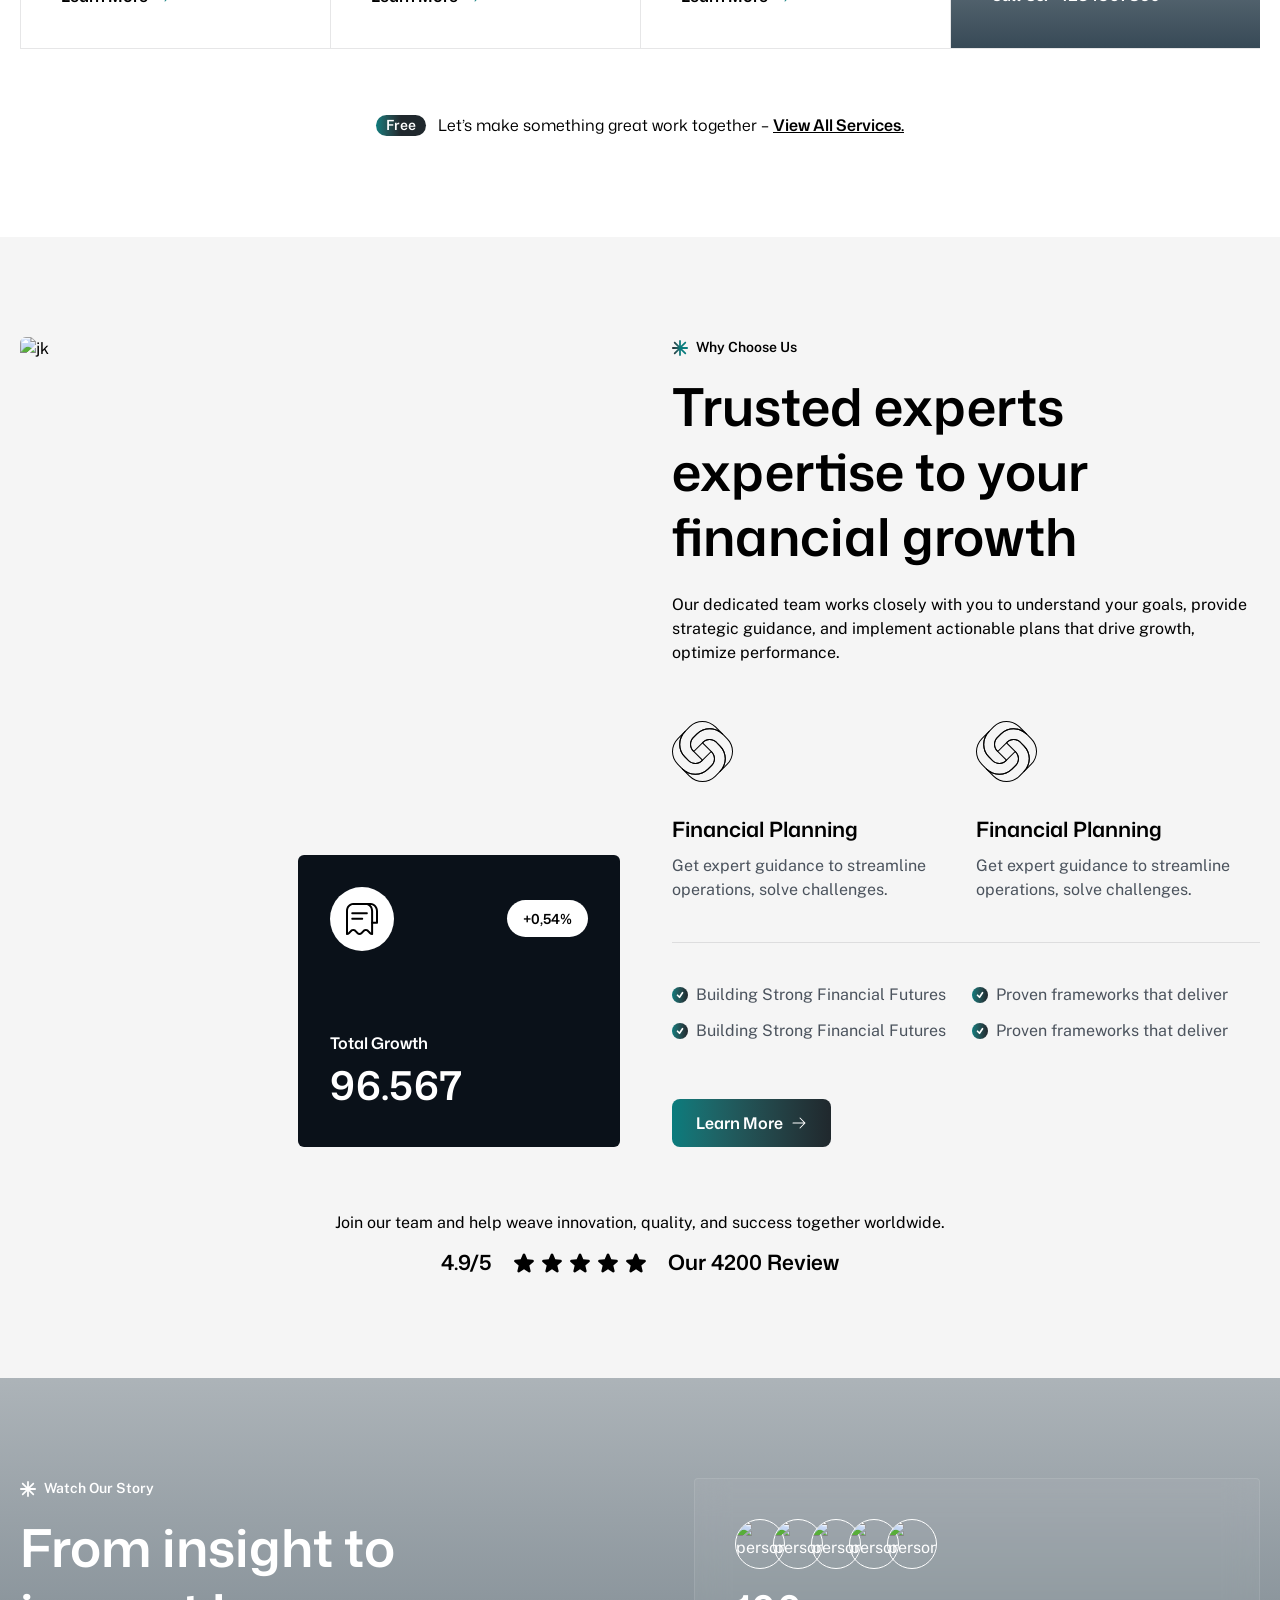
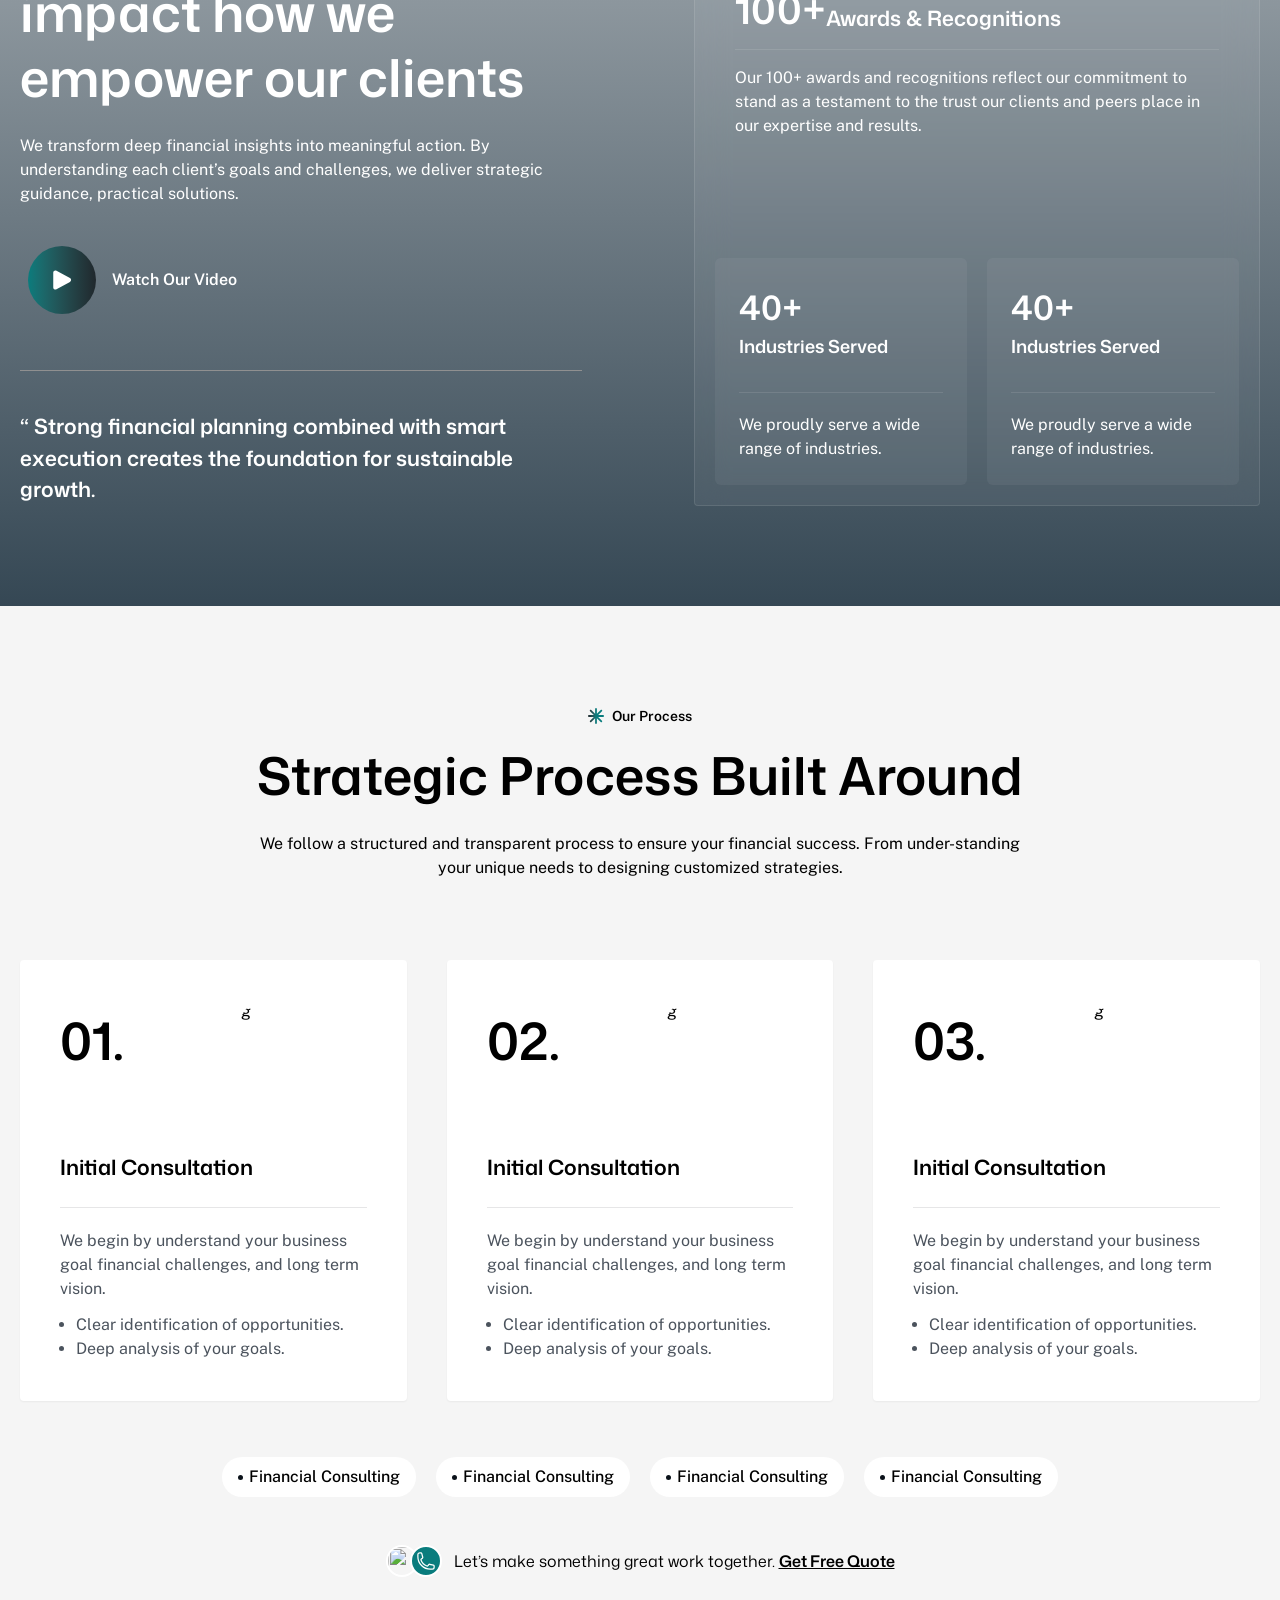
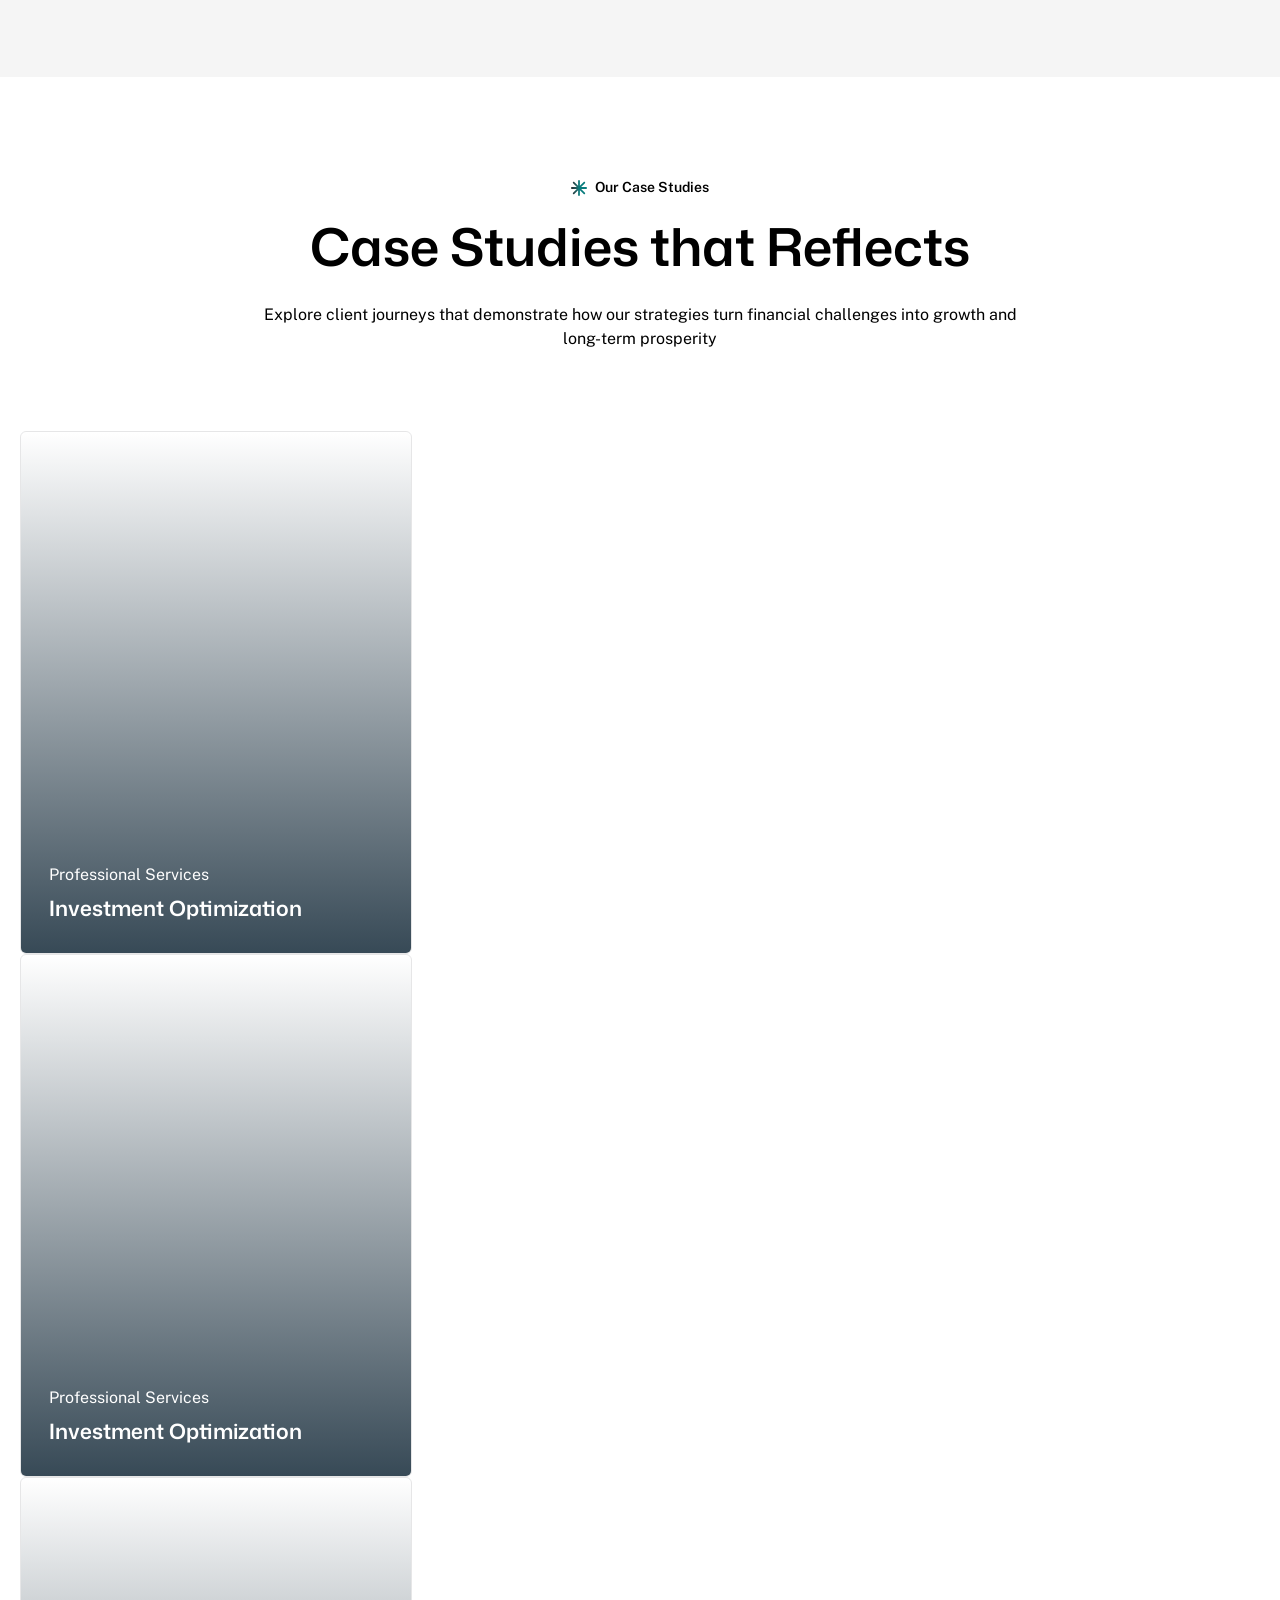
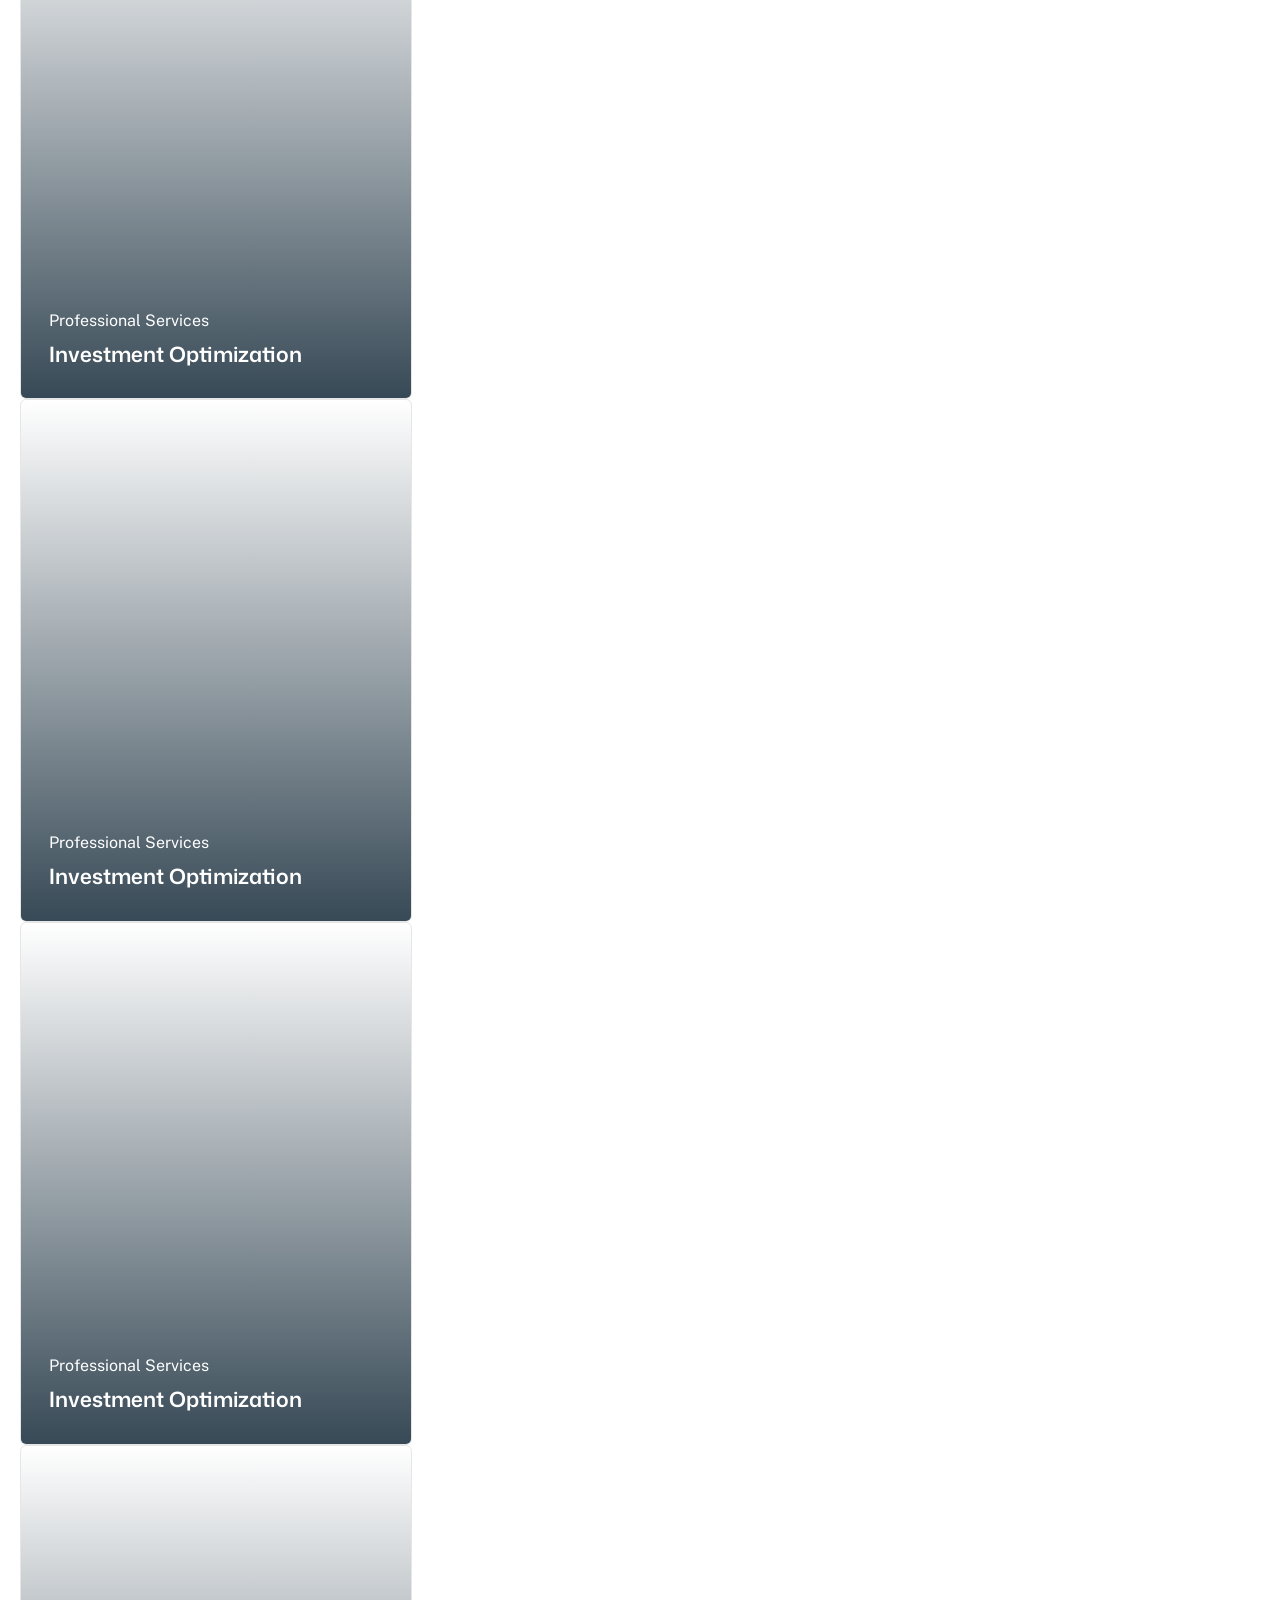
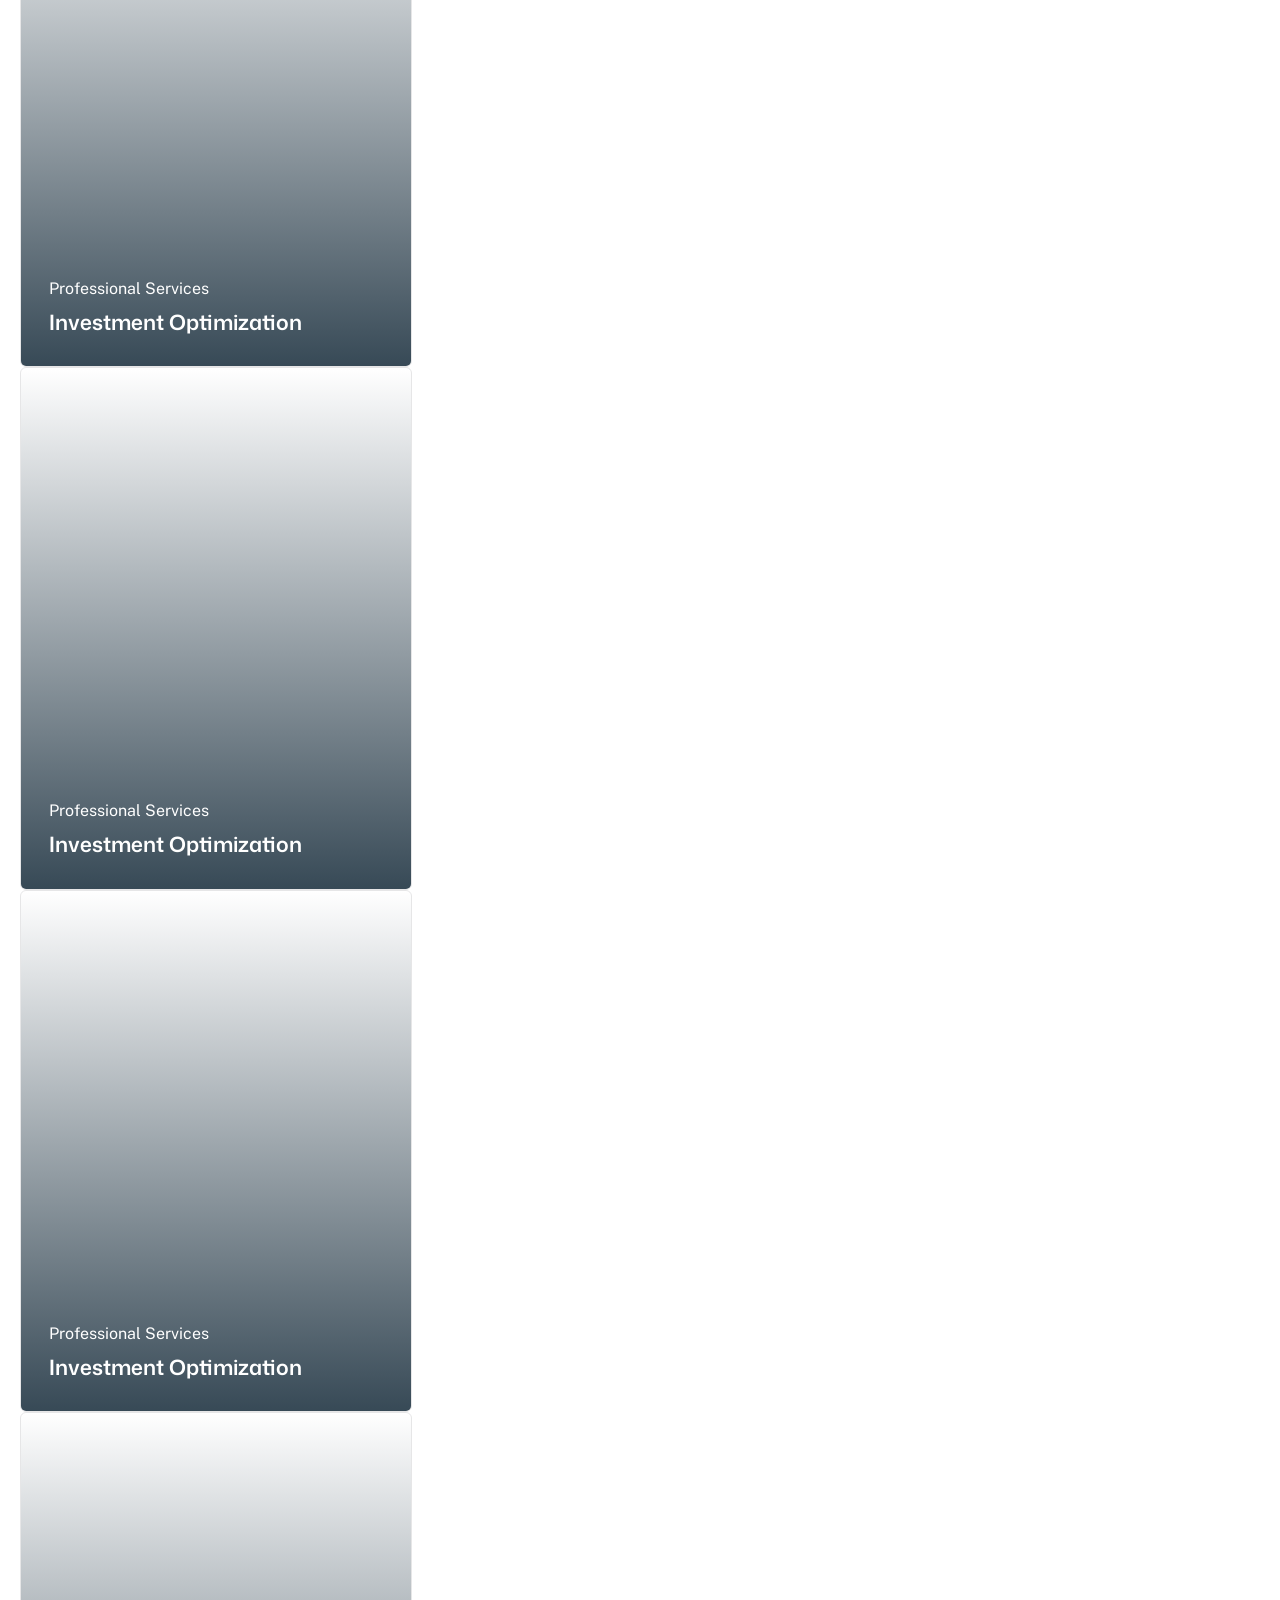
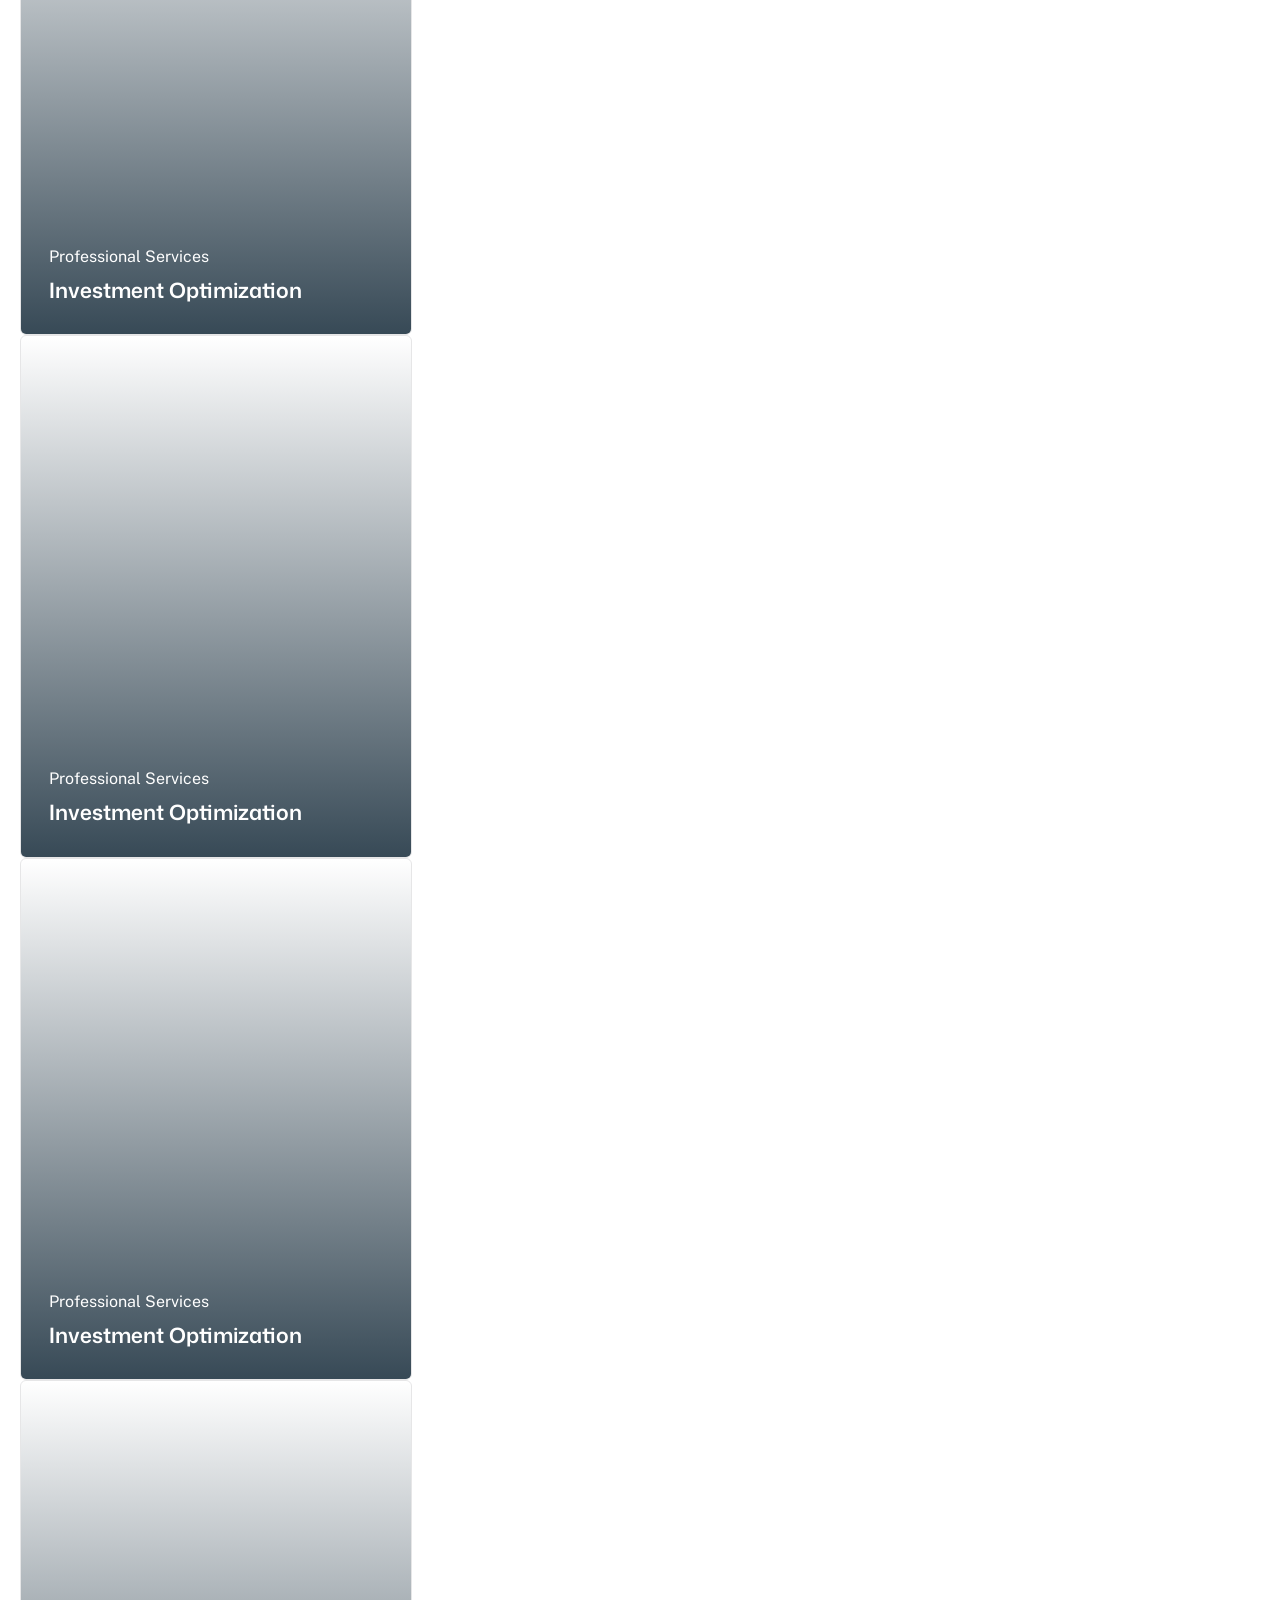
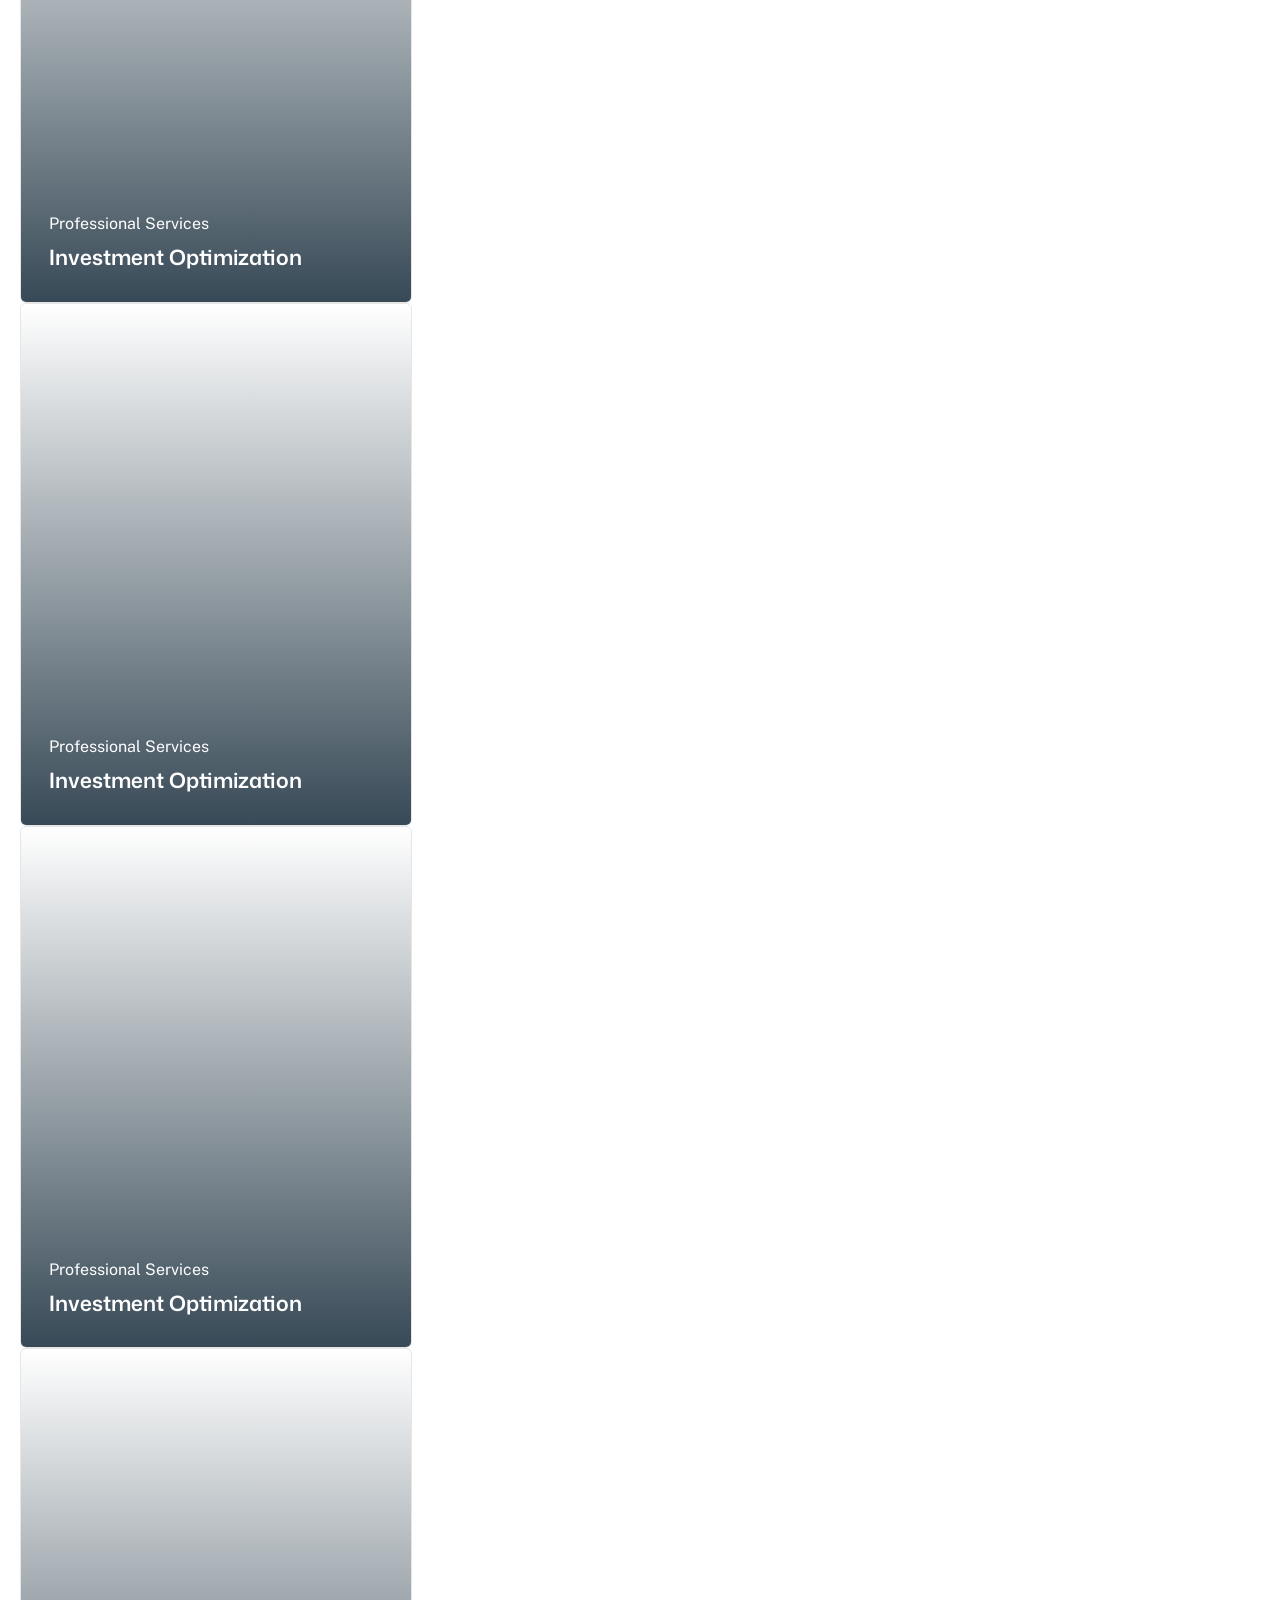
==== commit 4e964561: "adding hero sections" ====
--- a/index.html
+++ b/index.html
@@ -7,8 +7,477 @@
   <link href="output.css" rel="stylesheet">
   <link rel="stylesheet" href="https://cdn.jsdelivr.net/npm/@splidejs/splide@4/dist/css/splide-core.min.css">
   <script defer src="https://cdn.jsdelivr.net/npm/alpinejs@3.x.x/dist/cdn.min.js"></script>
+  <!-- GSAP (core only, no premium plugins) -->
+  <script src="https://cdn.jsdelivr.net/npm/gsap@3.12.5/dist/gsap.min.js"></script>
 </head>
 <body class="">
+
+  <!-- ============================================================= -->
+  <!-- Header / Nav                                                  -->
+  <!-- ============================================================= -->
+  <header
+    x-data="{ open: false, scrolled: false }"
+    x-init="window.addEventListener('scroll', () => scrolled = window.scrollY > 10)"
+    :class="scrolled ? 'bg-bgc-1/90 backdrop-blur border-b border-bdc-1' : 'bg-transparent border-b border-transparent'"
+    class="fixed top-0 inset-x-0 z-50 transition-colors duration-300"
+  >
+    <div class="container">
+      <div class="flex items-center justify-between h-[72px] lg:h-[84px]">
+
+        <!-- Logo -->
+        <a href="index.html" class="flex items-center gap-2 font-mona font-semibold text-[20px] lg:text-[22px]">
+          <span class="
+            inline-flex items-center justify-center w-8 h-8 rounded-full
+            bg-gradient-to-br from-[var(--color-icc-1)] to-[var(--color-icc-2)]
+            text-fnc-3 text-[14px]
+          ">
+            e<sup>+</sup>
+          </span>
+          <span>envirisk<span class="text-fnc-4">.</span></span>
+        </a>
+
+        <!-- Desktop menu -->
+        <nav class="hidden lg:flex items-center gap-8">
+          <a href="index.html"        class="text-[15px] font-semibold hover:text-fnc-4">Home</a>
+          <a href="services.html"     class="text-[15px] font-semibold hover:text-fnc-4">Services</a>
+          <a href="cases.html"        class="text-[15px] font-semibold hover:text-fnc-4">Case Studies</a>
+          <a href="blog.html"         class="text-[15px] font-semibold hover:text-fnc-4">Insights</a>
+          <a href="#contact"          class="text-[15px] font-semibold hover:text-fnc-4">Contact</a>
+        </nav>
+
+        <!-- Right actions -->
+        <div class="flex items-center gap-3">
+          <a
+            href="#contact"
+            class="
+              hidden md:inline-flex items-center gap-2
+              bg-bgc-3 text-fnc-3 font-semibold font-mona text-[14px]
+              px-5 py-3 rounded-full
+              hover:bg-fnc-4 transition-colors duration-300
+            "
+          >
+            Get a quote
+            <svg xmlns="http://www.w3.org/2000/svg" viewBox="0 0 24 24" fill="currentColor" class="w-3.5 h-3.5">
+              <path fill-rule="evenodd" d="M12.97 3.97a.75.75 0 0 1 1.06 0l7.5 7.5a.75.75 0 0 1 0 1.06l-7.5 7.5a.75.75 0 1 1-1.06-1.06l6.22-6.22H3a.75.75 0 0 1 0-1.5h16.19l-6.22-6.22a.75.75 0 0 1 0-1.06Z" clip-rule="evenodd" />
+            </svg>
+          </a>
+
+          <!-- Mobile toggle -->
+          <button
+            @click="open = !open"
+            class="lg:hidden inline-flex items-center justify-center w-10 h-10 rounded-full border border-bdc-1"
+            aria-label="Toggle menu"
+          >
+            <svg x-show="!open"       xmlns="http://www.w3.org/2000/svg" viewBox="0 0 24 24" fill="currentColor" class="w-5 h-5"><path d="M3 6h18v2H3zM3 11h18v2H3zM3 16h18v2H3z"/></svg>
+            <svg x-show="open" x-cloak xmlns="http://www.w3.org/2000/svg" viewBox="0 0 24 24" fill="currentColor" class="w-5 h-5"><path d="M6.225 4.811 4.811 6.225 10.586 12l-5.775 5.775 1.414 1.414L12 13.414l5.775 5.775 1.414-1.414L13.414 12l5.775-5.775-1.414-1.414L12 10.586z"/></svg>
+          </button>
+        </div>
+      </div>
+
+      <!-- Mobile menu -->
+      <div
+        x-show="open" x-cloak
+        x-transition.opacity
+        class="lg:hidden pb-6 flex flex-col gap-4 border-t border-bdc-1 pt-5"
+      >
+        <a href="index.html"    class="text-[16px] font-semibold">Home</a>
+        <a href="services.html" class="text-[16px] font-semibold">Services</a>
+        <a href="cases.html"    class="text-[16px] font-semibold">Case Studies</a>
+        <a href="blog.html"     class="text-[16px] font-semibold">Insights</a>
+        <a href="#contact"      class="text-[16px] font-semibold">Contact</a>
+        <a
+          href="#contact"
+          class="
+            inline-flex items-center justify-center gap-2 mt-2
+            bg-bgc-3 text-fnc-3 font-semibold font-mona
+            px-5 py-3 rounded-full w-full
+          "
+        >
+          Get a quote
+        </a>
+      </div>
+    </div>
+  </header>
+
+  <!-- ============================================================= -->
+  <!-- Hero 3 — Split layout + image slideshow (match-cut)           -->
+  <!-- ============================================================= -->
+  <section id="hero3" class="relative bg-bgc-1 overflow-hidden">
+
+    <div
+      aria-hidden="true"
+      data-hero3="glow"
+      class="
+        pointer-events-none absolute -top-40 -left-40 w-[520px] h-[520px]
+        rounded-full blur-3xl opacity-20
+        bg-[radial-gradient(circle,_var(--color-icc-2)_0%,_transparent_70%)]
+      "
+    ></div>
+
+    <div class="container relative">
+      <div class="grid grid-cols-1 lg:grid-cols-12 gap-10 lg:gap-14 items-center py-[70px] md:py-[100px] lg:py-[140px]">
+
+        <!-- Left: copy -->
+        <div class="lg:col-span-6 flex flex-col gap-5 lg:gap-7">
+          <p
+            data-hero3="eyebrow"
+            class="
+              inline-flex items-center relative pl-6 before:content-[''] before:absolute
+              before:left-0 before:top-1/2 before:-translate-y-1/2
+              before:w-4 before:h-4 before:bg-gradient-to-r
+              before:from-[var(--color-icc-1)]
+              before:to-[var(--color-icc-2)]
+              before:[mask-image:url(assets/images/claude.svg)]
+              before:[mask-repeat:no-repeat]
+              text-[14px] font-semibold uppercase tracking-wide
+            "
+          >
+            Risk Intelligence in Motion
+          </p>
+
+          <h1 class="font-mona font-bold text-[38px] md:text-[58px] lg:text-[72px] !leading-[1.02] tracking-tight">
+            <span class="block overflow-hidden pb-[0.05em]">
+              <span data-hero3="line" class="block will-change-transform">Risk is rising.</span>
+            </span>
+            <span class="block overflow-hidden pb-[0.05em]">
+              <span data-hero3="line" class="block will-change-transform">
+                So is your <span class="text-fnc-4">readiness</span>.
+              </span>
+            </span>
+          </h1>
+
+          <p data-hero3="sub" class="text-[16px] md:text-[18px] text-fnc-2 max-w-[560px]">
+            Live environmental data, field audits, and advisory — fused into
+            one continuously-updating picture of your organisation's exposure.
+          </p>
+
+          <div data-hero3="ctas" class="flex flex-wrap items-center gap-3 md:gap-4 mt-2">
+            <a
+              href="#contact"
+              class="
+                inline-flex items-center justify-center gap-2
+                bg-bgc-3 text-fnc-3 font-semibold font-mona
+                px-6 py-4 rounded-full
+                hover:bg-fnc-4 transition-colors duration-300
+              "
+            >
+              See it in action
+              <svg xmlns="http://www.w3.org/2000/svg" viewBox="0 0 24 24" fill="currentColor" class="w-4 h-4">
+                <path fill-rule="evenodd" d="M12.97 3.97a.75.75 0 0 1 1.06 0l7.5 7.5a.75.75 0 0 1 0 1.06l-7.5 7.5a.75.75 0 1 1-1.06-1.06l6.22-6.22H3a.75.75 0 0 1 0-1.5h16.19l-6.22-6.22a.75.75 0 0 1 0-1.06Z" clip-rule="evenodd" />
+              </svg>
+            </a>
+            <a
+              href="cases.html"
+              class="
+                inline-flex items-center justify-center gap-2
+                font-semibold font-mona px-6 py-4 rounded-full
+                border border-bdc-1 hover:border-fnc-1 transition-colors duration-300
+              "
+            >
+              View case studies
+            </a>
+          </div>
+        </div>
+
+        <!-- Right: image slideshow -->
+        <div class="lg:col-span-6 relative">
+          <div
+            data-hero3="slideshow"
+            class="relative aspect-[4/5] w-full rounded-[28px] overflow-hidden shadow-xs bg-bgc-3"
+          >
+            <img   data-hero3="media" data-type="image" src="https://picsum.photos/seed/env-m1/900/1100" alt="" class="absolute inset-0 w-full h-full object-cover opacity-0">
+            <img   data-hero3="media" data-type="image" src="https://picsum.photos/seed/env-m2/900/1100" alt="" class="absolute inset-0 w-full h-full object-cover opacity-0">
+            <img data-hero3="media" data-type="motion"
+              src="https://upload.wikimedia.org/wikipedia/commons/2/2c/Rotating_earth_%28large%29.gif"
+              alt="" class="absolute inset-0 w-full h-full object-cover opacity-0">
+            <img   data-hero3="media" data-type="image" src="https://picsum.photos/seed/env-m3/900/1100" alt="" class="absolute inset-0 w-full h-full object-cover opacity-0">
+            <img   data-hero3="media" data-type="image" src="https://picsum.photos/seed/env-m4/900/1100" alt="" class="absolute inset-0 w-full h-full object-cover opacity-0">
+            <img data-hero3="media" data-type="motion"
+              src="https://upload.wikimedia.org/wikipedia/commons/2/2c/Rotating_earth_%28large%29.gif"
+              alt="" class="absolute inset-0 w-full h-full object-cover opacity-0 bg-black saturate-150 hue-rotate-30">
+            <img   data-hero3="media" data-type="image" src="https://picsum.photos/seed/env-m5/900/1100" alt="" class="absolute inset-0 w-full h-full object-cover opacity-0">
+
+            <!-- Collage A: 2x2 grid -->
+            <div data-hero3="collage" class="absolute inset-0 grid grid-cols-2 grid-rows-2 gap-[3px] opacity-0 bg-black">
+              <img data-hero3="collage-tile" src="https://picsum.photos/seed/env-c1/600/700" alt="" class="w-full h-full object-cover">
+              <img data-hero3="collage-tile" src="https://picsum.photos/seed/env-c2/600/700" alt="" class="w-full h-full object-cover">
+              <img data-hero3="collage-tile" src="https://picsum.photos/seed/env-c3/600/700" alt="" class="w-full h-full object-cover">
+              <img data-hero3="collage-tile" src="https://picsum.photos/seed/env-c4/600/700" alt="" class="w-full h-full object-cover">
+            </div>
+
+            <!-- Collage B: 1 large + 3 stacked -->
+            <div data-hero3="collage" class="absolute inset-0 grid grid-cols-3 grid-rows-3 gap-[3px] opacity-0 bg-black">
+              <img data-hero3="collage-tile" src="https://picsum.photos/seed/env-c5/900/1100" alt="" class="w-full h-full object-cover col-span-2 row-span-2">
+              <img data-hero3="collage-tile" src="https://picsum.photos/seed/env-c6/500/500" alt="" class="w-full h-full object-cover">
+              <img data-hero3="collage-tile" src="https://picsum.photos/seed/env-c7/500/500" alt="" class="w-full h-full object-cover">
+              <img data-hero3="collage-tile" src="https://picsum.photos/seed/env-c8/900/500" alt="" class="w-full h-full object-cover col-span-3">
+            </div>
+
+            <!-- subtle gradient for atmosphere -->
+            <div aria-hidden="true" class="absolute inset-0 pointer-events-none bg-gradient-to-t from-black/40 via-transparent to-black/10"></div>
+          </div>
+        </div>
+
+      </div>
+    </div>
+  </section>
+
+  <!-- ============================================================= -->
+  <!-- Hero 2 — Full-bleed Background                                -->
+  <!-- ============================================================= -->
+  <section id="hero2" class="relative w-full min-h-[85vh] md:min-h-[95vh] lg:min-h-screen overflow-hidden flex items-center">
+
+    <!-- Background image (ken-burns animated) -->
+    <div data-hero2="bg" class="absolute inset-0 will-change-transform">
+      <img
+        src="https://picsum.photos/seed/envirisk-bg/1920/1200"
+        alt=""
+        class="w-full h-full object-cover"
+      >
+    </div>
+
+    <!-- Dark gradient overlays for legibility -->
+    <div aria-hidden="true" class="absolute inset-0 bg-gradient-to-t from-black/90 via-black/55 to-black/25"></div>
+    <div aria-hidden="true" class="absolute inset-0 bg-gradient-to-r from-black/70 via-transparent to-transparent"></div>
+
+    <!-- Teal accent glow -->
+    <div
+      aria-hidden="true"
+      data-hero2="glow"
+      class="
+        pointer-events-none absolute -bottom-40 -left-40 w-[520px] h-[520px]
+        rounded-full blur-3xl opacity-30
+        bg-[radial-gradient(circle,_var(--color-icc-2)_0%,_transparent_70%)]
+      "
+    ></div>
+
+
+    <!-- Bottom-right scroll indicator -->
+    <div
+      data-hero2="scroll"
+      class="absolute bottom-8 right-6 md:right-10 z-10 hidden md:flex flex-col items-center gap-3 text-fnc-3"
+    >
+      <span class="text-[11px] uppercase tracking-[0.3em] font-semibold">Scroll</span>
+      <span class="relative block w-[1px] h-14 bg-white/25 overflow-hidden">
+        <span
+          data-hero2="scroll-bar"
+          class="absolute inset-x-0 top-0 h-5 bg-fnc-3"
+        ></span>
+      </span>
+    </div>
+
+    <!-- Content -->
+    <div class="container relative z-10 text-fnc-3 py-[120px] md:py-[140px]">
+      <div class="max-w-[960px] flex flex-col gap-6 md:gap-8">
+
+        <!-- Eyebrow with drawing line -->
+        <p class="inline-flex items-center gap-4 text-[12px] md:text-[13px] uppercase tracking-[0.3em] font-semibold">
+          <span data-hero2="eyebrow-line" class="block w-12 h-[2px] bg-fnc-4 origin-left"></span>
+          <span data-hero2="eyebrow-text">Climate &amp; Sustainability</span>
+        </p>
+
+        <!-- Headline with line-mask reveal -->
+        <h1 class="font-mona font-semibold text-[44px] md:text-[72px] lg:text-[96px] !leading-[0.98]">
+          <span class="block overflow-hidden pb-[0.05em]">
+            <span data-hero2="line" class="block will-change-transform">Protecting what</span>
+          </span>
+          <span class="block overflow-hidden pb-[0.05em]">
+            <span data-hero2="line" class="block will-change-transform">
+              matters in a <span class="text-fnc-4">changing</span>
+            </span>
+          </span>
+          <span class="block overflow-hidden pb-[0.05em]">
+            <span data-hero2="line" class="block will-change-transform">climate.</span>
+          </span>
+        </h1>
+
+        <!-- Sub -->
+        <p data-hero2="sub" class="text-[16px] md:text-[19px] text-white/80 max-w-[620px] leading-relaxed">
+          From boardroom strategy to ground-level audit — envirisk gives
+          organisations the signal to act <em class="not-italic text-fnc-3">before</em>
+          risk becomes loss.
+        </p>
+
+        <!-- CTAs -->
+        <div data-hero2="ctas" class="flex flex-wrap items-center gap-3 md:gap-4 mt-2">
+          <a
+            href="#contact"
+            class="
+              inline-flex items-center justify-center gap-2
+              bg-fnc-3 text-fnc-1 font-semibold font-mona
+              px-7 py-4 rounded-full
+              hover:bg-fnc-4 hover:text-fnc-3 transition-colors duration-300
+            "
+          >
+            Start your assessment
+            <svg xmlns="http://www.w3.org/2000/svg" viewBox="0 0 24 24" fill="currentColor" class="w-4 h-4">
+              <path fill-rule="evenodd" d="M12.97 3.97a.75.75 0 0 1 1.06 0l7.5 7.5a.75.75 0 0 1 0 1.06l-7.5 7.5a.75.75 0 1 1-1.06-1.06l6.22-6.22H3a.75.75 0 0 1 0-1.5h16.19l-6.22-6.22a.75.75 0 0 1 0-1.06Z" clip-rule="evenodd" />
+            </svg>
+          </a>
+          <a
+            href="#"
+            class="
+              inline-flex items-center justify-center gap-2
+              text-fnc-3 font-semibold font-mona
+              px-7 py-4 rounded-full border border-white/30
+              hover:bg-white/10 transition-colors duration-300
+            "
+          >
+            <svg xmlns="http://www.w3.org/2000/svg" viewBox="0 0 24 24" fill="currentColor" class="w-4 h-4">
+              <path d="M8 5v14l11-7z"/>
+            </svg>
+            Watch the film
+          </a>
+        </div>
+      </div>
+    </div>
+  </section>
+
+  <!-- ============================================================= -->
+  <!-- Hero Section                                                  -->
+  <!-- ============================================================= -->
+  <section id="hero" class="relative bg-bgc-2 overflow-hidden">
+    <!-- soft teal glow backdrop -->
+    <div
+      aria-hidden="true"
+      data-hero="glow"
+      class="
+        pointer-events-none absolute -top-40 -right-40 w-[600px] h-[600px]
+        rounded-full blur-3xl opacity-20
+        bg-[radial-gradient(circle,_var(--color-icc-2)_0%,_transparent_70%)]
+      "
+    ></div>
+
+    <div class="container relative">
+      <div class="grid grid-cols-1 lg:grid-cols-12 gap-10 lg:gap-14 items-center py-[60px] md:py-[90px] lg:py-[130px]">
+
+        <!-- Left: copy -->
+        <div class="lg:col-span-6 flex flex-col gap-5 lg:gap-7">
+          <!-- eyebrow -->
+          <p
+            data-hero="eyebrow"
+            class="
+              inline-flex items-center relative pl-6 before:content-[''] before:absolute
+              before:left-0 before:top-1/2 before:-translate-y-1/2
+              before:w-4 before:h-4 before:bg-gradient-to-r
+              before:from-[var(--color-icc-1)]
+              before:to-[var(--color-icc-2)]
+              before:[mask-image:url(assets/images/claude.svg)]
+              before:[mask-repeat:no-repeat]
+              text-[14px] font-semibold uppercase tracking-wide
+            "
+          >
+            Environmental Risk Advisory
+          </p>
+
+          <!-- headline -->
+          <h1 data-hero="headline" class="text-[36px] md:text-[54px] lg:text-[68px] font-mona font-semibold !leading-[1.05]">
+            Navigate environmental risk with
+            <span class="text-fnc-4 relative inline-block">
+              clarity
+              <span
+                aria-hidden="true"
+                data-hero="underline"
+                class="absolute left-0 -bottom-1 w-full h-[6px] bg-fnc-4/20 rounded-full origin-left"
+              ></span>
+            </span>,
+            data, and confidence.
+          </h1>
+
+          <!-- sub -->
+          <p data-hero="sub" class="text-[16px] md:text-[18px] text-fnc-2 max-w-[560px]">
+            We help organisations assess, disclose, and reduce climate and
+            environmental risk — from site-level due diligence to enterprise-wide
+            ESG strategy trusted by boards and regulators alike.
+          </p>
+
+          <!-- CTAs -->
+          <div data-hero="ctas" class="flex flex-wrap items-center gap-3 md:gap-4 mt-2">
+            <a
+              href="#contact"
+              class="
+                inline-flex items-center justify-center gap-2
+                bg-bgc-3 text-fnc-3 font-semibold font-mona
+                px-6 py-4 rounded-full
+                hover:bg-fnc-4 transition-colors duration-300
+              "
+            >
+              Request a risk assessment
+              <svg xmlns="http://www.w3.org/2000/svg" viewBox="0 0 24 24" fill="currentColor" class="w-4 h-4">
+                <path fill-rule="evenodd" d="M12.97 3.97a.75.75 0 0 1 1.06 0l7.5 7.5a.75.75 0 0 1 0 1.06l-7.5 7.5a.75.75 0 1 1-1.06-1.06l6.22-6.22H3a.75.75 0 0 1 0-1.5h16.19l-6.22-6.22a.75.75 0 0 1 0-1.06Z" clip-rule="evenodd" />
+              </svg>
+            </a>
+            <a
+              href="services.html"
+              class="
+                inline-flex items-center justify-center gap-2
+                font-semibold font-mona px-6 py-4 rounded-full
+                border border-bdc-1 hover:border-fnc-1 transition-colors duration-300
+              "
+            >
+              Explore services
+            </a>
+          </div>
+
+          <!-- trust row -->
+          <div data-hero="trust" class="flex items-center gap-4 mt-4 pt-6 border-t border-bdc-1">
+            <div class="flex -space-x-3">
+              <img class="w-10 h-10 rounded-full ring-2 ring-white object-cover"
+                src="https://demo.awaikenthemes.com/optive/wp-content/uploads/2026/01/author-1.jpg" alt="client">
+              <img class="w-10 h-10 rounded-full ring-2 ring-white object-cover"
+                src="https://demo.awaikenthemes.com/optive/wp-content/uploads/2026/01/author-1.jpg" alt="client">
+              <img class="w-10 h-10 rounded-full ring-2 ring-white object-cover"
+                src="https://demo.awaikenthemes.com/optive/wp-content/uploads/2026/01/author-1.jpg" alt="client">
+            </div>
+            <div>
+              <p class="font-mona font-semibold text-[16px]">Trusted by 320+ organisations</p>
+              <p class="text-[13px] text-fnc-2">Across energy, infrastructure, and finance</p>
+            </div>
+          </div>
+        </div>
+
+        <!-- Right: visual -->
+        <div class="lg:col-span-6 relative">
+          <div data-hero="visual" class="relative aspect-[4/5] w-full rounded-[28px] overflow-hidden shadow-xs">
+            <img
+              src="https://picsum.photos/seed/envirisk-hero/900/1100"
+              alt="Environmental risk advisory"
+              class="absolute inset-0 w-full h-full object-cover"
+            >
+            <!-- darken gradient for floating card legibility -->
+            <div class="absolute inset-0 bg-gradient-to-t from-bgc-4/60 via-transparent to-transparent"></div>
+          </div>
+
+          <!-- Floating stat card (bottom-left of image) -->
+          <div data-hero="stat-card" class="
+            absolute -bottom-6 left-4 md:-left-6 lg:-left-10
+            bg-bgc-1 rounded-2xl shadow-xs border border-bdc-1
+            p-5 md:p-6 w-[240px] md:w-[260px]
+          ">
+            <p class="text-[13px] text-fnc-2 font-semibold">Emissions reduced</p>
+            <h3 class="text-[34px] md:text-[40px] font-mona font-semibold !leading-none mt-1">
+              42<span class="text-fnc-4">%</span>
+            </h3>
+            <p class="text-[12px] text-fnc-2 mt-2 pt-2 border-t border-bdc-1">
+              Average client reduction over 3 years of advisory.
+            </p>
+          </div>
+
+          <!-- Floating badge (top-right) -->
+          <div data-hero="badge" class="
+            hidden md:flex absolute top-5 right-5 items-center gap-2
+            bg-bgc-1/90 backdrop-blur rounded-full px-4 py-2
+            border border-bdc-1
+          ">
+            <span class="w-2 h-2 rounded-full bg-fnc-4 animate-pulse"></span>
+            <span class="text-[13px] font-semibold font-mona">ISO 14001 certified</span>
+          </div>
+        </div>
+
+      </div>
+    </div>
+  </section>
+
   <section class="bg-bgc-1 py-7 shadow-xs">
     <div class="container mx-auto flex flex-col md:flex-row justify-between items-center gap-3 lg:gap-4 xl:gap-5">
         <p class="w-full md:w-auto md:max-w-6/12 font-mona text-center md:text-left text-base md:text-[18px] lg:text-[21px] font-semibold">
@@ -2437,5 +2906,8 @@
       interval: 3000,
     }).mount();
   </script>
+
+  <!-- Hero animations (GSAP timelines — see assets/scripts/main.js) -->
+  <script defer src="assets/scripts/main.js"></script>
 </body>
 </html>
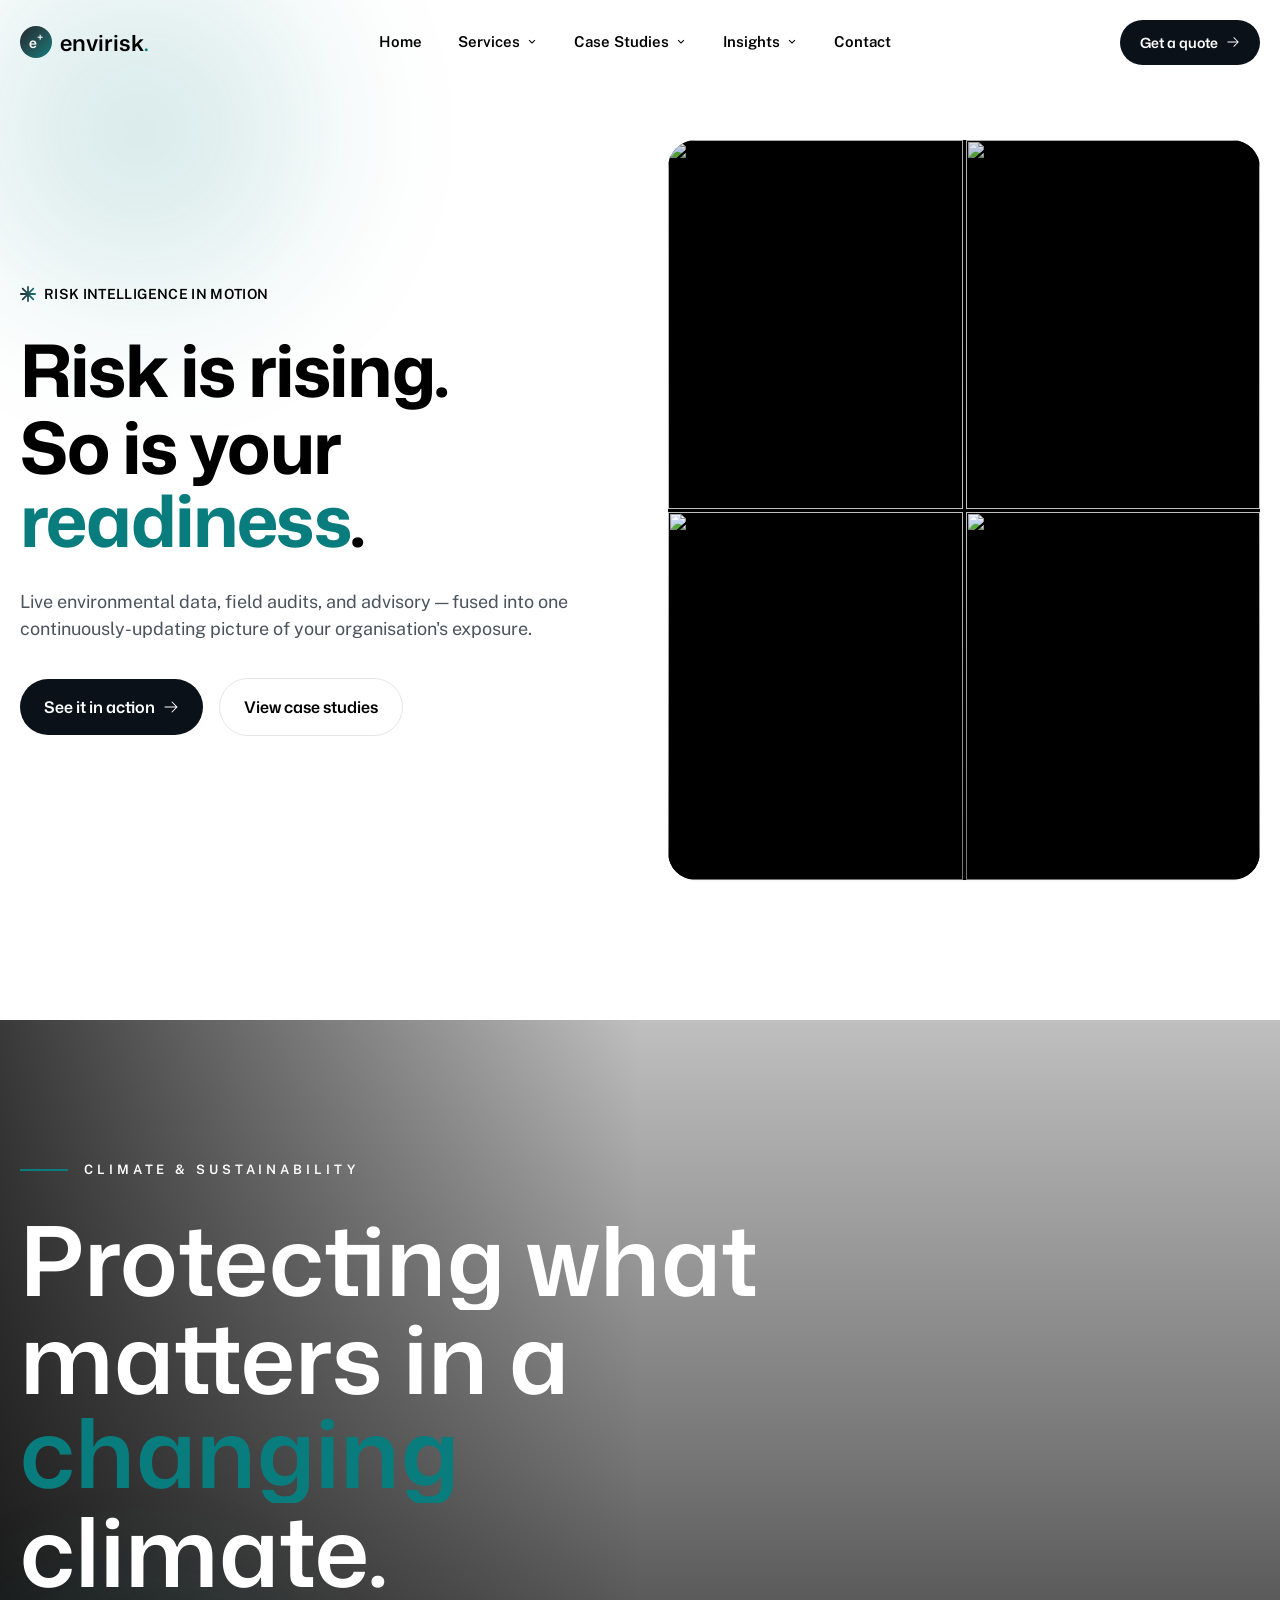
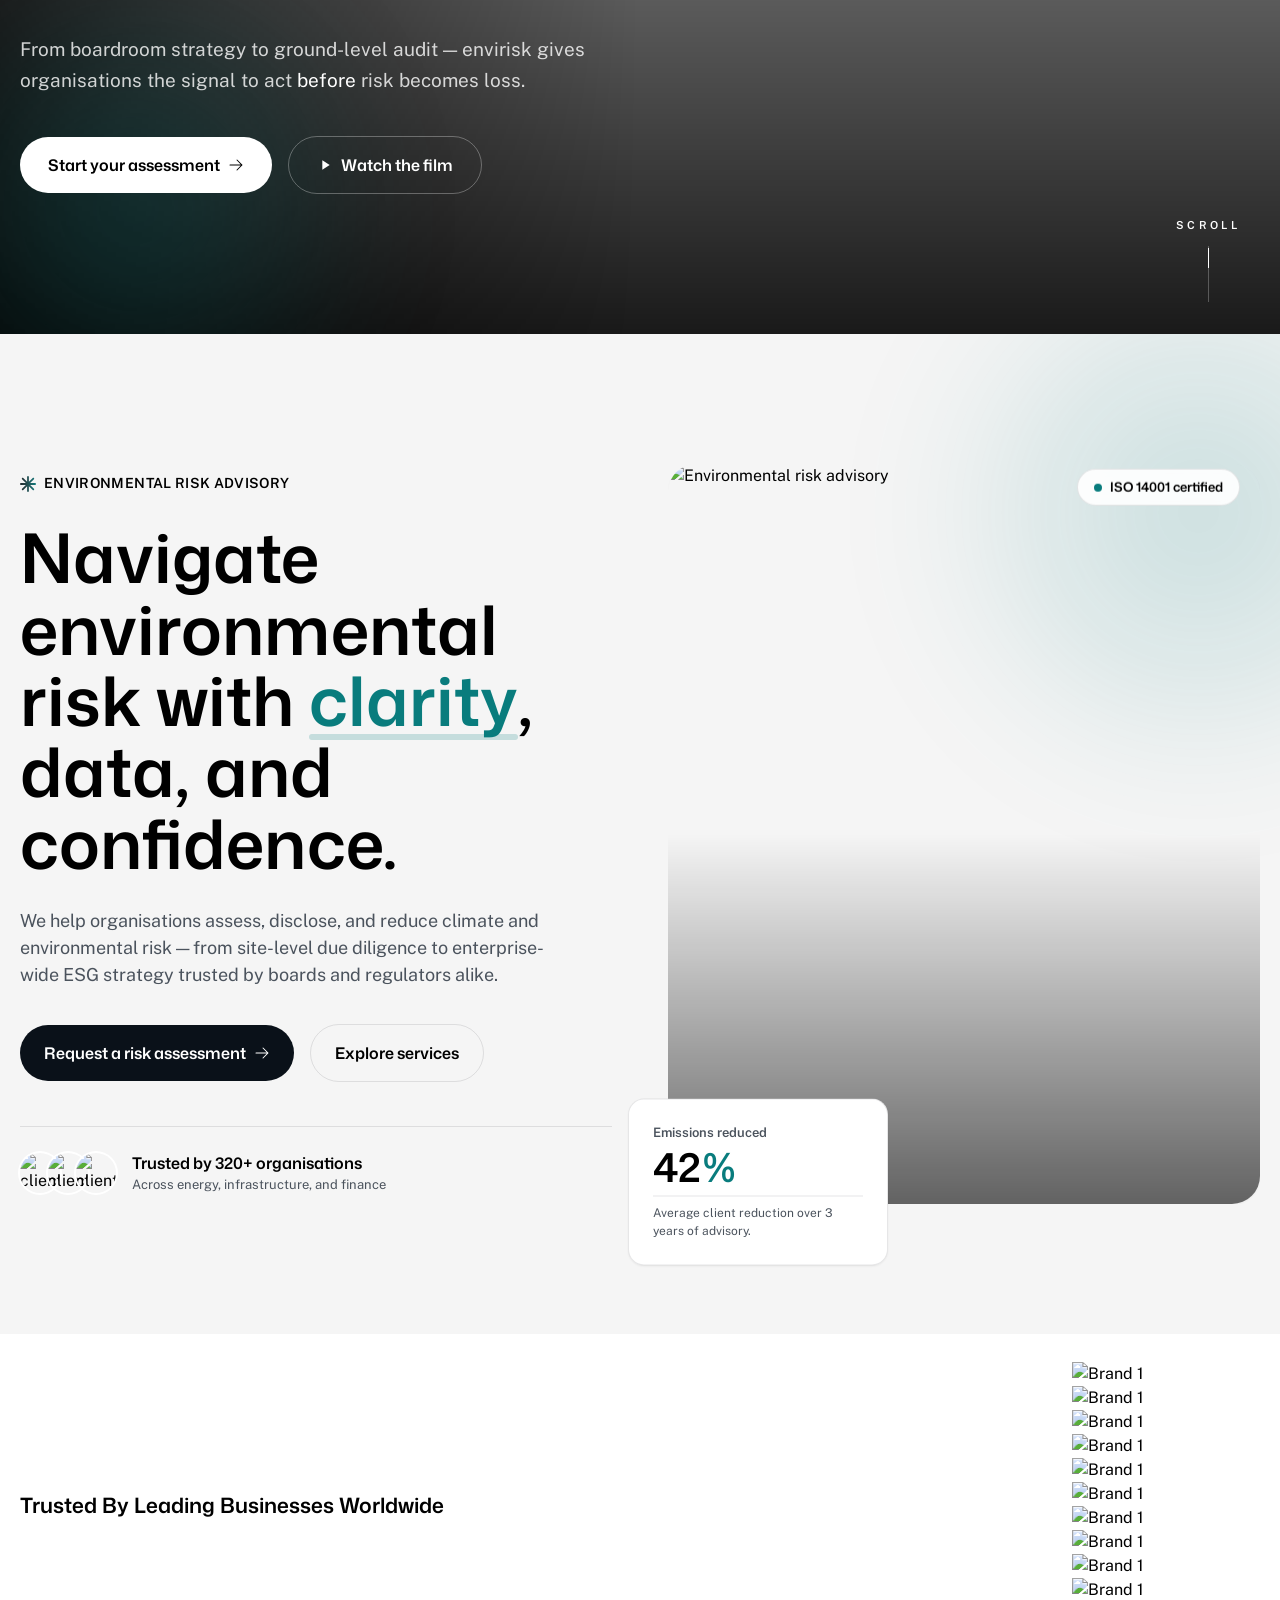
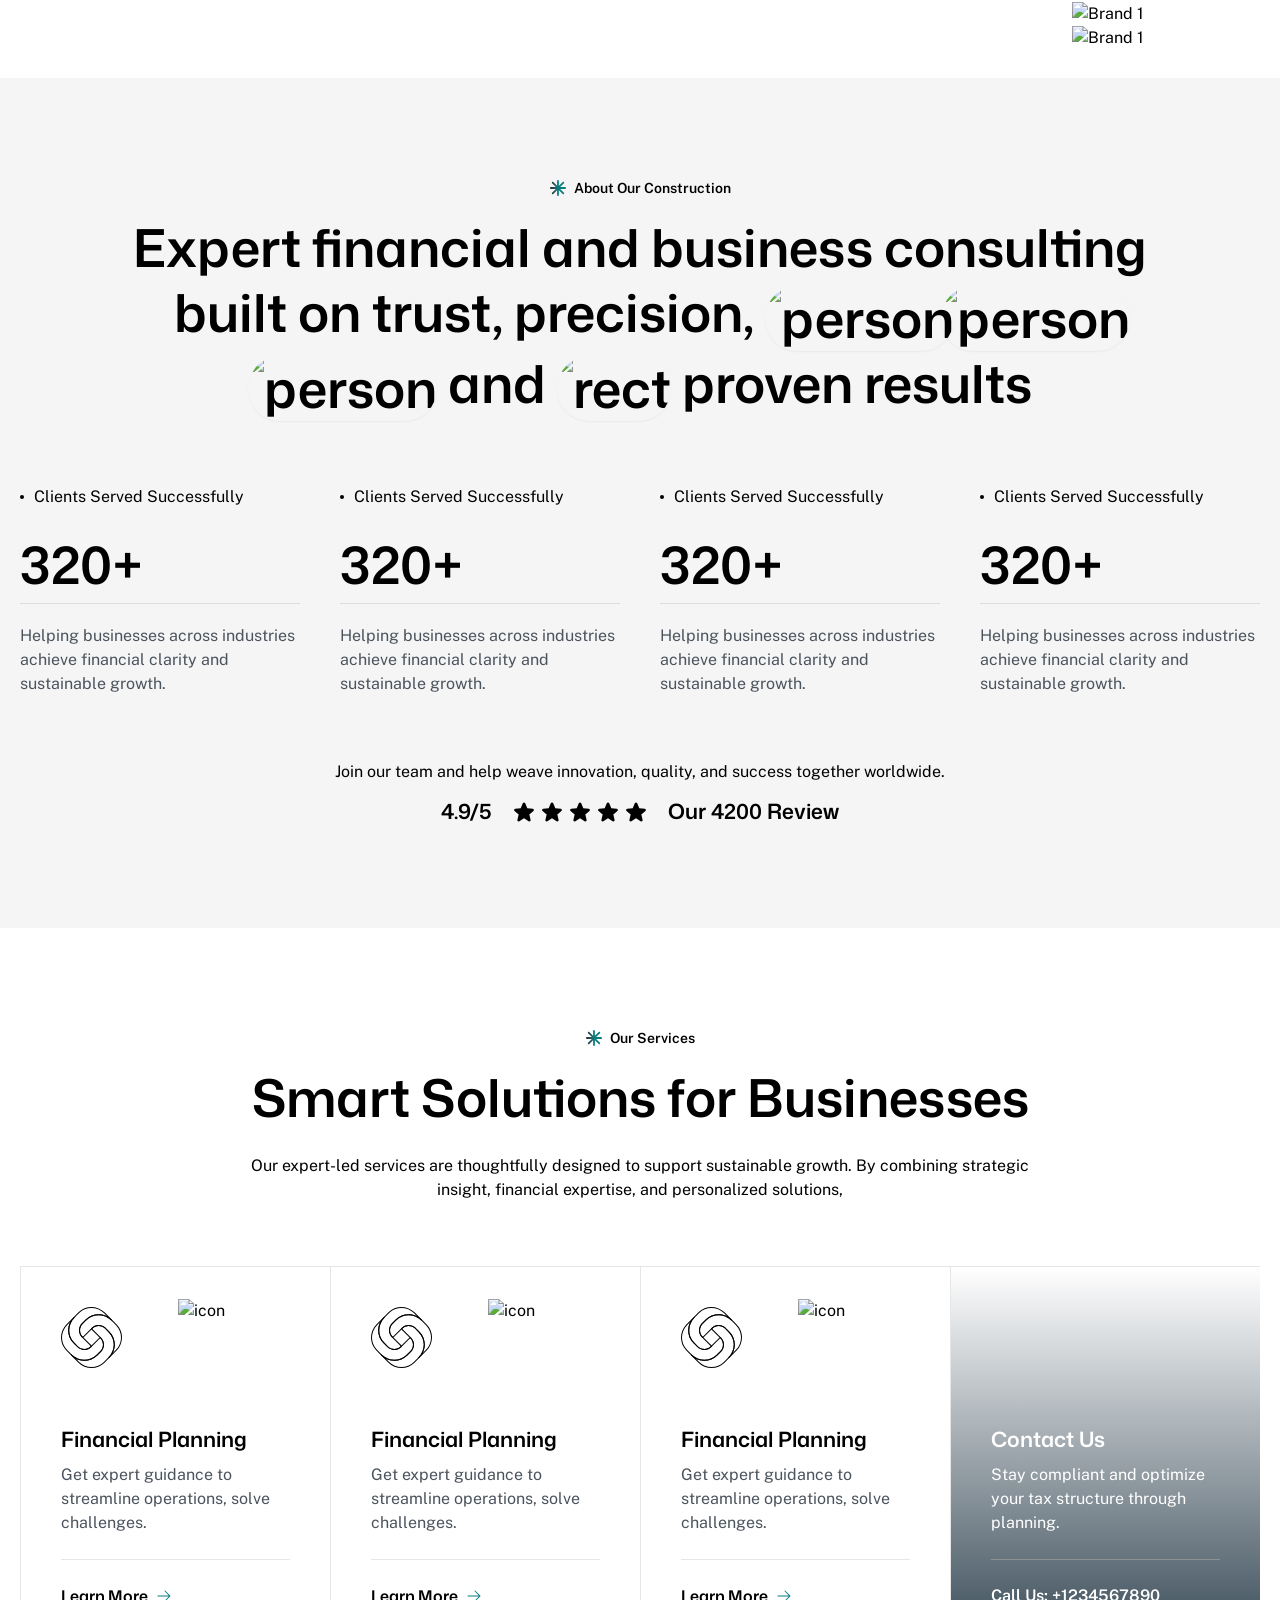
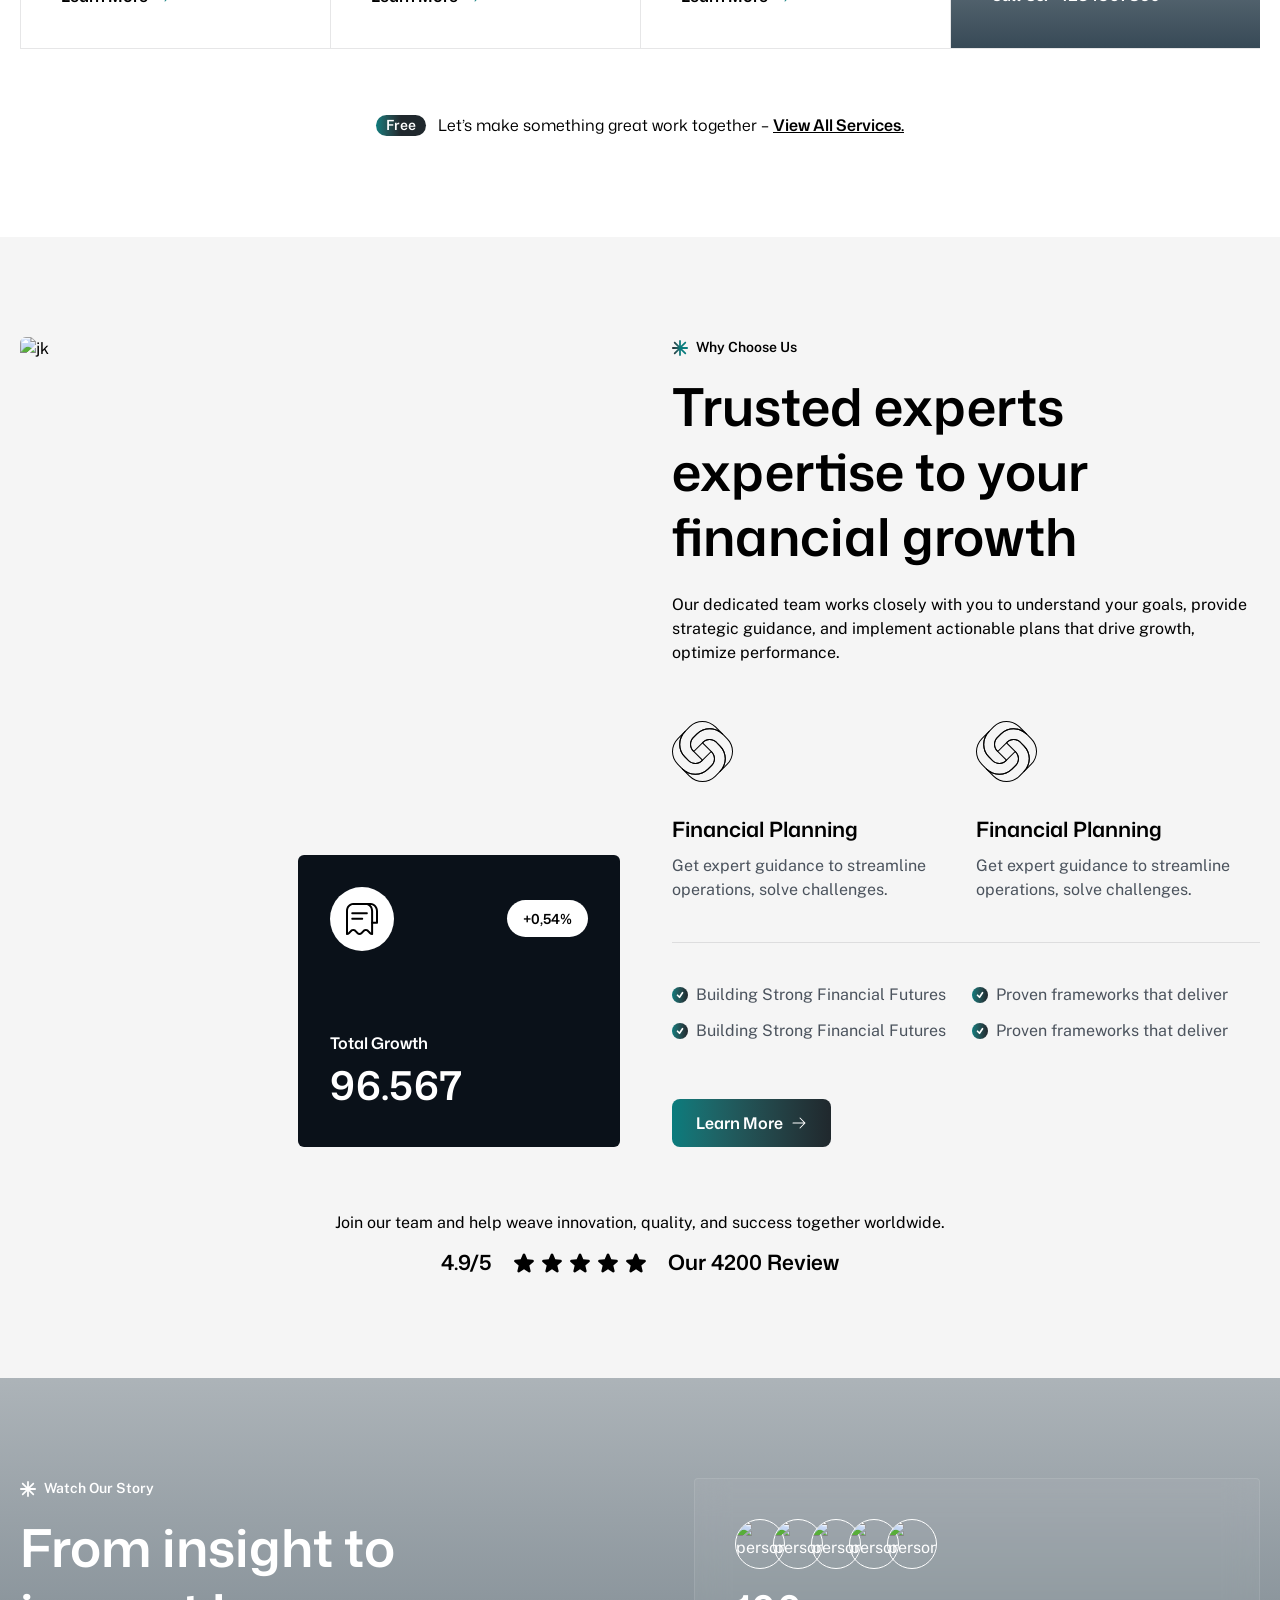
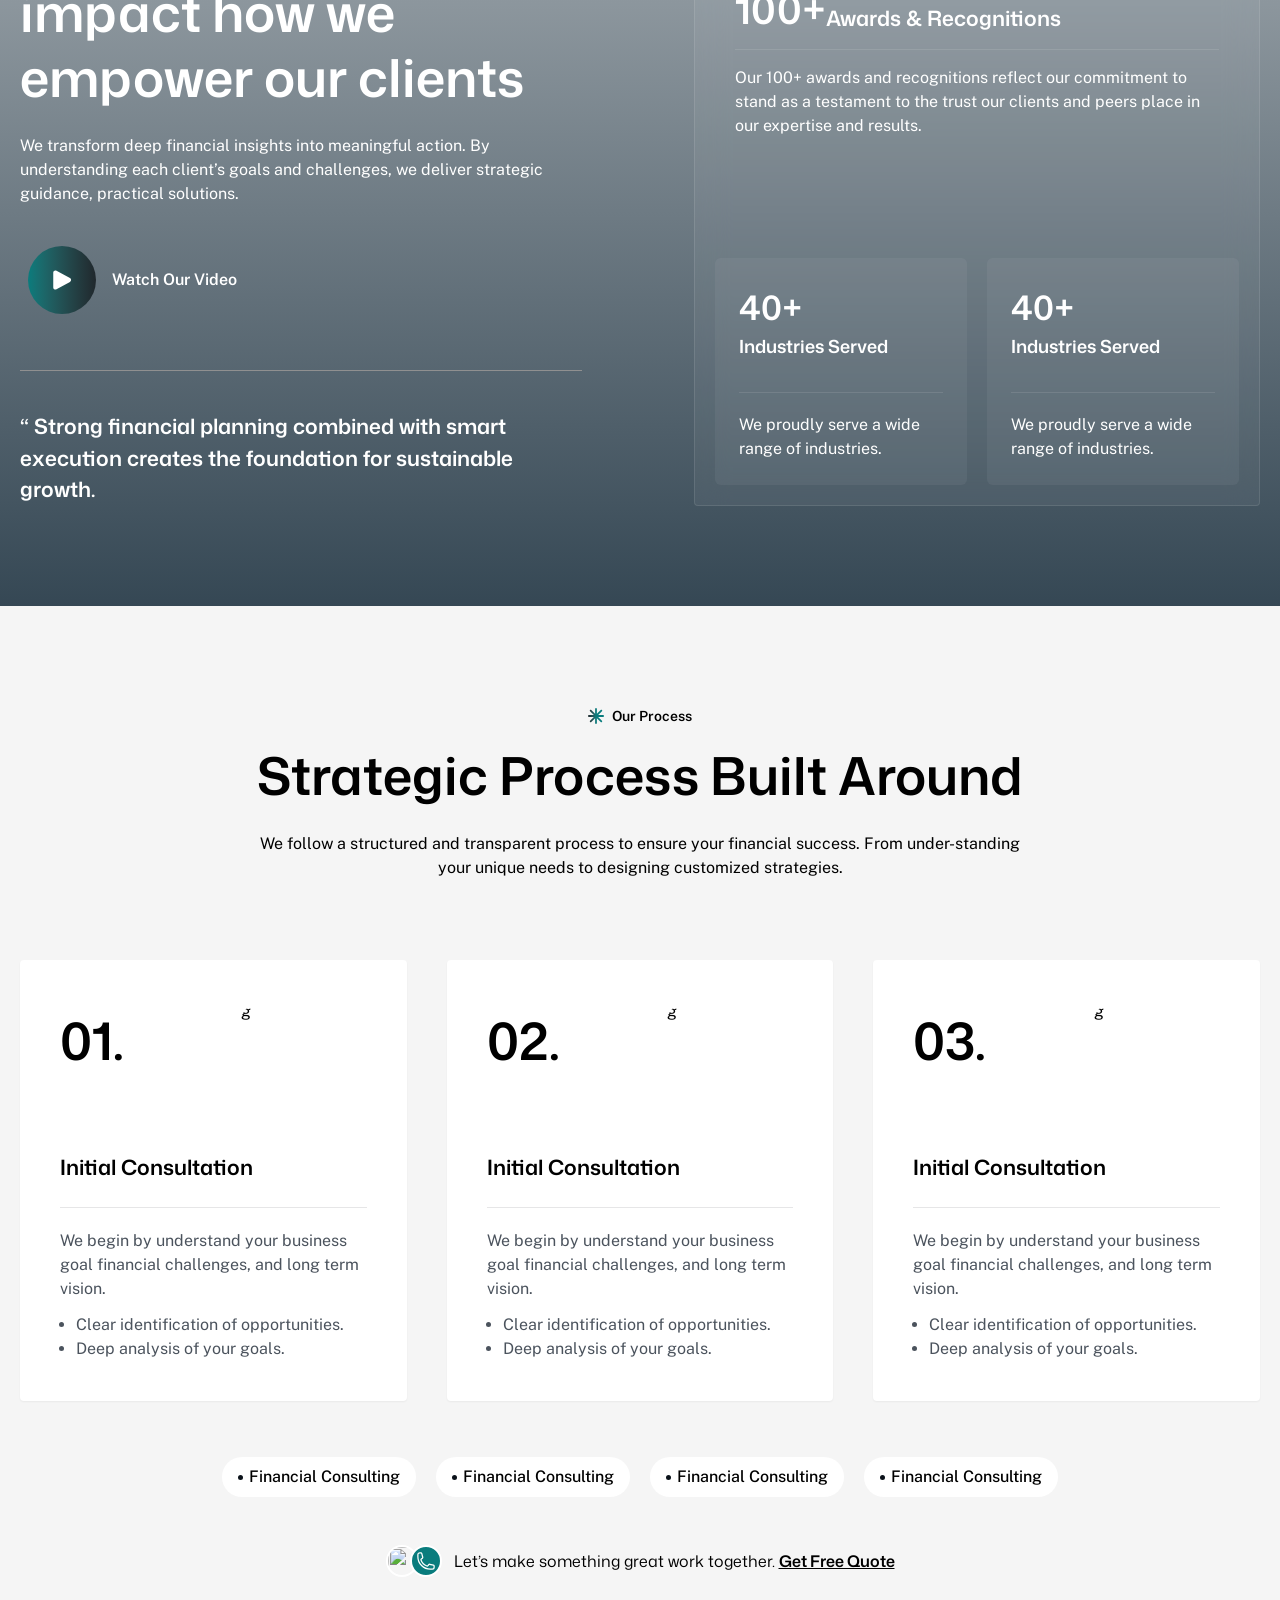
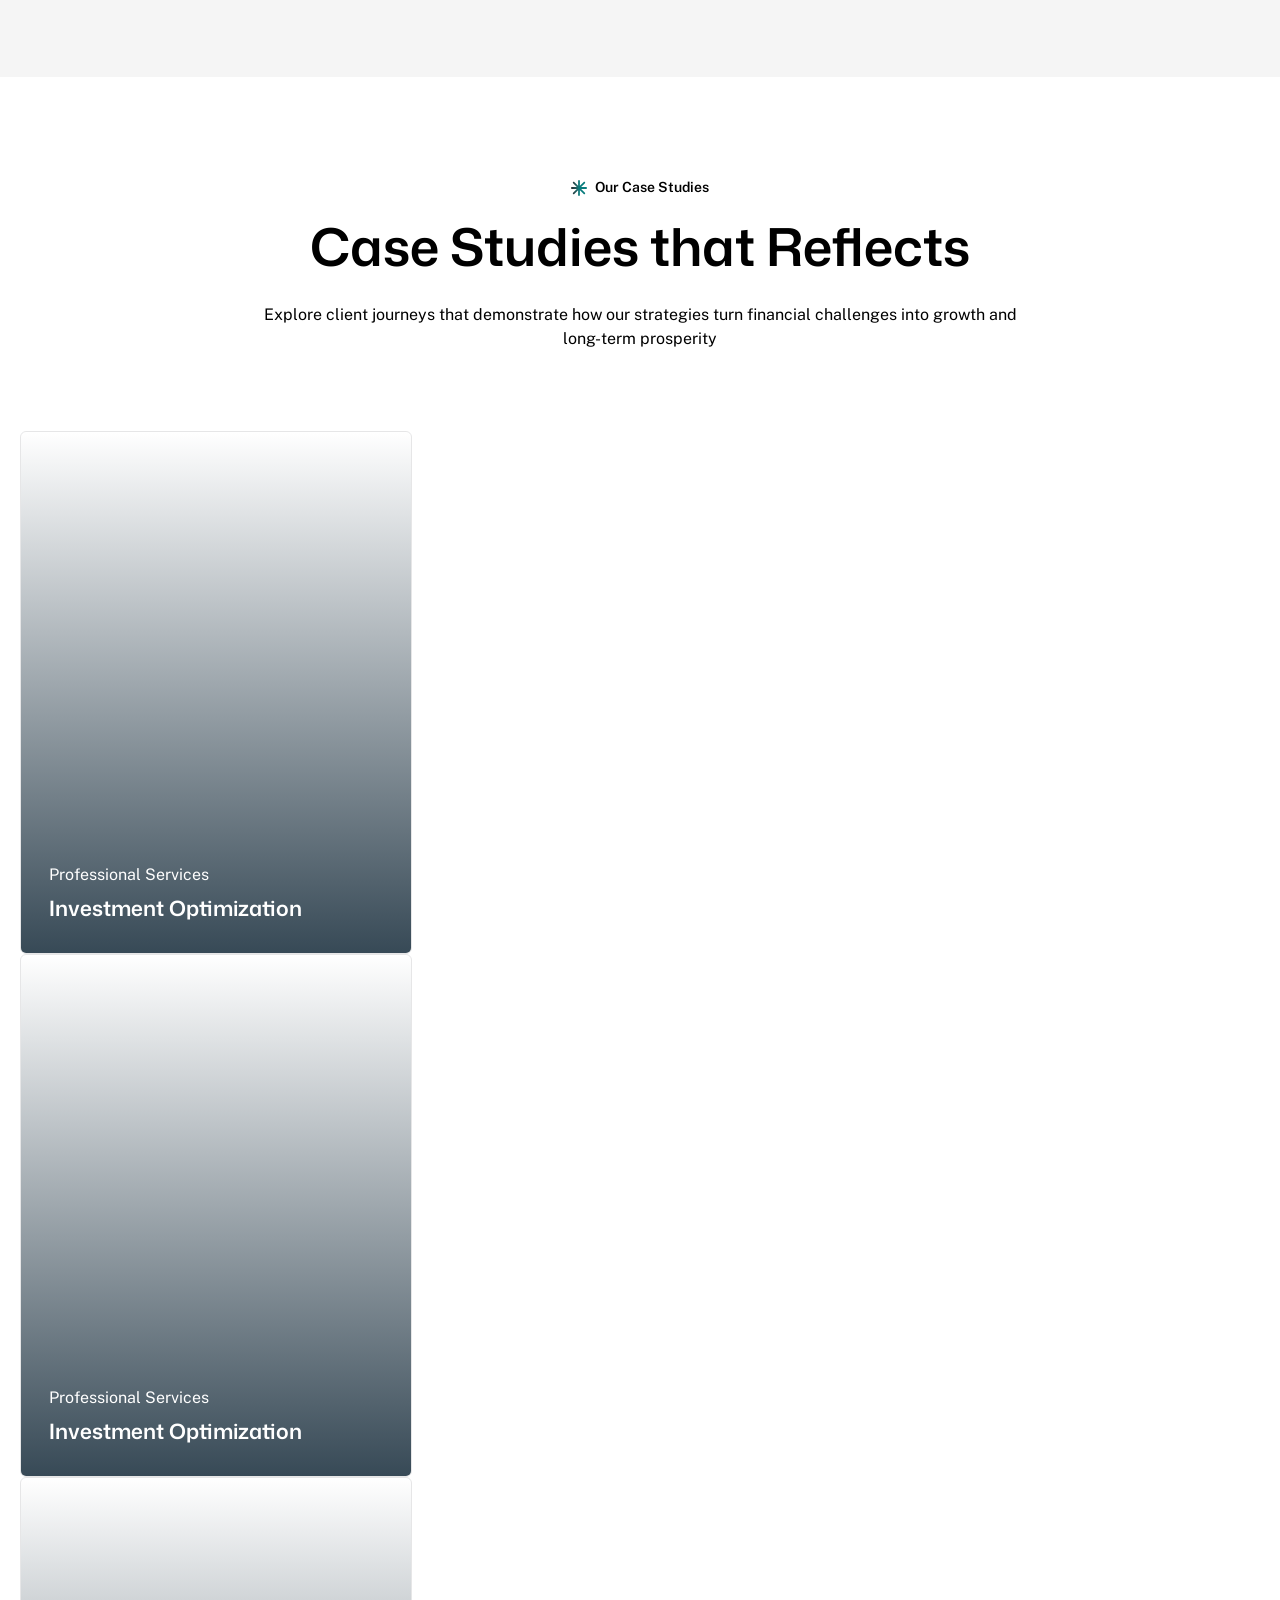
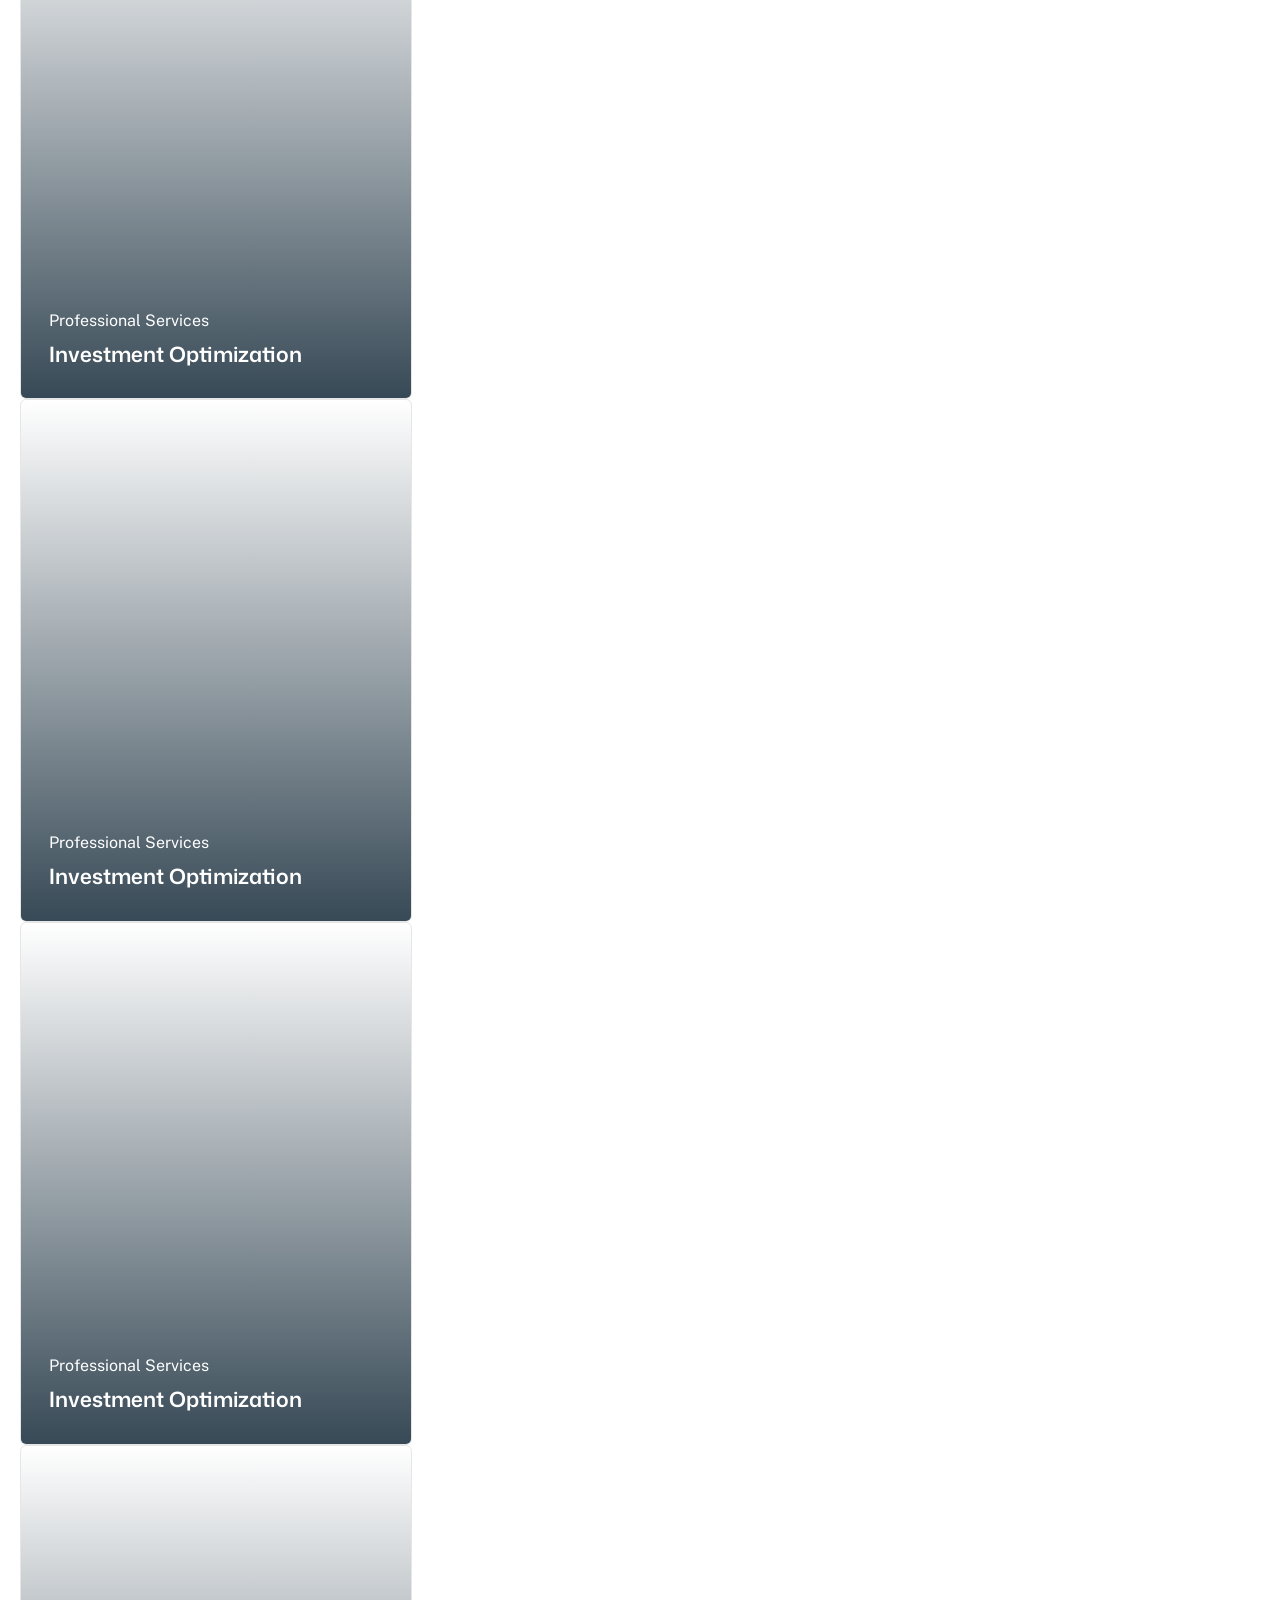
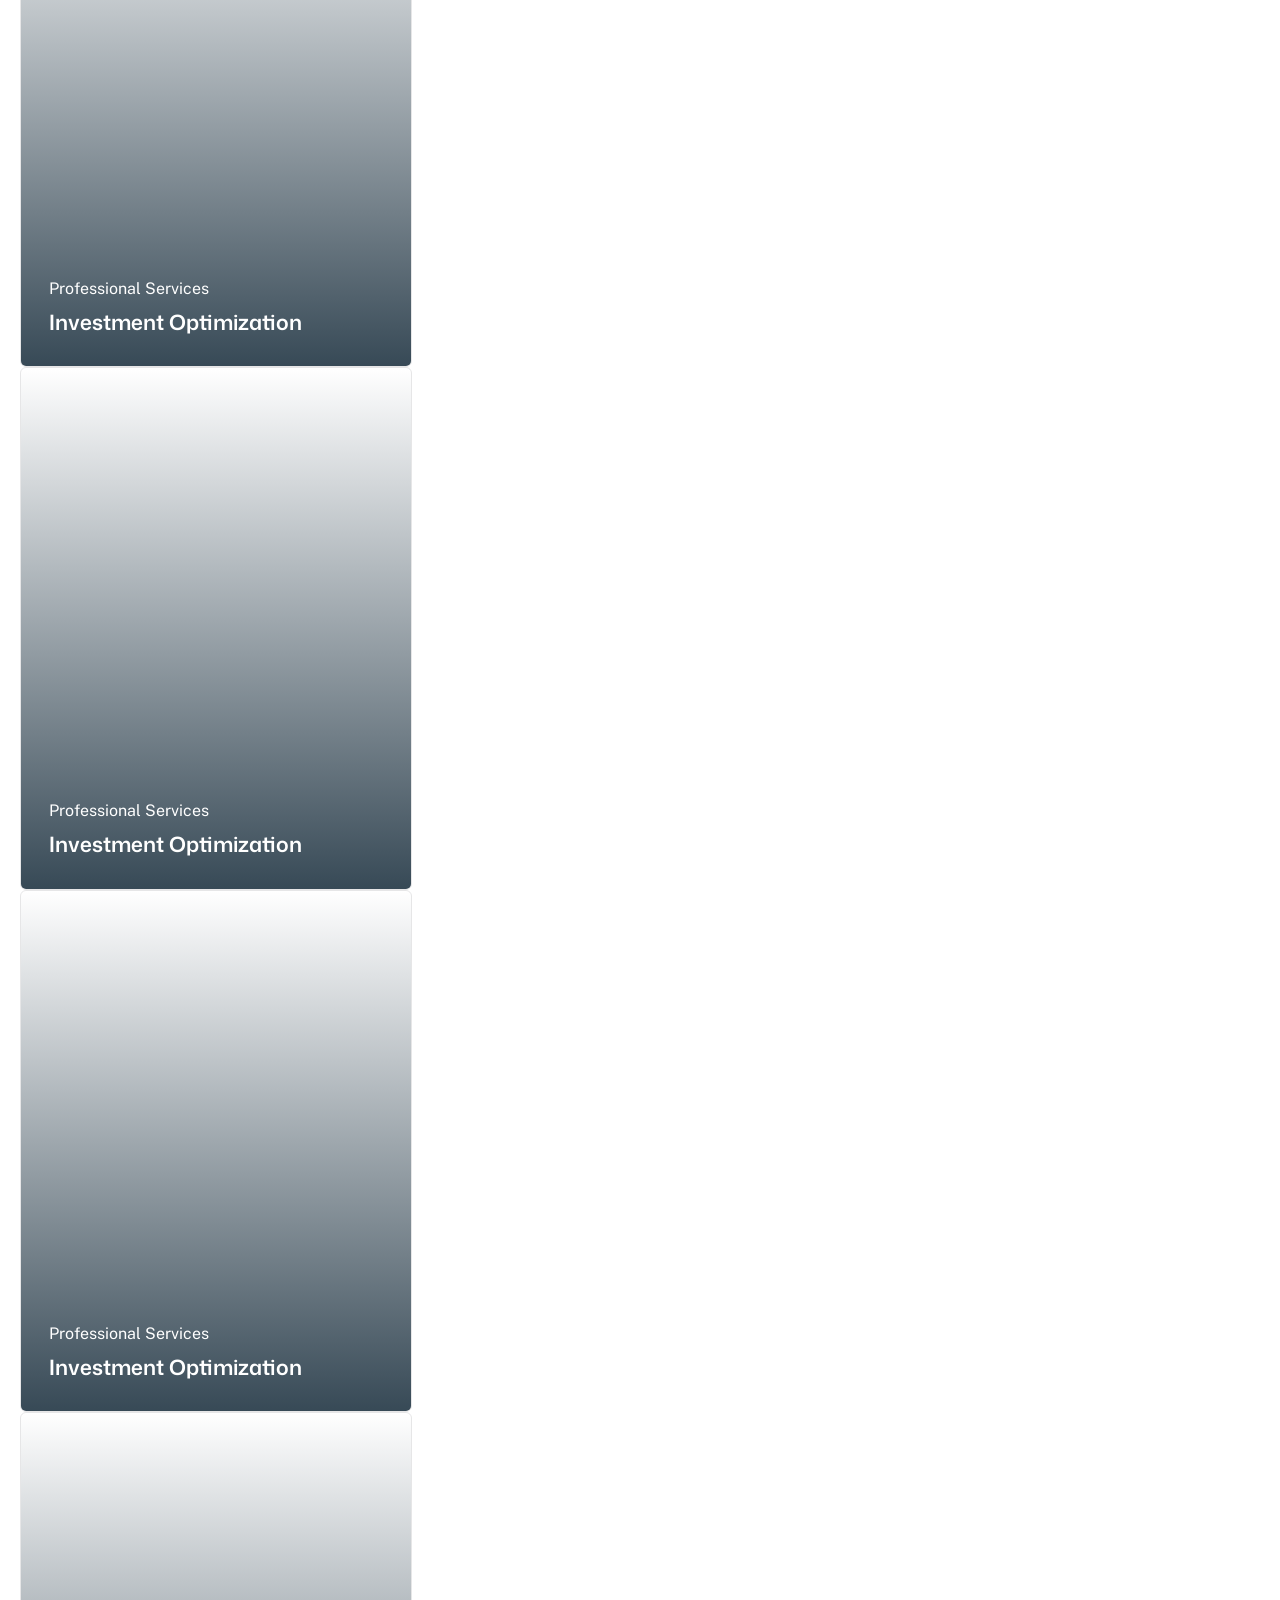
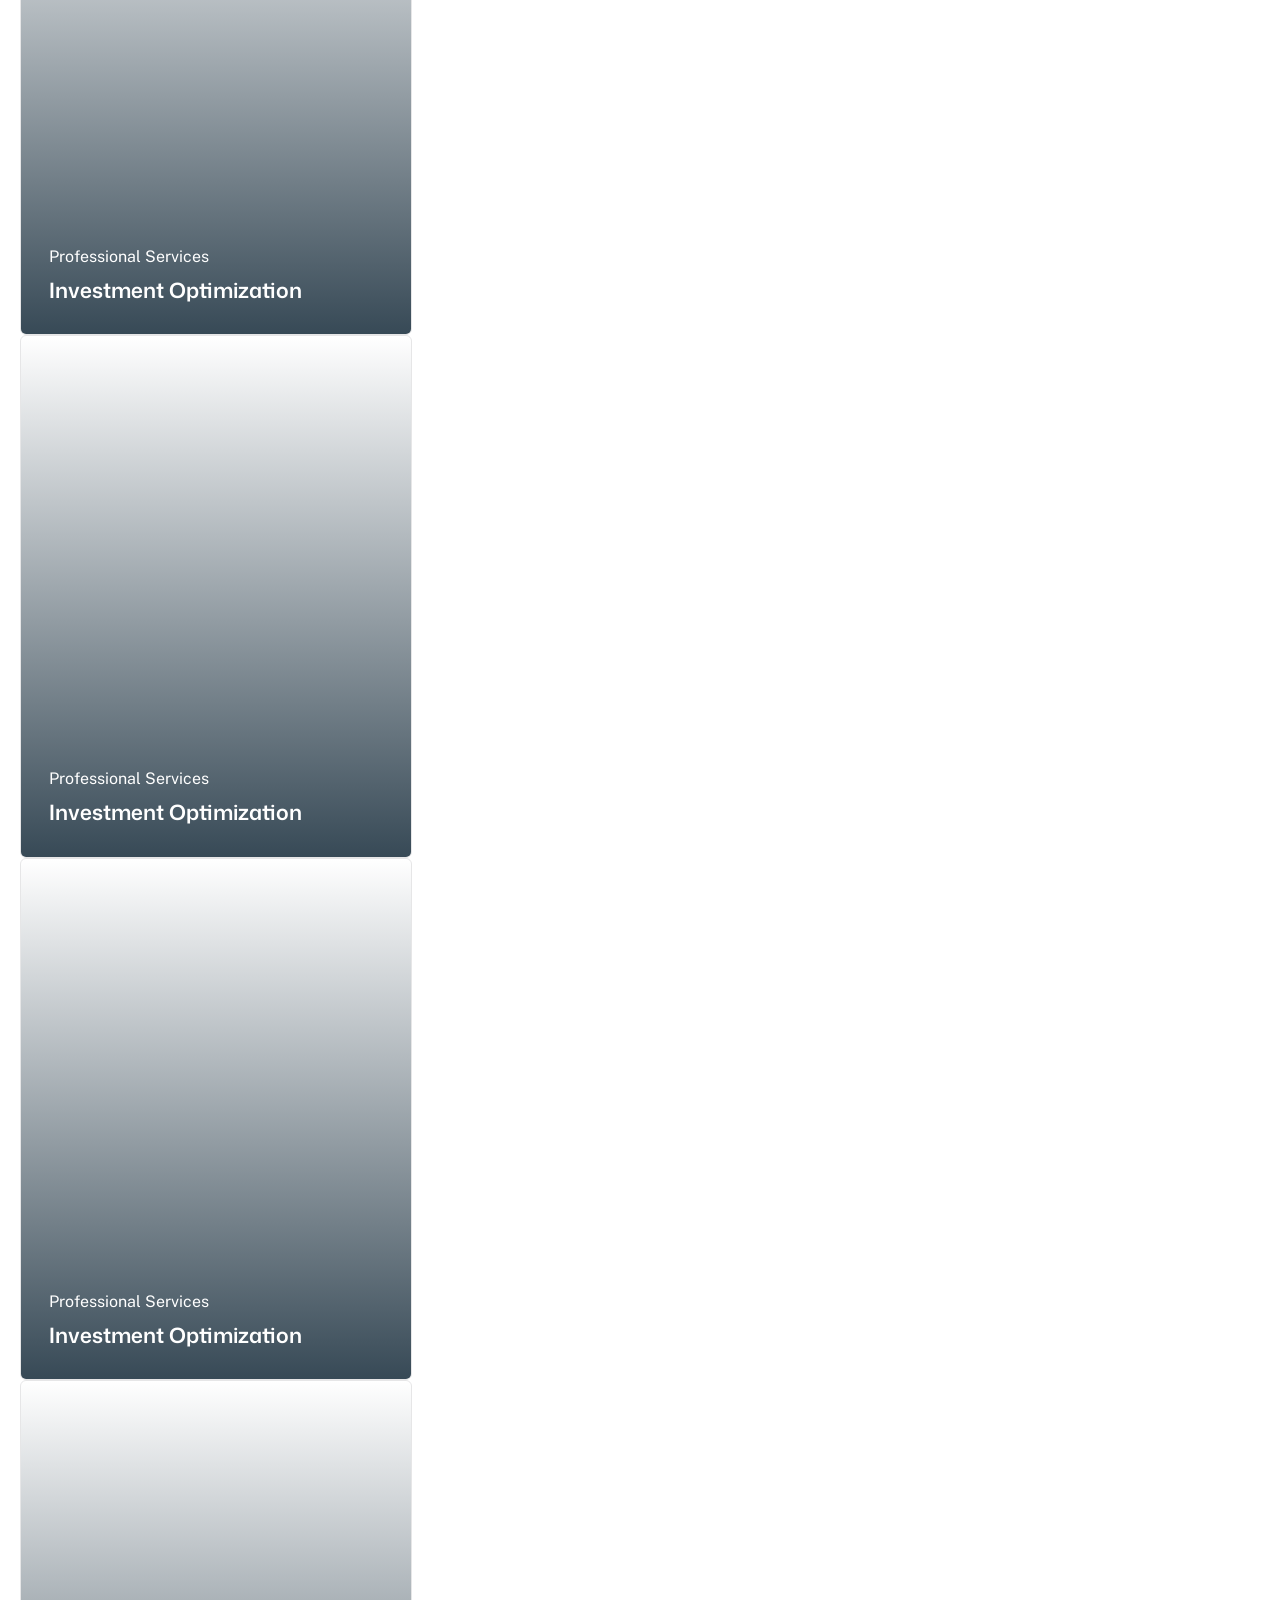
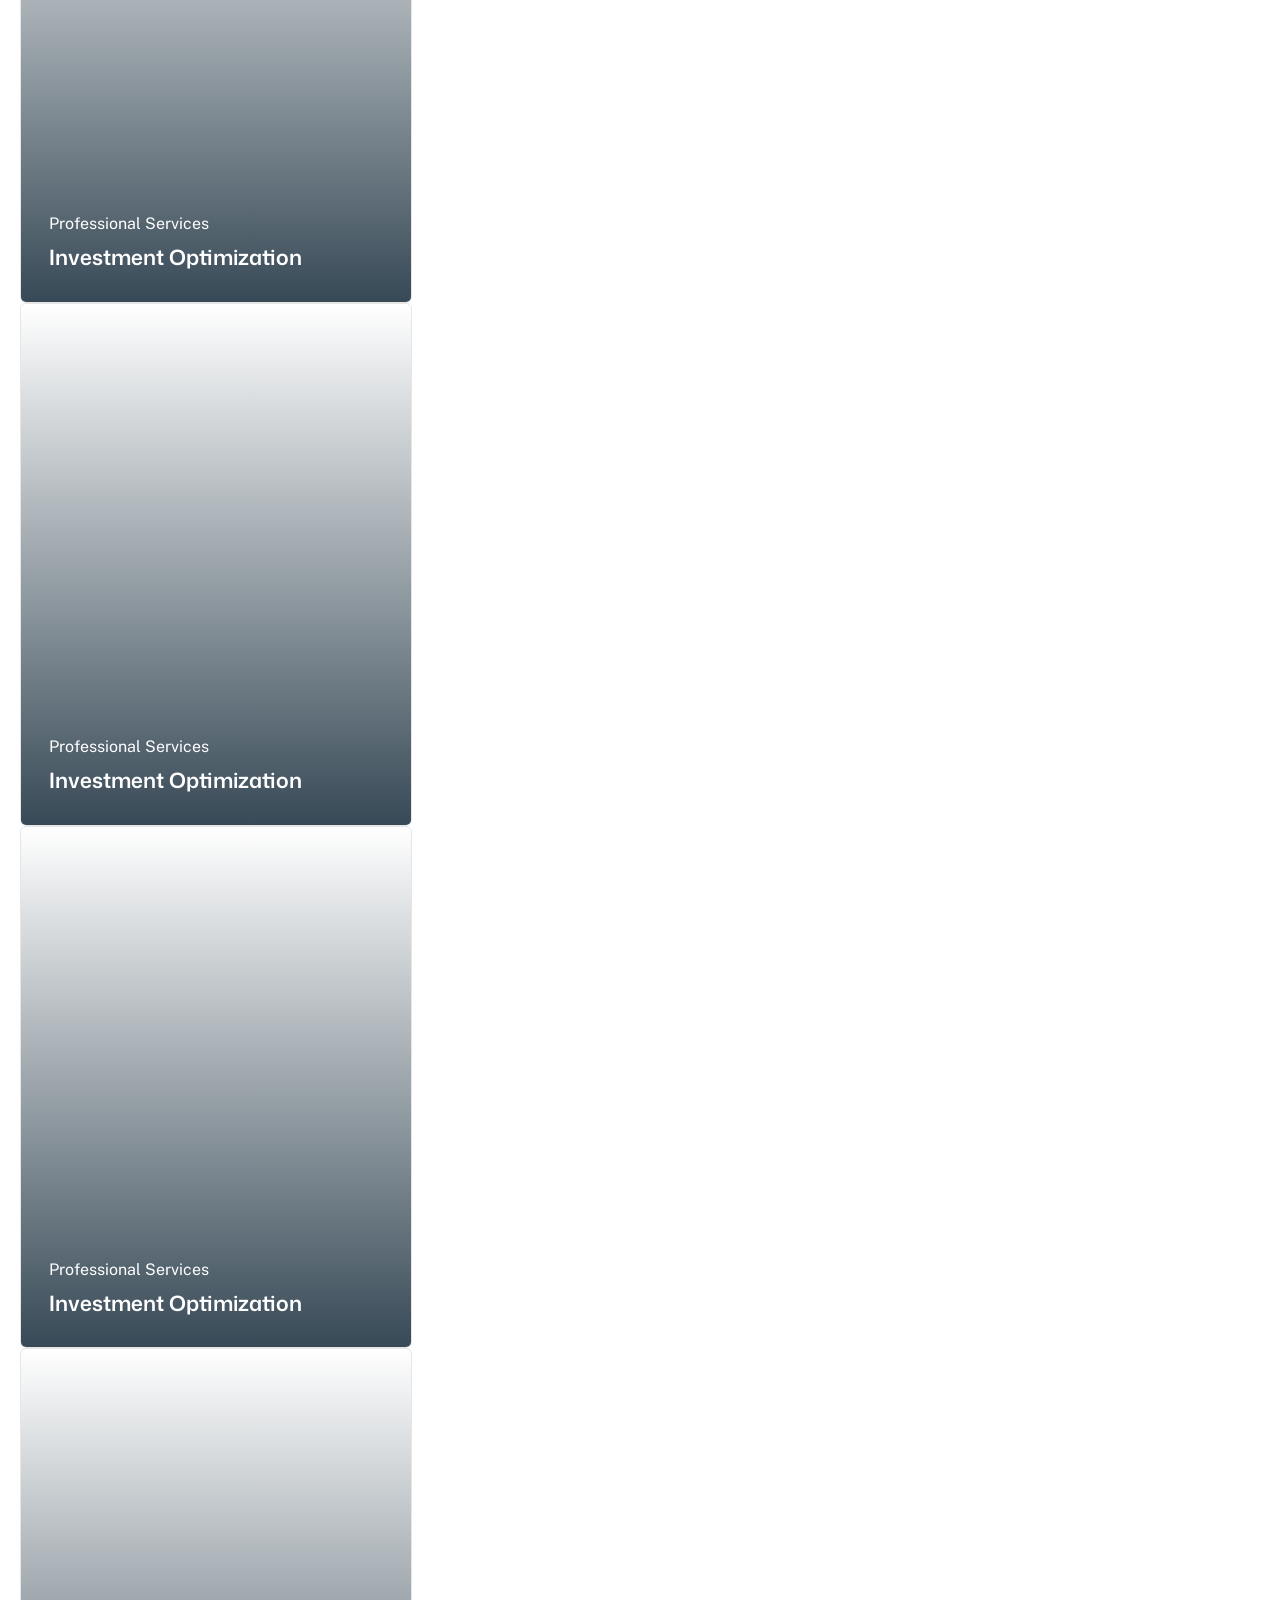
==== commit a3d063e1: "adding header and footer" ====
--- a/index.html
+++ b/index.html
@@ -16,16 +16,27 @@
   <!-- Header / Nav                                                  -->
   <!-- ============================================================= -->
   <header
-    x-data="{ open: false, scrolled: false }"
+    x-data="{
+      open: false,
+      scrolled: false,
+      desktopMenu: null,
+      mobileMenu: null,
+      toggleMobile() {
+        this.open = !this.open;
+        this.mobileMenu = null;
+        document.body.style.overflow = this.open ? 'hidden' : '';
+      }
+    }"
     x-init="window.addEventListener('scroll', () => scrolled = window.scrollY > 10)"
-    :class="scrolled ? 'bg-bgc-1/90 backdrop-blur border-b border-bdc-1' : 'bg-transparent border-b border-transparent'"
+    @keydown.escape.window="open && toggleMobile(); desktopMenu = null"
+    :class="(scrolled || desktopMenu) ? 'bg-bgc-1/90 backdrop-blur border-b border-bdc-1' : 'bg-transparent border-b border-transparent'"
     class="fixed top-0 inset-x-0 z-50 transition-colors duration-300"
   >
     <div class="container">
       <div class="flex items-center justify-between h-[72px] lg:h-[84px]">
 
         <!-- Logo -->
-        <a href="index.html" class="flex items-center gap-2 font-mona font-semibold text-[20px] lg:text-[22px]">
+        <a href="index.html" :class="open ? 'text-fnc-3' : ''" class="relative z-[60] flex items-center gap-2 font-mona font-semibold text-[20px] lg:text-[22px]">
           <span class="
             inline-flex items-center justify-center w-8 h-8 rounded-full
             bg-gradient-to-br from-[var(--color-icc-1)] to-[var(--color-icc-2)]
@@ -37,16 +48,264 @@
         </a>
 
         <!-- Desktop menu -->
-        <nav class="hidden lg:flex items-center gap-8">
-          <a href="index.html"        class="text-[15px] font-semibold hover:text-fnc-4">Home</a>
-          <a href="services.html"     class="text-[15px] font-semibold hover:text-fnc-4">Services</a>
-          <a href="cases.html"        class="text-[15px] font-semibold hover:text-fnc-4">Case Studies</a>
-          <a href="blog.html"         class="text-[15px] font-semibold hover:text-fnc-4">Insights</a>
-          <a href="#contact"          class="text-[15px] font-semibold hover:text-fnc-4">Contact</a>
+        <nav class="hidden lg:flex items-center gap-1" @mouseleave="desktopMenu = null">
+          <a href="index.html" class="px-4 py-2 text-[15px] font-semibold hover:text-fnc-4 transition-colors">Home</a>
+
+          <!-- Services mega menu -->
+          <div class="relative" @mouseenter="desktopMenu = 'services'">
+            <button
+              @click="desktopMenu = desktopMenu === 'services' ? null : 'services'"
+              :class="desktopMenu === 'services' ? 'text-fnc-4' : ''"
+              class="flex items-center gap-1.5 px-4 py-2 text-[15px] font-semibold hover:text-fnc-4 transition-colors"
+            >
+              Services
+              <svg :class="desktopMenu === 'services' ? 'rotate-180' : ''" xmlns="http://www.w3.org/2000/svg" viewBox="0 0 24 24" fill="currentColor" class="w-3 h-3 transition-transform duration-300"><path d="M12 15.5 5.5 9l1.4-1.4L12 12.7l5.1-5.1L18.5 9z"/></svg>
+            </button>
+            <div
+              x-show="desktopMenu === 'services'" x-cloak
+              x-transition:enter="transition ease-out duration-200"
+              x-transition:enter-start="opacity-0 translate-y-2"
+              x-transition:enter-end="opacity-100 translate-y-0"
+              class="absolute left-0 top-full pt-3 z-40"
+            >
+              <div class="w-[880px] rounded-[22px] bg-bgc-1 border border-bdc-1 shadow-2xl shadow-black/10 overflow-hidden">
+                <div class="grid grid-cols-12">
+                  <!-- Promo card -->
+                  <a href="services.html" class="col-span-4 relative min-h-[340px] p-5 flex flex-col justify-end text-fnc-3 group overflow-hidden">
+                    <img src="https://picsum.photos/seed/envmega-services/700/900" alt="" class="absolute inset-0 w-full h-full object-cover group-hover:scale-105 transition-transform duration-500">
+                    <div class="absolute inset-0 bg-gradient-to-t from-bgc-3 via-bgc-3/70 to-bgc-3/20"></div>
+                    <div class="relative">
+                      <span class="text-[11px] uppercase tracking-wider text-fnc-4 font-semibold">What we do</span>
+                      <h4 class="mt-2 font-mona font-semibold text-[20px] leading-tight">Environmental risk, end-to-end.</h4>
+                      <p class="mt-2 text-[12px] text-fnc-3/70 leading-relaxed">From site-level audits to boardroom strategy — helping 320+ organisations stay ahead of regulators.</p>
+                      <span class="mt-4 inline-flex items-center gap-1.5 text-[12px] font-semibold text-fnc-4">
+                        Book a scoping call
+                        <svg xmlns="http://www.w3.org/2000/svg" viewBox="0 0 24 24" fill="currentColor" class="w-3 h-3 group-hover:translate-x-0.5 transition-transform"><path fill-rule="evenodd" d="M12.97 3.97a.75.75 0 0 1 1.06 0l7.5 7.5a.75.75 0 0 1 0 1.06l-7.5 7.5a.75.75 0 1 1-1.06-1.06l6.22-6.22H3a.75.75 0 0 1 0-1.5h16.19l-6.22-6.22a.75.75 0 0 1 0-1.06Z" clip-rule="evenodd" /></svg>
+                      </span>
+                    </div>
+                  </a>
+
+                  <!-- Capabilities column -->
+                  <div class="col-span-4 p-4 border-l border-bdc-1">
+                    <div class="px-2 pb-2 text-[11px] uppercase tracking-wider text-fnc-2 font-semibold">Capabilities</div>
+                    <a href="service-single.html" class="group flex items-start gap-3 p-2 rounded-lg hover:bg-bgc-2 transition-colors">
+                      <span class="mt-0.5 inline-flex w-8 h-8 shrink-0 items-center justify-center rounded-full bg-[var(--color-icc-2)]/10 text-fnc-4 group-hover:bg-fnc-4 group-hover:text-fnc-3 transition-colors">
+                        <svg xmlns="http://www.w3.org/2000/svg" viewBox="0 0 24 24" fill="currentColor" class="w-3.5 h-3.5"><path d="M12 2 4 6v6c0 5 3.4 9.4 8 10 4.6-.6 8-5 8-10V6z"/></svg>
+                      </span>
+                      <span class="flex flex-col">
+                        <span class="font-mona font-semibold text-[13px]">Environmental Risk</span>
+                        <span class="text-[11px] text-fnc-2 mt-0.5">Site due diligence & ESG</span>
+                      </span>
+                    </a>
+                    <a href="service-single.html" class="group flex items-start gap-3 p-2 rounded-lg hover:bg-bgc-2 transition-colors">
+                      <span class="mt-0.5 inline-flex w-8 h-8 shrink-0 items-center justify-center rounded-full bg-[var(--color-icc-2)]/10 text-fnc-4 group-hover:bg-fnc-4 group-hover:text-fnc-3 transition-colors">
+                        <svg xmlns="http://www.w3.org/2000/svg" viewBox="0 0 24 24" fill="currentColor" class="w-3.5 h-3.5"><path d="M6 19a5 5 0 0 1-1-9.9 7 7 0 0 1 13.6 1.5A4.5 4.5 0 0 1 17.5 19z"/></svg>
+                      </span>
+                      <span class="flex flex-col">
+                        <span class="font-mona font-semibold text-[13px]">Climate Advisory</span>
+                        <span class="text-[11px] text-fnc-2 mt-0.5">Live data & monitoring</span>
+                      </span>
+                    </a>
+                    <a href="service-single.html" class="group flex items-start gap-3 p-2 rounded-lg hover:bg-bgc-2 transition-colors">
+                      <span class="mt-0.5 inline-flex w-8 h-8 shrink-0 items-center justify-center rounded-full bg-[var(--color-icc-2)]/10 text-fnc-4 group-hover:bg-fnc-4 group-hover:text-fnc-3 transition-colors">
+                        <svg xmlns="http://www.w3.org/2000/svg" viewBox="0 0 24 24" fill="currentColor" class="w-3.5 h-3.5"><path d="M3 13h8V3H3zm0 8h8v-6H3zm10 0h8V11h-8zm0-18v6h8V3z"/></svg>
+                      </span>
+                      <span class="flex flex-col">
+                        <span class="font-mona font-semibold text-[13px]">Sustainability Strategy</span>
+                        <span class="text-[11px] text-fnc-2 mt-0.5">Boardroom roadmaps</span>
+                      </span>
+                    </a>
+                    <a href="service-single.html" class="group flex items-start gap-3 p-2 rounded-lg hover:bg-bgc-2 transition-colors">
+                      <span class="mt-0.5 inline-flex w-8 h-8 shrink-0 items-center justify-center rounded-full bg-[var(--color-icc-2)]/10 text-fnc-4 group-hover:bg-fnc-4 group-hover:text-fnc-3 transition-colors">
+                        <svg xmlns="http://www.w3.org/2000/svg" viewBox="0 0 24 24" fill="currentColor" class="w-3.5 h-3.5"><path d="M12 2 2 7l10 5 10-5zM2 17l10 5 10-5M2 12l10 5 10-5"/></svg>
+                      </span>
+                      <span class="flex flex-col">
+                        <span class="font-mona font-semibold text-[13px]">Regulatory Disclosure</span>
+                        <span class="text-[11px] text-fnc-2 mt-0.5">Reporting & compliance</span>
+                      </span>
+                    </a>
+                  </div>
+
+                  <!-- Industries column -->
+                  <div class="col-span-4 p-4 border-l border-bdc-1">
+                    <div class="px-2 pb-2 text-[11px] uppercase tracking-wider text-fnc-2 font-semibold">By industry</div>
+                    <a href="services.html" class="block p-2 rounded-lg hover:bg-bgc-2 transition-colors">
+                      <span class="font-mona font-semibold text-[13px]">Energy & Utilities</span>
+                      <span class="block text-[11px] text-fnc-2 mt-0.5">Renewables, grid, oil & gas</span>
+                    </a>
+                    <a href="services.html" class="block p-2 rounded-lg hover:bg-bgc-2 transition-colors">
+                      <span class="font-mona font-semibold text-[13px]">Finance & Insurance</span>
+                      <span class="block text-[11px] text-fnc-2 mt-0.5">Portfolio climate risk</span>
+                    </a>
+                    <a href="services.html" class="block p-2 rounded-lg hover:bg-bgc-2 transition-colors">
+                      <span class="font-mona font-semibold text-[13px]">Infrastructure</span>
+                      <span class="block text-[11px] text-fnc-2 mt-0.5">Resilience & adaptation</span>
+                    </a>
+                    <a href="services.html" class="block p-2 rounded-lg hover:bg-bgc-2 transition-colors">
+                      <span class="font-mona font-semibold text-[13px]">Public Sector</span>
+                      <span class="block text-[11px] text-fnc-2 mt-0.5">Policy & disclosure</span>
+                    </a>
+                  </div>
+                </div>
+
+                <!-- Bottom bar -->
+                <div class="border-t border-bdc-1 bg-bgc-2 px-5 py-3 flex items-center justify-between">
+                  <span class="text-[12px] text-fnc-2">Need something bespoke? We scope bespoke engagements in 48h.</span>
+                  <a href="services.html" class="inline-flex items-center gap-2 text-[13px] font-mona font-semibold text-fnc-1 hover:text-fnc-4 transition-colors">
+                    View all services
+                    <svg xmlns="http://www.w3.org/2000/svg" viewBox="0 0 24 24" fill="currentColor" class="w-3 h-3"><path fill-rule="evenodd" d="M12.97 3.97a.75.75 0 0 1 1.06 0l7.5 7.5a.75.75 0 0 1 0 1.06l-7.5 7.5a.75.75 0 1 1-1.06-1.06l6.22-6.22H3a.75.75 0 0 1 0-1.5h16.19l-6.22-6.22a.75.75 0 0 1 0-1.06Z" clip-rule="evenodd" /></svg>
+                  </a>
+                </div>
+              </div>
+            </div>
+          </div>
+
+          <!-- Case Studies mega menu -->
+          <div class="relative" @mouseenter="desktopMenu = 'cases'">
+            <button
+              @click="desktopMenu = desktopMenu === 'cases' ? null : 'cases'"
+              :class="desktopMenu === 'cases' ? 'text-fnc-4' : ''"
+              class="flex items-center gap-1.5 px-4 py-2 text-[15px] font-semibold hover:text-fnc-4 transition-colors"
+            >
+              Case Studies
+              <svg :class="desktopMenu === 'cases' ? 'rotate-180' : ''" xmlns="http://www.w3.org/2000/svg" viewBox="0 0 24 24" fill="currentColor" class="w-3 h-3 transition-transform duration-300"><path d="M12 15.5 5.5 9l1.4-1.4L12 12.7l5.1-5.1L18.5 9z"/></svg>
+            </button>
+            <div
+              x-show="desktopMenu === 'cases'" x-cloak
+              x-transition:enter="transition ease-out duration-200"
+              x-transition:enter-start="opacity-0 translate-y-2"
+              x-transition:enter-end="opacity-100 translate-y-0"
+              class="absolute left-1/2 -translate-x-1/2 top-full pt-3 z-40"
+            >
+              <div class="w-[780px] rounded-[22px] bg-bgc-1 border border-bdc-1 shadow-2xl shadow-black/10 overflow-hidden">
+                <div class="grid grid-cols-12">
+                  <!-- Featured case -->
+                  <a href="case-single.html" class="col-span-5 relative min-h-[320px] p-5 flex flex-col justify-end text-fnc-3 group overflow-hidden">
+                    <img src="https://picsum.photos/seed/envmega-case/700/900" alt="" class="absolute inset-0 w-full h-full object-cover group-hover:scale-105 transition-transform duration-500">
+                    <div class="absolute inset-0 bg-gradient-to-t from-bgc-3 via-bgc-3/60 to-transparent"></div>
+                    <div class="relative">
+                      <span class="inline-block text-[10px] uppercase tracking-wider text-fnc-3 font-semibold px-2 py-1 rounded-full bg-fnc-4/80 backdrop-blur">Featured · Energy</span>
+                      <h4 class="mt-3 font-mona font-semibold text-[18px] leading-tight">Offshore wind risk modelling across the North Sea</h4>
+                      <p class="mt-2 text-[12px] text-fnc-3/70">How we cut exposure assessment time by 60% for a Tier-1 operator.</p>
+                    </div>
+                  </a>
+
+                  <!-- Recent work -->
+                  <div class="col-span-4 p-4 border-l border-bdc-1">
+                    <div class="px-2 pb-2 text-[11px] uppercase tracking-wider text-fnc-2 font-semibold">Recent work</div>
+                    <a href="case-single.html" class="block p-2 rounded-lg hover:bg-bgc-2 transition-colors">
+                      <span class="text-[10px] uppercase tracking-wider text-fnc-4 font-semibold">Finance</span>
+                      <span class="block font-mona font-semibold text-[13px] mt-0.5 leading-snug">Portfolio climate stress test</span>
+                    </a>
+                    <a href="case-single.html" class="block p-2 rounded-lg hover:bg-bgc-2 transition-colors">
+                      <span class="text-[10px] uppercase tracking-wider text-fnc-4 font-semibold">Infrastructure</span>
+                      <span class="block font-mona font-semibold text-[13px] mt-0.5 leading-snug">Coastal resilience audit</span>
+                    </a>
+                    <a href="case-single.html" class="block p-2 rounded-lg hover:bg-bgc-2 transition-colors">
+                      <span class="text-[10px] uppercase tracking-wider text-fnc-4 font-semibold">Public sector</span>
+                      <span class="block font-mona font-semibold text-[13px] mt-0.5 leading-snug">City heat-risk mapping</span>
+                    </a>
+                    <a href="case-single.html" class="block p-2 rounded-lg hover:bg-bgc-2 transition-colors">
+                      <span class="text-[10px] uppercase tracking-wider text-fnc-4 font-semibold">Manufacturing</span>
+                      <span class="block font-mona font-semibold text-[13px] mt-0.5 leading-snug">Supply-chain water audit</span>
+                    </a>
+                  </div>
+
+                  <!-- By industry -->
+                  <div class="col-span-3 p-4 border-l border-bdc-1">
+                    <div class="px-2 pb-2 text-[11px] uppercase tracking-wider text-fnc-2 font-semibold">Browse by</div>
+                    <a href="cases.html" class="block p-2 rounded-lg text-[13px] font-mona font-semibold hover:bg-bgc-2 hover:text-fnc-4 transition-colors">Energy</a>
+                    <a href="cases.html" class="block p-2 rounded-lg text-[13px] font-mona font-semibold hover:bg-bgc-2 hover:text-fnc-4 transition-colors">Finance</a>
+                    <a href="cases.html" class="block p-2 rounded-lg text-[13px] font-mona font-semibold hover:bg-bgc-2 hover:text-fnc-4 transition-colors">Infrastructure</a>
+                    <a href="cases.html" class="block p-2 rounded-lg text-[13px] font-mona font-semibold hover:bg-bgc-2 hover:text-fnc-4 transition-colors">Public sector</a>
+                  </div>
+                </div>
+
+                <!-- Bottom bar -->
+                <div class="border-t border-bdc-1 bg-bgc-2 px-5 py-3 flex items-center justify-between">
+                  <span class="text-[12px] text-fnc-2">80+ engagements delivered across 14 sectors.</span>
+                  <a href="cases.html" class="inline-flex items-center gap-2 text-[13px] font-mona font-semibold text-fnc-1 hover:text-fnc-4 transition-colors">
+                    Browse all cases
+                    <svg xmlns="http://www.w3.org/2000/svg" viewBox="0 0 24 24" fill="currentColor" class="w-3 h-3"><path fill-rule="evenodd" d="M12.97 3.97a.75.75 0 0 1 1.06 0l7.5 7.5a.75.75 0 0 1 0 1.06l-7.5 7.5a.75.75 0 1 1-1.06-1.06l6.22-6.22H3a.75.75 0 0 1 0-1.5h16.19l-6.22-6.22a.75.75 0 0 1 0-1.06Z" clip-rule="evenodd" /></svg>
+                  </a>
+                </div>
+              </div>
+            </div>
+          </div>
+
+          <!-- Insights mega menu -->
+          <div class="relative" @mouseenter="desktopMenu = 'insights'">
+            <button
+              @click="desktopMenu = desktopMenu === 'insights' ? null : 'insights'"
+              :class="desktopMenu === 'insights' ? 'text-fnc-4' : ''"
+              class="flex items-center gap-1.5 px-4 py-2 text-[15px] font-semibold hover:text-fnc-4 transition-colors"
+            >
+              Insights
+              <svg :class="desktopMenu === 'insights' ? 'rotate-180' : ''" xmlns="http://www.w3.org/2000/svg" viewBox="0 0 24 24" fill="currentColor" class="w-3 h-3 transition-transform duration-300"><path d="M12 15.5 5.5 9l1.4-1.4L12 12.7l5.1-5.1L18.5 9z"/></svg>
+            </button>
+            <div
+              x-show="desktopMenu === 'insights'" x-cloak
+              x-transition:enter="transition ease-out duration-200"
+              x-transition:enter-start="opacity-0 translate-y-2"
+              x-transition:enter-end="opacity-100 translate-y-0"
+              class="absolute right-0 top-full pt-3 z-40"
+            >
+              <div class="w-[760px] rounded-[22px] bg-bgc-1 border border-bdc-1 shadow-2xl shadow-black/10 overflow-hidden">
+                <div class="grid grid-cols-12">
+                  <!-- Featured article -->
+                  <a href="blog-single.html" class="col-span-5 p-4 group">
+                    <div class="relative aspect-[5/3.5] rounded-[14px] overflow-hidden">
+                      <img src="https://picsum.photos/seed/envmega-article/700/500" alt="" class="w-full h-full object-cover group-hover:scale-105 transition-transform duration-500">
+                    </div>
+                    <span class="mt-3 inline-block text-[10px] uppercase tracking-wider text-fnc-4 font-semibold">Latest · Research</span>
+                    <h4 class="mt-1 font-mona font-semibold text-[15px] leading-snug group-hover:text-fnc-4 transition-colors">The 2026 TCFD playbook: what's actually changing</h4>
+                    <p class="mt-1 text-[12px] text-fnc-2 leading-relaxed">A practitioner's read on the latest disclosure rules, with sector-by-sector guidance.</p>
+                  </a>
+
+                  <!-- Latest articles -->
+                  <div class="col-span-4 p-4 border-l border-bdc-1">
+                    <div class="px-2 pb-2 text-[11px] uppercase tracking-wider text-fnc-2 font-semibold">Latest articles</div>
+                    <a href="blog-single.html" class="block p-2 rounded-lg hover:bg-bgc-2 transition-colors">
+                      <span class="block font-mona font-semibold text-[13px] leading-snug">Scope 3 in a week: a field guide</span>
+                      <span class="block text-[11px] text-fnc-2 mt-0.5">6 min read</span>
+                    </a>
+                    <a href="blog-single.html" class="block p-2 rounded-lg hover:bg-bgc-2 transition-colors">
+                      <span class="block font-mona font-semibold text-[13px] leading-snug">Why materiality maps still matter</span>
+                      <span class="block text-[11px] text-fnc-2 mt-0.5">4 min read</span>
+                    </a>
+                    <a href="blog-single.html" class="block p-2 rounded-lg hover:bg-bgc-2 transition-colors">
+                      <span class="block font-mona font-semibold text-[13px] leading-snug">Physical risk vs transition risk</span>
+                      <span class="block text-[11px] text-fnc-2 mt-0.5">8 min read</span>
+                    </a>
+                  </div>
+
+                  <!-- Topics -->
+                  <div class="col-span-3 p-4 border-l border-bdc-1">
+                    <div class="px-2 pb-2 text-[11px] uppercase tracking-wider text-fnc-2 font-semibold">Topics</div>
+                    <a href="blog.html" class="block p-2 rounded-lg text-[13px] font-mona font-semibold hover:bg-bgc-2 hover:text-fnc-4 transition-colors">Climate research</a>
+                    <a href="blog.html" class="block p-2 rounded-lg text-[13px] font-mona font-semibold hover:bg-bgc-2 hover:text-fnc-4 transition-colors">Regulatory</a>
+                    <a href="blog.html" class="block p-2 rounded-lg text-[13px] font-mona font-semibold hover:bg-bgc-2 hover:text-fnc-4 transition-colors">ESG strategy</a>
+                    <a href="blog.html" class="block p-2 rounded-lg text-[13px] font-mona font-semibold hover:bg-bgc-2 hover:text-fnc-4 transition-colors">Field notes</a>
+                  </div>
+                </div>
+
+                <!-- Bottom bar -->
+                <div class="border-t border-bdc-1 bg-bgc-2 px-5 py-3 flex items-center justify-between">
+                  <span class="text-[12px] text-fnc-2">Monthly briefings for risk, finance & sustainability teams.</span>
+                  <a href="blog.html" class="inline-flex items-center gap-2 text-[13px] font-mona font-semibold text-fnc-1 hover:text-fnc-4 transition-colors">
+                    All articles
+                    <svg xmlns="http://www.w3.org/2000/svg" viewBox="0 0 24 24" fill="currentColor" class="w-3 h-3"><path fill-rule="evenodd" d="M12.97 3.97a.75.75 0 0 1 1.06 0l7.5 7.5a.75.75 0 0 1 0 1.06l-7.5 7.5a.75.75 0 1 1-1.06-1.06l6.22-6.22H3a.75.75 0 0 1 0-1.5h16.19l-6.22-6.22a.75.75 0 0 1 0-1.06Z" clip-rule="evenodd" /></svg>
+                  </a>
+                </div>
+              </div>
+            </div>
+          </div>
+
+          <a href="#contact" class="px-4 py-2 text-[15px] font-semibold hover:text-fnc-4 transition-colors">Contact</a>
         </nav>
 
         <!-- Right actions -->
-        <div class="flex items-center gap-3">
+        <div class="relative z-[60] flex items-center gap-3">
           <a
             href="#contact"
             class="
@@ -64,8 +323,9 @@
 
           <!-- Mobile toggle -->
           <button
-            @click="open = !open"
-            class="lg:hidden inline-flex items-center justify-center w-10 h-10 rounded-full border border-bdc-1"
+            @click="toggleMobile()"
+            :class="open ? 'border-fnc-3/30 text-fnc-3' : 'border-bdc-1'"
+            class="lg:hidden inline-flex items-center justify-center w-11 h-11 rounded-full border transition-colors"
             aria-label="Toggle menu"
           >
             <svg x-show="!open"       xmlns="http://www.w3.org/2000/svg" viewBox="0 0 24 24" fill="currentColor" class="w-5 h-5"><path d="M3 6h18v2H3zM3 11h18v2H3zM3 16h18v2H3z"/></svg>
@@ -74,29 +334,130 @@
         </div>
       </div>
 
-      <!-- Mobile menu -->
-      <div
-        x-show="open" x-cloak
-        x-transition.opacity
-        class="lg:hidden pb-6 flex flex-col gap-4 border-t border-bdc-1 pt-5"
-      >
-        <a href="index.html"    class="text-[16px] font-semibold">Home</a>
-        <a href="services.html" class="text-[16px] font-semibold">Services</a>
-        <a href="cases.html"    class="text-[16px] font-semibold">Case Studies</a>
-        <a href="blog.html"     class="text-[16px] font-semibold">Insights</a>
-        <a href="#contact"      class="text-[16px] font-semibold">Contact</a>
-        <a
-          href="#contact"
-          class="
-            inline-flex items-center justify-center gap-2 mt-2
-            bg-bgc-3 text-fnc-3 font-semibold font-mona
-            px-5 py-3 rounded-full w-full
-          "
-        >
-          Get a quote
-        </a>
-      </div>
     </div>
+
+    <!-- Mobile full-screen menu (teleported to body to escape header's backdrop-blur containing block) -->
+    <template x-teleport="body">
+    <div
+      x-show="open" x-cloak
+      x-transition:enter="transition ease-out duration-300"
+      x-transition:enter-start="opacity-0"
+      x-transition:enter-end="opacity-100"
+      x-transition:leave="transition ease-in duration-200"
+      x-transition:leave-start="opacity-100"
+      x-transition:leave-end="opacity-0"
+      class="lg:hidden fixed inset-0 z-[55] bg-bgc-3 text-fnc-3 overflow-y-auto overflow-x-hidden"
+    >
+      <!-- Glow accents -->
+      <div class="pointer-events-none absolute -top-24 -right-24 w-[420px] h-[420px] rounded-full blur-3xl opacity-25 bg-[radial-gradient(circle,_var(--color-icc-2)_0%,_transparent_70%)]"></div>
+      <div class="pointer-events-none absolute -bottom-32 -left-24 w-[380px] h-[380px] rounded-full blur-3xl opacity-15 bg-[radial-gradient(circle,_var(--color-icc-2)_0%,_transparent_70%)]"></div>
+
+      <!-- Top bar inside overlay: brand + close -->
+      <div class="sticky top-0 z-10 bg-bgc-3/80 backdrop-blur border-b border-bdc-3">
+        <div class="container flex items-center justify-between h-[72px]">
+          <a @click="toggleMobile()" href="index.html" class="flex items-center gap-2 font-mona font-semibold text-[18px] text-fnc-3">
+            <span class="inline-flex items-center justify-center w-8 h-8 rounded-full bg-gradient-to-br from-[var(--color-icc-1)] to-[var(--color-icc-2)] text-fnc-3 text-[14px]">e<sup>+</sup></span>
+            <span>envirisk<span class="text-fnc-4">.</span></span>
+          </a>
+          <button
+            @click="toggleMobile()"
+            aria-label="Close menu"
+            class="inline-flex items-center justify-center w-11 h-11 rounded-full border border-bdc-3 text-fnc-3 hover:bg-fnc-4 hover:border-fnc-4 transition-colors"
+          >
+            <svg xmlns="http://www.w3.org/2000/svg" viewBox="0 0 24 24" fill="currentColor" class="w-5 h-5"><path d="M6.225 4.811 4.811 6.225 10.586 12l-5.775 5.775 1.414 1.414L12 13.414l5.775 5.775 1.414-1.414L13.414 12l5.775-5.775-1.414-1.414L12 10.586z"/></svg>
+          </button>
+        </div>
+      </div>
+
+      <div class="relative container pt-8 pb-10 min-h-[calc(100vh-72px)] flex flex-col">
+        <nav class="flex flex-col divide-y divide-bdc-3">
+          <a @click="toggleMobile()" href="index.html" class="py-5 font-mona font-semibold text-[18px] hover:text-fnc-4 transition-colors">Home</a>
+
+          <!-- Services accordion -->
+          <div class="py-2">
+            <button
+              @click="mobileMenu = mobileMenu === 'services' ? null : 'services'"
+              :class="mobileMenu === 'services' ? 'text-fnc-4' : ''"
+              class="w-full flex items-center justify-between py-3 font-mona font-semibold text-[18px]"
+            >
+              Services
+              <span :class="mobileMenu === 'services' ? 'rotate-45 bg-fnc-4 border-fnc-4' : ''" class="inline-flex w-9 h-9 items-center justify-center rounded-full border border-bdc-3 transition-all duration-300">
+                <svg xmlns="http://www.w3.org/2000/svg" viewBox="0 0 24 24" fill="currentColor" class="w-4 h-4"><path d="M11 5h2v14h-2zM5 11h14v2H5z"/></svg>
+              </span>
+            </button>
+            <div x-show="mobileMenu === 'services'" x-cloak x-transition:enter="transition ease-out duration-300" x-transition:enter-start="opacity-0 -translate-y-2" x-transition:enter-end="opacity-100 translate-y-0" class="pb-3 flex flex-col gap-1">
+              <a @click="toggleMobile()" href="service-single.html" class="flex items-center justify-between py-3 pl-2 text-fnc-3/80 hover:text-fnc-4 transition-colors"><span>Environmental Risk</span><span class="text-fnc-3/40">→</span></a>
+              <a @click="toggleMobile()" href="service-single.html" class="flex items-center justify-between py-3 pl-2 text-fnc-3/80 hover:text-fnc-4 transition-colors"><span>Climate Advisory</span><span class="text-fnc-3/40">→</span></a>
+              <a @click="toggleMobile()" href="service-single.html" class="flex items-center justify-between py-3 pl-2 text-fnc-3/80 hover:text-fnc-4 transition-colors"><span>Sustainability Strategy</span><span class="text-fnc-3/40">→</span></a>
+              <a @click="toggleMobile()" href="service-single.html" class="flex items-center justify-between py-3 pl-2 text-fnc-3/80 hover:text-fnc-4 transition-colors"><span>Regulatory Disclosure</span><span class="text-fnc-3/40">→</span></a>
+              <a @click="toggleMobile()" href="services.html" class="mt-2 inline-flex items-center gap-2 text-fnc-4 font-semibold text-[14px]">View all services
+                <svg xmlns="http://www.w3.org/2000/svg" viewBox="0 0 24 24" fill="currentColor" class="w-3.5 h-3.5"><path fill-rule="evenodd" d="M12.97 3.97a.75.75 0 0 1 1.06 0l7.5 7.5a.75.75 0 0 1 0 1.06l-7.5 7.5a.75.75 0 1 1-1.06-1.06l6.22-6.22H3a.75.75 0 0 1 0-1.5h16.19l-6.22-6.22a.75.75 0 0 1 0-1.06Z" clip-rule="evenodd" /></svg>
+              </a>
+            </div>
+          </div>
+
+          <!-- Case Studies accordion -->
+          <div class="py-2">
+            <button
+              @click="mobileMenu = mobileMenu === 'cases' ? null : 'cases'"
+              :class="mobileMenu === 'cases' ? 'text-fnc-4' : ''"
+              class="w-full flex items-center justify-between py-3 font-mona font-semibold text-[18px]"
+            >
+              Case Studies
+              <span :class="mobileMenu === 'cases' ? 'rotate-45 bg-fnc-4 border-fnc-4' : ''" class="inline-flex w-9 h-9 items-center justify-center rounded-full border border-bdc-3 transition-all duration-300">
+                <svg xmlns="http://www.w3.org/2000/svg" viewBox="0 0 24 24" fill="currentColor" class="w-4 h-4"><path d="M11 5h2v14h-2zM5 11h14v2H5z"/></svg>
+              </span>
+            </button>
+            <div x-show="mobileMenu === 'cases'" x-cloak x-transition:enter="transition ease-out duration-300" x-transition:enter-start="opacity-0 -translate-y-2" x-transition:enter-end="opacity-100 translate-y-0" class="pb-3 flex flex-col gap-1">
+              <a @click="toggleMobile()" href="case-single.html" class="flex flex-col py-3 pl-2"><span class="text-[11px] uppercase tracking-wider text-fnc-4 font-semibold">Energy</span><span class="text-fnc-3/80">Offshore wind risk modelling</span></a>
+              <a @click="toggleMobile()" href="case-single.html" class="flex flex-col py-3 pl-2"><span class="text-[11px] uppercase tracking-wider text-fnc-4 font-semibold">Finance</span><span class="text-fnc-3/80">Portfolio climate stress test</span></a>
+              <a @click="toggleMobile()" href="case-single.html" class="flex flex-col py-3 pl-2"><span class="text-[11px] uppercase tracking-wider text-fnc-4 font-semibold">Infrastructure</span><span class="text-fnc-3/80">Coastal resilience audit</span></a>
+              <a @click="toggleMobile()" href="cases.html" class="mt-2 inline-flex items-center gap-2 text-fnc-4 font-semibold text-[14px]">Browse all cases
+                <svg xmlns="http://www.w3.org/2000/svg" viewBox="0 0 24 24" fill="currentColor" class="w-3.5 h-3.5"><path fill-rule="evenodd" d="M12.97 3.97a.75.75 0 0 1 1.06 0l7.5 7.5a.75.75 0 0 1 0 1.06l-7.5 7.5a.75.75 0 1 1-1.06-1.06l6.22-6.22H3a.75.75 0 0 1 0-1.5h16.19l-6.22-6.22a.75.75 0 0 1 0-1.06Z" clip-rule="evenodd" /></svg>
+              </a>
+            </div>
+          </div>
+
+          <!-- Insights accordion -->
+          <div class="py-2">
+            <button
+              @click="mobileMenu = mobileMenu === 'insights' ? null : 'insights'"
+              :class="mobileMenu === 'insights' ? 'text-fnc-4' : ''"
+              class="w-full flex items-center justify-between py-3 font-mona font-semibold text-[18px]"
+            >
+              Insights
+              <span :class="mobileMenu === 'insights' ? 'rotate-45 bg-fnc-4 border-fnc-4' : ''" class="inline-flex w-9 h-9 items-center justify-center rounded-full border border-bdc-3 transition-all duration-300">
+                <svg xmlns="http://www.w3.org/2000/svg" viewBox="0 0 24 24" fill="currentColor" class="w-4 h-4"><path d="M11 5h2v14h-2zM5 11h14v2H5z"/></svg>
+              </span>
+            </button>
+            <div x-show="mobileMenu === 'insights'" x-cloak x-transition:enter="transition ease-out duration-300" x-transition:enter-start="opacity-0 -translate-y-2" x-transition:enter-end="opacity-100 translate-y-0" class="pb-3 flex flex-col gap-1">
+              <a @click="toggleMobile()" href="blog.html" class="py-3 pl-2 text-fnc-3/80">All articles</a>
+              <a @click="toggleMobile()" href="blog-single.html" class="py-3 pl-2 text-fnc-3/80">Climate research</a>
+              <a @click="toggleMobile()" href="blog-single.html" class="py-3 pl-2 text-fnc-3/80">Regulatory updates</a>
+            </div>
+          </div>
+
+          <a @click="toggleMobile()" href="#contact" class="py-5 font-mona font-semibold text-[18px] hover:text-fnc-4 transition-colors">Contact</a>
+        </nav>
+
+        <!-- Footer actions -->
+        <div class="mt-auto pt-10 flex flex-col gap-6">
+          <a
+            @click="toggleMobile()"
+            href="#contact"
+            class="inline-flex items-center justify-between gap-2 bg-fnc-4 text-fnc-3 font-semibold font-mona px-6 py-5 rounded-full w-full"
+          >
+            Get a quote
+            <svg xmlns="http://www.w3.org/2000/svg" viewBox="0 0 24 24" fill="currentColor" class="w-4 h-4"><path fill-rule="evenodd" d="M12.97 3.97a.75.75 0 0 1 1.06 0l7.5 7.5a.75.75 0 0 1 0 1.06l-7.5 7.5a.75.75 0 1 1-1.06-1.06l6.22-6.22H3a.75.75 0 0 1 0-1.5h16.19l-6.22-6.22a.75.75 0 0 1 0-1.06Z" clip-rule="evenodd" /></svg>
+          </a>
+          <div class="flex items-center justify-between text-[13px] text-fnc-3/60">
+            <span>hello@envirisk.com</span>
+            <span>+44 20 0000 0000</span>
+          </div>
+        </div>
+      </div>
+    </div>
+    </template>
   </header>
 
   <!-- ============================================================= -->
@@ -2907,6 +3268,122 @@
     }).mount();
   </script>
 
+  <!-- ============================================================= -->
+  <!-- Footer (index) — Editorial / Dark / Statement                 -->
+  <!-- ============================================================= -->
+  <footer class="relative bg-bgc-3 text-fnc-3 overflow-hidden">
+    <!-- Teal glow -->
+    <div class="pointer-events-none absolute -top-40 -right-40 w-[560px] h-[560px] rounded-full blur-3xl opacity-20 bg-[radial-gradient(circle,_var(--color-icc-2)_0%,_transparent_70%)]"></div>
+    <div class="pointer-events-none absolute -bottom-32 left-1/2 -translate-x-1/2 w-[720px] h-[360px] rounded-full blur-3xl opacity-10 bg-[radial-gradient(circle,_var(--color-icc-2)_0%,_transparent_70%)]"></div>
+
+    <div class="relative container pt-[80px] md:pt-[120px] pb-10">
+
+      <!-- Top: Brand + columns -->
+      <div class="grid grid-cols-1 lg:grid-cols-12 gap-10 lg:gap-8">
+        <!-- Brand block -->
+        <div class="lg:col-span-4 flex flex-col gap-6">
+          <a href="index.html" class="flex items-center gap-2 font-mona font-semibold text-[22px]">
+            <span class="inline-flex items-center justify-center w-9 h-9 rounded-full bg-gradient-to-br from-[var(--color-icc-1)] to-[var(--color-icc-2)] text-fnc-3 text-[14px]">e<sup>+</sup></span>
+            <span>envirisk<span class="text-fnc-4">.</span></span>
+          </a>
+          <p class="text-[14px] text-fnc-3/60 leading-relaxed max-w-[360px]">
+            Live environmental data, field audits, and advisory — fused into one continuously-updating picture of your organisation's exposure.
+          </p>
+
+          <!-- Newsletter -->
+          <form class="mt-2">
+            <label class="block text-[11px] uppercase tracking-wider text-fnc-3/50 font-semibold mb-2">Monthly briefing</label>
+            <div class="flex items-center gap-2 p-1.5 rounded-full border border-bdc-3 bg-white/5 backdrop-blur-sm focus-within:border-fnc-4 transition-colors">
+              <input type="email" size="1" placeholder="Your email" class="flex-1 min-w-0 bg-transparent px-3 py-2 text-[14px] text-fnc-3 placeholder:text-fnc-3/40 focus:outline-none">
+              <button type="submit" class="shrink-0 inline-flex items-center gap-2 bg-fnc-4 hover:bg-fnc-3 hover:text-fnc-1 text-fnc-3 font-mona font-semibold text-[13px] px-3 sm:px-4 py-2 rounded-full transition-colors">
+                Subscribe
+                <svg xmlns="http://www.w3.org/2000/svg" viewBox="0 0 24 24" fill="currentColor" class="w-3 h-3"><path fill-rule="evenodd" d="M12.97 3.97a.75.75 0 0 1 1.06 0l7.5 7.5a.75.75 0 0 1 0 1.06l-7.5 7.5a.75.75 0 1 1-1.06-1.06l6.22-6.22H3a.75.75 0 0 1 0-1.5h16.19l-6.22-6.22a.75.75 0 0 1 0-1.06Z" clip-rule="evenodd" /></svg>
+              </button>
+            </div>
+            <p class="text-[11px] text-fnc-3/40 mt-2">No spam. Unsubscribe anytime.</p>
+          </form>
+        </div>
+
+        <!-- Link columns -->
+        <div class="lg:col-span-8 grid grid-cols-2 md:grid-cols-4 gap-8">
+          <div>
+            <h4 class="font-mona font-semibold text-[13px] text-fnc-3 uppercase tracking-wider mb-4">Services</h4>
+            <ul class="flex flex-col gap-3 text-[14px] text-fnc-3/60">
+              <li><a href="service-single.html" class="hover:text-fnc-4 transition-colors">Environmental Risk</a></li>
+              <li><a href="service-single.html" class="hover:text-fnc-4 transition-colors">Climate Advisory</a></li>
+              <li><a href="service-single.html" class="hover:text-fnc-4 transition-colors">Sustainability</a></li>
+              <li><a href="service-single.html" class="hover:text-fnc-4 transition-colors">Regulatory</a></li>
+              <li><a href="services.html" class="text-fnc-4 font-semibold">All services →</a></li>
+            </ul>
+          </div>
+          <div>
+            <h4 class="font-mona font-semibold text-[13px] text-fnc-3 uppercase tracking-wider mb-4">Company</h4>
+            <ul class="flex flex-col gap-3 text-[14px] text-fnc-3/60">
+              <li><a href="#" class="hover:text-fnc-4 transition-colors">About us</a></li>
+              <li><a href="#" class="hover:text-fnc-4 transition-colors">Our team</a></li>
+              <li><a href="#" class="hover:text-fnc-4 transition-colors">Careers</a></li>
+              <li><a href="cases.html" class="hover:text-fnc-4 transition-colors">Case studies</a></li>
+              <li><a href="#" class="hover:text-fnc-4 transition-colors">Press</a></li>
+            </ul>
+          </div>
+          <div>
+            <h4 class="font-mona font-semibold text-[13px] text-fnc-3 uppercase tracking-wider mb-4">Resources</h4>
+            <ul class="flex flex-col gap-3 text-[14px] text-fnc-3/60">
+              <li><a href="blog.html" class="hover:text-fnc-4 transition-colors">Insights</a></li>
+              <li><a href="#" class="hover:text-fnc-4 transition-colors">Reports</a></li>
+              <li><a href="#" class="hover:text-fnc-4 transition-colors">Webinars</a></li>
+              <li><a href="#" class="hover:text-fnc-4 transition-colors">Guides</a></li>
+              <li><a href="#" class="hover:text-fnc-4 transition-colors">API docs</a></li>
+            </ul>
+          </div>
+          <div>
+            <h4 class="font-mona font-semibold text-[13px] text-fnc-3 uppercase tracking-wider mb-4">Contact</h4>
+            <ul class="flex flex-col gap-3 text-[14px] text-fnc-3/60">
+              <li><a href="mailto:hello@envirisk.com" class="hover:text-fnc-4 transition-colors">hello@envirisk.com</a></li>
+              <li><a href="tel:+442000000000" class="hover:text-fnc-4 transition-colors">+44 20 0000 0000</a></li>
+              <li class="text-fnc-3/60">14 Finsbury Sq<br>London EC2A 1AH</li>
+            </ul>
+            <div class="mt-5 flex items-center gap-2">
+              <a href="#" aria-label="LinkedIn" class="inline-flex items-center justify-center w-9 h-9 rounded-full border border-bdc-3 hover:bg-fnc-4 hover:border-fnc-4 transition-colors">
+                <svg xmlns="http://www.w3.org/2000/svg" viewBox="0 0 24 24" fill="currentColor" class="w-3.5 h-3.5"><path d="M19 3a2 2 0 0 1 2 2v14a2 2 0 0 1-2 2H5a2 2 0 0 1-2-2V5a2 2 0 0 1 2-2zM8.3 18.3V10H5.7v8.3zM7 8.7a1.5 1.5 0 1 0 0-3 1.5 1.5 0 0 0 0 3zm11.3 9.6v-4.5c0-2.4-1.3-3.5-3-3.5-1.4 0-2 .8-2.4 1.3V10H10.3v8.3H13v-4.6c0-1.2.9-1.7 1.7-1.7.9 0 1.5.5 1.5 1.7v4.6z"/></svg>
+              </a>
+              <a href="#" aria-label="X" class="inline-flex items-center justify-center w-9 h-9 rounded-full border border-bdc-3 hover:bg-fnc-4 hover:border-fnc-4 transition-colors">
+                <svg xmlns="http://www.w3.org/2000/svg" viewBox="0 0 24 24" fill="currentColor" class="w-3 h-3"><path d="M18.9 3h3.1l-6.8 7.8L23 21h-6.3l-4.9-6.4L6.1 21H3l7.3-8.3L2.5 3H9l4.4 5.8zM17.8 19.1h1.7L7.3 4.8H5.5z"/></svg>
+              </a>
+              <a href="#" aria-label="YouTube" class="inline-flex items-center justify-center w-9 h-9 rounded-full border border-bdc-3 hover:bg-fnc-4 hover:border-fnc-4 transition-colors">
+                <svg xmlns="http://www.w3.org/2000/svg" viewBox="0 0 24 24" fill="currentColor" class="w-3.5 h-3.5"><path d="M21.6 7.2a2.5 2.5 0 0 0-1.8-1.8C18.2 5 12 5 12 5s-6.2 0-7.8.4a2.5 2.5 0 0 0-1.8 1.8C2 8.8 2 12 2 12s0 3.2.4 4.8a2.5 2.5 0 0 0 1.8 1.8C5.8 19 12 19 12 19s6.2 0 7.8-.4a2.5 2.5 0 0 0 1.8-1.8c.4-1.6.4-4.8.4-4.8s0-3.2-.4-4.8zM10 15V9l5 3z"/></svg>
+              </a>
+            </div>
+          </div>
+        </div>
+      </div>
+
+      <!-- Giant wordmark -->
+      <div class="mt-16 md:mt-24 relative">
+        <div class="overflow-hidden">
+          <h2 class="font-mona font-semibold leading-[0.85] tracking-tight text-[clamp(84px,18vw,300px)] text-fnc-3/[0.08] select-none">
+            envirisk<span class="text-fnc-4/30">.</span>
+          </h2>
+        </div>
+      </div>
+
+      <!-- Bottom fine-print -->
+      <div class="mt-8 pt-6 border-t border-bdc-3 flex flex-col md:flex-row items-start md:items-center justify-between gap-4 text-[12px] text-fnc-3/50">
+        <div>© 2026 Envirisk Advisory Ltd. All rights reserved.</div>
+        <div class="flex items-center gap-5">
+          <a href="#" class="hover:text-fnc-4 transition-colors">Privacy</a>
+          <a href="#" class="hover:text-fnc-4 transition-colors">Terms</a>
+          <a href="#" class="hover:text-fnc-4 transition-colors">Cookies</a>
+          <a href="#" class="hover:text-fnc-4 transition-colors">Modern Slavery</a>
+        </div>
+        <div class="inline-flex items-center gap-2">
+          <span class="inline-block w-2 h-2 rounded-full bg-fnc-4 animate-pulse"></span>
+          <span>All systems operational</span>
+        </div>
+      </div>
+    </div>
+  </footer>
+
   <!-- Hero animations (GSAP timelines — see assets/scripts/main.js) -->
   <script defer src="assets/scripts/main.js"></script>
 </body>
